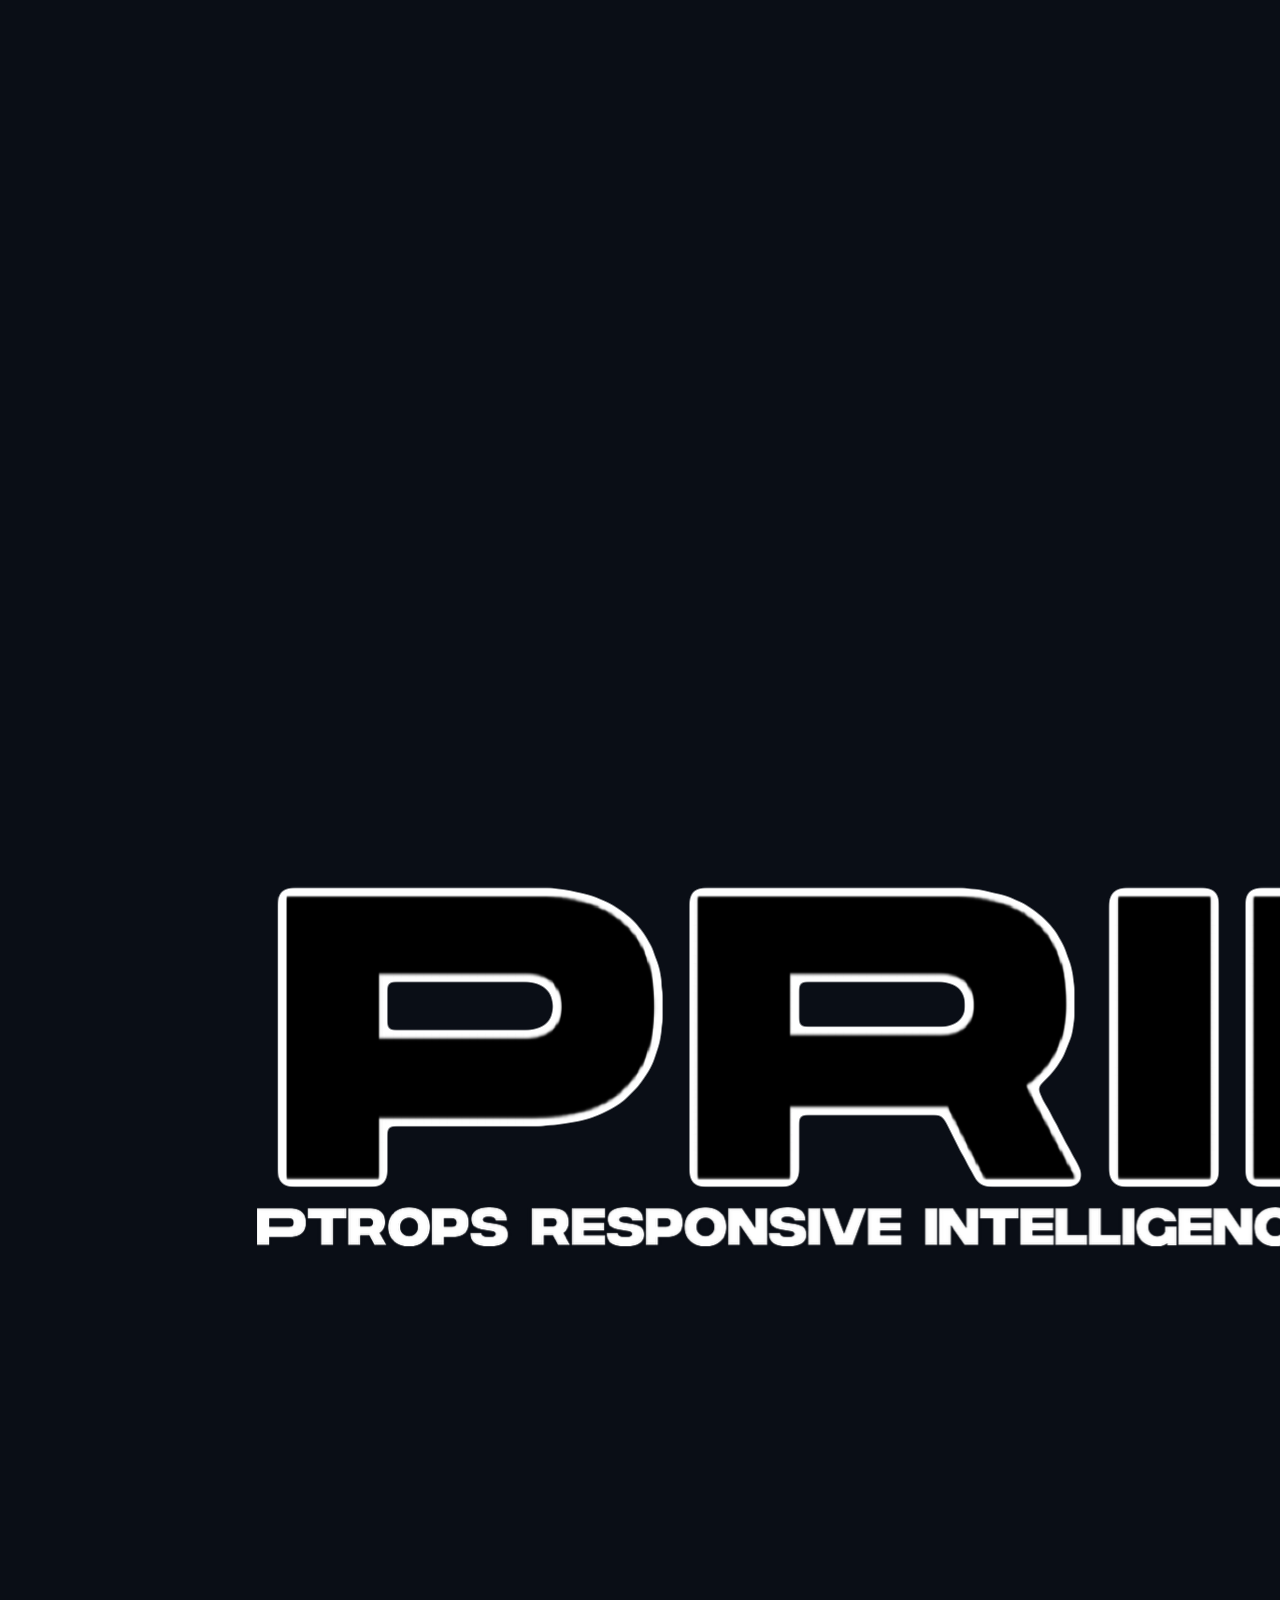
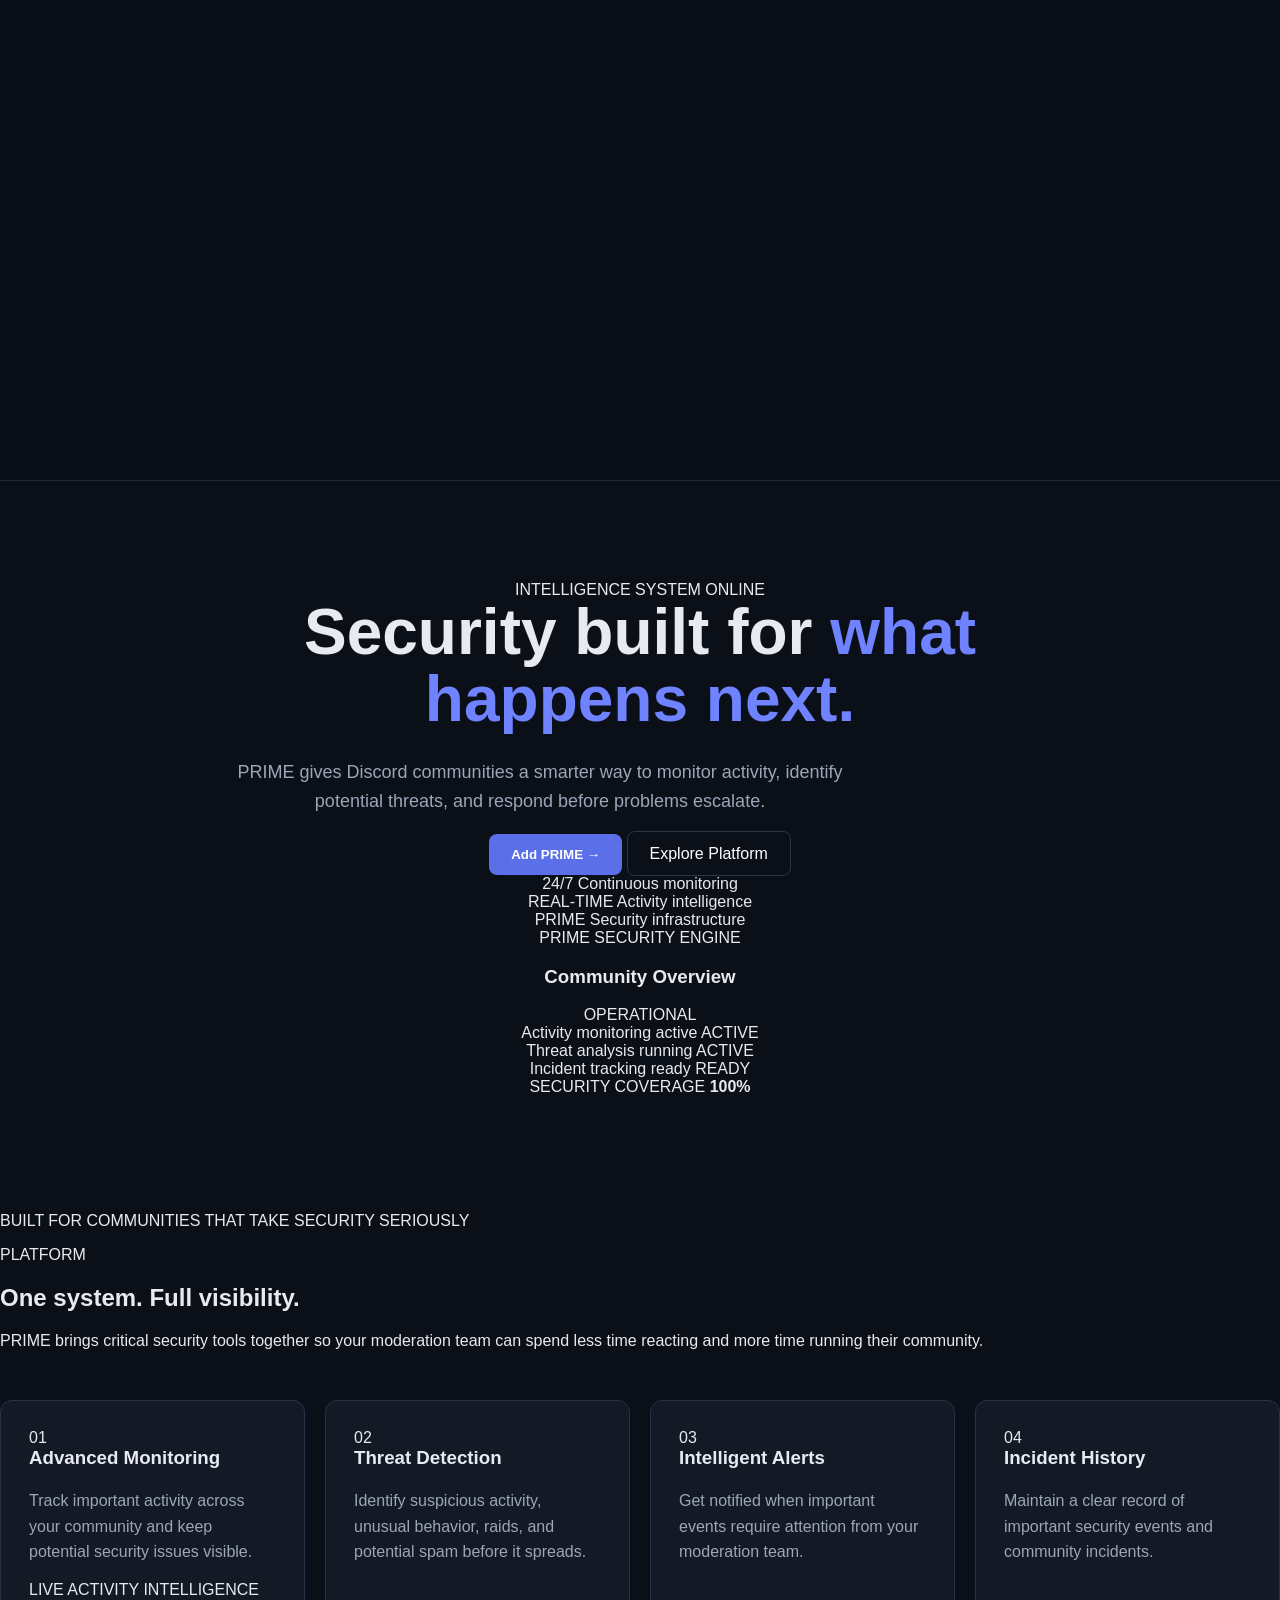
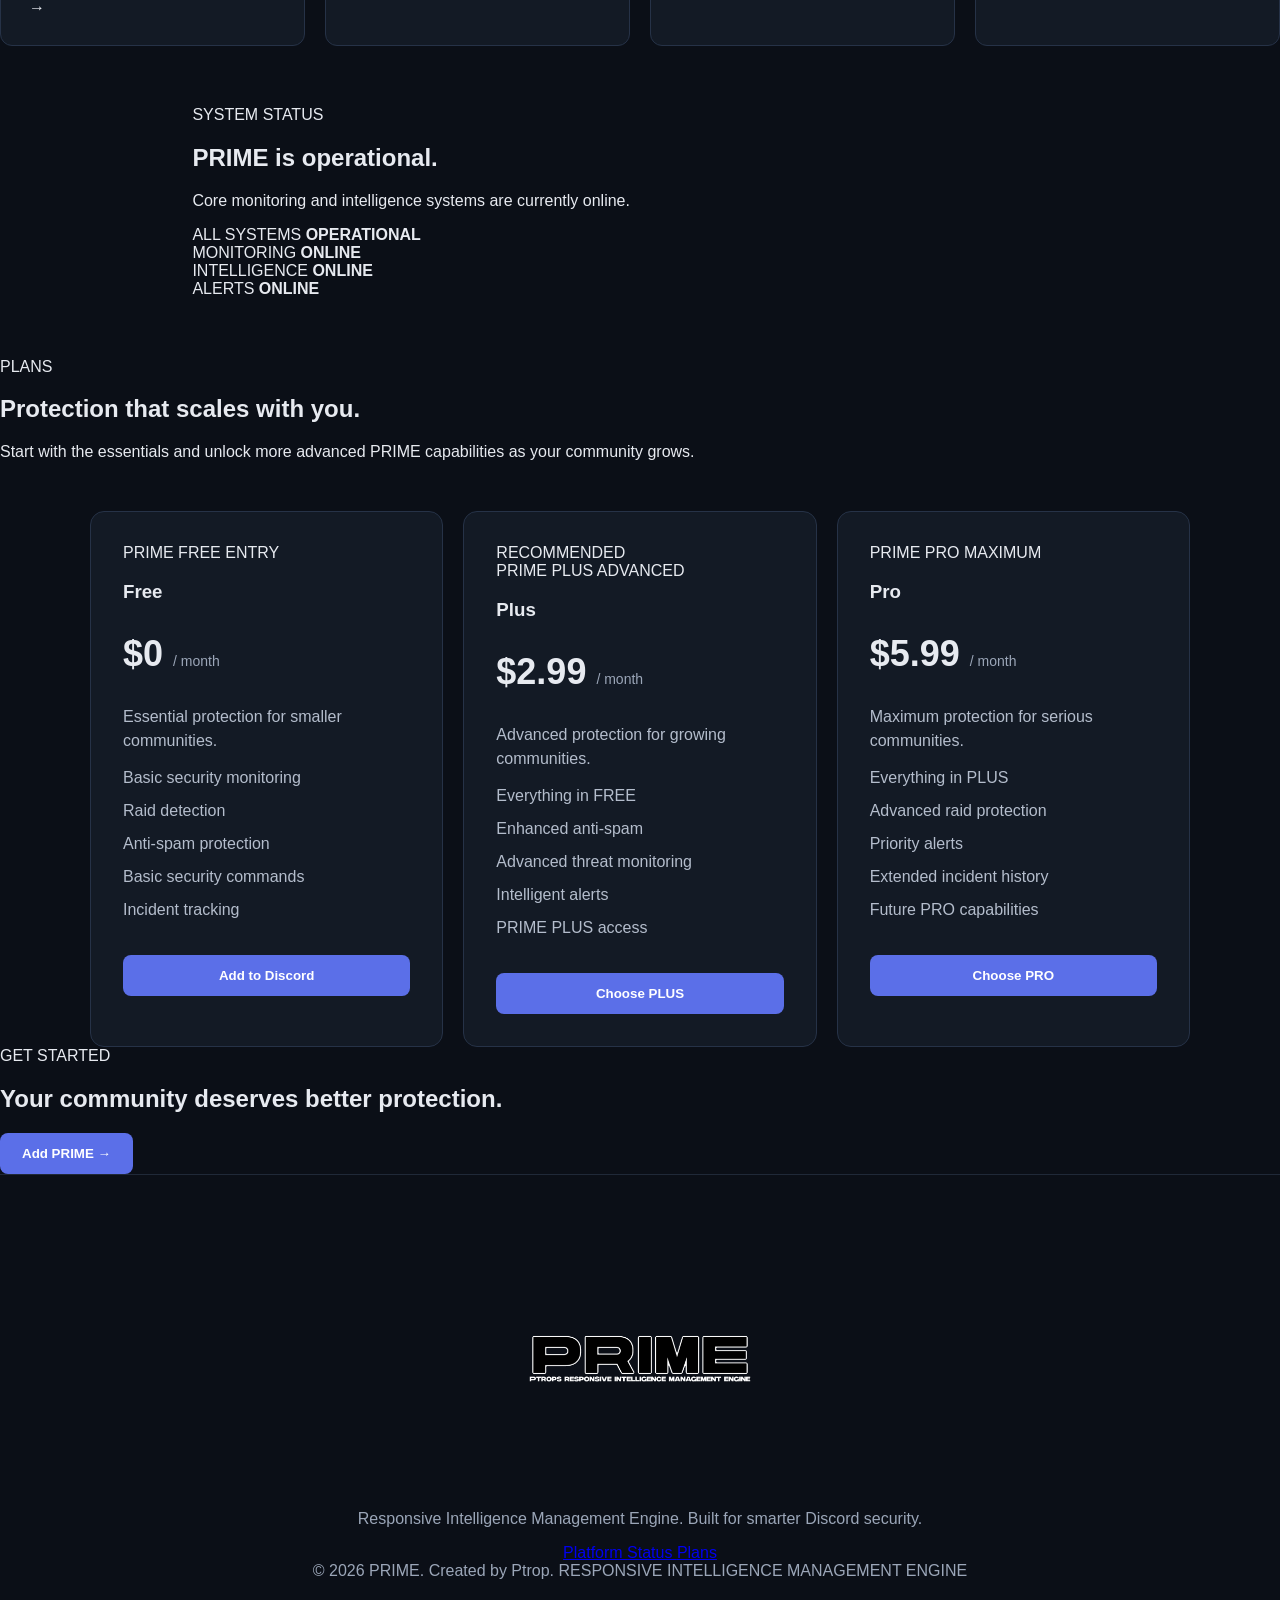
==== index.html @ 824722f3 "Update index.html" ====
<!DOCTYPE html>
<html lang="en">

<head>
    <meta charset="UTF-8">

    <meta
        name="viewport"
        content="width=device-width, initial-scale=1.0"
    >

    <title>PRIME | Responsive Intelligence Management Engine</title>

    <meta
        name="description"
        content="PRIME is a responsive intelligence management engine built to help Discord communities monitor activity, detect threats, and stay protected."
    >

    <link rel="stylesheet" href="style.css">
</head>


<body>

    <!-- BACKGROUND EFFECTS -->

    <div class="background-grid"></div>
    <div class="background-glow glow-one"></div>
    <div class="background-glow glow-two"></div>


    <!-- NAVIGATION -->

    <nav class="navbar">

        <a href="#" class="brand">

            <img
                src="prime-logo.png"
                alt="PRIME"
                class="brand-logo"
            >

        </a>


        <div class="nav-links">

            <a href="#features">Platform</a>

            <a href="#status">Status</a>

            <a href="#pricing">Plans</a>

        </div>


        <button class="nav-button add-button">
            Get Started
        </button>

    </nav>


    <!-- MOBILE NAV -->

    <main>


        <!-- HERO -->

        <section class="hero">

            <div class="hero-content">


                <div class="eyebrow">

                    <span class="live-dot"></span>

                    INTELLIGENCE SYSTEM ONLINE

                </div>


                <h1>

                    Security built for

                    <span>what happens next.</span>

                </h1>


                <p class="hero-description">

                    PRIME gives Discord communities a smarter way to
                    monitor activity, identify potential threats, and
                    respond before problems escalate.

                </p>


                <div class="hero-actions">

                    <button class="primary-button add-button">

                        Add PRIME

                        <span class="button-arrow">→</span>

                    </button>


                    <a
                        href="#features"
                        class="secondary-button"
                    >

                        Explore Platform

                    </a>

                </div>


                <div class="hero-stats">


                    <div class="stat">

                        <span class="stat-value">24/7</span>

                        <span class="stat-label">
                            Continuous monitoring
                        </span>

                    </div>


                    <div class="stat">

                        <span class="stat-value">REAL-TIME</span>

                        <span class="stat-label">
                            Activity intelligence
                        </span>

                    </div>


                    <div class="stat">

                        <span class="stat-value">PRIME</span>

                        <span class="stat-label">
                            Security infrastructure
                        </span>

                    </div>


                </div>


            </div>


            <div class="hero-visual">


                <div class="system-card">


                    <div class="system-card-top">

                        <div>

                            <span class="system-label">
                                PRIME SECURITY ENGINE
                            </span>

                            <h3>
                                Community Overview
                            </h3>

                        </div>


                        <div class="system-status">

                            <span class="status-indicator"></span>

                            OPERATIONAL

                        </div>

                    </div>


                    <div class="activity-lines">


                        <div class="activity-line">

                            <span class="line-dot"></span>

                            <span>
                                Activity monitoring active
                            </span>

                            <span class="line-status">
                                ACTIVE
                            </span>

                        </div>


                        <div class="activity-line">

                            <span class="line-dot"></span>

                            <span>
                                Threat analysis running
                            </span>

                            <span class="line-status">
                                ACTIVE
                            </span>

                        </div>


                        <div class="activity-line">

                            <span class="line-dot"></span>

                            <span>
                                Incident tracking ready
                            </span>

                            <span class="line-status">
                                READY
                            </span>

                        </div>


                    </div>


                    <div class="security-meter">

                        <div class="meter-header">

                            <span>SECURITY COVERAGE</span>

                            <strong>100%</strong>

                        </div>


                        <div class="meter-bar">

                            <div class="meter-fill"></div>

                        </div>

                    </div>


                </div>

            </div>

        </section>


        <!-- TRUST BAR -->

        <section class="trust-section">

            <p>
                BUILT FOR COMMUNITIES THAT TAKE SECURITY SERIOUSLY
            </p>

            <div class="trust-line"></div>

        </section>


        <!-- FEATURES -->

        <section
            id="features"
            class="features-section"
        >


            <div class="section-header">

                <div class="section-tag">
                    PLATFORM
                </div>


                <h2>

                    One system.

                    <span>Full visibility.</span>

                </h2>


                <p>

                    PRIME brings critical security tools together
                    so your moderation team can spend less time
                    reacting and more time running their community.

                </p>

            </div>


            <div class="feature-grid">


                <!-- FEATURE 1 -->

                <article class="feature-card feature-large">

                    <div class="feature-number">
                        01
                    </div>


                    <h3>
                        Advanced Monitoring
                    </h3>


                    <p>

                        Track important activity across your
                        community and keep potential security
                        issues visible.

                    </p>


                    <div class="feature-footer">

                        <span>
                            LIVE ACTIVITY INTELLIGENCE
                        </span>

                        <span>→</span>

                    </div>

                </article>


                <!-- FEATURE 2 -->

                <article class="feature-card">

                    <div class="feature-number">
                        02
                    </div>


                    <h3>
                        Threat Detection
                    </h3>


                    <p>

                        Identify suspicious activity,
                        unusual behavior, raids, and
                        potential spam before it spreads.

                    </p>

                </article>


                <!-- FEATURE 3 -->

                <article class="feature-card">

                    <div class="feature-number">
                        03
                    </div>


                    <h3>
                        Intelligent Alerts
                    </h3>


                    <p>

                        Get notified when important events
                        require attention from your
                        moderation team.

                    </p>

                </article>


                <!-- FEATURE 4 -->

                <article class="feature-card">

                    <div class="feature-number">
                        04
                    </div>


                    <h3>
                        Incident History
                    </h3>


                    <p>

                        Maintain a clear record of important
                        security events and community
                        incidents.

                    </p>

                </article>


            </div>

        </section>


        <!-- STATUS -->

        <section
            id="status"
            class="status-section"
        >


            <div class="status-panel">


                <div class="status-left">


                    <div class="section-tag">
                        SYSTEM STATUS
                    </div>


                    <h2>
                        PRIME is operational.
                    </h2>


                    <p>

                        Core monitoring and intelligence
                        systems are currently online.

                    </p>


                </div>


                <div class="status-right">


                    <div class="large-status">

                        <span class="large-status-dot"></span>

                        ALL SYSTEMS

                        <strong>OPERATIONAL</strong>

                    </div>


                    <div class="status-details">


                        <div>

                            <span>
                                MONITORING
                            </span>

                            <strong>
                                ONLINE
                            </strong>

                        </div>


                        <div>

                            <span>
                                INTELLIGENCE
                            </span>

                            <strong>
                                ONLINE
                            </strong>

                        </div>


                        <div>

                            <span>
                                ALERTS
                            </span>

                            <strong>
                                ONLINE
                            </strong>

                        </div>


                    </div>


                </div>


            </div>

        </section>


        <!-- PRICING -->

        <section
            id="pricing"
            class="pricing-section"
        >


            <div class="section-header">

                <div class="section-tag">
                    PLANS
                </div>


                <h2>

                    Protection that

                    <span>scales with you.</span>

                </h2>


                <p>

                    Start with the essentials and unlock
                    more advanced PRIME capabilities as
                    your community grows.

                </p>

            </div>


            <div class="pricing-grid">


                <!-- FREE -->

                <div class="plan-card">


                    <div class="plan-top">

                        <span class="plan-type">
                            PRIME FREE
                        </span>

                        <span class="plan-level">
                            ENTRY
                        </span>

                    </div>


                    <h3>
                        Free
                    </h3>


                    <div class="price">

                        $0

                        <span>
                            / month
                        </span>

                    </div>


                    <p class="plan-description">

                        Essential protection for
                        smaller communities.

                    </p>


                    <ul class="plan-features">

                        <li>
                            Basic security monitoring
                        </li>

                        <li>
                            Raid detection
                        </li>

                        <li>
                            Anti-spam protection
                        </li>

                        <li>
                            Basic security commands
                        </li>

                        <li>
                            Incident tracking
                        </li>

                    </ul>


                    <button
                        class="plan-button free-button"
                        data-plan="FREE"
                    >

                        Add to Discord

                    </button>


                </div>


                <!-- PLUS -->

                <div class="plan-card featured-plan">


                    <div class="recommended">
                        RECOMMENDED
                    </div>


                    <div class="plan-top">

                        <span class="plan-type">
                            PRIME PLUS
                        </span>

                        <span class="plan-level">
                            ADVANCED
                        </span>

                    </div>


                    <h3>
                        Plus
                    </h3>


                    <div class="price">

                        $2.99

                        <span>
                            / month
                        </span>

                    </div>


                    <p class="plan-description">

                        Advanced protection for
                        growing communities.

                    </p>


                    <ul class="plan-features">

                        <li>
                            Everything in FREE
                        </li>

                        <li>
                            Enhanced anti-spam
                        </li>

                        <li>
                            Advanced threat monitoring
                        </li>

                        <li>
                            Intelligent alerts
                        </li>

                        <li>
                            PRIME PLUS access
                        </li>

                    </ul>


                    <button
                        class="plan-button plus-button"
                        data-plan="PLUS"
                    >

                        Choose PLUS

                    </button>


                </div>


                <!-- PRO -->

                <div class="plan-card">


                    <div class="plan-top">

                        <span class="plan-type">
                            PRIME PRO
                        </span>

                        <span class="plan-level">
                            MAXIMUM
                        </span>

                    </div>


                    <h3>
                        Pro
                    </h3>


                    <div class="price">

                        $5.99

                        <span>
                            / month
                        </span>

                    </div>


                    <p class="plan-description">

                        Maximum protection for
                        serious communities.

                    </p>


                    <ul class="plan-features">

                        <li>
                            Everything in PLUS
                        </li>

                        <li>
                            Advanced raid protection
                        </li>

                        <li>
                            Priority alerts
                        </li>

                        <li>
                            Extended incident history
                        </li>

                        <li>
                            Future PRO capabilities
                        </li>

                    </ul>


                    <button
                        class="plan-button pro-button"
                        data-plan="PRO"
                    >

                        Choose PRO

                    </button>


                </div>


            </div>


        </section>


        <!-- FINAL CTA -->

        <section class="cta-section">


            <div class="cta-box">


                <div>

                    <span class="section-tag">
                        GET STARTED
                    </span>


                    <h2>
                        Your community deserves better protection.
                    </h2>


                </div>


                <button class="primary-button add-button">

                    Add PRIME

                    <span class="button-arrow">→</span>

                </button>


            </div>


        </section>


    </main>


    <!-- MODAL -->

    <div
        id="messageModal"
        class="modal hidden"
    >


        <div class="modal-overlay"></div>


        <div class="modal-content">


            <button
                id="closeModal"
                class="close-button"
                aria-label="Close"
            >
                ×
            </button>


            <div class="modal-accent"></div>


            <span
                id="modalTag"
                class="modal-tag"
            >
                PRIME
            </span>


            <h2 id="modalTitle">
                Welcome to PRIME
            </h2>


            <p id="modalText">
                Connecting you to PRIME.
            </p>


            <button
                id="modalButton"
                class="primary-button"
            >
                Continue

                <span class="button-arrow">→</span>

            </button>


        </div>


    </div>


    <!-- FOOTER -->

    <footer>


        <div class="footer-top">


            <div class="footer-brand">


                <img
                    src="prime-logo.png"
                    alt="PRIME"
                    class="footer-logo"
                >


                <p>

                    Responsive Intelligence Management Engine.

                    Built for smarter Discord security.

                </p>

            </div>


            <div class="footer-links">


                <a href="#features">
                    Platform
                </a>

                <a href="#status">
                    Status
                </a>

                <a href="#pricing">
                    Plans
                </a>

            </div>


        </div>


        <div class="footer-bottom">

            <span>
                © 2026 PRIME. Created by Ptrop.
            </span>


            <span>
                RESPONSIVE INTELLIGENCE MANAGEMENT ENGINE
            </span>


        </div>


    </footer>


    <script src="script.js"></script>

</body>

</html>
---- style.css ----
* {
    box-sizing: border-box;
}

html {
    scroll-behavior: smooth;
}

body {
    margin: 0;
    font-family: Arial, Helvetica, sans-serif;
    background: #0b0f17;
    color: #e7eaf0;
}

button,
a {
    font-family: inherit;
}

button {
    cursor: pointer;
}


/* =========================
   NAVIGATION
========================= */

nav {
    width: 100%;
    padding: 14px 8%;
    display: flex;
    justify-content: space-between;
    align-items: center;
    background: rgba(11, 15, 23, 0.96);
    border-bottom: 1px solid #202938;
    position: sticky;
    top: 0;
    z-index: 100;
    backdrop-filter: blur(10px);
}

.logo {
    display: flex;
    align-items: center;
    text-decoration: none;
}

.logo img {
    width: 185px;
    height: auto;
    display: block;
    object-fit: contain;
}

.nav-links {
    display: flex;
    gap: 35px;
}

.nav-links a {
    text-decoration: none;
    color: #9ba6b8;
    font-size: 14px;
    transition: 0.2s;
}

.nav-links a:hover {
    color: white;
}

.nav-button,
.primary-button,
.plan-button {
    border: none;
    background: #5b6fe8;
    color: white;
    padding: 13px 22px;
    border-radius: 8px;
    font-weight: bold;
    transition: 0.2s;
}

.nav-button:hover,
.primary-button:hover,
.plan-button:hover {
    transform: translateY(-2px);
    background: #6c7df5;
}


/* =========================
   HERO
========================= */

.hero {
    min-height: 620px;
    display: flex;
    flex-direction: column;
    justify-content: center;
    align-items: center;
    text-align: center;
    padding: 100px 20px;
}

.badge {
    color: #8aa0c8;
    font-size: 12px;
    margin-bottom: 25px;
    letter-spacing: 1px;
}

.hero h1 {
    font-size: 64px;
    max-width: 850px;
    margin: 0;
    line-height: 1.05;
}

.hero h1 span {
    color: #6f82ff;
}

.hero p {
    max-width: 650px;
    color: #9ba6b8;
    font-size: 18px;
    line-height: 1.6;
    margin-top: 25px;
}

.hero-buttons {
    display: flex;
    gap: 15px;
    margin-top: 30px;
}

.secondary-button {
    text-decoration: none;
    padding: 13px 22px;
    border-radius: 8px;
    border: 1px solid #2a3548;
    color: white;
    transition: 0.2s;
}

.secondary-button:hover {
    background: #131a25;
}


/* =========================
   FEATURES
========================= */

.features {
    padding: 100px 8%;
    max-width: 1300px;
    margin: auto;
}

.features h2,
.pricing h2 {
    text-align: center;
    font-size: 38px;
}

.feature-grid {
    margin-top: 50px;
    display: grid;
    grid-template-columns: repeat(4, 1fr);
    gap: 20px;
}

.feature-card {
    background: #131a25;
    border: 1px solid #263247;
    padding: 28px;
    border-radius: 12px;
    transition: 0.2s;
}

.feature-card:hover {
    transform: translateY(-5px);
    border-color: #5b6fe8;
}

.feature-card h3 {
    margin-top: 0;
}

.feature-card p {
    color: #9ba6b8;
    line-height: 1.6;
}


/* =========================
   STATUS
========================= */

.status-section {
    padding: 60px 8%;
    max-width: 1100px;
    margin: auto;
}

.status-card {
    background: #131a25;
    border: 1px solid #263247;
    padding: 35px;
    border-radius: 12px;
    display: flex;
    justify-content: space-between;
    align-items: center;
}

.status-card p {
    color: #9ba6b8;
}

.status-online {
    color: #5fe39a;
    font-size: 13px;
    font-weight: bold;
}


/* =========================
   PRICING
========================= */

.pricing {
    padding: 100px 8%;
}

.pricing-subtitle {
    text-align: center;
    color: #9ba6b8;
}

.pricing-grid {
    max-width: 1100px;
    margin: 50px auto 0;
    display: grid;
    grid-template-columns: repeat(3, 1fr);
    gap: 20px;
}

.plan-card {
    background: #131a25;
    border: 1px solid #263247;
    padding: 32px;
    border-radius: 14px;
    transition: 0.2s;
}

.plan-card:hover {
    transform: translateY(-5px);
}

.plan-card.popular {
    border: 2px solid #5b6fe8;
    box-shadow: 0 0 35px rgba(91, 111, 232, 0.15);
}

.popular-label {
    font-size: 12px;
    font-weight: bold;
    color: #aeb8ff;
    margin-bottom: 10px;
}

.plan-card h3 {
    margin-bottom: 8px;
}

.plan-description {
    color: #b4bdcc;
    line-height: 1.5;
}

.price {
    font-size: 36px;
    font-weight: bold;
    margin: 30px 0;
}

.price span {
    font-size: 14px;
    color: #9ba6b8;
    font-weight: normal;
}

.plan-card ul {
    list-style: none;
    padding: 0;
}

.plan-card li {
    margin: 15px 0;
    color: #b4bdcc;
}

.plan-button {
    width: 100%;
    margin-top: 20px;
}


/* =========================
   MODAL
========================= */

.modal {
    position: fixed;
    inset: 0;
    background: rgba(0, 0, 0, 0.7);
    display: flex;
    align-items: center;
    justify-content: center;
    z-index: 1000;
}

.hidden {
    display: none;
}

.modal-content {
    width: 90%;
    max-width: 420px;
    background: #131a25;
    border: 1px solid #34425c;
    border-radius: 15px;
    padding: 35px;
    position: relative;
    text-align: center;
}

.close-button {
    position: absolute;
    top: 12px;
    right: 18px;
    border: none;
    background: transparent;
    color: white;
    font-size: 28px;
}

.modal-content p {
    color: #b4bdcc;
    line-height: 1.6;
    margin-bottom: 25px;
}


/* =========================
   FOOTER
========================= */

footer {
    border-top: 1px solid #202938;
    padding: 50px 8%;
    text-align: center;
    color: #9ba6b8;
}

.footer-logo {
    width: 260px;
    max-width: 90%;
    height: auto;
    display: block;
    margin: 0 auto 25px;
    object-fit: contain;
}

.created-by {
    margin-top: 20px;
    font-size: 14px;
    color: #6f7b90;
}

.created-by strong {
    color: #aeb8ff;
}


/* =========================
   MOBILE
========================= */

@media (max-width: 850px) {

    nav {
        padding: 12px 5%;
    }

    .logo img {
        width: 145px;
    }

    .nav-links {
        display: none;
    }

    .nav-button {
        padding: 10px 16px;
    }

    .hero h1 {
        font-size: 45px;
    }

    .feature-grid,
    .pricing-grid {
        grid-template-columns: 1fr;
    }

    .status-card {
        flex-direction: column;
        align-items: flex-start;
        gap: 20px;
    }

}

@media (max-width: 500px) {

    .logo img {
        width: 120px;
    }

    .nav-button {
        font-size: 12px;
        padding: 9px 12px;
    }

    .hero {
        min-height: 550px;
        padding: 70px 20px;
    }

    .hero h1 {
        font-size: 38px;
    }

    .hero-buttons {
        flex-direction: column;
        width: 100%;
        max-width: 280px;
    }

    .primary-button,
    .secondary-button {
        width: 100%;
    }

}
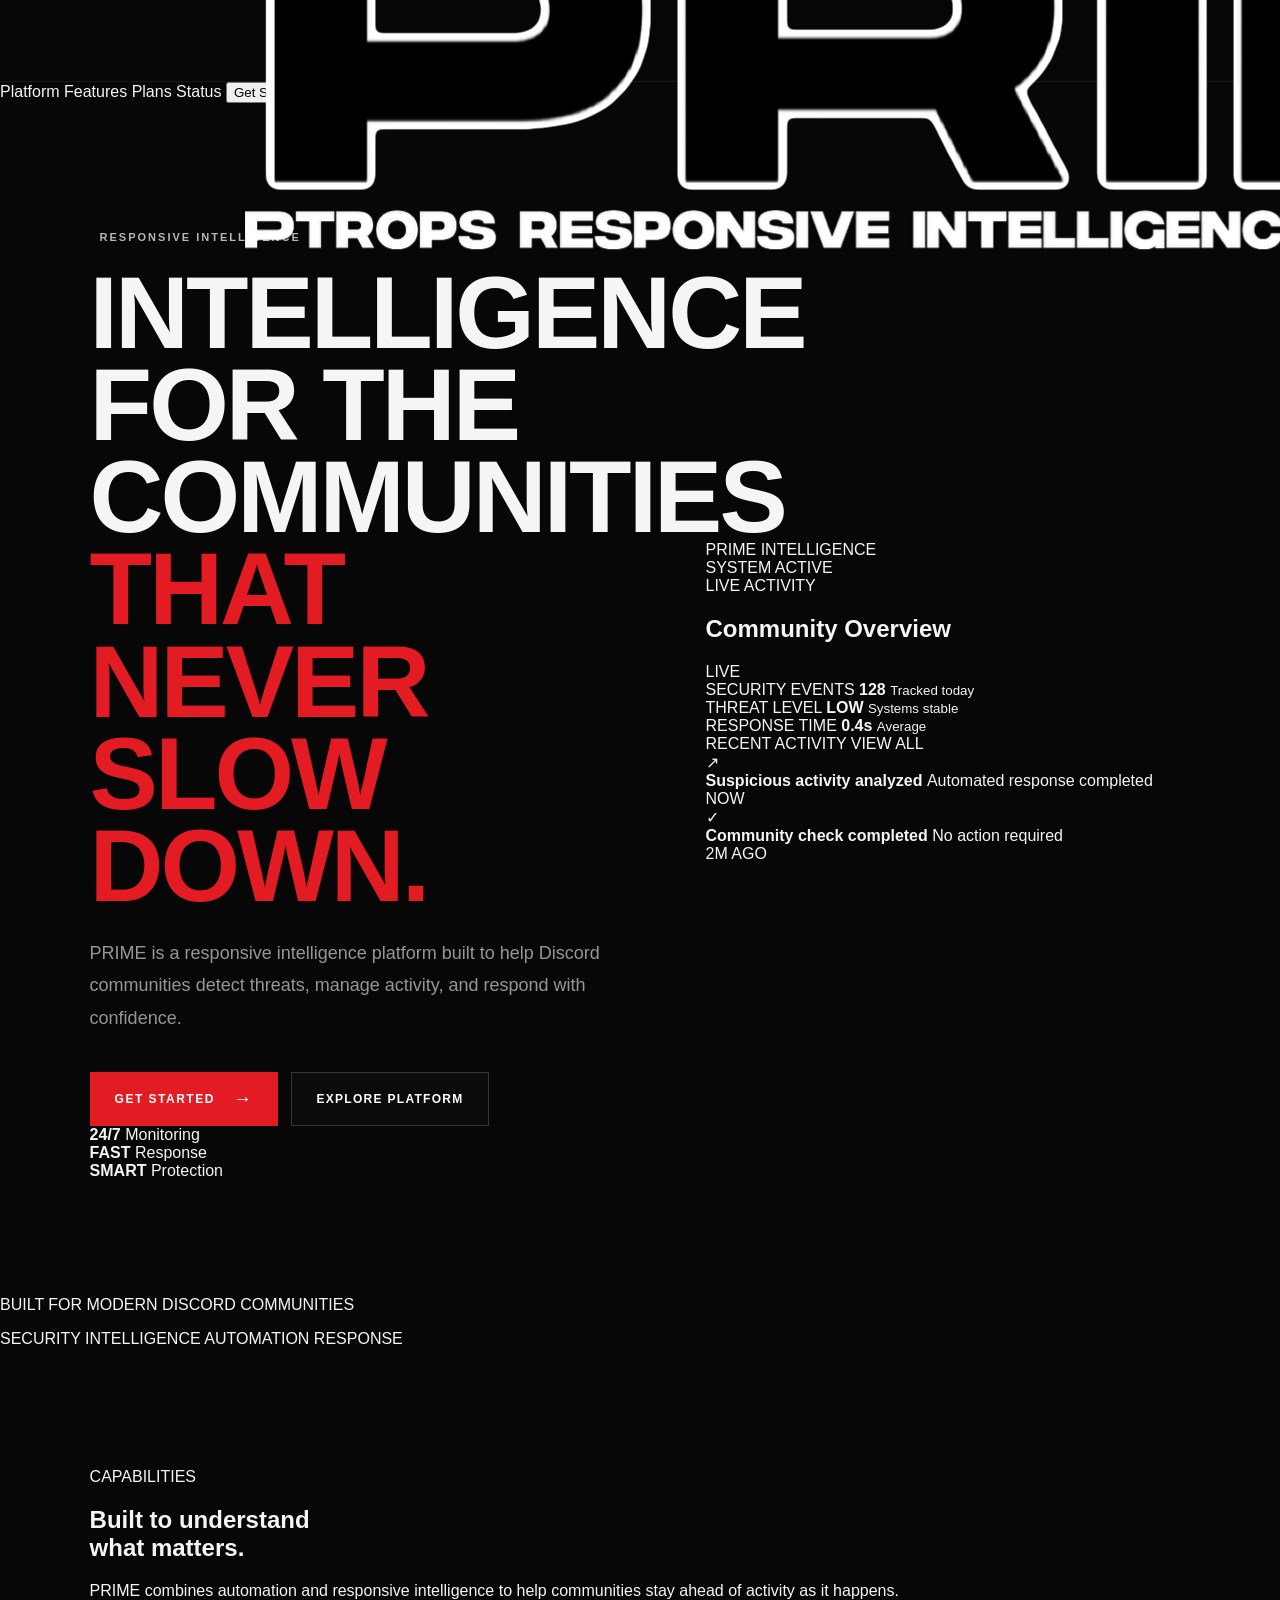
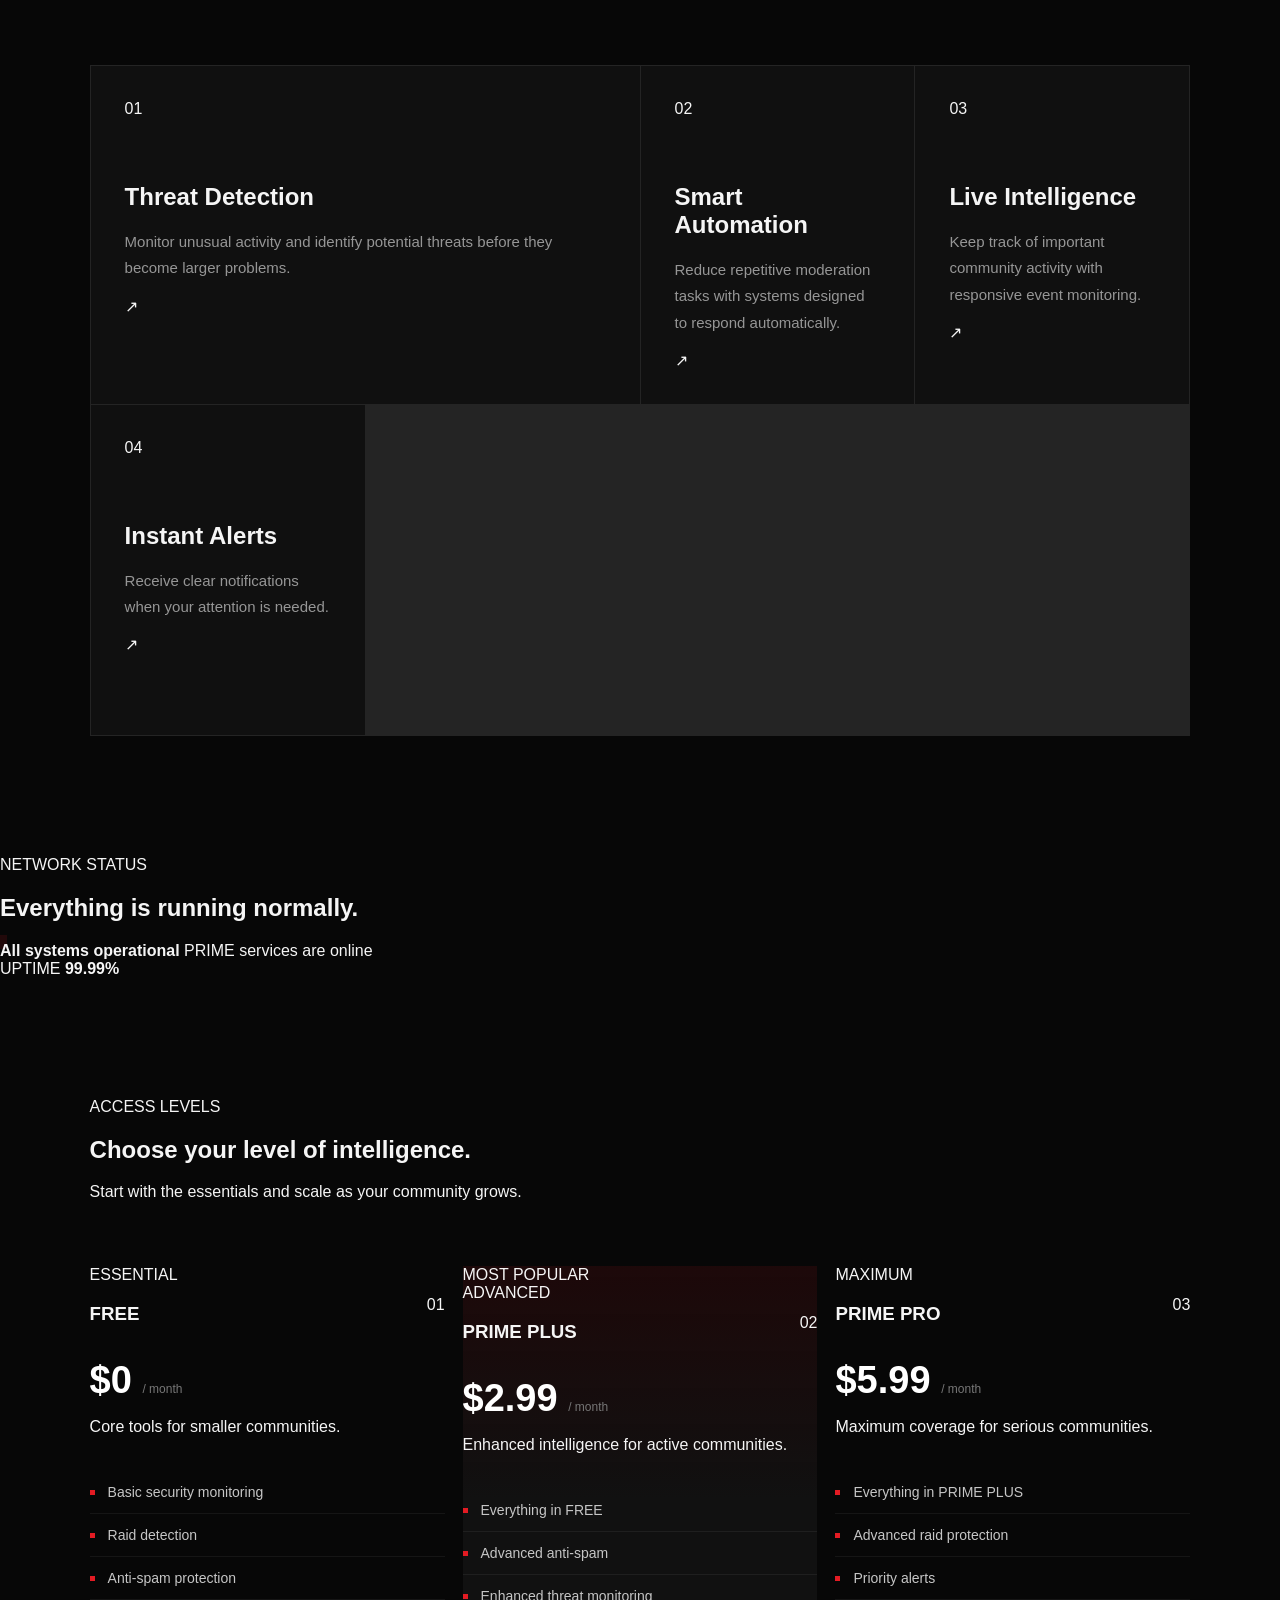
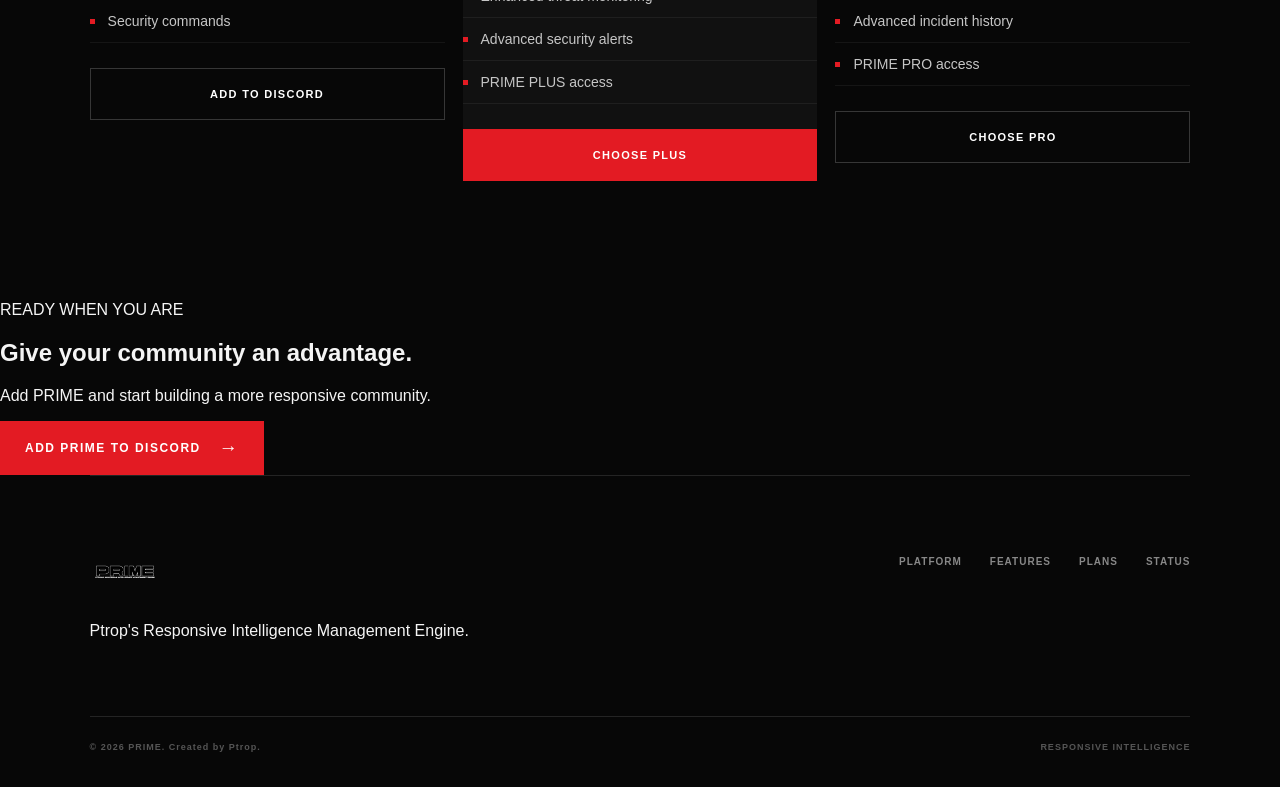
==== commit e10db028: "Update index.html" ====
--- a/index.html
+++ b/index.html
@@ -1,6 +1,5 @@
 <!DOCTYPE html>
 <html lang="en">
-
 <head>
     <meta charset="UTF-8">
 
@@ -9,103 +8,153 @@
         content="width=device-width, initial-scale=1.0"
     >
 
-    <title>PRIME | Responsive Intelligence Management Engine</title>
-
     <meta
         name="description"
-        content="PRIME is a responsive intelligence management engine built to help Discord communities monitor activity, detect threats, and stay protected."
+        content="PRIME — responsive intelligence and automated Discord community management."
+    >
+
+    <title>PRIME | Responsive Intelligence</title>
+
+    <!-- Fonts -->
+    <link rel="preconnect" href="https://fonts.googleapis.com">
+
+    <link
+        rel="preconnect"
+        href="https://fonts.gstatic.com"
+        crossorigin
+    >
+
+    <link
+        href="https://fonts.googleapis.com/css2?family=DM+Sans:wght@400;500;600;700&family=Space+Grotesk:wght@400;500;600;700&display=swap"
+        rel="stylesheet"
     >
 
     <link rel="stylesheet" href="style.css">
 </head>
 
-
 <body>
 
-    <!-- BACKGROUND EFFECTS -->
-
+    <!-- Background -->
     <div class="background-grid"></div>
-    <div class="background-glow glow-one"></div>
-    <div class="background-glow glow-two"></div>
+    <div class="red-glow glow-one"></div>
+    <div class="red-glow glow-two"></div>
 
 
     <!-- NAVIGATION -->
 
-    <nav class="navbar">
-
-        <a href="#" class="brand">
-
-            <img
-                src="prime-logo.png"
-                alt="PRIME"
-                class="brand-logo"
+    <header class="header">
+
+        <nav class="navbar">
+
+            <a href="#" class="brand">
+
+                <img
+                    src="prime-logo.png"
+                    alt="PRIME"
+                    class="nav-logo"
+                >
+
+            </a>
+
+
+            <div class="nav-links">
+
+                <a href="#platform">Platform</a>
+
+                <a href="#features">Features</a>
+
+                <a href="#pricing">Plans</a>
+
+                <a href="#status">Status</a>
+
+            </div>
+
+
+            <button
+                class="nav-cta add-button"
             >
-
-        </a>
-
-
-        <div class="nav-links">
-
-            <a href="#features">Platform</a>
+                Get Started
+            </button>
+
+
+            <button
+                class="mobile-menu-button"
+                id="mobileMenuButton"
+                aria-label="Open navigation"
+            >
+                <span></span>
+                <span></span>
+            </button>
+
+        </nav>
+
+
+        <div
+            class="mobile-menu"
+            id="mobileMenu"
+        >
+
+            <a href="#platform">Platform</a>
+
+            <a href="#features">Features</a>
+
+            <a href="#pricing">Plans</a>
 
             <a href="#status">Status</a>
 
-            <a href="#pricing">Plans</a>
+            <button class="add-button">
+                Get Started
+            </button>
 
         </div>
 
-
-        <button class="nav-button add-button">
-            Get Started
-        </button>
-
-    </nav>
-
-
-    <!-- MOBILE NAV -->
+    </header>
+
+
+    <!-- MAIN -->
 
     <main>
 
 
         <!-- HERO -->
 
-        <section class="hero">
+        <section class="hero" id="platform">
 
             <div class="hero-content">
 
-
                 <div class="eyebrow">
 
-                    <span class="live-dot"></span>
-
-                    INTELLIGENCE SYSTEM ONLINE
+                    <span class="status-dot"></span>
+
+                    RESPONSIVE INTELLIGENCE
 
                 </div>
 
 
                 <h1>
 
-                    Security built for
-
-                    <span>what happens next.</span>
+                    Intelligence for the communities
+                    <span>that never slow down.</span>
 
                 </h1>
 
 
                 <p class="hero-description">
 
-                    PRIME gives Discord communities a smarter way to
-                    monitor activity, identify potential threats, and
-                    respond before problems escalate.
+                    PRIME is a responsive intelligence platform built
+                    to help Discord communities detect threats,
+                    manage activity, and respond with confidence.
 
                 </p>
 
 
                 <div class="hero-actions">
 
-                    <button class="primary-button add-button">
-
-                        Add PRIME
+                    <button
+                        class="primary-button add-button"
+                    >
+
+                        Get Started
 
                         <span class="button-arrow">→</span>
 
@@ -124,150 +173,197 @@
                 </div>
 
 
-                <div class="hero-stats">
-
-
-                    <div class="stat">
-
-                        <span class="stat-value">24/7</span>
-
-                        <span class="stat-label">
-                            Continuous monitoring
-                        </span>
-
-                    </div>
-
-
-                    <div class="stat">
-
-                        <span class="stat-value">REAL-TIME</span>
-
-                        <span class="stat-label">
-                            Activity intelligence
-                        </span>
-
-                    </div>
-
-
-                    <div class="stat">
-
-                        <span class="stat-value">PRIME</span>
-
-                        <span class="stat-label">
-                            Security infrastructure
-                        </span>
-
-                    </div>
-
+                <div class="hero-meta">
+
+                    <div>
+
+                        <strong>24/7</strong>
+
+                        <span>Monitoring</span>
+
+                    </div>
+
+
+                    <div>
+
+                        <strong>FAST</strong>
+
+                        <span>Response</span>
+
+                    </div>
+
+
+                    <div>
+
+                        <strong>SMART</strong>
+
+                        <span>Protection</span>
+
+                    </div>
 
                 </div>
 
-
             </div>
 
 
             <div class="hero-visual">
 
-
-                <div class="system-card">
-
-
-                    <div class="system-card-top">
-
-                        <div>
-
-                            <span class="system-label">
-                                PRIME SECURITY ENGINE
+                <div class="intel-window">
+
+                    <div class="window-header">
+
+                        <div class="window-title">
+
+                            <span class="window-dot"></span>
+
+                            PRIME INTELLIGENCE
+
+                        </div>
+
+
+                        <div class="window-status">
+                            SYSTEM ACTIVE
+                        </div>
+
+                    </div>
+
+
+                    <div class="intel-content">
+
+
+                        <div class="intel-top">
+
+                            <div>
+
+                                <span class="small-label">
+                                    LIVE ACTIVITY
+                                </span>
+
+                                <h2>Community Overview</h2>
+
+                            </div>
+
+
+                            <span class="live-indicator">
+                                LIVE
                             </span>
 
-                            <h3>
-                                Community Overview
-                            </h3>
-
                         </div>
 
 
-                        <div class="system-status">
-
-                            <span class="status-indicator"></span>
-
-                            OPERATIONAL
+                        <div class="metric-grid">
+
+
+                            <div class="metric-card">
+
+                                <span>
+                                    SECURITY EVENTS
+                                </span>
+
+                                <strong>128</strong>
+
+                                <small>Tracked today</small>
+
+                            </div>
+
+
+                            <div class="metric-card">
+
+                                <span>
+                                    THREAT LEVEL
+                                </span>
+
+                                <strong class="green-text">
+                                    LOW
+                                </strong>
+
+                                <small>Systems stable</small>
+
+                            </div>
+
+
+                            <div class="metric-card">
+
+                                <span>
+                                    RESPONSE TIME
+                                </span>
+
+                                <strong>0.4s</strong>
+
+                                <small>Average</small>
+
+                            </div>
 
                         </div>
 
-                    </div>
-
-
-                    <div class="activity-lines">
-
-
-                        <div class="activity-line">
-
-                            <span class="line-dot"></span>
-
-                            <span>
-                                Activity monitoring active
-                            </span>
-
-                            <span class="line-status">
-                                ACTIVE
-                            </span>
+
+                        <div class="activity-panel">
+
+                            <div class="activity-header">
+
+                                <span>
+                                    RECENT ACTIVITY
+                                </span>
+
+                                <span>
+                                    VIEW ALL
+                                </span>
+
+                            </div>
+
+
+                            <div class="activity-row">
+
+                                <div class="activity-icon">
+                                    ↗
+                                </div>
+
+                                <div>
+
+                                    <strong>
+                                        Suspicious activity analyzed
+                                    </strong>
+
+                                    <span>
+                                        Automated response completed
+                                    </span>
+
+                                </div>
+
+                                <time>
+                                    NOW
+                                </time>
+
+                            </div>
+
+
+                            <div class="activity-row">
+
+                                <div class="activity-icon">
+                                    ✓
+                                </div>
+
+                                <div>
+
+                                    <strong>
+                                        Community check completed
+                                    </strong>
+
+                                    <span>
+                                        No action required
+                                    </span>
+
+                                </div>
+
+                                <time>
+                                    2M AGO
+                                </time>
+
+                            </div>
 
                         </div>
 
-
-                        <div class="activity-line">
-
-                            <span class="line-dot"></span>
-
-                            <span>
-                                Threat analysis running
-                            </span>
-
-                            <span class="line-status">
-                                ACTIVE
-                            </span>
-
-                        </div>
-
-
-                        <div class="activity-line">
-
-                            <span class="line-dot"></span>
-
-                            <span>
-                                Incident tracking ready
-                            </span>
-
-                            <span class="line-status">
-                                READY
-                            </span>
-
-                        </div>
-
-
-                    </div>
-
-
-                    <div class="security-meter">
-
-                        <div class="meter-header">
-
-                            <span>SECURITY COVERAGE</span>
-
-                            <strong>100%</strong>
-
-                        </div>
-
-
-                        <div class="meter-bar">
-
-                            <div class="meter-fill"></div>
-
-                        </div>
-
-                    </div>
-
+                    </div>
 
                 </div>
 
@@ -276,48 +372,66 @@
         </section>
 
 
+
         <!-- TRUST BAR -->
 
-        <section class="trust-section">
+        <section class="trust-bar">
 
             <p>
-                BUILT FOR COMMUNITIES THAT TAKE SECURITY SERIOUSLY
+                BUILT FOR MODERN DISCORD COMMUNITIES
             </p>
 
-            <div class="trust-line"></div>
+            <div class="trust-items">
+
+                <span>SECURITY</span>
+
+                <span class="separator"></span>
+
+                <span>INTELLIGENCE</span>
+
+                <span class="separator"></span>
+
+                <span>AUTOMATION</span>
+
+                <span class="separator"></span>
+
+                <span>RESPONSE</span>
+
+            </div>
 
         </section>
 
 
+
         <!-- FEATURES -->
 
         <section
+            class="section features-section"
             id="features"
-            class="features-section"
         >
 
-
-            <div class="section-header">
-
-                <div class="section-tag">
-                    PLATFORM
+            <div class="section-heading">
+
+                <div>
+
+                    <span class="section-label">
+                        CAPABILITIES
+                    </span>
+
+                    <h2>
+                        Built to understand
+                        <br>
+                        what matters.
+                    </h2>
+
                 </div>
 
 
-                <h2>
-
-                    One system.
-
-                    <span>Full visibility.</span>
-
-                </h2>
-
-
                 <p>
 
-                    PRIME brings critical security tools together
-                    so your moderation team can spend less time
-                    reacting and more time running their community.
+                    PRIME combines automation and responsive
+                    intelligence to help communities stay ahead
+                    of activity as it happens.
 
                 </p>
 
@@ -327,288 +441,233 @@
             <div class="feature-grid">
 
 
-                <!-- FEATURE 1 -->
-
                 <article class="feature-card feature-large">
 
-                    <div class="feature-number">
+                    <div class="card-number">
                         01
                     </div>
-
-
-                    <h3>
-                        Advanced Monitoring
-                    </h3>
-
-
-                    <p>
-
-                        Track important activity across your
-                        community and keep potential security
-                        issues visible.
-
-                    </p>
-
-
-                    <div class="feature-footer">
-
-                        <span>
-                            LIVE ACTIVITY INTELLIGENCE
-                        </span>
-
-                        <span>→</span>
-
-                    </div>
-
-                </article>
-
-
-                <!-- FEATURE 2 -->
-
-                <article class="feature-card">
-
-                    <div class="feature-number">
-                        02
-                    </div>
-
 
                     <h3>
                         Threat Detection
                     </h3>
 
-
                     <p>
 
-                        Identify suspicious activity,
-                        unusual behavior, raids, and
-                        potential spam before it spreads.
+                        Monitor unusual activity and identify
+                        potential threats before they become
+                        larger problems.
 
                     </p>
 
+                    <span class="card-arrow">
+                        ↗
+                    </span>
+
                 </article>
 
 
-                <!-- FEATURE 3 -->
 
                 <article class="feature-card">
 
-                    <div class="feature-number">
+                    <div class="card-number">
+                        02
+                    </div>
+
+                    <h3>
+                        Smart Automation
+                    </h3>
+
+                    <p>
+
+                        Reduce repetitive moderation tasks with
+                        systems designed to respond automatically.
+
+                    </p>
+
+                    <span class="card-arrow">
+                        ↗
+                    </span>
+
+                </article>
+
+
+
+                <article class="feature-card">
+
+                    <div class="card-number">
                         03
                     </div>
 
-
                     <h3>
-                        Intelligent Alerts
+                        Live Intelligence
                     </h3>
 
-
                     <p>
 
-                        Get notified when important events
-                        require attention from your
-                        moderation team.
+                        Keep track of important community activity
+                        with responsive event monitoring.
 
                     </p>
 
+                    <span class="card-arrow">
+                        ↗
+                    </span>
+
                 </article>
 
 
-                <!-- FEATURE 4 -->
 
                 <article class="feature-card">
 
-                    <div class="feature-number">
+                    <div class="card-number">
                         04
                     </div>
 
-
                     <h3>
-                        Incident History
+                        Instant Alerts
                     </h3>
 
-
                     <p>
 
-                        Maintain a clear record of important
-                        security events and community
-                        incidents.
+                        Receive clear notifications when your
+                        attention is needed.
 
                     </p>
 
+                    <span class="card-arrow">
+                        ↗
+                    </span>
+
                 </article>
 
-
             </div>
 
         </section>
 
 
+
         <!-- STATUS -->
 
         <section
+            class="section system-section"
             id="status"
-            class="status-section"
         >
 
-
-            <div class="status-panel">
-
-
-                <div class="status-left">
-
-
-                    <div class="section-tag">
-                        SYSTEM STATUS
-                    </div>
-
+            <div class="system-panel">
+
+
+                <div class="system-left">
+
+                    <span class="section-label">
+                        NETWORK STATUS
+                    </span>
 
                     <h2>
-                        PRIME is operational.
+                        Everything is running
+                        <span>normally.</span>
                     </h2>
 
-
-                    <p>
-
-                        Core monitoring and intelligence
-                        systems are currently online.
-
-                    </p>
-
-
                 </div>
 
 
-                <div class="status-right">
-
-
-                    <div class="large-status">
-
-                        <span class="large-status-dot"></span>
-
-                        ALL SYSTEMS
-
-                        <strong>OPERATIONAL</strong>
-
-                    </div>
-
-
-                    <div class="status-details">
-
+                <div class="system-right">
+
+                    <div class="system-status-row">
+
+                        <div class="system-status-main">
+
+                            <span class="large-status-dot"></span>
+
+                            <div>
+
+                                <strong>
+                                    All systems operational
+                                </strong>
+
+                                <span>
+                                    PRIME services are online
+                                </span>
+
+                            </div>
+
+                        </div>
+
+                    </div>
+
+
+                    <div class="uptime">
+
+                        <span>UPTIME</span>
+
+                        <strong>99.99%</strong>
+
+                    </div>
+
+                </div>
+
+            </div>
+
+        </section>
+
+
+
+        <!-- PRICING -->
+
+        <section
+            class="section pricing-section"
+            id="pricing"
+        >
+
+            <div class="pricing-header">
+
+                <span class="section-label">
+                    ACCESS LEVELS
+                </span>
+
+                <h2>
+                    Choose your level of
+                    <span>intelligence.</span>
+                </h2>
+
+                <p>
+
+                    Start with the essentials and scale as your
+                    community grows.
+
+                </p>
+
+            </div>
+
+
+            <div class="pricing-grid">
+
+
+                <!-- FREE -->
+
+                <article class="pricing-card">
+
+                    <div class="plan-top">
 
                         <div>
 
-                            <span>
-                                MONITORING
+                            <span class="plan-tag">
+                                ESSENTIAL
                             </span>
 
-                            <strong>
-                                ONLINE
-                            </strong>
+                            <h3>FREE</h3>
 
                         </div>
 
-
-                        <div>
-
-                            <span>
-                                INTELLIGENCE
-                            </span>
-
-                            <strong>
-                                ONLINE
-                            </strong>
-
-                        </div>
-
-
-                        <div>
-
-                            <span>
-                                ALERTS
-                            </span>
-
-                            <strong>
-                                ONLINE
-                            </strong>
-
-                        </div>
-
-
-                    </div>
-
-
-                </div>
-
-
-            </div>
-
-        </section>
-
-
-        <!-- PRICING -->
-
-        <section
-            id="pricing"
-            class="pricing-section"
-        >
-
-
-            <div class="section-header">
-
-                <div class="section-tag">
-                    PLANS
-                </div>
-
-
-                <h2>
-
-                    Protection that
-
-                    <span>scales with you.</span>
-
-                </h2>
-
-
-                <p>
-
-                    Start with the essentials and unlock
-                    more advanced PRIME capabilities as
-                    your community grows.
-
-                </p>
-
-            </div>
-
-
-            <div class="pricing-grid">
-
-
-                <!-- FREE -->
-
-                <div class="plan-card">
-
-
-                    <div class="plan-top">
-
-                        <span class="plan-type">
-                            PRIME FREE
+                        <span class="plan-number">
+                            01
                         </span>
 
-                        <span class="plan-level">
-                            ENTRY
-                        </span>
-
-                    </div>
-
-
-                    <h3>
-                        Free
-                    </h3>
+                    </div>
 
 
                     <div class="price">
 
-                        $0
+                        <strong>$0</strong>
 
                         <span>
                             / month
@@ -617,10 +676,9 @@
                     </div>
 
 
-                    <p class="plan-description">
-
-                        Essential protection for
-                        smaller communities.
+                    <p class="plan-intro">
+
+                        Core tools for smaller communities.
 
                     </p>
 
@@ -640,60 +698,56 @@
                         </li>
 
                         <li>
-                            Basic security commands
-                        </li>
-
-                        <li>
-                            Incident tracking
+                            Security commands
                         </li>
 
                     </ul>
 
 
                     <button
-                        class="plan-button free-button"
-                        data-plan="FREE"
+                        class="plan-button free-button add-button"
                     >
-
                         Add to Discord
-
                     </button>
 
-
-                </div>
+                </article>
+
 
 
                 <!-- PLUS -->
 
-                <div class="plan-card featured-plan">
-
-
-                    <div class="recommended">
-                        RECOMMENDED
+                <article class="pricing-card featured-plan">
+
+                    <div class="featured-line"></div>
+
+
+                    <div class="popular-tag">
+                        MOST POPULAR
                     </div>
 
 
                     <div class="plan-top">
 
-                        <span class="plan-type">
-                            PRIME PLUS
+                        <div>
+
+                            <span class="plan-tag">
+                                ADVANCED
+                            </span>
+
+                            <h3>PRIME PLUS</h3>
+
+                        </div>
+
+                        <span class="plan-number">
+                            02
                         </span>
 
-                        <span class="plan-level">
-                            ADVANCED
-                        </span>
-
-                    </div>
-
-
-                    <h3>
-                        Plus
-                    </h3>
+                    </div>
 
 
                     <div class="price">
 
-                        $2.99
+                        <strong>$2.99</strong>
 
                         <span>
                             / month
@@ -702,10 +756,10 @@
                     </div>
 
 
-                    <p class="plan-description">
-
-                        Advanced protection for
-                        growing communities.
+                    <p class="plan-intro">
+
+                        Enhanced intelligence for active
+                        communities.
 
                     </p>
 
@@ -717,15 +771,15 @@
                         </li>
 
                         <li>
-                            Enhanced anti-spam
-                        </li>
-
-                        <li>
-                            Advanced threat monitoring
-                        </li>
-
-                        <li>
-                            Intelligent alerts
+                            Advanced anti-spam
+                        </li>
+
+                        <li>
+                            Enhanced threat monitoring
+                        </li>
+
+                        <li>
+                            Advanced security alerts
                         </li>
 
                         <li>
@@ -737,43 +791,42 @@
 
                     <button
                         class="plan-button plus-button"
-                        data-plan="PLUS"
+                        data-plan="PRIME PLUS"
+                        data-price="$2.99/month"
                     >
-
                         Choose PLUS
-
                     </button>
 
-
-                </div>
+                </article>
+
 
 
                 <!-- PRO -->
 
-                <div class="plan-card">
-
+                <article class="pricing-card">
 
                     <div class="plan-top">
 
-                        <span class="plan-type">
-                            PRIME PRO
+                        <div>
+
+                            <span class="plan-tag">
+                                MAXIMUM
+                            </span>
+
+                            <h3>PRIME PRO</h3>
+
+                        </div>
+
+                        <span class="plan-number">
+                            03
                         </span>
 
-                        <span class="plan-level">
-                            MAXIMUM
-                        </span>
-
-                    </div>
-
-
-                    <h3>
-                        Pro
-                    </h3>
+                    </div>
 
 
                     <div class="price">
 
-                        $5.99
+                        <strong>$5.99</strong>
 
                         <span>
                             / month
@@ -782,10 +835,10 @@
                     </div>
 
 
-                    <p class="plan-description">
-
-                        Maximum protection for
-                        serious communities.
+                    <p class="plan-intro">
+
+                        Maximum coverage for serious
+                        communities.
 
                     </p>
 
@@ -793,7 +846,7 @@
                     <ul class="plan-features">
 
                         <li>
-                            Everything in PLUS
+                            Everything in PRIME PLUS
                         </li>
 
                         <li>
@@ -805,11 +858,11 @@
                         </li>
 
                         <li>
-                            Extended incident history
-                        </li>
-
-                        <li>
-                            Future PRO capabilities
+                            Advanced incident history
+                        </li>
+
+                        <li>
+                            PRIME PRO access
                         </li>
 
                     </ul>
@@ -817,135 +870,70 @@
 
                     <button
                         class="plan-button pro-button"
-                        data-plan="PRO"
+                        data-plan="PRIME PRO"
+                        data-price="$5.99/month"
                     >
-
                         Choose PRO
-
                     </button>
 
-
-                </div>
-
-
-            </div>
-
+                </article>
+
+            </div>
 
         </section>
 
 
-        <!-- FINAL CTA -->
-
-        <section class="cta-section">
-
-
-            <div class="cta-box">
-
-
-                <div>
-
-                    <span class="section-tag">
-                        GET STARTED
+
+        <!-- CTA -->
+
+        <section class="final-cta">
+
+            <div class="final-cta-content">
+
+                <span class="section-label">
+                    READY WHEN YOU ARE
+                </span>
+
+                <h2>
+                    Give your community
+                    <span>an advantage.</span>
+                </h2>
+
+                <p>
+
+                    Add PRIME and start building a more
+                    responsive community.
+
+                </p>
+
+
+                <button
+                    class="primary-button add-button"
+                >
+
+                    Add PRIME to Discord
+
+                    <span class="button-arrow">
+                        →
                     </span>
 
-
-                    <h2>
-                        Your community deserves better protection.
-                    </h2>
-
-
-                </div>
-
-
-                <button class="primary-button add-button">
-
-                    Add PRIME
-
-                    <span class="button-arrow">→</span>
-
                 </button>
 
-
-            </div>
-
+            </div>
 
         </section>
 
-
     </main>
 
 
-    <!-- MODAL -->
-
-    <div
-        id="messageModal"
-        class="modal hidden"
-    >
-
-
-        <div class="modal-overlay"></div>
-
-
-        <div class="modal-content">
-
-
-            <button
-                id="closeModal"
-                class="close-button"
-                aria-label="Close"
-            >
-                ×
-            </button>
-
-
-            <div class="modal-accent"></div>
-
-
-            <span
-                id="modalTag"
-                class="modal-tag"
-            >
-                PRIME
-            </span>
-
-
-            <h2 id="modalTitle">
-                Welcome to PRIME
-            </h2>
-
-
-            <p id="modalText">
-                Connecting you to PRIME.
-            </p>
-
-
-            <button
-                id="modalButton"
-                class="primary-button"
-            >
-                Continue
-
-                <span class="button-arrow">→</span>
-
-            </button>
-
-
-        </div>
-
-
-    </div>
-
 
     <!-- FOOTER -->
 
     <footer>
 
-
         <div class="footer-top">
 
-
-            <div class="footer-brand">
-
+            <div>
 
                 <img
                     src="prime-logo.png"
@@ -953,12 +941,10 @@
                     class="footer-logo"
                 >
 
-
                 <p>
 
-                    Responsive Intelligence Management Engine.
-
-                    Built for smarter Discord security.
+                    Ptrop's Responsive Intelligence
+                    Management Engine.
 
                 </p>
 
@@ -967,21 +953,23 @@
 
             <div class="footer-links">
 
+                <a href="#platform">
+                    Platform
+                </a>
 
                 <a href="#features">
-                    Platform
+                    Features
+                </a>
+
+                <a href="#pricing">
+                    Plans
                 </a>
 
                 <a href="#status">
                     Status
                 </a>
 
-                <a href="#pricing">
-                    Plans
-                </a>
-
-            </div>
-
+            </div>
 
         </div>
 
@@ -994,18 +982,74 @@
 
 
             <span>
-                RESPONSIVE INTELLIGENCE MANAGEMENT ENGINE
+                RESPONSIVE INTELLIGENCE
             </span>
 
-
         </div>
 
-
     </footer>
 
 
+
+    <!-- PLAN MODAL -->
+
+    <div
+        class="modal hidden"
+        id="planModal"
+    >
+
+        <div class="modal-backdrop"></div>
+
+
+        <div
+            class="modal-box"
+            role="dialog"
+            aria-modal="true"
+        >
+
+            <button
+                class="modal-close"
+                id="modalClose"
+                aria-label="Close"
+            >
+                ×
+            </button>
+
+
+            <span class="section-label">
+                PRIME ACCESS
+            </span>
+
+
+            <h2 id="modalTitle">
+                PRIME
+            </h2>
+
+
+            <p id="modalText">
+                Choose how you would like to continue.
+            </p>
+
+
+            <div class="modal-price" id="modalPrice"></div>
+
+
+            <button
+                class="primary-button"
+                id="modalContinue"
+            >
+                Continue
+                <span class="button-arrow">
+                    →
+                </span>
+            </button>
+
+        </div>
+
+    </div>
+
+
     <script src="script.js"></script>
 
 </body>
-
 </html>
--- a/style.css
+++ b/style.css
@@ -1,459 +1,2307 @@
+/* ============================= */
+/* PRIME WEBSITE */
+/* ============================= */
+
+
+:root {
+
+    --background: #070707;
+    --background-soft: #0d0d0d;
+
+    --surface: #101010;
+    --surface-light: #161616;
+
+    --border: #242424;
+    --border-light: #363636;
+
+    --text: #f5f5f5;
+    --text-muted: #969696;
+
+    --red: #e31b23;
+    --red-dark: #8f1016;
+    --red-glow: rgba(227, 27, 35, 0.18);
+
+    --white: #ffffff;
+    --black: #000000;
+
+}
+
+
+/* ============================= */
+/* RESET */
+/* ============================= */
+
+
 * {
+
     box-sizing: border-box;
-}
+
+}
+
 
 html {
+
     scroll-behavior: smooth;
-}
+
+}
+
 
 body {
+
     margin: 0;
-    font-family: Arial, Helvetica, sans-serif;
-    background: #0b0f17;
-    color: #e7eaf0;
-}
+
+    background: var(--background);
+
+    color: var(--text);
+
+    font-family:
+
+        "Arial Narrow",
+        "Roboto Condensed",
+        "Segoe UI",
+        Arial,
+        sans-serif;
+
+    overflow-x: hidden;
+
+}
+
 
 button,
 a {
+
     font-family: inherit;
-}
+
+}
+
 
 button {
+
     cursor: pointer;
-}
-
-
-/* =========================
-   NAVIGATION
-========================= */
-
-nav {
+
+}
+
+
+a {
+
+    color: inherit;
+
+    text-decoration: none;
+
+}
+
+
+/* ============================= */
+/* BACKGROUND */
+/* ============================= */
+
+
+.background-grid {
+
+    position: fixed;
+
+    inset: 0;
+
+    pointer-events: none;
+
+    opacity: 0.16;
+
+    background-image:
+
+        linear-gradient(
+            rgba(255, 255, 255, 0.035) 1px,
+            transparent 1px
+        ),
+
+        linear-gradient(
+            90deg,
+            rgba(255, 255, 255, 0.035) 1px,
+            transparent 1px
+        );
+
+    background-size: 70px 70px;
+
+    z-index: -3;
+
+}
+
+
+.background-glow {
+
+    position: fixed;
+
+    width: 600px;
+
+    height: 600px;
+
+    border-radius: 50%;
+
+    filter: blur(160px);
+
+    pointer-events: none;
+
+    z-index: -2;
+
+}
+
+
+.glow-one {
+
+    background: rgba(227, 27, 35, 0.1);
+
+    top: -300px;
+
+    right: -200px;
+
+}
+
+
+.glow-two {
+
+    background: rgba(255, 255, 255, 0.035);
+
+    bottom: -300px;
+
+    left: -200px;
+
+}
+
+
+/* ============================= */
+/* NAVIGATION */
+/* ============================= */
+
+
+.navbar {
+
+    position: sticky;
+
+    top: 0;
+
+    z-index: 500;
+
     width: 100%;
-    padding: 14px 8%;
+
+    height: 82px;
+
+    padding: 0 7%;
+
     display: flex;
+
+    align-items: center;
+
     justify-content: space-between;
+
+    border-bottom: 1px solid rgba(255, 255, 255, 0.07);
+
+    background: rgba(7, 7, 7, 0.88);
+
+    backdrop-filter: blur(20px);
+
+}
+
+
+.brand {
+
+    display: flex;
+
     align-items: center;
-    background: rgba(11, 15, 23, 0.96);
-    border-bottom: 1px solid #202938;
-    position: sticky;
+
+}
+
+
+.brand-logo {
+
+    width: 145px;
+
+    height: 55px;
+
+    object-fit: contain;
+
+    display: block;
+
+}
+
+
+.nav-links {
+
+    display: flex;
+
+    align-items: center;
+
+    gap: 38px;
+
+    margin-left: auto;
+
+    margin-right: 38px;
+
+}
+
+
+.nav-links a {
+
+    color: var(--text-muted);
+
+    font-size: 12px;
+
+    font-weight: 700;
+
+    letter-spacing: 1.5px;
+
+    text-transform: uppercase;
+
+    transition: 0.2s;
+
+}
+
+
+.nav-links a:hover {
+
+    color: var(--white);
+
+}
+
+
+.nav-button {
+
+    border: 1px solid var(--border-light);
+
+    background: var(--white);
+
+    color: var(--black);
+
+    padding: 12px 19px;
+
+    font-size: 12px;
+
+    font-weight: 800;
+
+    letter-spacing: 1px;
+
+    text-transform: uppercase;
+
+    transition: 0.25s;
+
+}
+
+
+.nav-button:hover {
+
+    background: var(--red);
+
+    color: var(--white);
+
+    border-color: var(--red);
+
+}
+
+
+/* ============================= */
+/* HERO */
+/* ============================= */
+
+
+.hero {
+
+    width: min(1400px, 100%);
+
+    min-height: 720px;
+
+    margin: auto;
+
+    padding:
+
+        120px 7%
+
+        100px;
+
+    display: grid;
+
+    grid-template-columns:
+
+        minmax(0, 1.05fr)
+
+        minmax(400px, 0.95fr);
+
+    align-items: center;
+
+    gap: 80px;
+
+}
+
+
+.hero-content {
+
+    max-width: 760px;
+
+}
+
+
+.eyebrow {
+
+    display: inline-flex;
+
+    align-items: center;
+
+    gap: 10px;
+
+    color: #b6b6b6;
+
+    font-size: 11px;
+
+    font-weight: 800;
+
+    letter-spacing: 2px;
+
+}
+
+
+.live-dot {
+
+    width: 7px;
+
+    height: 7px;
+
+    border-radius: 50%;
+
+    background: var(--red);
+
+    box-shadow:
+
+        0 0 0 5px
+
+        rgba(227, 27, 35, 0.12);
+
+}
+
+
+.hero h1 {
+
+    margin:
+
+        24px 0
+
+        25px;
+
+    font-family:
+
+        Impact,
+
+        "Arial Black",
+
+        sans-serif;
+
+    font-size:
+
+        clamp(
+            4rem,
+            8vw,
+            7.5rem
+        );
+
+    font-weight: 900;
+
+    line-height: 0.9;
+
+    letter-spacing: -3px;
+
+    text-transform: uppercase;
+
+}
+
+
+.hero h1 span {
+
+    display: block;
+
+    color: var(--red);
+
+}
+
+
+.hero-description {
+
+    max-width: 620px;
+
+    color: var(--text-muted);
+
+    font-size: 18px;
+
+    line-height: 1.8;
+
+}
+
+
+.hero-actions {
+
+    display: flex;
+
+    flex-wrap: wrap;
+
+    gap: 13px;
+
+    margin-top: 38px;
+
+}
+
+
+.primary-button {
+
+    display: inline-flex;
+
+    align-items: center;
+
+    justify-content: center;
+
+    gap: 18px;
+
+    min-height: 54px;
+
+    border: 1px solid var(--red);
+
+    background: var(--red);
+
+    color: var(--white);
+
+    padding: 0 24px;
+
+    font-size: 12px;
+
+    font-weight: 900;
+
+    letter-spacing: 1.5px;
+
+    text-transform: uppercase;
+
+    transition:
+
+        transform 0.2s,
+
+        background 0.2s,
+
+        box-shadow 0.2s;
+
+}
+
+
+.primary-button:hover {
+
+    transform: translateY(-3px);
+
+    background: #ff2730;
+
+    box-shadow:
+
+        0 14px 35px
+
+        rgba(227, 27, 35, 0.25);
+
+}
+
+
+.button-arrow {
+
+    font-size: 19px;
+
+    transition: transform 0.2s;
+
+}
+
+
+.primary-button:hover .button-arrow {
+
+    transform: translateX(4px);
+
+}
+
+
+.secondary-button {
+
+    display: inline-flex;
+
+    align-items: center;
+
+    justify-content: center;
+
+    min-height: 54px;
+
+    padding: 0 24px;
+
+    border: 1px solid var(--border-light);
+
+    color: var(--white);
+
+    font-size: 12px;
+
+    font-weight: 800;
+
+    letter-spacing: 1.3px;
+
+    text-transform: uppercase;
+
+    background: rgba(255, 255, 255, 0.02);
+
+    transition: 0.2s;
+
+}
+
+
+.secondary-button:hover {
+
+    border-color: var(--white);
+
+    background: var(--white);
+
+    color: var(--black);
+
+}
+
+
+/* ============================= */
+/* HERO STATS */
+/* ============================= */
+
+
+.hero-stats {
+
+    display: flex;
+
+    flex-wrap: wrap;
+
+    gap: 0;
+
+    margin-top: 70px;
+
+    border-top:
+
+        1px solid
+
+        var(--border);
+
+    padding-top: 24px;
+
+}
+
+
+.stat {
+
+    min-width: 150px;
+
+    padding-right: 34px;
+
+    margin-right: 34px;
+
+    border-right:
+
+        1px solid
+
+        var(--border);
+
+}
+
+
+.stat:last-child {
+
+    border-right: none;
+
+}
+
+
+.stat-value {
+
+    display: block;
+
+    color: var(--white);
+
+    font-size: 16px;
+
+    font-weight: 900;
+
+    letter-spacing: 1px;
+
+}
+
+
+.stat-label {
+
+    display: block;
+
+    margin-top: 8px;
+
+    color: var(--text-muted);
+
+    font-size: 10px;
+
+    letter-spacing: 1px;
+
+    text-transform: uppercase;
+
+}
+
+
+/* ============================= */
+/* SYSTEM CARD */
+/* ============================= */
+
+
+.hero-visual {
+
+    position: relative;
+
+}
+
+
+.system-card {
+
+    position: relative;
+
+    padding: 32px;
+
+    border:
+
+        1px solid
+
+        var(--border-light);
+
+    background:
+
+        linear-gradient(
+            145deg,
+            rgba(255, 255, 255, 0.06),
+            rgba(255, 255, 255, 0.015)
+        );
+
+    box-shadow:
+
+        0 40px 100px
+
+        rgba(0, 0, 0, 0.55);
+
+}
+
+
+.system-card::before {
+
+    content: "";
+
+    position: absolute;
+
+    top: -1px;
+
+    left: 0;
+
+    width: 110px;
+
+    height: 2px;
+
+    background: var(--red);
+
+}
+
+
+.system-card-top {
+
+    display: flex;
+
+    justify-content: space-between;
+
+    gap: 20px;
+
+    align-items: flex-start;
+
+    padding-bottom: 28px;
+
+    border-bottom:
+
+        1px solid
+
+        var(--border);
+
+}
+
+
+.system-label {
+
+    color: var(--text-muted);
+
+    font-size: 10px;
+
+    font-weight: 800;
+
+    letter-spacing: 2px;
+
+}
+
+
+.system-card h3 {
+
+    margin: 10px 0 0;
+
+    font-size: 25px;
+
+    font-weight: 800;
+
+}
+
+
+.system-status {
+
+    display: flex;
+
+    align-items: center;
+
+    gap: 8px;
+
+    color: #d0d0d0;
+
+    font-size: 9px;
+
+    font-weight: 800;
+
+    letter-spacing: 1px;
+
+}
+
+
+.status-indicator {
+
+    width: 6px;
+
+    height: 6px;
+
+    border-radius: 50%;
+
+    background: var(--red);
+
+}
+
+
+/* ============================= */
+/* ACTIVITY */
+/* ============================= */
+
+
+.activity-lines {
+
+    margin-top: 10px;
+
+}
+
+
+.activity-line {
+
+    display: grid;
+
+    grid-template-columns:
+
+        12px
+
+        1fr
+
+        auto;
+
+    align-items: center;
+
+    gap: 12px;
+
+    padding: 21px 0;
+
+    border-bottom:
+
+        1px solid
+
+        rgba(255, 255, 255, 0.06);
+
+    color: #d6d6d6;
+
+    font-size: 13px;
+
+}
+
+
+.line-dot {
+
+    width: 5px;
+
+    height: 5px;
+
+    border-radius: 50%;
+
+    background: #5d5d5d;
+
+}
+
+
+.line-status {
+
+    color: var(--red);
+
+    font-size: 9px;
+
+    font-weight: 900;
+
+    letter-spacing: 1px;
+
+}
+
+
+/* ============================= */
+/* SECURITY METER */
+/* ============================= */
+
+
+.security-meter {
+
+    margin-top: 30px;
+
+}
+
+
+.meter-header {
+
+    display: flex;
+
+    justify-content: space-between;
+
+    margin-bottom: 12px;
+
+    font-size: 10px;
+
+    font-weight: 800;
+
+    letter-spacing: 1.5px;
+
+    color: var(--text-muted);
+
+}
+
+
+.meter-header strong {
+
+    color: var(--white);
+
+}
+
+
+.meter-bar {
+
+    height: 5px;
+
+    background: #1e1e1e;
+
+}
+
+
+.meter-fill {
+
+    width: 100%;
+
+    height: 100%;
+
+    background: var(--red);
+
+}
+
+
+/* ============================= */
+/* TRUST */
+/* ============================= */
+
+
+.trust-section {
+
+    width: min(1400px, 100%);
+
+    margin: auto;
+
+    padding: 0 7% 80px;
+
+}
+
+
+.trust-section p {
+
+    color: #707070;
+
+    font-size: 10px;
+
+    font-weight: 800;
+
+    letter-spacing: 2px;
+
+    text-align: center;
+
+}
+
+
+.trust-line {
+
+    width: 100%;
+
+    height: 1px;
+
+    margin-top: 30px;
+
+    background: var(--border);
+
+}
+
+
+/* ============================= */
+/* GENERAL SECTIONS */
+/* ============================= */
+
+
+.features-section,
+.pricing-section {
+
+    width: min(1400px, 100%);
+
+    margin: auto;
+
+    padding:
+
+        120px 7%;
+
+}
+
+
+.section-header {
+
+    max-width: 720px;
+
+}
+
+
+.section-tag {
+
+    color: var(--red);
+
+    font-size: 10px;
+
+    font-weight: 900;
+
+    letter-spacing: 2.5px;
+
+}
+
+
+.section-header h2 {
+
+    margin:
+
+        18px 0
+
+        20px;
+
+    font-family:
+
+        Impact,
+
+        "Arial Black",
+
+        sans-serif;
+
+    font-size:
+
+        clamp(
+            3rem,
+            5vw,
+            5rem
+        );
+
+    line-height: 0.95;
+
+    text-transform: uppercase;
+
+    letter-spacing: -1px;
+
+}
+
+
+.section-header h2 span {
+
+    color: #5f5f5f;
+
+}
+
+
+.section-header p {
+
+    max-width: 620px;
+
+    color: var(--text-muted);
+
+    font-size: 17px;
+
+    line-height: 1.8;
+
+}
+
+
+/* ============================= */
+/* FEATURES */
+/* ============================= */
+
+
+.feature-grid {
+
+    display: grid;
+
+    grid-template-columns:
+
+        repeat(4, 1fr);
+
+    gap: 1px;
+
+    margin-top: 65px;
+
+    background: var(--border);
+
+    border:
+
+        1px solid
+
+        var(--border);
+
+}
+
+
+.feature-card {
+
+    min-height: 330px;
+
+    padding: 34px;
+
+    background: var(--surface);
+
+    transition:
+
+        background 0.25s,
+
+        transform 0.25s;
+
+}
+
+
+.feature-card:hover {
+
+    background: #151515;
+
+    transform: translateY(-5px);
+
+}
+
+
+.feature-large {
+
+    grid-column: span 2;
+
+}
+
+
+.feature-number {
+
+    color: #4d4d4d;
+
+    font-size: 12px;
+
+    font-weight: 900;
+
+    letter-spacing: 2px;
+
+}
+
+
+.feature-card h3 {
+
+    margin:
+
+        65px 0
+
+        18px;
+
+    font-size: 24px;
+
+    font-weight: 800;
+
+}
+
+
+.feature-card p {
+
+    color: var(--text-muted);
+
+    font-size: 15px;
+
+    line-height: 1.75;
+
+}
+
+
+.feature-footer {
+
+    display: flex;
+
+    justify-content: space-between;
+
+    margin-top: 60px;
+
+    padding-top: 20px;
+
+    border-top:
+
+        1px solid
+
+        var(--border);
+
+    color: #888;
+
+    font-size: 9px;
+
+    font-weight: 900;
+
+    letter-spacing: 1.5px;
+
+}
+
+
+/* ============================= */
+/* STATUS */
+/* ============================= */
+
+
+.status-section {
+
+    padding:
+
+        20px 7%
+
+        120px;
+
+}
+
+
+.status-panel {
+
+    width: min(1400px, 100%);
+
+    margin: auto;
+
+    padding: 70px;
+
+    display: grid;
+
+    grid-template-columns:
+
+        1fr
+
+        1fr;
+
+    gap: 70px;
+
+    border:
+
+        1px solid
+
+        var(--border-light);
+
+    background:
+
+        linear-gradient(
+            135deg,
+            #111,
+            #0a0a0a
+        );
+
+}
+
+
+.status-left h2 {
+
+    margin:
+
+        18px 0
+
+        20px;
+
+    font-family:
+
+        Impact,
+
+        "Arial Black",
+
+        sans-serif;
+
+    font-size: 48px;
+
+    text-transform: uppercase;
+
+    letter-spacing: -1px;
+
+}
+
+
+.status-left p {
+
+    color: var(--text-muted);
+
+    line-height: 1.7;
+
+}
+
+
+.status-right {
+
+    display: flex;
+
+    flex-direction: column;
+
+    justify-content: center;
+
+}
+
+
+.large-status {
+
+    display: flex;
+
+    align-items: center;
+
+    flex-wrap: wrap;
+
+    gap: 10px;
+
+    color: var(--text-muted);
+
+    font-size: 11px;
+
+    font-weight: 800;
+
+    letter-spacing: 2px;
+
+}
+
+
+.large-status strong {
+
+    color: var(--white);
+
+}
+
+
+.large-status-dot {
+
+    width: 9px;
+
+    height: 9px;
+
+    border-radius: 50%;
+
+    background: var(--red);
+
+    box-shadow:
+
+        0 0 0 7px
+
+        rgba(227, 27, 35, 0.12);
+
+}
+
+
+.status-details {
+
+    display: grid;
+
+    grid-template-columns:
+
+        repeat(3, 1fr);
+
+    gap: 20px;
+
+    margin-top: 55px;
+
+    padding-top: 25px;
+
+    border-top:
+
+        1px solid
+
+        var(--border);
+
+}
+
+
+.status-details span {
+
+    display: block;
+
+    color: #666;
+
+    font-size: 9px;
+
+    font-weight: 800;
+
+    letter-spacing: 1px;
+
+}
+
+
+.status-details strong {
+
+    display: block;
+
+    margin-top: 10px;
+
+    color: var(--red);
+
+    font-size: 11px;
+
+    letter-spacing: 1px;
+
+}
+
+
+/* ============================= */
+/* PRICING */
+/* ============================= */
+
+
+.pricing-grid {
+
+    display: grid;
+
+    grid-template-columns:
+
+        repeat(3, 1fr);
+
+    gap: 18px;
+
+    margin-top: 65px;
+
+}
+
+
+.plan-card {
+
+    position: relative;
+
+    min-height: 650px;
+
+    padding: 35px;
+
+    display: flex;
+
+    flex-direction: column;
+
+    border:
+
+        1px solid
+
+        var(--border);
+
+    background: var(--surface);
+
+    transition:
+
+        transform 0.25s,
+
+        border-color 0.25s;
+
+}
+
+
+.plan-card:hover {
+
+    transform: translateY(-7px);
+
+    border-color: #444;
+
+}
+
+
+.featured-plan {
+
+    border-color: var(--red);
+
+    background:
+
+        linear-gradient(
+            180deg,
+            rgba(227, 27, 35, 0.1),
+            #111 45%
+        );
+
+}
+
+
+.recommended {
+
+    position: absolute;
+
     top: 0;
-    z-index: 100;
-    backdrop-filter: blur(10px);
-}
-
-.logo {
+
+    right: 0;
+
+    padding: 9px 14px;
+
+    background: var(--red);
+
+    color: var(--white);
+
+    font-size: 9px;
+
+    font-weight: 900;
+
+    letter-spacing: 1.5px;
+
+}
+
+
+.plan-top {
+
     display: flex;
+
+    justify-content: space-between;
+
     align-items: center;
-    text-decoration: none;
-}
-
-.logo img {
-    width: 185px;
-    height: auto;
+
+}
+
+
+.plan-type {
+
+    color: var(--white);
+
+    font-size: 10px;
+
+    font-weight: 900;
+
+    letter-spacing: 2px;
+
+}
+
+
+.plan-level {
+
+    color: #777;
+
+    font-size: 9px;
+
+    letter-spacing: 1px;
+
+}
+
+
+.plan-card h3 {
+
+    margin:
+
+        35px 0
+
+        5px;
+
+    font-family:
+
+        Impact,
+
+        "Arial Black",
+
+        sans-serif;
+
+    font-size: 48px;
+
+    text-transform: uppercase;
+
+}
+
+
+.price {
+
+    margin-top: 15px;
+
+    color: var(--white);
+
+    font-size: 38px;
+
+    font-weight: 900;
+
+}
+
+
+.price span {
+
+    color: #777;
+
+    font-size: 12px;
+
+    font-weight: 500;
+
+}
+
+
+.plan-description {
+
+    min-height: 55px;
+
+    margin-top: 22px;
+
+    color: var(--text-muted);
+
+    line-height: 1.6;
+
+}
+
+
+.plan-features {
+
+    list-style: none;
+
+    padding: 0;
+
+    margin:
+
+        35px 0
+
+        25px;
+
+}
+
+
+.plan-features li {
+
+    position: relative;
+
+    padding:
+
+        13px 0
+
+        13px 18px;
+
+    border-bottom:
+
+        1px solid
+
+        rgba(255, 255, 255, 0.06);
+
+    color: #c6c6c6;
+
+    font-size: 14px;
+
+}
+
+
+.plan-features li::before {
+
+    content: "";
+
+    position: absolute;
+
+    left: 0;
+
+    top: 19px;
+
+    width: 5px;
+
+    height: 5px;
+
+    background: var(--red);
+
+}
+
+
+.plan-button {
+
+    width: 100%;
+
+    min-height: 52px;
+
+    margin-top: auto;
+
+    border:
+
+        1px solid
+
+        var(--border-light);
+
+    background: transparent;
+
+    color: var(--white);
+
+    font-size: 11px;
+
+    font-weight: 900;
+
+    letter-spacing: 1.3px;
+
+    text-transform: uppercase;
+
+    transition: 0.2s;
+
+}
+
+
+.plan-button:hover {
+
+    background: var(--white);
+
+    color: var(--black);
+
+}
+
+
+.plus-button {
+
+    background: var(--red);
+
+    border-color: var(--red);
+
+}
+
+
+.plus-button:hover {
+
+    background: #ff2730;
+
+    color: var(--white);
+
+}
+
+
+/* ============================= */
+/* CTA */
+/* ============================= */
+
+
+.cta-section {
+
+    width: min(1400px, 100%);
+
+    margin: auto;
+
+    padding:
+
+        0 7%
+
+        130px;
+
+}
+
+
+.cta-box {
+
+    padding: 70px;
+
+    display: flex;
+
+    align-items: center;
+
+    justify-content: space-between;
+
+    gap: 50px;
+
+    border:
+
+        1px solid
+
+        var(--border-light);
+
+    background:
+
+        linear-gradient(
+            120deg,
+            #171717,
+            #090909
+        );
+
+}
+
+
+.cta-box h2 {
+
+    max-width: 720px;
+
+    margin: 20px 0 0;
+
+    font-family:
+
+        Impact,
+
+        "Arial Black",
+
+        sans-serif;
+
+    font-size:
+
+        clamp(
+            2.7rem,
+            5vw,
+            5rem
+        );
+
+    line-height: 0.95;
+
+    text-transform: uppercase;
+
+}
+
+
+/* ============================= */
+/* MODAL */
+/* ============================= */
+
+
+.modal {
+
+    position: fixed;
+
+    inset: 0;
+
+    z-index: 1000;
+
+    display: flex;
+
+    align-items: center;
+
+    justify-content: center;
+
+    padding: 20px;
+
+}
+
+
+.hidden {
+
+    display: none;
+
+}
+
+
+.modal-overlay {
+
+    position: absolute;
+
+    inset: 0;
+
+    background: rgba(0, 0, 0, 0.82);
+
+    backdrop-filter: blur(8px);
+
+}
+
+
+.modal-content {
+
+    position: relative;
+
+    width: 100%;
+
+    max-width: 500px;
+
+    padding: 48px;
+
+    border:
+
+        1px solid
+
+        var(--border-light);
+
+    background: #111;
+
+    box-shadow:
+
+        0 40px 100px
+
+        rgba(0, 0, 0, 0.7);
+
+}
+
+
+.modal-accent {
+
+    position: absolute;
+
+    top: 0;
+
+    left: 0;
+
+    width: 100px;
+
+    height: 3px;
+
+    background: var(--red);
+
+}
+
+
+.modal-tag {
+
+    color: var(--red);
+
+    font-size: 10px;
+
+    font-weight: 900;
+
+    letter-spacing: 2px;
+
+}
+
+
+.modal-content h2 {
+
+    margin:
+
+        20px 0
+
+        15px;
+
+    font-family:
+
+        Impact,
+
+        "Arial Black",
+
+        sans-serif;
+
+    font-size: 48px;
+
+    line-height: 0.95;
+
+    text-transform: uppercase;
+
+}
+
+
+.modal-content p {
+
+    color: var(--text-muted);
+
+    line-height: 1.7;
+
+    margin-bottom: 32px;
+
+}
+
+
+.close-button {
+
+    position: absolute;
+
+    top: 14px;
+
+    right: 18px;
+
+    width: 40px;
+
+    height: 40px;
+
+    border: none;
+
+    background: transparent;
+
+    color: #aaa;
+
+    font-size: 28px;
+
+}
+
+
+.close-button:hover {
+
+    color: var(--white);
+
+}
+
+
+/* ============================= */
+/* FOOTER */
+/* ============================= */
+
+
+footer {
+
+    width: min(1400px, 100%);
+
+    margin: auto;
+
+    padding:
+
+        0 7%
+
+        35px;
+
+}
+
+
+.footer-top {
+
+    padding:
+
+        60px 0;
+
+    display: flex;
+
+    justify-content: space-between;
+
+    gap: 50px;
+
+    border-top:
+
+        1px solid
+
+        var(--border);
+
+}
+
+
+.footer-brand {
+
+    max-width: 400px;
+
+}
+
+
+.footer-logo {
+
+    width: 180px;
+
+    height: 70px;
+
+    object-fit: contain;
+
+    object-position: left center;
+
     display: block;
-    object-fit: contain;
-}
-
-.nav-links {
+
+}
+
+
+.footer-brand p {
+
+    margin-top: 20px;
+
+    color: #777;
+
+    font-size: 13px;
+
+    line-height: 1.7;
+
+}
+
+
+.footer-links {
+
     display: flex;
-    gap: 35px;
-}
-
-.nav-links a {
-    text-decoration: none;
-    color: #9ba6b8;
-    font-size: 14px;
-    transition: 0.2s;
-}
-
-.nav-links a:hover {
-    color: white;
-}
-
-.nav-button,
-.primary-button,
-.plan-button {
-    border: none;
-    background: #5b6fe8;
-    color: white;
-    padding: 13px 22px;
-    border-radius: 8px;
-    font-weight: bold;
-    transition: 0.2s;
-}
-
-.nav-button:hover,
-.primary-button:hover,
-.plan-button:hover {
-    transform: translateY(-2px);
-    background: #6c7df5;
-}
-
-
-/* =========================
-   HERO
-========================= */
-
-.hero {
-    min-height: 620px;
+
+    align-items: flex-start;
+
+    gap: 28px;
+
+    padding-top: 20px;
+
+}
+
+
+.footer-links a {
+
+    color: #888;
+
+    font-size: 10px;
+
+    font-weight: 800;
+
+    letter-spacing: 1px;
+
+    text-transform: uppercase;
+
+}
+
+
+.footer-links a:hover {
+
+    color: var(--white);
+
+}
+
+
+.footer-bottom {
+
+    padding-top: 25px;
+
+    border-top:
+
+        1px solid
+
+        var(--border);
+
     display: flex;
-    flex-direction: column;
-    justify-content: center;
-    align-items: center;
-    text-align: center;
-    padding: 100px 20px;
-}
-
-.badge {
-    color: #8aa0c8;
-    font-size: 12px;
-    margin-bottom: 25px;
+
+    justify-content: space-between;
+
+    gap: 20px;
+
+    color: #555;
+
+    font-size: 9px;
+
+    font-weight: 700;
+
     letter-spacing: 1px;
-}
-
-.hero h1 {
-    font-size: 64px;
-    max-width: 850px;
-    margin: 0;
-    line-height: 1.05;
-}
-
-.hero h1 span {
-    color: #6f82ff;
-}
-
-.hero p {
-    max-width: 650px;
-    color: #9ba6b8;
-    font-size: 18px;
-    line-height: 1.6;
-    margin-top: 25px;
-}
-
-.hero-buttons {
-    display: flex;
-    gap: 15px;
-    margin-top: 30px;
-}
-
-.secondary-button {
-    text-decoration: none;
-    padding: 13px 22px;
-    border-radius: 8px;
-    border: 1px solid #2a3548;
-    color: white;
-    transition: 0.2s;
-}
-
-.secondary-button:hover {
-    background: #131a25;
-}
-
-
-/* =========================
-   FEATURES
-========================= */
-
-.features {
-    padding: 100px 8%;
-    max-width: 1300px;
-    margin: auto;
-}
-
-.features h2,
-.pricing h2 {
-    text-align: center;
-    font-size: 38px;
-}
-
-.feature-grid {
-    margin-top: 50px;
-    display: grid;
-    grid-template-columns: repeat(4, 1fr);
-    gap: 20px;
-}
-
-.feature-card {
-    background: #131a25;
-    border: 1px solid #263247;
-    padding: 28px;
-    border-radius: 12px;
-    transition: 0.2s;
-}
-
-.feature-card:hover {
-    transform: translateY(-5px);
-    border-color: #5b6fe8;
-}
-
-.feature-card h3 {
-    margin-top: 0;
-}
-
-.feature-card p {
-    color: #9ba6b8;
-    line-height: 1.6;
-}
-
-
-/* =========================
-   STATUS
-========================= */
-
-.status-section {
-    padding: 60px 8%;
-    max-width: 1100px;
-    margin: auto;
-}
-
-.status-card {
-    background: #131a25;
-    border: 1px solid #263247;
-    padding: 35px;
-    border-radius: 12px;
-    display: flex;
-    justify-content: space-between;
-    align-items: center;
-}
-
-.status-card p {
-    color: #9ba6b8;
-}
-
-.status-online {
-    color: #5fe39a;
-    font-size: 13px;
-    font-weight: bold;
-}
-
-
-/* =========================
-   PRICING
-========================= */
-
-.pricing {
-    padding: 100px 8%;
-}
-
-.pricing-subtitle {
-    text-align: center;
-    color: #9ba6b8;
-}
-
-.pricing-grid {
-    max-width: 1100px;
-    margin: 50px auto 0;
-    display: grid;
-    grid-template-columns: repeat(3, 1fr);
-    gap: 20px;
-}
-
-.plan-card {
-    background: #131a25;
-    border: 1px solid #263247;
-    padding: 32px;
-    border-radius: 14px;
-    transition: 0.2s;
-}
-
-.plan-card:hover {
-    transform: translateY(-5px);
-}
-
-.plan-card.popular {
-    border: 2px solid #5b6fe8;
-    box-shadow: 0 0 35px rgba(91, 111, 232, 0.15);
-}
-
-.popular-label {
-    font-size: 12px;
-    font-weight: bold;
-    color: #aeb8ff;
-    margin-bottom: 10px;
-}
-
-.plan-card h3 {
-    margin-bottom: 8px;
-}
-
-.plan-description {
-    color: #b4bdcc;
-    line-height: 1.5;
-}
-
-.price {
-    font-size: 36px;
-    font-weight: bold;
-    margin: 30px 0;
-}
-
-.price span {
-    font-size: 14px;
-    color: #9ba6b8;
-    font-weight: normal;
-}
-
-.plan-card ul {
-    list-style: none;
-    padding: 0;
-}
-
-.plan-card li {
-    margin: 15px 0;
-    color: #b4bdcc;
-}
-
-.plan-button {
-    width: 100%;
-    margin-top: 20px;
-}
-
-
-/* =========================
-   MODAL
-========================= */
-
-.modal {
-    position: fixed;
-    inset: 0;
-    background: rgba(0, 0, 0, 0.7);
-    display: flex;
-    align-items: center;
-    justify-content: center;
-    z-index: 1000;
-}
-
-.hidden {
-    display: none;
-}
-
-.modal-content {
-    width: 90%;
-    max-width: 420px;
-    background: #131a25;
-    border: 1px solid #34425c;
-    border-radius: 15px;
-    padding: 35px;
-    position: relative;
-    text-align: center;
-}
-
-.close-button {
-    position: absolute;
-    top: 12px;
-    right: 18px;
-    border: none;
-    background: transparent;
-    color: white;
-    font-size: 28px;
-}
-
-.modal-content p {
-    color: #b4bdcc;
-    line-height: 1.6;
-    margin-bottom: 25px;
-}
-
-
-/* =========================
-   FOOTER
-========================= */
-
-footer {
-    border-top: 1px solid #202938;
-    padding: 50px 8%;
-    text-align: center;
-    color: #9ba6b8;
-}
-
-.footer-logo {
-    width: 260px;
-    max-width: 90%;
-    height: auto;
-    display: block;
-    margin: 0 auto 25px;
-    object-fit: contain;
-}
-
-.created-by {
-    margin-top: 20px;
-    font-size: 14px;
-    color: #6f7b90;
-}
-
-.created-by strong {
-    color: #aeb8ff;
-}
-
-
-/* =========================
-   MOBILE
-========================= */
-
-@media (max-width: 850px) {
-
-    nav {
-        padding: 12px 5%;
-    }
-
-    .logo img {
-        width: 145px;
-    }
+
+}
+
+
+/* ============================= */
+/* RESPONSIVE */
+/* ============================= */
+
+
+@media (max-width: 1100px) {
+
+
+    .hero {
+
+        grid-template-columns: 1fr;
+
+        padding-top: 100px;
+
+    }
+
+
+    .hero-visual {
+
+        max-width: 700px;
+
+        width: 100%;
+
+    }
+
+
+    .feature-grid {
+
+        grid-template-columns:
+
+            repeat(2, 1fr);
+
+    }
+
+
+    .pricing-grid {
+
+        grid-template-columns: 1fr;
+
+        max-width: 600px;
+
+    }
+
+
+    .status-panel {
+
+        grid-template-columns: 1fr;
+
+    }
+
+}
+
+
+@media (max-width: 750px) {
+
+
+    .navbar {
+
+        height: 70px;
+
+        padding: 0 5%;
+
+    }
+
+
+    .brand-logo {
+
+        width: 110px;
+
+        height: 45px;
+
+    }
+
 
     .nav-links {
+
         display: none;
-    }
+
+    }
+
 
     .nav-button {
-        padding: 10px 16px;
-    }
+
+        padding: 10px 13px;
+
+        font-size: 10px;
+
+    }
+
+
+    .hero {
+
+        min-height: auto;
+
+        padding:
+
+            90px 6%
+
+            80px;
+
+    }
+
 
     .hero h1 {
-        font-size: 45px;
-    }
-
-    .feature-grid,
-    .pricing-grid {
+
+        letter-spacing: -2px;
+
+    }
+
+
+    .hero-description {
+
+        font-size: 16px;
+
+    }
+
+
+    .hero-stats {
+
+        gap: 25px;
+
+    }
+
+
+    .stat {
+
+        margin: 0;
+
+        padding: 0;
+
+        border: none;
+
+    }
+
+
+    .system-card {
+
+        padding: 23px;
+
+    }
+
+
+    .activity-line {
+
+        grid-template-columns:
+
+            8px
+
+            1fr;
+
+    }
+
+
+    .line-status {
+
+        display: none;
+
+    }
+
+
+    .features-section,
+    .pricing-section {
+
+        padding:
+
+            90px 6%;
+
+    }
+
+
+    .feature-grid {
+
         grid-template-columns: 1fr;
-    }
-
-    .status-card {
+
+    }
+
+
+    .feature-large {
+
+        grid-column: auto;
+
+    }
+
+
+    .status-section {
+
+        padding:
+
+            0 6%
+
+            90px;
+
+    }
+
+
+    .status-panel {
+
+        padding: 35px 25px;
+
+        gap: 40px;
+
+    }
+
+
+    .status-details {
+
+        grid-template-columns: 1fr;
+
+    }
+
+
+    .cta-section {
+
+        padding:
+
+            0 6%
+
+            90px;
+
+    }
+
+
+    .cta-box {
+
+        padding: 40px 25px;
+
         flex-direction: column;
+
         align-items: flex-start;
-        gap: 20px;
-    }
-
-}
-
-@media (max-width: 500px) {
-
-    .logo img {
-        width: 120px;
-    }
-
-    .nav-button {
-        font-size: 12px;
-        padding: 9px 12px;
-    }
-
-    .hero {
-        min-height: 550px;
-        padding: 70px 20px;
-    }
-
-    .hero h1 {
-        font-size: 38px;
-    }
-
-    .hero-buttons {
+
+    }
+
+
+    .footer-top {
+
         flex-direction: column;
-        width: 100%;
-        max-width: 280px;
-    }
-
-    .primary-button,
-    .secondary-button {
-        width: 100%;
-    }
-
-}
+
+    }
+
+
+    .footer-links {
+
+        padding-top: 0;
+
+    }
+
+
+    .footer-bottom {
+
+        flex-direction: column;
+
+    }
+
+}
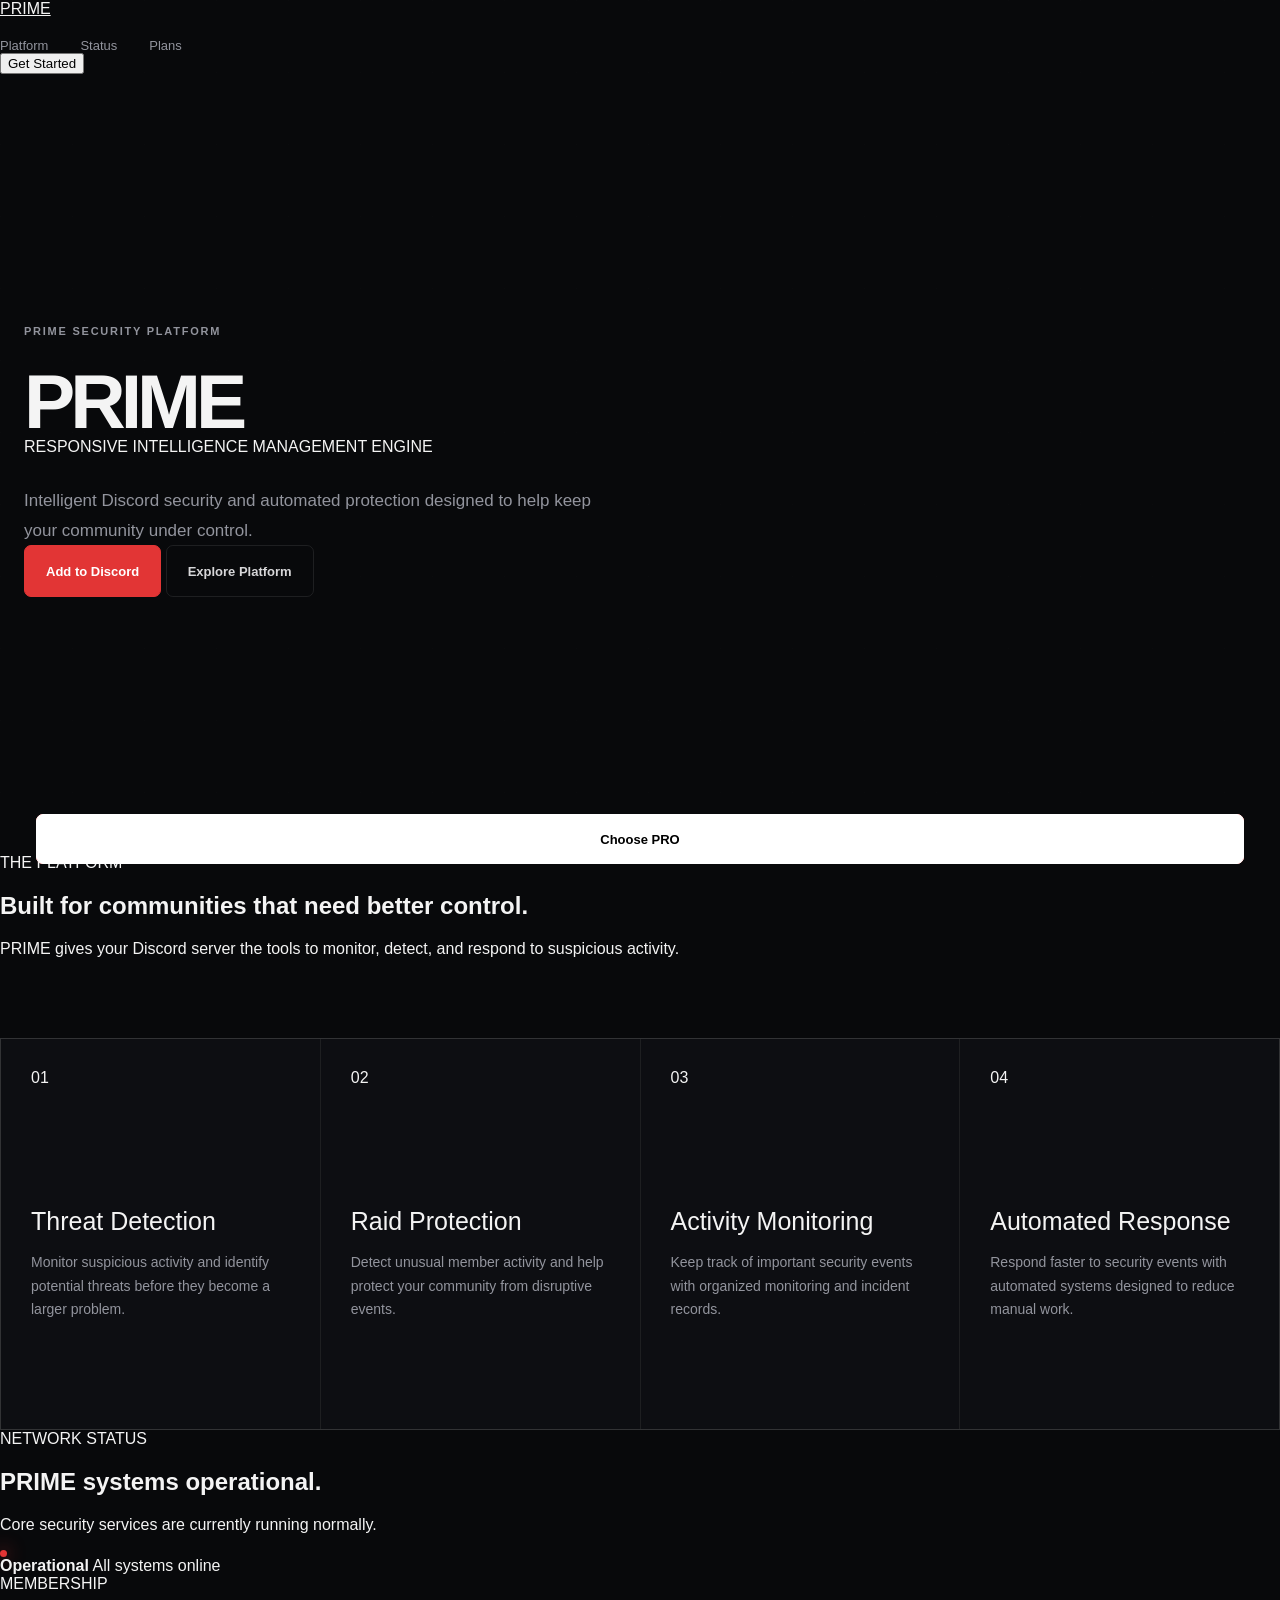
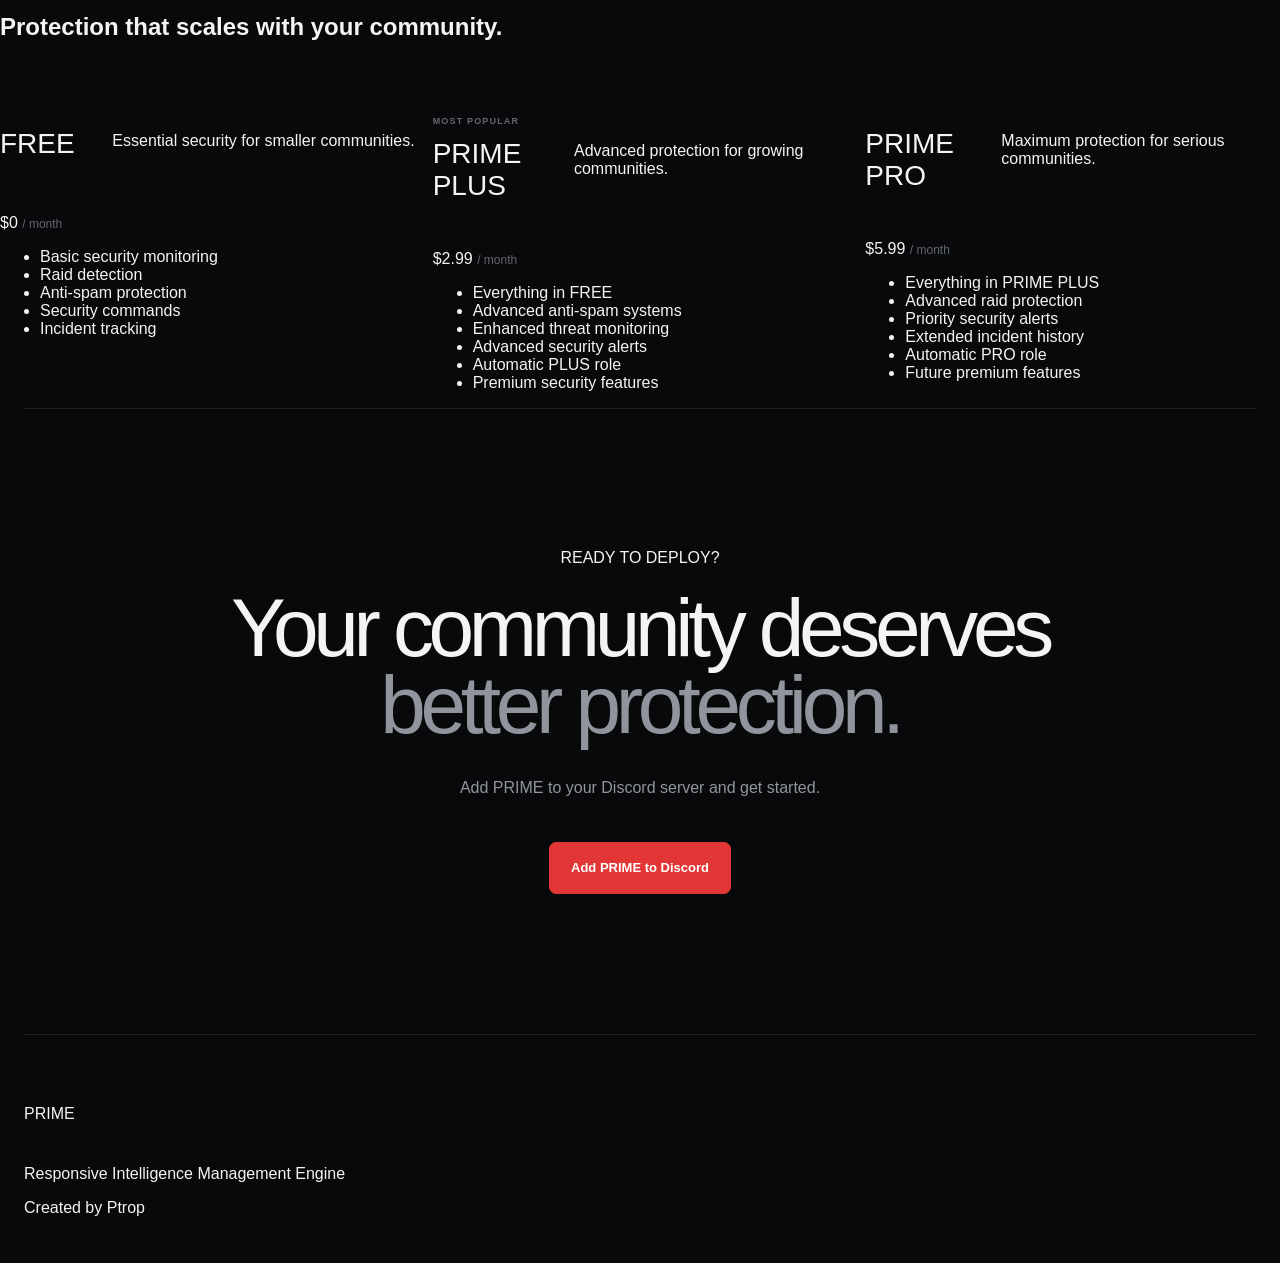
==== commit 5044964a: "Update index.html" ====
--- a/index.html
+++ b/index.html
@@ -2,921 +2,388 @@
 <html lang="en">
 <head>
     <meta charset="UTF-8">
-
-    <meta
-        name="viewport"
-        content="width=device-width, initial-scale=1.0"
-    >
-
-    <meta
-        name="description"
-        content="PRIME — responsive intelligence and automated Discord community management."
-    >
-
-    <title>PRIME | Responsive Intelligence</title>
-
-    <!-- Fonts -->
+    <meta name="viewport" content="width=device-width, initial-scale=1.0">
+
+    <title>PRIME | Discord Security</title>
+
     <link rel="preconnect" href="https://fonts.googleapis.com">
-
-    <link
-        rel="preconnect"
-        href="https://fonts.gstatic.com"
-        crossorigin
-    >
-
-    <link
-        href="https://fonts.googleapis.com/css2?family=DM+Sans:wght@400;500;600;700&family=Space+Grotesk:wght@400;500;600;700&display=swap"
-        rel="stylesheet"
-    >
+    <link rel="preconnect" href="https://fonts.gstatic.com" crossorigin>
+
+    <link href="https://fonts.googleapis.com/css2?family=Inter:wght@400;500;600;700;800&family=Orbitron:wght@600;700;800;900&display=swap" rel="stylesheet">
 
     <link rel="stylesheet" href="style.css">
 </head>
 
 <body>
 
-    <!-- Background -->
     <div class="background-grid"></div>
-    <div class="red-glow glow-one"></div>
-    <div class="red-glow glow-two"></div>
-
-
-    <!-- NAVIGATION -->
-
-    <header class="header">
-
-        <nav class="navbar">
-
-            <a href="#" class="brand">
-
-                <img
-                    src="prime-logo.png"
-                    alt="PRIME"
-                    class="nav-logo"
-                >
-
-            </a>
-
-
-            <div class="nav-links">
-
-                <a href="#platform">Platform</a>
-
-                <a href="#features">Features</a>
-
-                <a href="#pricing">Plans</a>
-
-                <a href="#status">Status</a>
-
-            </div>
-
-
-            <button
-                class="nav-cta add-button"
-            >
-                Get Started
-            </button>
-
-
-            <button
-                class="mobile-menu-button"
-                id="mobileMenuButton"
-                aria-label="Open navigation"
-            >
-                <span></span>
-                <span></span>
-            </button>
-
-        </nav>
-
-
-        <div
-            class="mobile-menu"
-            id="mobileMenu"
-        >
-
-            <a href="#platform">Platform</a>
-
-            <a href="#features">Features</a>
-
+
+    <nav>
+
+        <a href="#" class="nav-logo">
+            PRIME
+        </a>
+
+        <div class="nav-links">
+            <a href="#features">Platform</a>
+            <a href="#status">Status</a>
             <a href="#pricing">Plans</a>
-
-            <a href="#status">Status</a>
-
-            <button class="add-button">
-                Get Started
-            </button>
-
         </div>
 
-    </header>
-
-
-    <!-- MAIN -->
+        <button class="nav-button add-button">
+            Get Started
+        </button>
+
+    </nav>
+
 
     <main>
 
-
         <!-- HERO -->
 
-        <section class="hero" id="platform">
+        <section class="hero">
 
             <div class="hero-content">
 
                 <div class="eyebrow">
-
-                    <span class="status-dot"></span>
-
-                    RESPONSIVE INTELLIGENCE
-
-                </div>
-
-
-                <h1>
-
-                    Intelligence for the communities
-                    <span>that never slow down.</span>
-
+                    PRIME SECURITY PLATFORM
+                </div>
+
+                <h1 class="prime-title">
+                    PRIME
                 </h1>
 
+                <div class="hero-subtitle">
+                    <span></span>
+                    RESPONSIVE INTELLIGENCE MANAGEMENT ENGINE
+                    <span></span>
+                </div>
 
                 <p class="hero-description">
-
-                    PRIME is a responsive intelligence platform built
-                    to help Discord communities detect threats,
-                    manage activity, and respond with confidence.
-
+                    Intelligent Discord security and automated protection
+                    designed to help keep your community under control.
                 </p>
 
-
-                <div class="hero-actions">
-
-                    <button
-                        class="primary-button add-button"
-                    >
-
-                        Get Started
-
-                        <span class="button-arrow">→</span>
-
-                    </button>
-
-
-                    <a
-                        href="#features"
-                        class="secondary-button"
-                    >
-
-                        Explore Platform
-
-                    </a>
-
-                </div>
-
-
-                <div class="hero-meta">
-
-                    <div>
-
-                        <strong>24/7</strong>
-
-                        <span>Monitoring</span>
-
-                    </div>
-
-
-                    <div>
-
-                        <strong>FAST</strong>
-
-                        <span>Response</span>
-
-                    </div>
-
-
-                    <div>
-
-                        <strong>SMART</strong>
-
-                        <span>Protection</span>
-
-                    </div>
-
-                </div>
-
-            </div>
-
-
-            <div class="hero-visual">
-
-                <div class="intel-window">
-
-                    <div class="window-header">
-
-                        <div class="window-title">
-
-                            <span class="window-dot"></span>
-
-                            PRIME INTELLIGENCE
-
-                        </div>
-
-
-                        <div class="window-status">
-                            SYSTEM ACTIVE
-                        </div>
-
-                    </div>
-
-
-                    <div class="intel-content">
-
-
-                        <div class="intel-top">
-
-                            <div>
-
-                                <span class="small-label">
-                                    LIVE ACTIVITY
-                                </span>
-
-                                <h2>Community Overview</h2>
-
-                            </div>
-
-
-                            <span class="live-indicator">
-                                LIVE
-                            </span>
-
-                        </div>
-
-
-                        <div class="metric-grid">
-
-
-                            <div class="metric-card">
-
-                                <span>
-                                    SECURITY EVENTS
-                                </span>
-
-                                <strong>128</strong>
-
-                                <small>Tracked today</small>
-
-                            </div>
-
-
-                            <div class="metric-card">
-
-                                <span>
-                                    THREAT LEVEL
-                                </span>
-
-                                <strong class="green-text">
-                                    LOW
-                                </strong>
-
-                                <small>Systems stable</small>
-
-                            </div>
-
-
-                            <div class="metric-card">
-
-                                <span>
-                                    RESPONSE TIME
-                                </span>
-
-                                <strong>0.4s</strong>
-
-                                <small>Average</small>
-
-                            </div>
-
-                        </div>
-
-
-                        <div class="activity-panel">
-
-                            <div class="activity-header">
-
-                                <span>
-                                    RECENT ACTIVITY
-                                </span>
-
-                                <span>
-                                    VIEW ALL
-                                </span>
-
-                            </div>
-
-
-                            <div class="activity-row">
-
-                                <div class="activity-icon">
-                                    ↗
-                                </div>
-
-                                <div>
-
-                                    <strong>
-                                        Suspicious activity analyzed
-                                    </strong>
-
-                                    <span>
-                                        Automated response completed
-                                    </span>
-
-                                </div>
-
-                                <time>
-                                    NOW
-                                </time>
-
-                            </div>
-
-
-                            <div class="activity-row">
-
-                                <div class="activity-icon">
-                                    ✓
-                                </div>
-
-                                <div>
-
-                                    <strong>
-                                        Community check completed
-                                    </strong>
-
-                                    <span>
-                                        No action required
-                                    </span>
-
-                                </div>
-
-                                <time>
-                                    2M AGO
-                                </time>
-
-                            </div>
-
-                        </div>
-
-                    </div>
-
-                </div>
-
-            </div>
-
-        </section>
-
-
-
-        <!-- TRUST BAR -->
-
-        <section class="trust-bar">
-
-            <p>
-                BUILT FOR MODERN DISCORD COMMUNITIES
-            </p>
-
-            <div class="trust-items">
-
-                <span>SECURITY</span>
-
-                <span class="separator"></span>
-
-                <span>INTELLIGENCE</span>
-
-                <span class="separator"></span>
-
-                <span>AUTOMATION</span>
-
-                <span class="separator"></span>
-
-                <span>RESPONSE</span>
-
-            </div>
-
-        </section>
-
-
-
-        <!-- FEATURES -->
-
-        <section
-            class="section features-section"
-            id="features"
-        >
-
-            <div class="section-heading">
-
-                <div>
-
-                    <span class="section-label">
-                        CAPABILITIES
-                    </span>
-
-                    <h2>
-                        Built to understand
-                        <br>
-                        what matters.
-                    </h2>
-
-                </div>
-
-
-                <p>
-
-                    PRIME combines automation and responsive
-                    intelligence to help communities stay ahead
-                    of activity as it happens.
-
-                </p>
-
-            </div>
-
-
-            <div class="feature-grid">
-
-
-                <article class="feature-card feature-large">
-
-                    <div class="card-number">
-                        01
-                    </div>
-
-                    <h3>
-                        Threat Detection
-                    </h3>
-
-                    <p>
-
-                        Monitor unusual activity and identify
-                        potential threats before they become
-                        larger problems.
-
-                    </p>
-
-                    <span class="card-arrow">
-                        ↗
-                    </span>
-
-                </article>
-
-
-
-                <article class="feature-card">
-
-                    <div class="card-number">
-                        02
-                    </div>
-
-                    <h3>
-                        Smart Automation
-                    </h3>
-
-                    <p>
-
-                        Reduce repetitive moderation tasks with
-                        systems designed to respond automatically.
-
-                    </p>
-
-                    <span class="card-arrow">
-                        ↗
-                    </span>
-
-                </article>
-
-
-
-                <article class="feature-card">
-
-                    <div class="card-number">
-                        03
-                    </div>
-
-                    <h3>
-                        Live Intelligence
-                    </h3>
-
-                    <p>
-
-                        Keep track of important community activity
-                        with responsive event monitoring.
-
-                    </p>
-
-                    <span class="card-arrow">
-                        ↗
-                    </span>
-
-                </article>
-
-
-
-                <article class="feature-card">
-
-                    <div class="card-number">
-                        04
-                    </div>
-
-                    <h3>
-                        Instant Alerts
-                    </h3>
-
-                    <p>
-
-                        Receive clear notifications when your
-                        attention is needed.
-
-                    </p>
-
-                    <span class="card-arrow">
-                        ↗
-                    </span>
-
-                </article>
-
-            </div>
-
-        </section>
-
-
-
-        <!-- STATUS -->
-
-        <section
-            class="section system-section"
-            id="status"
-        >
-
-            <div class="system-panel">
-
-
-                <div class="system-left">
-
-                    <span class="section-label">
-                        NETWORK STATUS
-                    </span>
-
-                    <h2>
-                        Everything is running
-                        <span>normally.</span>
-                    </h2>
-
-                </div>
-
-
-                <div class="system-right">
-
-                    <div class="system-status-row">
-
-                        <div class="system-status-main">
-
-                            <span class="large-status-dot"></span>
-
-                            <div>
-
-                                <strong>
-                                    All systems operational
-                                </strong>
-
-                                <span>
-                                    PRIME services are online
-                                </span>
-
-                            </div>
-
-                        </div>
-
-                    </div>
-
-
-                    <div class="uptime">
-
-                        <span>UPTIME</span>
-
-                        <strong>99.99%</strong>
-
-                    </div>
-
-                </div>
-
-            </div>
-
-        </section>
-
-
-
-        <!-- PRICING -->
-
-        <section
-            class="section pricing-section"
-            id="pricing"
-        >
-
-            <div class="pricing-header">
-
-                <span class="section-label">
-                    ACCESS LEVELS
-                </span>
-
-                <h2>
-                    Choose your level of
-                    <span>intelligence.</span>
-                </h2>
-
-                <p>
-
-                    Start with the essentials and scale as your
-                    community grows.
-
-                </p>
-
-            </div>
-
-
-            <div class="pricing-grid">
-
-
-                <!-- FREE -->
-
-                <article class="pricing-card">
-
-                    <div class="plan-top">
-
-                        <div>
-
-                            <span class="plan-tag">
-                                ESSENTIAL
-                            </span>
-
-                            <h3>FREE</h3>
-
-                        </div>
-
-                        <span class="plan-number">
-                            01
-                        </span>
-
-                    </div>
-
-
-                    <div class="price">
-
-                        <strong>$0</strong>
-
-                        <span>
-                            / month
-                        </span>
-
-                    </div>
-
-
-                    <p class="plan-intro">
-
-                        Core tools for smaller communities.
-
-                    </p>
-
-
-                    <ul class="plan-features">
-
-                        <li>
-                            Basic security monitoring
-                        </li>
-
-                        <li>
-                            Raid detection
-                        </li>
-
-                        <li>
-                            Anti-spam protection
-                        </li>
-
-                        <li>
-                            Security commands
-                        </li>
-
-                    </ul>
-
-
-                    <button
-                        class="plan-button free-button add-button"
-                    >
+                <div class="hero-buttons">
+
+                    <button class="primary-button add-button">
                         Add to Discord
                     </button>
 
-                </article>
-
+                    <a href="#features" class="secondary-button">
+                        Explore Platform
+                    </a>
+
+                </div>
+
+            </div>
+
+        </section>
+
+
+        <!-- FEATURES -->
+
+        <section id="features" class="features">
+
+            <div class="section-header">
+
+                <div class="section-kicker">
+                    THE PLATFORM
+                </div>
+
+                <h2>
+                    Built for communities that need
+                    <span>better control.</span>
+                </h2>
+
+                <p>
+                    PRIME gives your Discord server the tools to monitor,
+                    detect, and respond to suspicious activity.
+                </p>
+
+            </div>
+
+
+            <div class="feature-grid">
+
+                <div class="feature-card">
+
+                    <div class="feature-number">
+                        01
+                    </div>
+
+                    <h3>Threat Detection</h3>
+
+                    <p>
+                        Monitor suspicious activity and identify potential
+                        threats before they become a larger problem.
+                    </p>
+
+                </div>
+
+
+                <div class="feature-card">
+
+                    <div class="feature-number">
+                        02
+                    </div>
+
+                    <h3>Raid Protection</h3>
+
+                    <p>
+                        Detect unusual member activity and help protect
+                        your community from disruptive events.
+                    </p>
+
+                </div>
+
+
+                <div class="feature-card">
+
+                    <div class="feature-number">
+                        03
+                    </div>
+
+                    <h3>Activity Monitoring</h3>
+
+                    <p>
+                        Keep track of important security events with
+                        organized monitoring and incident records.
+                    </p>
+
+                </div>
+
+
+                <div class="feature-card">
+
+                    <div class="feature-number">
+                        04
+                    </div>
+
+                    <h3>Automated Response</h3>
+
+                    <p>
+                        Respond faster to security events with automated
+                        systems designed to reduce manual work.
+                    </p>
+
+                </div>
+
+            </div>
+
+        </section>
+
+
+        <!-- STATUS -->
+
+        <section id="status" class="status-section">
+
+            <div class="status-card">
+
+                <div class="status-left">
+
+                    <div class="section-kicker">
+                        NETWORK STATUS
+                    </div>
+
+                    <h2>
+                        PRIME systems operational.
+                    </h2>
+
+                    <p>
+                        Core security services are currently running normally.
+                    </p>
+
+                </div>
+
+
+                <div class="status-indicator">
+
+                    <div class="status-dot"></div>
+
+                    <div>
+                        <strong>Operational</strong>
+                        <span>All systems online</span>
+                    </div>
+
+                </div>
+
+            </div>
+
+        </section>
+
+
+        <!-- PRICING -->
+
+        <section id="pricing" class="pricing">
+
+            <div class="section-header">
+
+                <div class="section-kicker">
+                    MEMBERSHIP
+                </div>
+
+                <h2>
+                    Protection that scales with
+                    <span>your community.</span>
+                </h2>
+
+            </div>
+
+
+            <div class="pricing-grid">
+
+
+                <!-- FREE -->
+
+                <div class="plan-card">
+
+                    <div class="plan-top">
+
+                        <h3>FREE</h3>
+
+                        <p>
+                            Essential security for smaller communities.
+                        </p>
+
+                    </div>
+
+
+                    <div class="price">
+                        $0
+                        <span>/ month</span>
+                    </div>
+
+
+                    <ul>
+
+                        <li>Basic security monitoring</li>
+                        <li>Raid detection</li>
+                        <li>Anti-spam protection</li>
+                        <li>Security commands</li>
+                        <li>Incident tracking</li>
+
+                    </ul>
+
+
+                    <button class="plan-button free-button add-button">
+                        Add to Discord
+                    </button>
+
+                </div>
 
 
                 <!-- PLUS -->
 
-                <article class="pricing-card featured-plan">
-
-                    <div class="featured-line"></div>
-
-
-                    <div class="popular-tag">
+                <div class="plan-card popular">
+
+                    <div class="plan-tag">
                         MOST POPULAR
                     </div>
 
 
                     <div class="plan-top">
 
-                        <div>
-
-                            <span class="plan-tag">
-                                ADVANCED
-                            </span>
-
-                            <h3>PRIME PLUS</h3>
-
-                        </div>
-
-                        <span class="plan-number">
-                            02
-                        </span>
+                        <h3>PRIME PLUS</h3>
+
+                        <p>
+                            Advanced protection for growing communities.
+                        </p>
 
                     </div>
 
 
                     <div class="price">
-
-                        <strong>$2.99</strong>
-
-                        <span>
-                            / month
-                        </span>
-
-                    </div>
-
-
-                    <p class="plan-intro">
-
-                        Enhanced intelligence for active
-                        communities.
-
-                    </p>
-
-
-                    <ul class="plan-features">
-
-                        <li>
-                            Everything in FREE
-                        </li>
-
-                        <li>
-                            Advanced anti-spam
-                        </li>
-
-                        <li>
-                            Enhanced threat monitoring
-                        </li>
-
-                        <li>
-                            Advanced security alerts
-                        </li>
-
-                        <li>
-                            PRIME PLUS access
-                        </li>
+                        $2.99
+                        <span>/ month</span>
+                    </div>
+
+
+                    <ul>
+
+                        <li>Everything in FREE</li>
+                        <li>Advanced anti-spam systems</li>
+                        <li>Enhanced threat monitoring</li>
+                        <li>Advanced security alerts</li>
+                        <li>Automatic PLUS role</li>
+                        <li>Premium security features</li>
 
                     </ul>
 
 
-                    <button
-                        class="plan-button plus-button"
-                        data-plan="PRIME PLUS"
-                        data-price="$2.99/month"
-                    >
+                    <button class="plan-button plus-button">
                         Choose PLUS
                     </button>
 
-                </article>
-
+                </div>
 
 
                 <!-- PRO -->
 
-                <article class="pricing-card">
+                <div class="plan-card">
 
                     <div class="plan-top">
 
-                        <div>
-
-                            <span class="plan-tag">
-                                MAXIMUM
-                            </span>
-
-                            <h3>PRIME PRO</h3>
-
-                        </div>
-
-                        <span class="plan-number">
-                            03
-                        </span>
+                        <h3>PRIME PRO</h3>
+
+                        <p>
+                            Maximum protection for serious communities.
+                        </p>
 
                     </div>
 
 
                     <div class="price">
-
-                        <strong>$5.99</strong>
-
-                        <span>
-                            / month
-                        </span>
-
-                    </div>
-
-
-                    <p class="plan-intro">
-
-                        Maximum coverage for serious
-                        communities.
-
-                    </p>
-
-
-                    <ul class="plan-features">
-
-                        <li>
-                            Everything in PRIME PLUS
-                        </li>
-
-                        <li>
-                            Advanced raid protection
-                        </li>
-
-                        <li>
-                            Priority alerts
-                        </li>
-
-                        <li>
-                            Advanced incident history
-                        </li>
-
-                        <li>
-                            PRIME PRO access
-                        </li>
+                        $5.99
+                        <span>/ month</span>
+                    </div>
+
+
+                    <ul>
+
+                        <li>Everything in PRIME PLUS</li>
+                        <li>Advanced raid protection</li>
+                        <li>Priority security alerts</li>
+                        <li>Extended incident history</li>
+                        <li>Automatic PRO role</li>
+                        <li>Future premium features</li>
 
                     </ul>
 
 
-                    <button
-                        class="plan-button pro-button"
-                        data-plan="PRIME PRO"
-                        data-price="$5.99/month"
-                    >
+                    <button class="plan-button pro-button">
                         Choose PRO
                     </button>
 
-                </article>
+                </div>
+
 
             </div>
 
         </section>
 
 
-
-        <!-- CTA -->
+        <!-- FINAL CTA -->
 
         <section class="final-cta">
 
-            <div class="final-cta-content">
-
-                <span class="section-label">
-                    READY WHEN YOU ARE
-                </span>
+            <div class="cta-box">
+
+                <div class="section-kicker">
+                    READY TO DEPLOY?
+                </div>
 
                 <h2>
-                    Give your community
-                    <span>an advantage.</span>
+                    Your community deserves
+                    <span>better protection.</span>
                 </h2>
 
                 <p>
-
-                    Add PRIME and start building a more
-                    responsive community.
-
+                    Add PRIME to your Discord server and get started.
                 </p>
 
-
-                <button
-                    class="primary-button add-button"
-                >
-
+                <button class="primary-button add-button">
                     Add PRIME to Discord
-
-                    <span class="button-arrow">
-                        →
-                    </span>
-
                 </button>
 
             </div>
@@ -926,127 +393,50 @@
     </main>
 
 
-
-    <!-- FOOTER -->
-
-    <footer>
-
-        <div class="footer-top">
-
-            <div>
-
-                <img
-                    src="prime-logo.png"
-                    alt="PRIME"
-                    class="footer-logo"
-                >
-
-                <p>
-
-                    Ptrop's Responsive Intelligence
-                    Management Engine.
-
-                </p>
-
-            </div>
-
-
-            <div class="footer-links">
-
-                <a href="#platform">
-                    Platform
-                </a>
-
-                <a href="#features">
-                    Features
-                </a>
-
-                <a href="#pricing">
-                    Plans
-                </a>
-
-                <a href="#status">
-                    Status
-                </a>
-
-            </div>
-
-        </div>
-
-
-        <div class="footer-bottom">
-
-            <span>
-                © 2026 PRIME. Created by Ptrop.
-            </span>
-
-
-            <span>
-                RESPONSIVE INTELLIGENCE
-            </span>
-
-        </div>
-
-    </footer>
-
-
-
-    <!-- PLAN MODAL -->
-
-    <div
-        class="modal hidden"
-        id="planModal"
-    >
-
-        <div class="modal-backdrop"></div>
-
-
-        <div
-            class="modal-box"
-            role="dialog"
-            aria-modal="true"
-        >
-
-            <button
-                class="modal-close"
-                id="modalClose"
-                aria-label="Close"
-            >
+    <!-- MODAL -->
+
+    <div id="messageModal" class="modal hidden">
+
+        <div class="modal-content">
+
+            <button id="closeModal" class="close-button">
                 ×
             </button>
 
-
-            <span class="section-label">
-                PRIME ACCESS
-            </span>
-
+            <div class="modal-kicker">
+                PRIME
+            </div>
 
             <h2 id="modalTitle">
                 PRIME
             </h2>
 
-
-            <p id="modalText">
-                Choose how you would like to continue.
-            </p>
-
-
-            <div class="modal-price" id="modalPrice"></div>
-
-
-            <button
-                class="primary-button"
-                id="modalContinue"
-            >
+            <p id="modalText"></p>
+
+            <button id="modalButton" class="primary-button">
                 Continue
-                <span class="button-arrow">
-                    →
-                </span>
             </button>
 
         </div>
 
     </div>
+
+
+    <footer>
+
+        <div class="footer-logo">
+            PRIME
+        </div>
+
+        <p>
+            Responsive Intelligence Management Engine
+        </p>
+
+        <p class="footer-credit">
+            Created by Ptrop
+        </p>
+
+    </footer>
 
 
     <script src="script.js"></script>
--- a/style.css
+++ b/style.css
@@ -1,100 +1,109 @@
-/* ============================= */
-/* PRIME WEBSITE */
-/* ============================= */
-
-
-:root {
-
-    --background: #070707;
-    --background-soft: #0d0d0d;
-
-    --surface: #101010;
-    --surface-light: #161616;
-
-    --border: #242424;
-    --border-light: #363636;
-
-    --text: #f5f5f5;
-    --text-muted: #969696;
-
-    --red: #e31b23;
-    --red-dark: #8f1016;
-    --red-glow: rgba(227, 27, 35, 0.18);
-
-    --white: #ffffff;
-    --black: #000000;
-
-}
-
-
-/* ============================= */
+/* =========================================================
+   PRIME
+   Created by Ptrop
+   ========================================================= */
+
+
 /* RESET */
-/* ============================= */
-
 
 * {
-
     box-sizing: border-box;
-
 }
 
 
 html {
-
     scroll-behavior: smooth;
-
 }
 
 
 body {
-
     margin: 0;
-
-    background: var(--background);
-
-    color: var(--text);
+    min-width: 320px;
+
+    background:
+        #08090b;
+
+    color:
+        #f4f4f4;
 
     font-family:
-
-        "Arial Narrow",
-        "Roboto Condensed",
-        "Segoe UI",
+        "DM Sans",
         Arial,
         sans-serif;
 
     overflow-x: hidden;
-
+}
+
+
+body.modal-open {
+    overflow: hidden;
 }
 
 
 button,
 a {
-
     font-family: inherit;
-
 }
 
 
 button {
-
     cursor: pointer;
-
 }
 
 
 a {
-
     color: inherit;
-
-    text-decoration: none;
-
-}
-
-
-/* ============================= */
-/* BACKGROUND */
-/* ============================= */
-
+}
+
+
+/* =========================================================
+   VARIABLES
+   ========================================================= */
+
+:root {
+
+    --background:
+        #08090b;
+
+    --background-soft:
+        #0d0e12;
+
+    --surface:
+        #101116;
+
+    --surface-light:
+        #15161c;
+
+    --border:
+        rgba(255, 255, 255, 0.09);
+
+    --border-strong:
+        rgba(255, 255, 255, 0.16);
+
+    --text:
+        #f5f5f5;
+
+    --muted:
+        #92949d;
+
+    --muted-dark:
+        #656770;
+
+    --red:
+        #e23535;
+
+    --red-bright:
+        #ff4b4b;
+
+    --green:
+        #5ce09c;
+
+}
+
+
+/* =========================================================
+   BACKGROUND
+   ========================================================= */
 
 .background-grid {
 
@@ -104,2204 +113,2633 @@
 
     pointer-events: none;
 
-    opacity: 0.16;
+    opacity: 0.25;
+
+    z-index: -3;
 
     background-image:
-
         linear-gradient(
-            rgba(255, 255, 255, 0.035) 1px,
+            rgba(255, 255, 255, 0.025) 1px,
             transparent 1px
         ),
-
         linear-gradient(
             90deg,
-            rgba(255, 255, 255, 0.035) 1px,
+            rgba(255, 255, 255, 0.025) 1px,
             transparent 1px
         );
 
-    background-size: 70px 70px;
-
-    z-index: -3;
-
-}
-
-
-.background-glow {
+    background-size:
+        72px 72px;
+
+}
+
+
+.red-glow {
 
     position: fixed;
 
-    width: 600px;
-
-    height: 600px;
+    width: 500px;
+    height: 500px;
 
     border-radius: 50%;
 
-    filter: blur(160px);
-
     pointer-events: none;
 
+    filter: blur(150px);
+
+    opacity: 0.08;
+
     z-index: -2;
 
+    background:
+        var(--red);
+
 }
 
 
 .glow-one {
 
-    background: rgba(227, 27, 35, 0.1);
-
-    top: -300px;
-
-    right: -200px;
+    top: -250px;
+    left: -250px;
 
 }
 
 
 .glow-two {
 
-    background: rgba(255, 255, 255, 0.035);
-
-    bottom: -300px;
-
-    left: -200px;
-
-}
-
-
-/* ============================= */
-/* NAVIGATION */
-/* ============================= */
+    right: -300px;
+    top: 700px;
+
+}
+
+
+/* =========================================================
+   NAVIGATION
+   ========================================================= */
+
+.header {
+
+    position: sticky;
+
+    top: 0;
+
+    width: 100%;
+
+    z-index: 1000;
+
+    border-bottom:
+        1px solid var(--border);
+
+    background:
+        rgba(8, 9, 11, 0.86);
+
+    backdrop-filter:
+        blur(18px);
+
+}
 
 
 .navbar {
 
-    position: sticky;
-
-    top: 0;
-
-    z-index: 500;
+    width: min(100% - 48px, 1280px);
+
+    height: 76px;
+
+    margin: auto;
+
+    display: flex;
+
+    align-items: center;
+
+    justify-content: space-between;
+
+}
+
+
+.brand {
+
+    display: flex;
+
+    align-items: center;
+
+    text-decoration: none;
+
+}
+
+
+/*
+   IMPORTANT:
+   This is what keeps your PRIME logo small.
+*/
+
+.nav-logo {
+
+    display: block;
+
+    width: auto;
+
+    height: 38px;
+
+    max-width: 180px;
+
+    object-fit: contain;
+
+}
+
+
+.nav-links {
+
+    display: flex;
+
+    align-items: center;
+
+    gap: 32px;
+
+}
+
+
+.nav-links a {
+
+    color:
+        var(--muted);
+
+    text-decoration: none;
+
+    font-size: 13px;
+
+    font-weight: 500;
+
+    transition:
+        color 0.2s ease;
+
+}
+
+
+.nav-links a:hover {
+
+    color:
+        var(--text);
+
+}
+
+
+.nav-cta {
+
+    border:
+        1px solid var(--border-strong);
+
+    background:
+        #f2f2f2;
+
+    color:
+        #090909;
+
+    border-radius:
+        7px;
+
+    padding:
+        11px 17px;
+
+    font-size:
+        13px;
+
+    font-weight:
+        700;
+
+    transition:
+        0.2s ease;
+
+}
+
+
+.nav-cta:hover {
+
+    background:
+        white;
+
+    transform:
+        translateY(-1px);
+
+}
+
+
+.mobile-menu-button {
+
+    display: none;
+
+    width: 44px;
+
+    height: 40px;
+
+    border:
+        1px solid var(--border);
+
+    background:
+        transparent;
+
+    border-radius:
+        7px;
+
+}
+
+
+.mobile-menu-button span {
+
+    display: block;
+
+    width: 17px;
+
+    height: 1px;
+
+    margin: 5px auto;
+
+    background:
+        white;
+
+}
+
+
+.mobile-menu {
+
+    display: none;
+
+}
+
+
+/* =========================================================
+   HERO
+   ========================================================= */
+
+.hero {
+
+    width: min(100% - 48px, 1280px);
+
+    min-height: 780px;
+
+    margin: auto;
+
+    padding:
+        100px 0 110px;
+
+    display: grid;
+
+    grid-template-columns:
+        1fr 0.95fr;
+
+    align-items: center;
+
+    gap: 90px;
+
+}
+
+
+.hero-content {
+
+    max-width:
+        690px;
+
+}
+
+
+.eyebrow {
+
+    display: inline-flex;
+
+    align-items: center;
+
+    gap: 10px;
+
+    color:
+        var(--muted);
+
+    font-size:
+        11px;
+
+    font-weight:
+        700;
+
+    letter-spacing:
+        0.16em;
+
+}
+
+
+.status-dot {
+
+    width: 7px;
+
+    height: 7px;
+
+    border-radius: 50%;
+
+    background:
+        var(--red);
+
+    box-shadow:
+        0 0 18px var(--red);
+
+}
+
+
+.hero h1 {
+
+    margin:
+        25px 0 0;
+
+    font-family:
+        "Space Grotesk",
+        sans-serif;
+
+    font-size:
+        clamp(54px, 6vw, 86px);
+
+    line-height:
+        0.97;
+
+    letter-spacing:
+        -0.065em;
+
+    font-weight:
+        600;
+
+}
+
+
+.hero h1 span {
+
+    display: block;
+
+    color:
+        #b7b7bc;
+
+}
+
+
+.hero-description {
+
+    max-width:
+        590px;
+
+    margin:
+        30px 0 0;
+
+    color:
+        var(--muted);
+
+    font-size:
+        17px;
+
+    line-height:
+        1.75;
+
+}
+
+
+.hero-actions {
+
+    display: flex;
+
+    align-items: center;
+
+    gap: 12px;
+
+    margin-top:
+        36px;
+
+}
+
+
+.primary-button {
+
+    display: inline-flex;
+
+    align-items: center;
+
+    justify-content: center;
+
+    gap: 20px;
+
+    min-height: 52px;
+
+    border:
+        1px solid var(--red);
+
+    background:
+        var(--red);
+
+    color:
+        white;
+
+    border-radius:
+        7px;
+
+    padding:
+        0 21px;
+
+    font-size:
+        13px;
+
+    font-weight:
+        700;
+
+    transition:
+        0.2s ease;
+
+}
+
+
+.primary-button:hover {
+
+    background:
+        var(--red-bright);
+
+    transform:
+        translateY(-2px);
+
+    box-shadow:
+        0 12px 40px rgba(226, 53, 53, 0.2);
+
+}
+
+
+.button-arrow {
+
+    font-size:
+        18px;
+
+    line-height:
+        1;
+
+}
+
+
+.secondary-button {
+
+    display: inline-flex;
+
+    align-items: center;
+
+    justify-content: center;
+
+    min-height: 52px;
+
+    padding:
+        0 21px;
+
+    border:
+        1px solid var(--border);
+
+    border-radius:
+        7px;
+
+    text-decoration: none;
+
+    color:
+        #d7d7d9;
+
+    font-size:
+        13px;
+
+    font-weight:
+        600;
+
+    transition:
+        0.2s ease;
+
+}
+
+
+.secondary-button:hover {
+
+    border-color:
+        var(--border-strong);
+
+    background:
+        rgba(255, 255, 255, 0.03);
+
+}
+
+
+.hero-meta {
+
+    display: flex;
+
+    gap: 40px;
+
+    margin-top:
+        65px;
+
+}
+
+
+.hero-meta div {
+
+    display: flex;
+
+    flex-direction: column;
+
+    gap: 7px;
+
+}
+
+
+.hero-meta strong {
+
+    font-family:
+        "Space Grotesk",
+        sans-serif;
+
+    font-size:
+        16px;
+
+    letter-spacing:
+        0.03em;
+
+}
+
+
+.hero-meta span {
+
+    color:
+        var(--muted-dark);
+
+    font-size:
+        11px;
+
+    text-transform:
+        uppercase;
+
+    letter-spacing:
+        0.1em;
+
+}
+
+
+/* =========================================================
+   HERO WINDOW
+   ========================================================= */
+
+.hero-visual {
+
+    position: relative;
+
+}
+
+
+.intel-window {
 
     width: 100%;
 
-    height: 82px;
-
-    padding: 0 7%;
-
-    display: flex;
-
-    align-items: center;
-
-    justify-content: space-between;
-
-    border-bottom: 1px solid rgba(255, 255, 255, 0.07);
-
-    background: rgba(7, 7, 7, 0.88);
-
-    backdrop-filter: blur(20px);
-
-}
-
-
-.brand {
-
-    display: flex;
-
-    align-items: center;
-
-}
-
-
-.brand-logo {
-
-    width: 145px;
-
-    height: 55px;
-
-    object-fit: contain;
-
-    display: block;
-
-}
-
-
-.nav-links {
-
-    display: flex;
-
-    align-items: center;
-
-    gap: 38px;
+    max-width: 580px;
 
     margin-left: auto;
 
-    margin-right: 38px;
-
-}
-
-
-.nav-links a {
-
-    color: var(--text-muted);
-
-    font-size: 12px;
-
-    font-weight: 700;
-
-    letter-spacing: 1.5px;
-
-    text-transform: uppercase;
-
-    transition: 0.2s;
-
-}
-
-
-.nav-links a:hover {
-
-    color: var(--white);
-
-}
-
-
-.nav-button {
-
-    border: 1px solid var(--border-light);
-
-    background: var(--white);
-
-    color: var(--black);
-
-    padding: 12px 19px;
-
-    font-size: 12px;
-
-    font-weight: 800;
-
-    letter-spacing: 1px;
-
-    text-transform: uppercase;
-
-    transition: 0.25s;
-
-}
-
-
-.nav-button:hover {
-
-    background: var(--red);
-
-    color: var(--white);
-
-    border-color: var(--red);
-
-}
-
-
-/* ============================= */
-/* HERO */
-/* ============================= */
-
-
-.hero {
-
-    width: min(1400px, 100%);
-
-    min-height: 720px;
-
-    margin: auto;
-
-    padding:
-
-        120px 7%
-
-        100px;
-
-    display: grid;
-
-    grid-template-columns:
-
-        minmax(0, 1.05fr)
-
-        minmax(400px, 0.95fr);
-
-    align-items: center;
-
-    gap: 80px;
-
-}
-
-
-.hero-content {
-
-    max-width: 760px;
-
-}
-
-
-.eyebrow {
-
-    display: inline-flex;
-
-    align-items: center;
-
-    gap: 10px;
-
-    color: #b6b6b6;
-
-    font-size: 11px;
-
-    font-weight: 800;
-
-    letter-spacing: 2px;
-
-}
-
-
-.live-dot {
-
-    width: 7px;
-
-    height: 7px;
-
-    border-radius: 50%;
-
-    background: var(--red);
-
-    box-shadow:
-
-        0 0 0 5px
-
-        rgba(227, 27, 35, 0.12);
-
-}
-
-
-.hero h1 {
-
-    margin:
-
-        24px 0
-
-        25px;
-
-    font-family:
-
-        Impact,
-
-        "Arial Black",
-
-        sans-serif;
-
-    font-size:
-
-        clamp(
-            4rem,
-            8vw,
-            7.5rem
-        );
-
-    font-weight: 900;
-
-    line-height: 0.9;
-
-    letter-spacing: -3px;
-
-    text-transform: uppercase;
-
-}
-
-
-.hero h1 span {
-
-    display: block;
-
-    color: var(--red);
-
-}
-
-
-.hero-description {
-
-    max-width: 620px;
-
-    color: var(--text-muted);
-
-    font-size: 18px;
-
-    line-height: 1.8;
-
-}
-
-
-.hero-actions {
-
-    display: flex;
-
-    flex-wrap: wrap;
-
-    gap: 13px;
-
-    margin-top: 38px;
-
-}
-
-
-.primary-button {
-
-    display: inline-flex;
-
-    align-items: center;
-
-    justify-content: center;
-
-    gap: 18px;
-
-    min-height: 54px;
-
-    border: 1px solid var(--red);
-
-    background: var(--red);
-
-    color: var(--white);
-
-    padding: 0 24px;
-
-    font-size: 12px;
-
-    font-weight: 900;
-
-    letter-spacing: 1.5px;
-
-    text-transform: uppercase;
-
-    transition:
-
-        transform 0.2s,
-
-        background 0.2s,
-
-        box-shadow 0.2s;
-
-}
-
-
-.primary-button:hover {
-
-    transform: translateY(-3px);
-
-    background: #ff2730;
-
-    box-shadow:
-
-        0 14px 35px
-
-        rgba(227, 27, 35, 0.25);
-
-}
-
-
-.button-arrow {
-
-    font-size: 19px;
-
-    transition: transform 0.2s;
-
-}
-
-
-.primary-button:hover .button-arrow {
-
-    transform: translateX(4px);
-
-}
-
-
-.secondary-button {
-
-    display: inline-flex;
-
-    align-items: center;
-
-    justify-content: center;
-
-    min-height: 54px;
-
-    padding: 0 24px;
-
-    border: 1px solid var(--border-light);
-
-    color: var(--white);
-
-    font-size: 12px;
-
-    font-weight: 800;
-
-    letter-spacing: 1.3px;
-
-    text-transform: uppercase;
-
-    background: rgba(255, 255, 255, 0.02);
-
-    transition: 0.2s;
-
-}
-
-
-.secondary-button:hover {
-
-    border-color: var(--white);
-
-    background: var(--white);
-
-    color: var(--black);
-
-}
-
-
-/* ============================= */
-/* HERO STATS */
-/* ============================= */
-
-
-.hero-stats {
-
-    display: flex;
-
-    flex-wrap: wrap;
-
-    gap: 0;
-
-    margin-top: 70px;
-
-    border-top:
-
-        1px solid
-
-        var(--border);
-
-    padding-top: 24px;
-
-}
-
-
-.stat {
-
-    min-width: 150px;
-
-    padding-right: 34px;
-
-    margin-right: 34px;
-
-    border-right:
-
-        1px solid
-
-        var(--border);
-
-}
-
-
-.stat:last-child {
-
-    border-right: none;
-
-}
-
-
-.stat-value {
-
-    display: block;
-
-    color: var(--white);
-
-    font-size: 16px;
-
-    font-weight: 900;
-
-    letter-spacing: 1px;
-
-}
-
-
-.stat-label {
-
-    display: block;
-
-    margin-top: 8px;
-
-    color: var(--text-muted);
-
-    font-size: 10px;
-
-    letter-spacing: 1px;
-
-    text-transform: uppercase;
-
-}
-
-
-/* ============================= */
-/* SYSTEM CARD */
-/* ============================= */
-
-
-.hero-visual {
-
-    position: relative;
-
-}
-
-
-.system-card {
-
-    position: relative;
-
-    padding: 32px;
-
     border:
-
-        1px solid
-
-        var(--border-light);
-
-    background:
-
+        1px solid var(--border-strong);
+
+    border-radius:
+        12px;
+
+    overflow: hidden;
+
+    background:
         linear-gradient(
             145deg,
-            rgba(255, 255, 255, 0.06),
-            rgba(255, 255, 255, 0.015)
+            rgba(22, 23, 29, 0.96),
+            rgba(12, 13, 17, 0.96)
         );
 
     box-shadow:
-
-        0 40px 100px
-
-        rgba(0, 0, 0, 0.55);
-
-}
-
-
-.system-card::before {
-
-    content: "";
+        0 30px 100px rgba(0, 0, 0, 0.45);
+
+}
+
+
+.window-header {
+
+    display: flex;
+
+    justify-content: space-between;
+
+    align-items: center;
+
+    padding:
+        16px 20px;
+
+    border-bottom:
+        1px solid var(--border);
+
+}
+
+
+.window-title {
+
+    display: flex;
+
+    align-items: center;
+
+    gap: 9px;
+
+    color:
+        #c7c7cc;
+
+    font-size:
+        10px;
+
+    font-weight:
+        700;
+
+    letter-spacing:
+        0.13em;
+
+}
+
+
+.window-dot {
+
+    width: 7px;
+
+    height: 7px;
+
+    border-radius: 50%;
+
+    background:
+        var(--red);
+
+}
+
+
+.window-status {
+
+    color:
+        var(--green);
+
+    font-size:
+        9px;
+
+    font-weight:
+        700;
+
+    letter-spacing:
+        0.12em;
+
+}
+
+
+.intel-content {
+
+    padding:
+        30px;
+
+}
+
+
+.intel-top {
+
+    display: flex;
+
+    justify-content: space-between;
+
+    align-items: flex-start;
+
+}
+
+
+.small-label {
+
+    color:
+        var(--muted-dark);
+
+    font-size:
+        9px;
+
+    font-weight:
+        700;
+
+    letter-spacing:
+        0.13em;
+
+}
+
+
+.intel-top h2 {
+
+    margin:
+        9px 0 0;
+
+    font-family:
+        "Space Grotesk",
+        sans-serif;
+
+    font-size:
+        26px;
+
+    font-weight:
+        500;
+
+}
+
+
+.live-indicator {
+
+    padding:
+        6px 9px;
+
+    color:
+        #ff6b6b;
+
+    background:
+        rgba(226, 53, 53, 0.08);
+
+    border:
+        1px solid rgba(226, 53, 53, 0.2);
+
+    border-radius:
+        4px;
+
+    font-size:
+        9px;
+
+    font-weight:
+        700;
+
+    letter-spacing:
+        0.1em;
+
+}
+
+
+.metric-grid {
+
+    display: grid;
+
+    grid-template-columns:
+        repeat(3, 1fr);
+
+    gap: 10px;
+
+    margin-top:
+        30px;
+
+}
+
+
+.metric-card {
+
+    min-height: 120px;
+
+    padding:
+        16px;
+
+    display: flex;
+
+    flex-direction: column;
+
+    border:
+        1px solid var(--border);
+
+    background:
+        rgba(255, 255, 255, 0.02);
+
+}
+
+
+.metric-card > span {
+
+    color:
+        var(--muted-dark);
+
+    font-size:
+        8px;
+
+    font-weight:
+        700;
+
+    letter-spacing:
+        0.08em;
+
+}
+
+
+.metric-card strong {
+
+    margin-top:
+        20px;
+
+    font-family:
+        "Space Grotesk",
+        sans-serif;
+
+    font-size:
+        23px;
+
+    font-weight:
+        500;
+
+}
+
+
+.metric-card small {
+
+    margin-top:
+        auto;
+
+    color:
+        var(--muted);
+
+    font-size:
+        9px;
+
+}
+
+
+.green-text {
+
+    color:
+        var(--green);
+
+}
+
+
+.activity-panel {
+
+    margin-top:
+        20px;
+
+    border-top:
+        1px solid var(--border);
+
+}
+
+
+.activity-header {
+
+    display: flex;
+
+    justify-content: space-between;
+
+    padding:
+        17px 0;
+
+    color:
+        var(--muted-dark);
+
+    font-size:
+        9px;
+
+    font-weight:
+        700;
+
+    letter-spacing:
+        0.1em;
+
+}
+
+
+.activity-row {
+
+    display: grid;
+
+    grid-template-columns:
+        36px 1fr auto;
+
+    align-items: center;
+
+    gap: 13px;
+
+    padding:
+        15px 0;
+
+    border-top:
+        1px solid var(--border);
+
+}
+
+
+.activity-icon {
+
+    display: flex;
+
+    align-items: center;
+
+    justify-content: center;
+
+    width: 31px;
+
+    height: 31px;
+
+    color:
+        #d8d8dc;
+
+    border:
+        1px solid var(--border);
+
+    border-radius:
+        50%;
+
+}
+
+
+.activity-row strong {
+
+    display: block;
+
+    font-size:
+        11px;
+
+    font-weight:
+        600;
+
+}
+
+
+.activity-row div:nth-child(2) span {
+
+    display: block;
+
+    margin-top:
+        4px;
+
+    color:
+        var(--muted-dark);
+
+    font-size:
+        10px;
+
+}
+
+
+.activity-row time {
+
+    color:
+        var(--muted-dark);
+
+    font-size:
+        8px;
+
+    font-weight:
+        700;
+
+}
+
+
+/* =========================================================
+   TRUST BAR
+   ========================================================= */
+
+.trust-bar {
+
+    width: min(100% - 48px, 1280px);
+
+    margin: auto;
+
+    padding:
+        35px 0;
+
+    border-top:
+        1px solid var(--border);
+
+    border-bottom:
+        1px solid var(--border);
+
+}
+
+
+.trust-bar p {
+
+    margin:
+        0 0 22px;
+
+    color:
+        var(--muted-dark);
+
+    font-size:
+        9px;
+
+    font-weight:
+        700;
+
+    text-align: center;
+
+    letter-spacing:
+        0.16em;
+
+}
+
+
+.trust-items {
+
+    display: flex;
+
+    justify-content: center;
+
+    align-items: center;
+
+    gap: 30px;
+
+    color:
+        #6d6f78;
+
+    font-family:
+        "Space Grotesk",
+        sans-serif;
+
+    font-size:
+        12px;
+
+    letter-spacing:
+        0.12em;
+
+}
+
+
+.separator {
+
+    width: 3px;
+
+    height: 3px;
+
+    border-radius: 50%;
+
+    background:
+        var(--red);
+
+}
+
+
+/* =========================================================
+   SECTIONS
+   ========================================================= */
+
+.section {
+
+    width: min(100% - 48px, 1280px);
+
+    margin: auto;
+
+    padding:
+        150px 0;
+
+}
+
+
+.section-label {
+
+    color:
+        var(--red);
+
+    font-size:
+        10px;
+
+    font-weight:
+        700;
+
+    letter-spacing:
+        0.16em;
+
+}
+
+
+.section-heading {
+
+    display: grid;
+
+    grid-template-columns:
+        1.2fr 0.8fr;
+
+    align-items: end;
+
+    gap: 80px;
+
+}
+
+
+.section-heading h2,
+.pricing-header h2 {
+
+    margin:
+        20px 0 0;
+
+    font-family:
+        "Space Grotesk",
+        sans-serif;
+
+    font-size:
+        clamp(42px, 5vw, 68px);
+
+    line-height:
+        0.98;
+
+    letter-spacing:
+        -0.06em;
+
+    font-weight:
+        500;
+
+}
+
+
+.section-heading > p {
+
+    max-width:
+        440px;
+
+    margin:
+        0 0 8px;
+
+    color:
+        var(--muted);
+
+    font-size:
+        16px;
+
+    line-height:
+        1.7;
+
+}
+
+
+/* =========================================================
+   FEATURES
+   ========================================================= */
+
+.feature-grid {
+
+    margin-top:
+        80px;
+
+    display: grid;
+
+    grid-template-columns:
+        repeat(4, 1fr);
+
+    gap: 1px;
+
+    background:
+        var(--border);
+
+    border:
+        1px solid var(--border);
+
+}
+
+
+.feature-card {
+
+    position: relative;
+
+    min-height: 390px;
+
+    padding:
+        30px;
+
+    background:
+        var(--background-soft);
+
+    transition:
+        background 0.25s ease;
+
+}
+
+
+.feature-card:hover {
+
+    background:
+        #131419;
+
+}
+
+
+.card-number {
+
+    color:
+        var(--muted-dark);
+
+    font-family:
+        "Space Grotesk",
+        sans-serif;
+
+    font-size:
+        11px;
+
+    letter-spacing:
+        0.08em;
+
+}
+
+
+.feature-card h3 {
+
+    margin:
+        120px 0 15px;
+
+    font-family:
+        "Space Grotesk",
+        sans-serif;
+
+    font-size:
+        25px;
+
+    font-weight:
+        500;
+
+}
+
+
+.feature-card p {
+
+    max-width:
+        260px;
+
+    margin: 0;
+
+    color:
+        var(--muted);
+
+    font-size:
+        14px;
+
+    line-height:
+        1.7;
+
+}
+
+
+.card-arrow {
 
     position: absolute;
 
-    top: -1px;
-
+    bottom: 28px;
+
+    right: 30px;
+
+    color:
+        var(--muted-dark);
+
+    font-size:
+        20px;
+
+    transition:
+        0.2s ease;
+
+}
+
+
+.feature-card:hover .card-arrow {
+
+    color:
+        var(--red);
+
+    transform:
+        translate(4px, -4px);
+
+}
+
+
+/* =========================================================
+   STATUS
+   ========================================================= */
+
+.system-section {
+
+    padding-top:
+        0;
+
+}
+
+
+.system-panel {
+
+    display: grid;
+
+    grid-template-columns:
+        1fr 1fr;
+
+    gap: 60px;
+
+    padding:
+        70px;
+
+    border:
+        1px solid var(--border);
+
+    background:
+        var(--surface);
+
+}
+
+
+.system-left h2 {
+
+    margin:
+        22px 0 0;
+
+    max-width:
+        480px;
+
+    font-family:
+        "Space Grotesk",
+        sans-serif;
+
+    font-size:
+        clamp(38px, 4vw, 60px);
+
+    line-height:
+        0.98;
+
+    letter-spacing:
+        -0.055em;
+
+    font-weight:
+        500;
+
+}
+
+
+.system-left h2 span {
+
+    color:
+        var(--muted);
+
+}
+
+
+.system-right {
+
+    display: flex;
+
+    flex-direction: column;
+
+    justify-content: center;
+
+}
+
+
+.system-status-main {
+
+    display: flex;
+
+    align-items: center;
+
+    gap: 16px;
+
+}
+
+
+.large-status-dot {
+
+    width: 12px;
+
+    height: 12px;
+
+    border-radius: 50%;
+
+    background:
+        var(--green);
+
+    box-shadow:
+        0 0 20px rgba(92, 224, 156, 0.5);
+
+}
+
+
+.system-status-main strong {
+
+    display: block;
+
+    font-size:
+        15px;
+
+}
+
+
+.system-status-main span {
+
+    display: block;
+
+    margin-top:
+        6px;
+
+    color:
+        var(--muted);
+
+    font-size:
+        12px;
+
+}
+
+
+.uptime {
+
+    margin-top:
+        55px;
+
+    padding-top:
+        22px;
+
+    border-top:
+        1px solid var(--border);
+
+    display: flex;
+
+    justify-content: space-between;
+
+    align-items: center;
+
+}
+
+
+.uptime span {
+
+    color:
+        var(--muted-dark);
+
+    font-size:
+        10px;
+
+    font-weight:
+        700;
+
+    letter-spacing:
+        0.12em;
+
+}
+
+
+.uptime strong {
+
+    font-family:
+        "Space Grotesk",
+        sans-serif;
+
+    font-size:
+        24px;
+
+    font-weight:
+        500;
+
+}
+
+
+/* =========================================================
+   PRICING
+   ========================================================= */
+
+.pricing-section {
+
+    padding-top:
+        130px;
+
+}
+
+
+.pricing-header {
+
+    max-width:
+        780px;
+
+}
+
+
+.pricing-header h2 span {
+
+    color:
+        var(--muted);
+
+}
+
+
+.pricing-header p {
+
+    max-width:
+        520px;
+
+    margin:
+        30px 0 0;
+
+    color:
+        var(--muted);
+
+    line-height:
+        1.7;
+
+}
+
+
+.pricing-grid {
+
+    margin-top:
+        75px;
+
+    display: grid;
+
+    grid-template-columns:
+        repeat(3, 1fr);
+
+    gap: 18px;
+
+}
+
+
+.pricing-card {
+
+    position: relative;
+
+    min-height: 650px;
+
+    padding:
+        36px;
+
+    border:
+        1px solid var(--border);
+
+    background:
+        var(--surface);
+
+    overflow: hidden;
+
+}
+
+
+.featured-plan {
+
+    border-color:
+        rgba(226, 53, 53, 0.5);
+
+    background:
+        linear-gradient(
+            160deg,
+            #181216,
+            #101116 55%
+        );
+
+}
+
+
+.featured-line {
+
+    position: absolute;
+
+    top: 0;
     left: 0;
-
-    width: 110px;
+    right: 0;
 
     height: 2px;
 
-    background: var(--red);
-
-}
-
-
-.system-card-top {
+    background:
+        var(--red);
+
+}
+
+
+.popular-tag {
+
+    position: absolute;
+
+    top: 18px;
+    right: 22px;
+
+    color:
+        #ff7777;
+
+    font-size:
+        9px;
+
+    font-weight:
+        700;
+
+    letter-spacing:
+        0.12em;
+
+}
+
+
+.plan-top {
 
     display: flex;
 
     justify-content: space-between;
 
-    gap: 20px;
-
     align-items: flex-start;
 
-    padding-bottom: 28px;
+}
+
+
+.plan-tag {
+
+    color:
+        var(--muted-dark);
+
+    font-size:
+        9px;
+
+    font-weight:
+        700;
+
+    letter-spacing:
+        0.13em;
+
+}
+
+
+.plan-top h3 {
+
+    margin:
+        12px 0 0;
+
+    font-family:
+        "Space Grotesk",
+        sans-serif;
+
+    font-size:
+        28px;
+
+    font-weight:
+        500;
+
+}
+
+
+.plan-number {
+
+    color:
+        #44464e;
+
+    font-family:
+        "Space Grotesk",
+        sans-serif;
+
+    font-size:
+        14px;
+
+}
+
+
+.price {
+
+    margin-top:
+        48px;
+
+}
+
+
+.price strong {
+
+    font-family:
+        "Space Grotesk",
+        sans-serif;
+
+    font-size:
+        50px;
+
+    font-weight:
+        500;
+
+    letter-spacing:
+        -0.04em;
+
+}
+
+
+.price span {
+
+    color:
+        var(--muted-dark);
+
+    font-size:
+        12px;
+
+}
+
+
+.plan-intro {
+
+    min-height:
+        50px;
+
+    margin:
+        20px 0 35px;
+
+    color:
+        var(--muted);
+
+    line-height:
+        1.6;
+
+    font-size:
+        14px;
+
+}
+
+
+.plan-features {
+
+    margin: 0;
+
+    padding: 0;
+
+    list-style: none;
+
+    border-top:
+        1px solid var(--border);
+
+}
+
+
+.plan-features li {
+
+    position: relative;
+
+    padding:
+        17px 0 17px 22px;
 
     border-bottom:
-
-        1px solid
-
-        var(--border);
-
-}
-
-
-.system-label {
-
-    color: var(--text-muted);
-
-    font-size: 10px;
-
-    font-weight: 800;
-
-    letter-spacing: 2px;
-
-}
-
-
-.system-card h3 {
-
-    margin: 10px 0 0;
-
-    font-size: 25px;
-
-    font-weight: 800;
-
-}
-
-
-.system-status {
+        1px solid var(--border);
+
+    color:
+        #c6c6ca;
+
+    font-size:
+        13px;
+
+}
+
+
+.plan-features li::before {
+
+    content:
+        "—";
+
+    position: absolute;
+
+    left: 0;
+
+    color:
+        var(--red);
+
+}
+
+
+.plan-button {
+
+    position: absolute;
+
+    left: 36px;
+    right: 36px;
+    bottom: 36px;
+
+    min-height: 50px;
+
+    border-radius:
+        7px;
+
+    font-size:
+        13px;
+
+    font-weight:
+        700;
+
+    transition:
+        0.2s ease;
+
+}
+
+
+.free-button {
+
+    border:
+        1px solid var(--border-strong);
+
+    background:
+        transparent;
+
+    color:
+        white;
+
+}
+
+
+.free-button:hover {
+
+    background:
+        white;
+
+    color:
+        black;
+
+}
+
+
+.plus-button {
+
+    border:
+        1px solid var(--red);
+
+    background:
+        var(--red);
+
+    color:
+        white;
+
+}
+
+
+.plus-button:hover {
+
+    background:
+        var(--red-bright);
+
+}
+
+
+.pro-button {
+
+    border:
+        1px solid white;
+
+    background:
+        white;
+
+    color:
+        black;
+
+}
+
+
+.pro-button:hover {
+
+    transform:
+        translateY(-2px);
+
+}
+
+
+/* =========================================================
+   FINAL CTA
+   ========================================================= */
+
+.final-cta {
+
+    width: min(100% - 48px, 1280px);
+
+    margin: auto;
+
+    padding:
+        140px 30px;
+
+    border-top:
+        1px solid var(--border);
+
+    text-align: center;
+
+}
+
+
+.final-cta-content {
+
+    max-width:
+        800px;
+
+    margin: auto;
+
+}
+
+
+.final-cta h2 {
+
+    margin:
+        22px 0 0;
+
+    font-family:
+        "Space Grotesk",
+        sans-serif;
+
+    font-size:
+        clamp(48px, 7vw, 82px);
+
+    line-height:
+        0.95;
+
+    letter-spacing:
+        -0.065em;
+
+    font-weight:
+        500;
+
+}
+
+
+.final-cta h2 span {
+
+    display: block;
+
+    color:
+        var(--muted);
+
+}
+
+
+.final-cta p {
+
+    max-width:
+        520px;
+
+    margin:
+        30px auto;
+
+    color:
+        var(--muted);
+
+    line-height:
+        1.7;
+
+}
+
+
+.final-cta .primary-button {
+
+    margin-top:
+        10px;
+
+}
+
+
+/* =========================================================
+   FOOTER
+   ========================================================= */
+
+footer {
+
+    width: min(100% - 48px, 1280px);
+
+    margin: auto;
+
+    padding:
+        70px 0 30px;
+
+    border-top:
+        1px solid var(--border);
+
+}
+
+
+.footer-top {
 
     display: flex;
 
+    justify-content: space-between;
+
+    gap: 50px;
+
+}
+
+
+.footer-logo {
+
+    display: block;
+
+    width: auto;
+
+    height: 44px;
+
+    max-width: 220px;
+
+    object-fit: contain;
+
+}
+
+
+.footer-top p {
+
+    max-width:
+        320px;
+
+    margin:
+        18px 0 0;
+
+    color:
+        var(--muted);
+
+    font-size:
+        13px;
+
+    line-height:
+        1.6;
+
+}
+
+
+.footer-links {
+
+    display: flex;
+
+    gap: 30px;
+
+}
+
+
+.footer-links a {
+
+    color:
+        var(--muted);
+
+    text-decoration: none;
+
+    font-size:
+        12px;
+
+}
+
+
+.footer-links a:hover {
+
+    color:
+        white;
+
+}
+
+
+.footer-bottom {
+
+    margin-top:
+        70px;
+
+    padding-top:
+        25px;
+
+    border-top:
+        1px solid var(--border);
+
+    display: flex;
+
+    justify-content: space-between;
+
+    color:
+        var(--muted-dark);
+
+    font-size:
+        10px;
+
+    letter-spacing:
+        0.08em;
+
+}
+
+
+/* =========================================================
+   MODAL
+   ========================================================= */
+
+.modal {
+
+    position: fixed;
+
+    inset: 0;
+
+    z-index: 5000;
+
+    display: flex;
+
     align-items: center;
 
-    gap: 8px;
-
-    color: #d0d0d0;
-
-    font-size: 9px;
-
-    font-weight: 800;
-
-    letter-spacing: 1px;
-
-}
-
-
-.status-indicator {
-
-    width: 6px;
-
-    height: 6px;
-
-    border-radius: 50%;
-
-    background: var(--red);
-
-}
-
-
-/* ============================= */
-/* ACTIVITY */
-/* ============================= */
-
-
-.activity-lines {
-
-    margin-top: 10px;
-
-}
-
-
-.activity-line {
-
-    display: grid;
-
-    grid-template-columns:
-
-        12px
-
-        1fr
-
-        auto;
-
-    align-items: center;
-
-    gap: 12px;
-
-    padding: 21px 0;
-
-    border-bottom:
-
-        1px solid
-
-        rgba(255, 255, 255, 0.06);
-
-    color: #d6d6d6;
-
-    font-size: 13px;
-
-}
-
-
-.line-dot {
-
-    width: 5px;
-
-    height: 5px;
-
-    border-radius: 50%;
-
-    background: #5d5d5d;
-
-}
-
-
-.line-status {
-
-    color: var(--red);
-
-    font-size: 9px;
-
-    font-weight: 900;
-
-    letter-spacing: 1px;
-
-}
-
-
-/* ============================= */
-/* SECURITY METER */
-/* ============================= */
-
-
-.security-meter {
-
-    margin-top: 30px;
-
-}
-
-
-.meter-header {
-
-    display: flex;
-
-    justify-content: space-between;
-
-    margin-bottom: 12px;
-
-    font-size: 10px;
-
-    font-weight: 800;
-
-    letter-spacing: 1.5px;
-
-    color: var(--text-muted);
-
-}
-
-
-.meter-header strong {
-
-    color: var(--white);
-
-}
-
-
-.meter-bar {
-
-    height: 5px;
-
-    background: #1e1e1e;
-
-}
-
-
-.meter-fill {
+    justify-content: center;
+
+    padding:
+        20px;
+
+}
+
+
+.modal.hidden {
+
+    display: none;
+
+}
+
+
+.modal-backdrop {
+
+    position: absolute;
+
+    inset: 0;
+
+    background:
+        rgba(0, 0, 0, 0.75);
+
+    backdrop-filter:
+        blur(10px);
+
+}
+
+
+.modal-box {
+
+    position: relative;
+
+    z-index: 2;
 
     width: 100%;
 
-    height: 100%;
-
-    background: var(--red);
-
-}
-
-
-/* ============================= */
-/* TRUST */
-/* ============================= */
-
-
-.trust-section {
-
-    width: min(1400px, 100%);
-
-    margin: auto;
-
-    padding: 0 7% 80px;
-
-}
-
-
-.trust-section p {
-
-    color: #707070;
-
-    font-size: 10px;
-
-    font-weight: 800;
-
-    letter-spacing: 2px;
-
-    text-align: center;
-
-}
-
-
-.trust-line {
+    max-width: 470px;
+
+    padding:
+        45px;
+
+    border:
+        1px solid var(--border-strong);
+
+    background:
+        #101116;
+
+    box-shadow:
+        0 40px 100px rgba(0, 0, 0, 0.65);
+
+}
+
+
+.modal-close {
+
+    position: absolute;
+
+    top: 15px;
+    right: 18px;
+
+    border: none;
+
+    background:
+        transparent;
+
+    color:
+        var(--muted);
+
+    font-size:
+        27px;
+
+}
+
+
+.modal-box h2 {
+
+    margin:
+        20px 0 0;
+
+    font-family:
+        "Space Grotesk",
+        sans-serif;
+
+    font-size:
+        38px;
+
+    font-weight:
+        500;
+
+}
+
+
+.modal-box p {
+
+    margin:
+        18px 0;
+
+    color:
+        var(--muted);
+
+    line-height:
+        1.7;
+
+}
+
+
+.modal-price {
+
+    margin-bottom:
+        25px;
+
+    color:
+        var(--red);
+
+    font-family:
+        "Space Grotesk",
+        sans-serif;
+
+    font-size:
+        20px;
+
+}
+
+
+.modal-box .primary-button {
 
     width: 100%;
 
-    height: 1px;
-
-    margin-top: 30px;
-
-    background: var(--border);
-
-}
-
-
-/* ============================= */
-/* GENERAL SECTIONS */
-/* ============================= */
-
-
-.features-section,
-.pricing-section {
-
-    width: min(1400px, 100%);
-
-    margin: auto;
-
-    padding:
-
-        120px 7%;
-
-}
-
-
-.section-header {
-
-    max-width: 720px;
-
-}
-
-
-.section-tag {
-
-    color: var(--red);
-
-    font-size: 10px;
-
-    font-weight: 900;
-
-    letter-spacing: 2.5px;
-
-}
-
-
-.section-header h2 {
-
-    margin:
-
-        18px 0
-
-        20px;
-
-    font-family:
-
-        Impact,
-
-        "Arial Black",
-
-        sans-serif;
-
-    font-size:
-
-        clamp(
-            3rem,
-            5vw,
-            5rem
-        );
-
-    line-height: 0.95;
-
-    text-transform: uppercase;
-
-    letter-spacing: -1px;
-
-}
-
-
-.section-header h2 span {
-
-    color: #5f5f5f;
-
-}
-
-
-.section-header p {
-
-    max-width: 620px;
-
-    color: var(--text-muted);
-
-    font-size: 17px;
-
-    line-height: 1.8;
-
-}
-
-
-/* ============================= */
-/* FEATURES */
-/* ============================= */
-
-
-.feature-grid {
-
-    display: grid;
-
-    grid-template-columns:
-
-        repeat(4, 1fr);
-
-    gap: 1px;
-
-    margin-top: 65px;
-
-    background: var(--border);
-
-    border:
-
-        1px solid
-
-        var(--border);
-
-}
-
-
-.feature-card {
-
-    min-height: 330px;
-
-    padding: 34px;
-
-    background: var(--surface);
-
-    transition:
-
-        background 0.25s,
-
-        transform 0.25s;
-
-}
-
-
-.feature-card:hover {
-
-    background: #151515;
-
-    transform: translateY(-5px);
-
-}
-
-
-.feature-large {
-
-    grid-column: span 2;
-
-}
-
-
-.feature-number {
-
-    color: #4d4d4d;
-
-    font-size: 12px;
-
-    font-weight: 900;
-
-    letter-spacing: 2px;
-
-}
-
-
-.feature-card h3 {
-
-    margin:
-
-        65px 0
-
-        18px;
-
-    font-size: 24px;
-
-    font-weight: 800;
-
-}
-
-
-.feature-card p {
-
-    color: var(--text-muted);
-
-    font-size: 15px;
-
-    line-height: 1.75;
-
-}
-
-
-.feature-footer {
-
-    display: flex;
-
-    justify-content: space-between;
-
-    margin-top: 60px;
-
-    padding-top: 20px;
-
-    border-top:
-
-        1px solid
-
-        var(--border);
-
-    color: #888;
-
-    font-size: 9px;
-
-    font-weight: 900;
-
-    letter-spacing: 1.5px;
-
-}
-
-
-/* ============================= */
-/* STATUS */
-/* ============================= */
-
-
-.status-section {
-
-    padding:
-
-        20px 7%
-
-        120px;
-
-}
-
-
-.status-panel {
-
-    width: min(1400px, 100%);
-
-    margin: auto;
-
-    padding: 70px;
-
-    display: grid;
-
-    grid-template-columns:
-
-        1fr
-
-        1fr;
-
-    gap: 70px;
-
-    border:
-
-        1px solid
-
-        var(--border-light);
-
-    background:
-
-        linear-gradient(
-            135deg,
-            #111,
-            #0a0a0a
-        );
-
-}
-
-
-.status-left h2 {
-
-    margin:
-
-        18px 0
-
-        20px;
-
-    font-family:
-
-        Impact,
-
-        "Arial Black",
-
-        sans-serif;
-
-    font-size: 48px;
-
-    text-transform: uppercase;
-
-    letter-spacing: -1px;
-
-}
-
-
-.status-left p {
-
-    color: var(--text-muted);
-
-    line-height: 1.7;
-
-}
-
-
-.status-right {
-
-    display: flex;
-
-    flex-direction: column;
-
-    justify-content: center;
-
-}
-
-
-.large-status {
-
-    display: flex;
-
-    align-items: center;
-
-    flex-wrap: wrap;
-
-    gap: 10px;
-
-    color: var(--text-muted);
-
-    font-size: 11px;
-
-    font-weight: 800;
-
-    letter-spacing: 2px;
-
-}
-
-
-.large-status strong {
-
-    color: var(--white);
-
-}
-
-
-.large-status-dot {
-
-    width: 9px;
-
-    height: 9px;
-
-    border-radius: 50%;
-
-    background: var(--red);
-
-    box-shadow:
-
-        0 0 0 7px
-
-        rgba(227, 27, 35, 0.12);
-
-}
-
-
-.status-details {
-
-    display: grid;
-
-    grid-template-columns:
-
-        repeat(3, 1fr);
-
-    gap: 20px;
-
-    margin-top: 55px;
-
-    padding-top: 25px;
-
-    border-top:
-
-        1px solid
-
-        var(--border);
-
-}
-
-
-.status-details span {
-
-    display: block;
-
-    color: #666;
-
-    font-size: 9px;
-
-    font-weight: 800;
-
-    letter-spacing: 1px;
-
-}
-
-
-.status-details strong {
-
-    display: block;
-
-    margin-top: 10px;
-
-    color: var(--red);
-
-    font-size: 11px;
-
-    letter-spacing: 1px;
-
-}
-
-
-/* ============================= */
-/* PRICING */
-/* ============================= */
-
-
-.pricing-grid {
-
-    display: grid;
-
-    grid-template-columns:
-
-        repeat(3, 1fr);
-
-    gap: 18px;
-
-    margin-top: 65px;
-
-}
-
-
-.plan-card {
-
-    position: relative;
-
-    min-height: 650px;
-
-    padding: 35px;
-
-    display: flex;
-
-    flex-direction: column;
-
-    border:
-
-        1px solid
-
-        var(--border);
-
-    background: var(--surface);
-
-    transition:
-
-        transform 0.25s,
-
-        border-color 0.25s;
-
-}
-
-
-.plan-card:hover {
-
-    transform: translateY(-7px);
-
-    border-color: #444;
-
-}
-
-
-.featured-plan {
-
-    border-color: var(--red);
-
-    background:
-
-        linear-gradient(
-            180deg,
-            rgba(227, 27, 35, 0.1),
-            #111 45%
-        );
-
-}
-
-
-.recommended {
-
-    position: absolute;
-
-    top: 0;
-
-    right: 0;
-
-    padding: 9px 14px;
-
-    background: var(--red);
-
-    color: var(--white);
-
-    font-size: 9px;
-
-    font-weight: 900;
-
-    letter-spacing: 1.5px;
-
-}
-
-
-.plan-top {
-
-    display: flex;
-
-    justify-content: space-between;
-
-    align-items: center;
-
-}
-
-
-.plan-type {
-
-    color: var(--white);
-
-    font-size: 10px;
-
-    font-weight: 900;
-
-    letter-spacing: 2px;
-
-}
-
-
-.plan-level {
-
-    color: #777;
-
-    font-size: 9px;
-
-    letter-spacing: 1px;
-
-}
-
-
-.plan-card h3 {
-
-    margin:
-
-        35px 0
-
-        5px;
-
-    font-family:
-
-        Impact,
-
-        "Arial Black",
-
-        sans-serif;
-
-    font-size: 48px;
-
-    text-transform: uppercase;
-
-}
-
-
-.price {
-
-    margin-top: 15px;
-
-    color: var(--white);
-
-    font-size: 38px;
-
-    font-weight: 900;
-
-}
-
-
-.price span {
-
-    color: #777;
-
-    font-size: 12px;
-
-    font-weight: 500;
-
-}
-
-
-.plan-description {
-
-    min-height: 55px;
-
-    margin-top: 22px;
-
-    color: var(--text-muted);
-
-    line-height: 1.6;
-
-}
-
-
-.plan-features {
-
-    list-style: none;
-
-    padding: 0;
-
-    margin:
-
-        35px 0
-
-        25px;
-
-}
-
-
-.plan-features li {
-
-    position: relative;
-
-    padding:
-
-        13px 0
-
-        13px 18px;
-
-    border-bottom:
-
-        1px solid
-
-        rgba(255, 255, 255, 0.06);
-
-    color: #c6c6c6;
-
-    font-size: 14px;
-
-}
-
-
-.plan-features li::before {
-
-    content: "";
-
-    position: absolute;
-
-    left: 0;
-
-    top: 19px;
-
-    width: 5px;
-
-    height: 5px;
-
-    background: var(--red);
-
-}
-
-
-.plan-button {
-
-    width: 100%;
-
-    min-height: 52px;
-
-    margin-top: auto;
-
-    border:
-
-        1px solid
-
-        var(--border-light);
-
-    background: transparent;
-
-    color: var(--white);
-
-    font-size: 11px;
-
-    font-weight: 900;
-
-    letter-spacing: 1.3px;
-
-    text-transform: uppercase;
-
-    transition: 0.2s;
-
-}
-
-
-.plan-button:hover {
-
-    background: var(--white);
-
-    color: var(--black);
-
-}
-
-
-.plus-button {
-
-    background: var(--red);
-
-    border-color: var(--red);
-
-}
-
-
-.plus-button:hover {
-
-    background: #ff2730;
-
-    color: var(--white);
-
-}
-
-
-/* ============================= */
-/* CTA */
-/* ============================= */
-
-
-.cta-section {
-
-    width: min(1400px, 100%);
-
-    margin: auto;
-
-    padding:
-
-        0 7%
-
-        130px;
-
-}
-
-
-.cta-box {
-
-    padding: 70px;
-
-    display: flex;
-
-    align-items: center;
-
-    justify-content: space-between;
-
-    gap: 50px;
-
-    border:
-
-        1px solid
-
-        var(--border-light);
-
-    background:
-
-        linear-gradient(
-            120deg,
-            #171717,
-            #090909
-        );
-
-}
-
-
-.cta-box h2 {
-
-    max-width: 720px;
-
-    margin: 20px 0 0;
-
-    font-family:
-
-        Impact,
-
-        "Arial Black",
-
-        sans-serif;
-
-    font-size:
-
-        clamp(
-            2.7rem,
-            5vw,
-            5rem
-        );
-
-    line-height: 0.95;
-
-    text-transform: uppercase;
-
-}
-
-
-/* ============================= */
-/* MODAL */
-/* ============================= */
-
-
-.modal {
-
-    position: fixed;
-
-    inset: 0;
-
-    z-index: 1000;
-
-    display: flex;
-
-    align-items: center;
-
-    justify-content: center;
-
-    padding: 20px;
-
-}
-
-
-.hidden {
-
-    display: none;
-
-}
-
-
-.modal-overlay {
-
-    position: absolute;
-
-    inset: 0;
-
-    background: rgba(0, 0, 0, 0.82);
-
-    backdrop-filter: blur(8px);
-
-}
-
-
-.modal-content {
-
-    position: relative;
-
-    width: 100%;
-
-    max-width: 500px;
-
-    padding: 48px;
-
-    border:
-
-        1px solid
-
-        var(--border-light);
-
-    background: #111;
-
-    box-shadow:
-
-        0 40px 100px
-
-        rgba(0, 0, 0, 0.7);
-
-}
-
-
-.modal-accent {
-
-    position: absolute;
-
-    top: 0;
-
-    left: 0;
-
-    width: 100px;
-
-    height: 3px;
-
-    background: var(--red);
-
-}
-
-
-.modal-tag {
-
-    color: var(--red);
-
-    font-size: 10px;
-
-    font-weight: 900;
-
-    letter-spacing: 2px;
-
-}
-
-
-.modal-content h2 {
-
-    margin:
-
-        20px 0
-
-        15px;
-
-    font-family:
-
-        Impact,
-
-        "Arial Black",
-
-        sans-serif;
-
-    font-size: 48px;
-
-    line-height: 0.95;
-
-    text-transform: uppercase;
-
-}
-
-
-.modal-content p {
-
-    color: var(--text-muted);
-
-    line-height: 1.7;
-
-    margin-bottom: 32px;
-
-}
-
-
-.close-button {
-
-    position: absolute;
-
-    top: 14px;
-
-    right: 18px;
-
-    width: 40px;
-
-    height: 40px;
-
-    border: none;
-
-    background: transparent;
-
-    color: #aaa;
-
-    font-size: 28px;
-
-}
-
-
-.close-button:hover {
-
-    color: var(--white);
-
-}
-
-
-/* ============================= */
-/* FOOTER */
-/* ============================= */
-
-
-footer {
-
-    width: min(1400px, 100%);
-
-    margin: auto;
-
-    padding:
-
-        0 7%
-
-        35px;
-
-}
-
-
-.footer-top {
-
-    padding:
-
-        60px 0;
-
-    display: flex;
-
-    justify-content: space-between;
-
-    gap: 50px;
-
-    border-top:
-
-        1px solid
-
-        var(--border);
-
-}
-
-
-.footer-brand {
-
-    max-width: 400px;
-
-}
-
-
-.footer-logo {
-
-    width: 180px;
-
-    height: 70px;
-
-    object-fit: contain;
-
-    object-position: left center;
-
-    display: block;
-
-}
-
-
-.footer-brand p {
-
-    margin-top: 20px;
-
-    color: #777;
-
-    font-size: 13px;
-
-    line-height: 1.7;
-
-}
-
-
-.footer-links {
-
-    display: flex;
-
-    align-items: flex-start;
-
-    gap: 28px;
-
-    padding-top: 20px;
-
-}
-
-
-.footer-links a {
-
-    color: #888;
-
-    font-size: 10px;
-
-    font-weight: 800;
-
-    letter-spacing: 1px;
-
-    text-transform: uppercase;
-
-}
-
-
-.footer-links a:hover {
-
-    color: var(--white);
-
-}
-
-
-.footer-bottom {
-
-    padding-top: 25px;
-
-    border-top:
-
-        1px solid
-
-        var(--border);
-
-    display: flex;
-
-    justify-content: space-between;
-
-    gap: 20px;
-
-    color: #555;
-
-    font-size: 9px;
-
-    font-weight: 700;
-
-    letter-spacing: 1px;
-
-}
-
-
-/* ============================= */
-/* RESPONSIVE */
-/* ============================= */
-
-
-@media (max-width: 1100px) {
-
+}
+
+
+/* =========================================================
+   TABLET
+   ========================================================= */
+
+@media (max-width: 1000px) {
 
     .hero {
 
-        grid-template-columns: 1fr;
-
-        padding-top: 100px;
-
-    }
-
-
-    .hero-visual {
-
-        max-width: 700px;
+        grid-template-columns:
+            1fr;
+
+        gap: 70px;
+
+    }
+
+
+    .hero-content {
+
+        max-width:
+            800px;
+
+    }
+
+
+    .intel-window {
+
+        margin:
+            auto;
+
+    }
+
+
+    .feature-grid {
+
+        grid-template-columns:
+            repeat(2, 1fr);
+
+    }
+
+
+    .pricing-grid {
+
+        grid-template-columns:
+            1fr;
+
+        max-width:
+            650px;
+
+        margin-left:
+            auto;
+
+        margin-right:
+            auto;
+
+    }
+
+
+    .pricing-card {
+
+        min-height:
+            610px;
+
+    }
+
+
+    .section-heading {
+
+        grid-template-columns:
+            1fr;
+
+        gap: 30px;
+
+    }
+
+}
+
+
+/* =========================================================
+   MOBILE
+   ========================================================= */
+
+@media (max-width: 700px) {
+
+    .navbar,
+    .hero,
+    .section,
+    .trust-bar,
+    .final-cta,
+    footer {
+
+        width:
+            min(100% - 32px, 1280px);
+
+    }
+
+
+    .navbar {
+
+        height:
+            68px;
+
+    }
+
+
+    .nav-links,
+    .nav-cta {
+
+        display: none;
+
+    }
+
+
+    .mobile-menu-button {
+
+        display: block;
+
+    }
+
+
+    .mobile-menu.open {
+
+        display: flex;
+
+        flex-direction: column;
+
+        gap: 5px;
+
+        padding:
+            10px 16px 18px;
+
+        border-top:
+            1px solid var(--border);
+
+        background:
+            #0b0c0f;
+
+    }
+
+
+    .mobile-menu a {
+
+        padding:
+            13px 8px;
+
+        color:
+            var(--muted);
+
+        text-decoration: none;
+
+        font-size:
+            14px;
+
+    }
+
+
+    .mobile-menu button {
+
+        margin-top:
+            10px;
+
+        min-height:
+            45px;
+
+        border:
+            none;
+
+        border-radius:
+            6px;
+
+        background:
+            white;
+
+        color:
+            black;
+
+        font-weight:
+            700;
+
+    }
+
+
+    .nav-logo {
+
+        height:
+            31px;
+
+        max-width:
+            145px;
+
+    }
+
+
+    .hero {
+
+        min-height:
+            auto;
+
+        padding:
+            90px 0;
+
+    }
+
+
+    .hero h1 {
+
+        font-size:
+            clamp(48px, 15vw, 68px);
+
+    }
+
+
+    .hero-actions {
+
+        flex-direction: column;
+
+        align-items: stretch;
+
+    }
+
+
+    .hero-actions > * {
 
         width: 100%;
 
     }
 
 
+    .hero-meta {
+
+        gap:
+            24px;
+
+        flex-wrap:
+            wrap;
+
+        margin-top:
+            50px;
+
+    }
+
+
+    .intel-content {
+
+        padding:
+            20px;
+
+    }
+
+
+    .metric-grid {
+
+        grid-template-columns:
+            1fr;
+
+    }
+
+
+    .metric-card {
+
+        min-height:
+            90px;
+
+    }
+
+
+    .trust-items {
+
+        flex-wrap:
+            wrap;
+
+        gap:
+            14px;
+
+        font-size:
+            10px;
+
+    }
+
+
+    .separator {
+
+        display: none;
+
+    }
+
+
+    .section {
+
+        padding:
+            95px 0;
+
+    }
+
+
     .feature-grid {
 
         grid-template-columns:
-
-            repeat(2, 1fr);
+            1fr;
+
+    }
+
+
+    .feature-card {
+
+        min-height:
+            330px;
+
+    }
+
+
+    .feature-card h3 {
+
+        margin-top:
+            80px;
+
+    }
+
+
+    .system-panel {
+
+        grid-template-columns:
+            1fr;
+
+        padding:
+            35px 25px;
+
+        gap:
+            55px;
+
+    }
+
+
+    .system-left h2 {
+
+        font-size:
+            44px;
 
     }
 
 
     .pricing-grid {
 
-        grid-template-columns: 1fr;
-
-        max-width: 600px;
-
-    }
-
-
-    .status-panel {
-
-        grid-template-columns: 1fr;
-
-    }
-
-}
-
-
-@media (max-width: 750px) {
-
-
-    .navbar {
-
-        height: 70px;
-
-        padding: 0 5%;
-
-    }
-
-
-    .brand-logo {
-
-        width: 110px;
-
-        height: 45px;
-
-    }
-
-
-    .nav-links {
-
-        display: none;
-
-    }
-
-
-    .nav-button {
-
-        padding: 10px 13px;
-
-        font-size: 10px;
-
-    }
-
-
-    .hero {
-
-        min-height: auto;
+        margin-top:
+            50px;
+
+    }
+
+
+    .pricing-card {
 
         padding:
-
-            90px 6%
-
-            80px;
-
-    }
-
-
-    .hero h1 {
-
-        letter-spacing: -2px;
-
-    }
-
-
-    .hero-description {
-
-        font-size: 16px;
-
-    }
-
-
-    .hero-stats {
-
-        gap: 25px;
-
-    }
-
-
-    .stat {
-
-        margin: 0;
-
-        padding: 0;
-
-        border: none;
-
-    }
-
-
-    .system-card {
-
-        padding: 23px;
-
-    }
-
-
-    .activity-line {
-
-        grid-template-columns:
-
-            8px
-
-            1fr;
-
-    }
-
-
-    .line-status {
-
-        display: none;
-
-    }
-
-
-    .features-section,
-    .pricing-section {
+            27px;
+
+    }
+
+
+    .plan-button {
+
+        left:
+            27px;
+
+        right:
+            27px;
+
+        bottom:
+            27px;
+
+    }
+
+
+    .footer-top {
+
+        flex-direction:
+            column;
+
+    }
+
+
+    .footer-links {
+
+        flex-wrap:
+            wrap;
+
+        gap:
+            20px;
+
+    }
+
+
+    .footer-bottom {
+
+        flex-direction:
+            column;
+
+        gap:
+            12px;
+
+    }
+
+
+    .modal-box {
 
         padding:
-
-            90px 6%;
-
-    }
-
-
-    .feature-grid {
-
-        grid-template-columns: 1fr;
-
-    }
-
-
-    .feature-large {
-
-        grid-column: auto;
-
-    }
-
-
-    .status-section {
-
-        padding:
-
-            0 6%
-
-            90px;
-
-    }
-
-
-    .status-panel {
-
-        padding: 35px 25px;
-
-        gap: 40px;
-
-    }
-
-
-    .status-details {
-
-        grid-template-columns: 1fr;
-
-    }
-
-
-    .cta-section {
-
-        padding:
-
-            0 6%
-
-            90px;
-
-    }
-
-
-    .cta-box {
-
-        padding: 40px 25px;
-
-        flex-direction: column;
-
-        align-items: flex-start;
-
-    }
-
-
-    .footer-top {
-
-        flex-direction: column;
-
-    }
-
-
-    .footer-links {
-
-        padding-top: 0;
-
-    }
-
-
-    .footer-bottom {
-
-        flex-direction: column;
-
-    }
-
-}
+            35px 25px;
+
+    }
+
+}
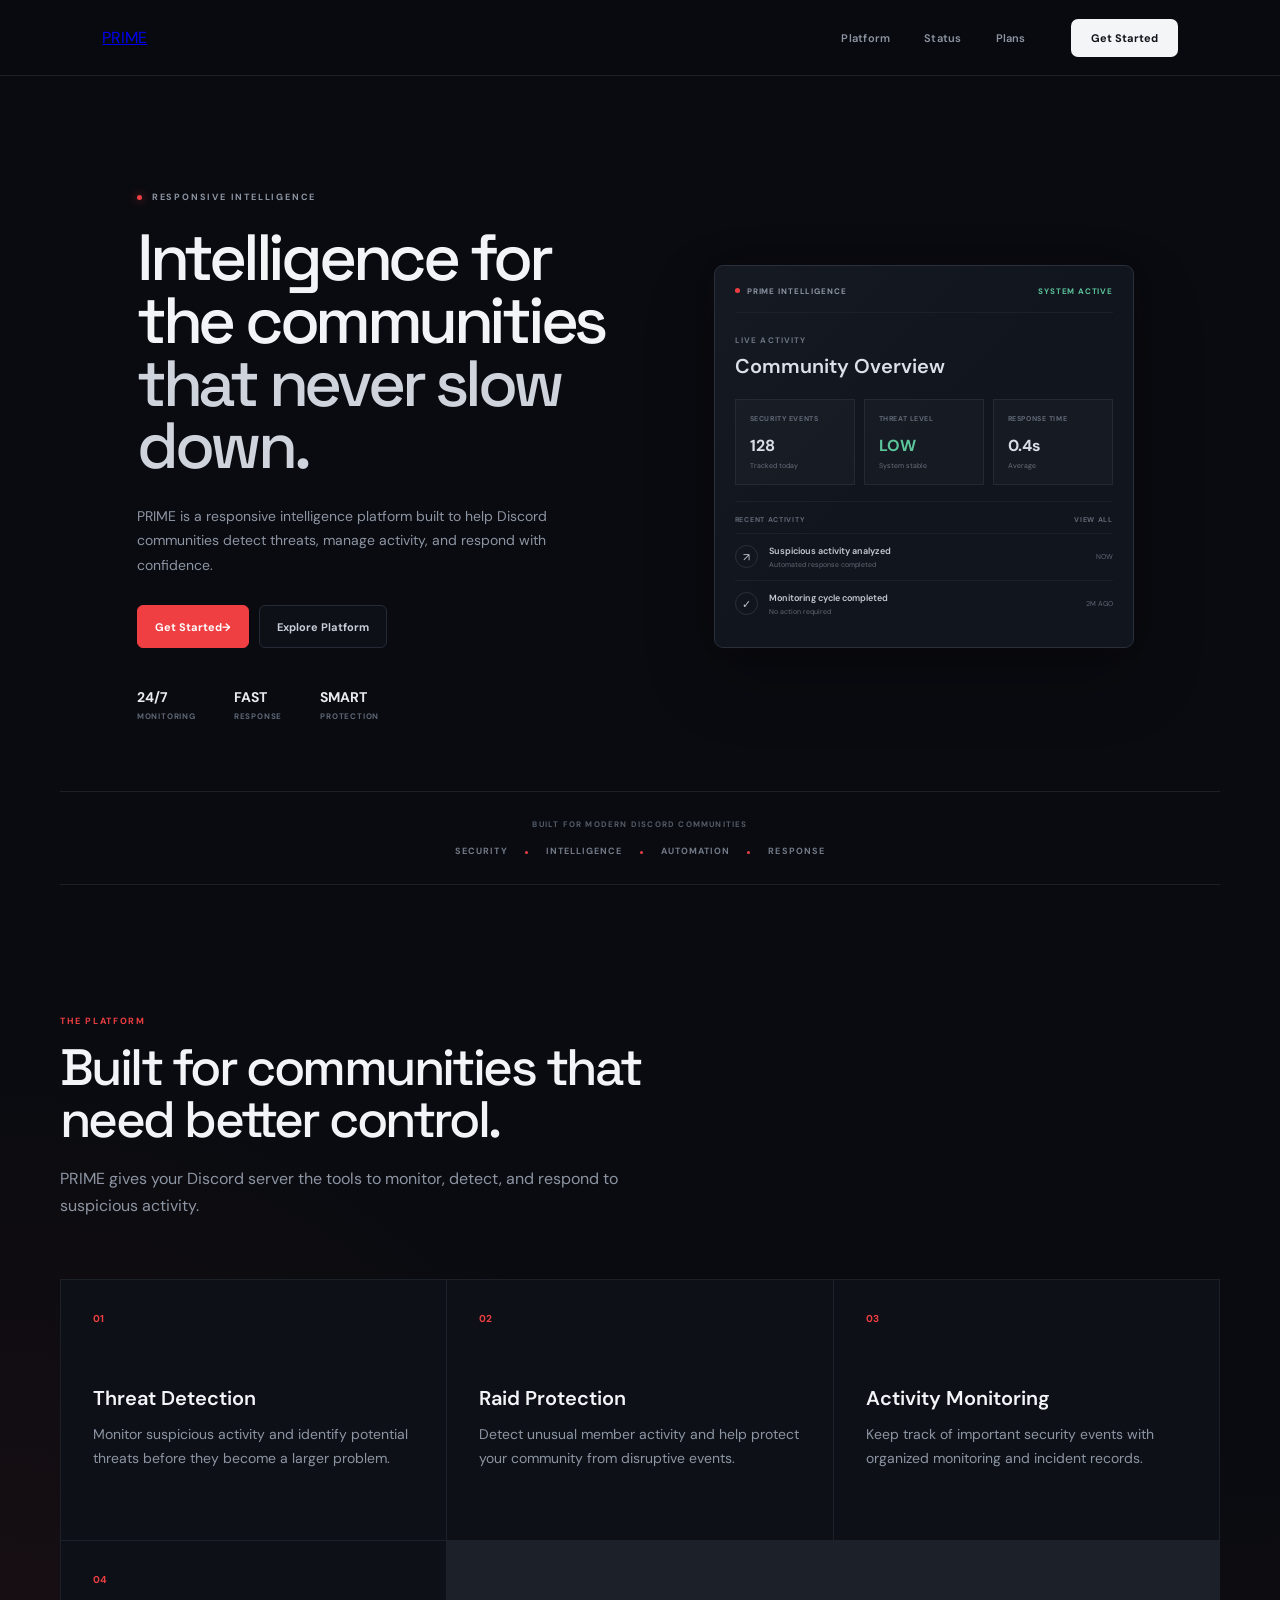
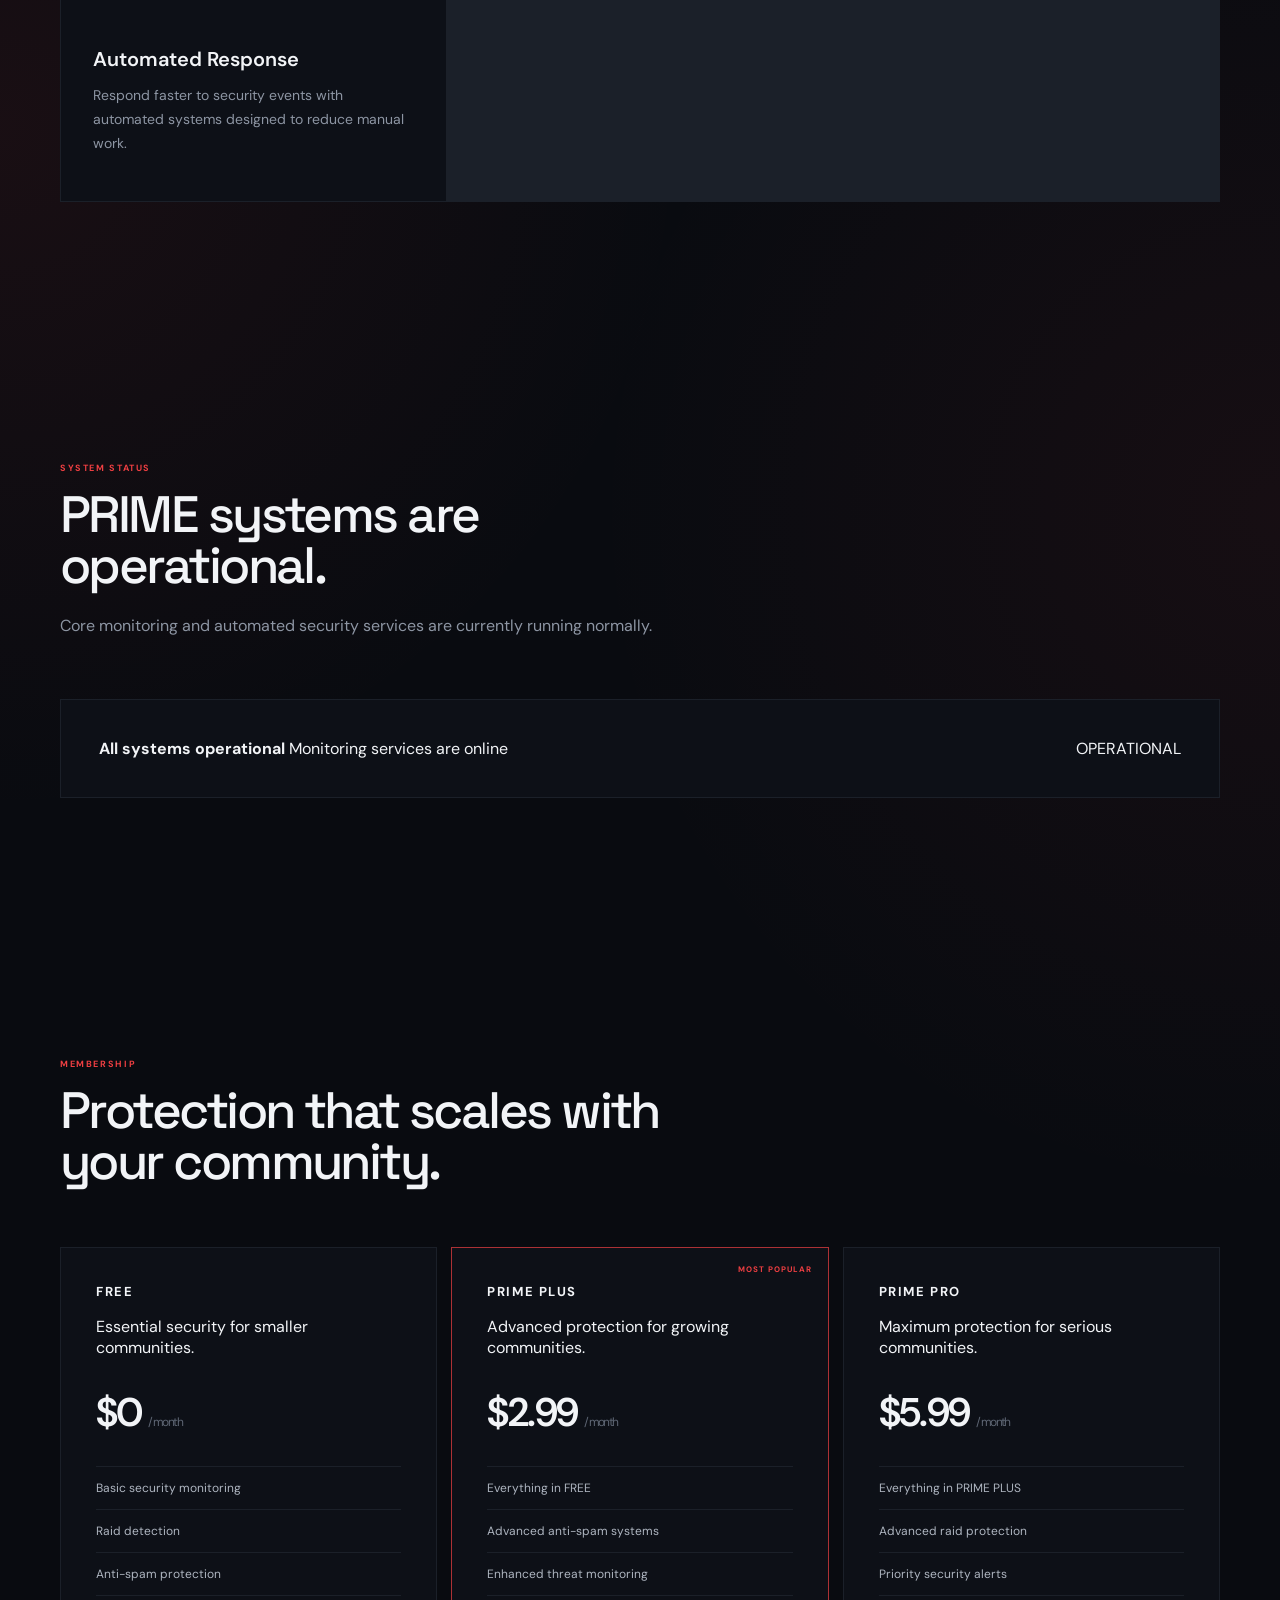
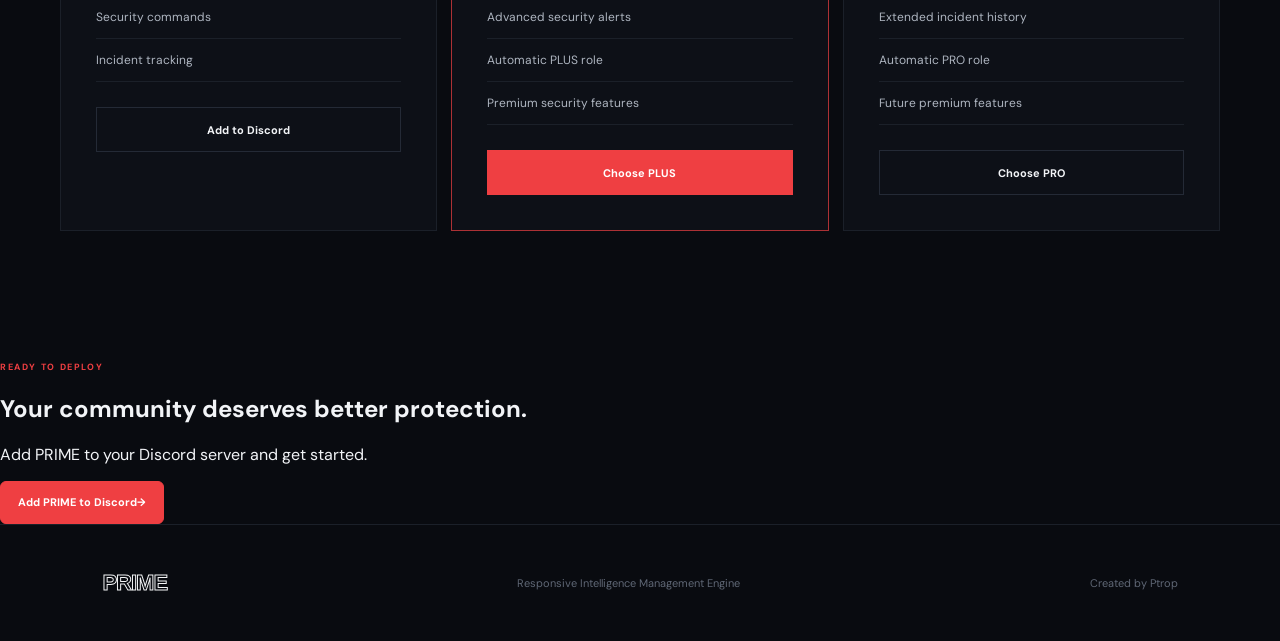
==== commit b046bd15: "Update index.html" ====
--- a/index.html
+++ b/index.html
@@ -9,7 +9,7 @@
     <link rel="preconnect" href="https://fonts.googleapis.com">
     <link rel="preconnect" href="https://fonts.gstatic.com" crossorigin>
 
-    <link href="https://fonts.googleapis.com/css2?family=Inter:wght@400;500;600;700;800&family=Orbitron:wght@600;700;800;900&display=swap" rel="stylesheet">
+    <link href="https://fonts.googleapis.com/css2?family=DM+Sans:wght@400;500;600;700&family=Space+Grotesk:wght@400;500;600;700&display=swap" rel="stylesheet">
 
     <link rel="stylesheet" href="style.css">
 </head>
@@ -43,31 +43,31 @@
 
         <section class="hero">
 
-            <div class="hero-content">
-
-                <div class="eyebrow">
-                    PRIME SECURITY PLATFORM
-                </div>
-
-                <h1 class="prime-title">
-                    PRIME
+            <div class="hero-left">
+
+                <div class="hero-eyebrow">
+                    <span class="hero-dot"></span>
+                    RESPONSIVE INTELLIGENCE
+                </div>
+
+                <h1>
+                    Intelligence for<br>
+                    the communities<br>
+                    <span>that never slow<br>
+                    down.</span>
                 </h1>
 
-                <div class="hero-subtitle">
-                    <span></span>
-                    RESPONSIVE INTELLIGENCE MANAGEMENT ENGINE
-                    <span></span>
-                </div>
-
                 <p class="hero-description">
-                    Intelligent Discord security and automated protection
-                    designed to help keep your community under control.
+                    PRIME is a responsive intelligence platform built to help
+                    Discord communities detect threats, manage activity, and
+                    respond with confidence.
                 </p>
 
                 <div class="hero-buttons">
 
                     <button class="primary-button add-button">
-                        Add to Discord
+                        Get Started
+                        <span>→</span>
                     </button>
 
                     <a href="#features" class="secondary-button">
@@ -76,27 +76,201 @@
 
                 </div>
 
+
+                <div class="hero-stats">
+
+                    <div class="stat">
+                        <strong>24/7</strong>
+                        <span>Monitoring</span>
+                    </div>
+
+                    <div class="stat">
+                        <strong>FAST</strong>
+                        <span>Response</span>
+                    </div>
+
+                    <div class="stat">
+                        <strong>SMART</strong>
+                        <span>Protection</span>
+                    </div>
+
+                </div>
+
+            </div>
+
+
+            <div class="dashboard-wrap">
+
+                <div class="dashboard-card">
+
+                    <div class="dashboard-top">
+
+                        <div class="dashboard-brand">
+                            <span class="dashboard-brand-dot"></span>
+                            PRIME INTELLIGENCE
+                        </div>
+
+                        <div class="system-active">
+                            SYSTEM ACTIVE
+                        </div>
+
+                    </div>
+
+
+                    <div class="dashboard-label">
+                        LIVE ACTIVITY
+                    </div>
+
+                    <h2 class="dashboard-title">
+                        Community Overview
+                    </h2>
+
+
+                    <div class="dashboard-metrics">
+
+                        <div class="metric">
+                            <span class="metric-label">
+                                SECURITY EVENTS
+                            </span>
+
+                            <span class="metric-value">
+                                128
+                            </span>
+
+                            <span class="metric-sub">
+                                Tracked today
+                            </span>
+                        </div>
+
+
+                        <div class="metric">
+                            <span class="metric-label">
+                                THREAT LEVEL
+                            </span>
+
+                            <span class="metric-value low">
+                                LOW
+                            </span>
+
+                            <span class="metric-sub">
+                                System stable
+                            </span>
+                        </div>
+
+
+                        <div class="metric">
+                            <span class="metric-label">
+                                RESPONSE TIME
+                            </span>
+
+                            <span class="metric-value">
+                                0.4s
+                            </span>
+
+                            <span class="metric-sub">
+                                Average
+                            </span>
+                        </div>
+
+                    </div>
+
+
+                    <div class="activity-section">
+
+                        <div class="activity-heading">
+                            <span>RECENT ACTIVITY</span>
+                            <span>VIEW ALL</span>
+                        </div>
+
+
+                        <div class="activity-row">
+
+                            <div class="activity-icon">
+                                ↗
+                            </div>
+
+                            <div class="activity-info">
+                                <span class="activity-name">
+                                    Suspicious activity analyzed
+                                </span>
+
+                                <span class="activity-sub">
+                                    Automated response completed
+                                </span>
+                            </div>
+
+                            <span class="activity-time">
+                                NOW
+                            </span>
+
+                        </div>
+
+
+                        <div class="activity-row">
+
+                            <div class="activity-icon">
+                                ✓
+                            </div>
+
+                            <div class="activity-info">
+                                <span class="activity-name">
+                                    Monitoring cycle completed
+                                </span>
+
+                                <span class="activity-sub">
+                                    No action required
+                                </span>
+                            </div>
+
+                            <span class="activity-time">
+                                2M AGO
+                            </span>
+
+                        </div>
+
+                    </div>
+
+                </div>
+
             </div>
 
         </section>
 
 
+        <!-- TRUST STRIP -->
+
+        <section class="trust-section">
+
+            <span class="trust-label">
+                BUILT FOR MODERN DISCORD COMMUNITIES
+            </span>
+
+            <div class="trust-items">
+                <span>Security</span>
+                <span>Intelligence</span>
+                <span>Automation</span>
+                <span>Response</span>
+            </div>
+
+        </section>
+
+
         <!-- FEATURES -->
 
-        <section id="features" class="features">
-
-            <div class="section-header">
-
-                <div class="section-kicker">
+        <section id="features" class="section">
+
+            <div class="section-heading">
+
+                <div class="section-eyebrow">
                     THE PLATFORM
                 </div>
 
                 <h2>
                     Built for communities that need
-                    <span>better control.</span>
+                    better control.
                 </h2>
 
-                <p>
+                <p class="section-description">
                     PRIME gives your Discord server the tools to monitor,
                     detect, and respond to suspicious activity.
                 </p>
@@ -112,7 +286,9 @@
                         01
                     </div>
 
-                    <h3>Threat Detection</h3>
+                    <h3>
+                        Threat Detection
+                    </h3>
 
                     <p>
                         Monitor suspicious activity and identify potential
@@ -128,7 +304,9 @@
                         02
                     </div>
 
-                    <h3>Raid Protection</h3>
+                    <h3>
+                        Raid Protection
+                    </h3>
 
                     <p>
                         Detect unusual member activity and help protect
@@ -144,7 +322,9 @@
                         03
                     </div>
 
-                    <h3>Activity Monitoring</h3>
+                    <h3>
+                        Activity Monitoring
+                    </h3>
 
                     <p>
                         Keep track of important security events with
@@ -160,7 +340,9 @@
                         04
                     </div>
 
-                    <h3>Automated Response</h3>
+                    <h3>
+                        Automated Response
+                    </h3>
 
                     <p>
                         Respond faster to security events with automated
@@ -176,36 +358,41 @@
 
         <!-- STATUS -->
 
-        <section id="status" class="status-section">
+        <section id="status" class="section section-small">
+
+            <div class="section-heading">
+
+                <div class="section-eyebrow">
+                    SYSTEM STATUS
+                </div>
+
+                <h2>
+                    PRIME systems are operational.
+                </h2>
+
+                <p class="section-description">
+                    Core monitoring and automated security services are
+                    currently running normally.
+                </p>
+
+            </div>
+
 
             <div class="status-card">
 
-                <div class="status-left">
-
-                    <div class="section-kicker">
-                        NETWORK STATUS
-                    </div>
-
-                    <h2>
-                        PRIME systems operational.
-                    </h2>
-
-                    <p>
-                        Core security services are currently running normally.
-                    </p>
-
-                </div>
-
-
-                <div class="status-indicator">
+                <div class="status-main">
 
                     <div class="status-dot"></div>
 
                     <div>
-                        <strong>Operational</strong>
-                        <span>All systems online</span>
-                    </div>
-
+                        <strong>All systems operational</strong>
+                        <span>Monitoring services are online</span>
+                    </div>
+
+                </div>
+
+                <div class="status-label">
+                    OPERATIONAL
                 </div>
 
             </div>
@@ -215,17 +402,17 @@
 
         <!-- PRICING -->
 
-        <section id="pricing" class="pricing">
-
-            <div class="section-header">
-
-                <div class="section-kicker">
+        <section id="pricing" class="section">
+
+            <div class="section-heading">
+
+                <div class="section-eyebrow">
                     MEMBERSHIP
                 </div>
 
                 <h2>
                     Protection that scales with
-                    <span>your community.</span>
+                    your community.
                 </h2>
 
             </div>
@@ -234,80 +421,66 @@
             <div class="pricing-grid">
 
 
-                <!-- FREE -->
-
                 <div class="plan-card">
 
                     <div class="plan-top">
-
                         <h3>FREE</h3>
 
                         <p>
                             Essential security for smaller communities.
                         </p>
-
                     </div>
 
 
                     <div class="price">
-                        $0
-                        <span>/ month</span>
+                        $0 <span>/ month</span>
                     </div>
 
 
                     <ul>
-
                         <li>Basic security monitoring</li>
                         <li>Raid detection</li>
                         <li>Anti-spam protection</li>
                         <li>Security commands</li>
                         <li>Incident tracking</li>
-
                     </ul>
 
 
-                    <button class="plan-button free-button add-button">
+                    <button class="plan-button add-button">
                         Add to Discord
                     </button>
 
                 </div>
 
 
-                <!-- PLUS -->
-
                 <div class="plan-card popular">
 
-                    <div class="plan-tag">
+                    <div class="popular-label">
                         MOST POPULAR
                     </div>
 
 
                     <div class="plan-top">
-
                         <h3>PRIME PLUS</h3>
 
                         <p>
                             Advanced protection for growing communities.
                         </p>
-
                     </div>
 
 
                     <div class="price">
-                        $2.99
-                        <span>/ month</span>
+                        $2.99 <span>/ month</span>
                     </div>
 
 
                     <ul>
-
                         <li>Everything in FREE</li>
                         <li>Advanced anti-spam systems</li>
                         <li>Enhanced threat monitoring</li>
                         <li>Advanced security alerts</li>
                         <li>Automatic PLUS role</li>
                         <li>Premium security features</li>
-
                     </ul>
 
 
@@ -318,36 +491,29 @@
                 </div>
 
 
-                <!-- PRO -->
-
                 <div class="plan-card">
 
                     <div class="plan-top">
-
                         <h3>PRIME PRO</h3>
 
                         <p>
                             Maximum protection for serious communities.
                         </p>
-
                     </div>
 
 
                     <div class="price">
-                        $5.99
-                        <span>/ month</span>
+                        $5.99 <span>/ month</span>
                     </div>
 
 
                     <ul>
-
                         <li>Everything in PRIME PLUS</li>
                         <li>Advanced raid protection</li>
                         <li>Priority security alerts</li>
                         <li>Extended incident history</li>
                         <li>Automatic PRO role</li>
                         <li>Future premium features</li>
-
                     </ul>
 
 
@@ -357,7 +523,6 @@
 
                 </div>
 
-
             </div>
 
         </section>
@@ -369,13 +534,13 @@
 
             <div class="cta-box">
 
-                <div class="section-kicker">
-                    READY TO DEPLOY?
+                <div class="section-eyebrow">
+                    READY TO DEPLOY
                 </div>
 
                 <h2>
                     Your community deserves
-                    <span>better protection.</span>
+                    better protection.
                 </h2>
 
                 <p>
@@ -384,6 +549,7 @@
 
                 <button class="primary-button add-button">
                     Add PRIME to Discord
+                    <span>→</span>
                 </button>
 
             </div>
--- a/style.css
+++ b/style.css
@@ -1,2745 +1,1085 @@
-/* =========================================================
-   PRIME
-   Created by Ptrop
-   ========================================================= */
-
-
-/* RESET */
+@import url('https://fonts.googleapis.com/css2?family=DM+Sans:wght@400;500;600;700&family=Space+Grotesk:wght@400;500;600;700&display=swap');
+
+:root {
+    --bg: #090b10;
+    --bg-soft: #0d1017;
+    --panel: #11151e;
+    --panel-light: #151a24;
+    --border: #242a36;
+    --border-soft: #1b2029;
+    --text: #f2f4f7;
+    --muted: #8d95a3;
+    --dim: #5f6775;
+    --red: #ef3f42;
+    --red-hover: #ff5053;
+    --green: #5cc59b;
+    --white: #f4f5f6;
+}
 
 * {
     box-sizing: border-box;
 }
 
-
 html {
     scroll-behavior: smooth;
 }
 
-
 body {
     margin: 0;
-    min-width: 320px;
-
     background:
-        #08090b;
-
-    color:
-        #f4f4f4;
-
-    font-family:
-        "DM Sans",
-        Arial,
-        sans-serif;
-
+        radial-gradient(
+            circle at 0% 45%,
+            rgba(239, 63, 66, 0.07),
+            transparent 28%
+        ),
+        radial-gradient(
+            circle at 100% 55%,
+            rgba(239, 63, 66, 0.06),
+            transparent 28%
+        ),
+        var(--bg);
+    color: var(--text);
+    font-family: "DM Sans", Arial, sans-serif;
     overflow-x: hidden;
 }
-
-
-body.modal-open {
-    overflow: hidden;
-}
-
 
 button,
 a {
     font-family: inherit;
 }
 
-
 button {
     cursor: pointer;
 }
 
 
-a {
-    color: inherit;
-}
-
-
-/* =========================================================
-   VARIABLES
-   ========================================================= */
-
-:root {
-
-    --background:
-        #08090b;
-
-    --background-soft:
-        #0d0e12;
-
-    --surface:
-        #101116;
-
-    --surface-light:
-        #15161c;
-
-    --border:
-        rgba(255, 255, 255, 0.09);
-
-    --border-strong:
-        rgba(255, 255, 255, 0.16);
-
-    --text:
-        #f5f5f5;
-
-    --muted:
-        #92949d;
-
-    --muted-dark:
-        #656770;
-
-    --red:
-        #e23535;
-
-    --red-bright:
-        #ff4b4b;
-
-    --green:
-        #5ce09c;
-
-}
-
-
-/* =========================================================
-   BACKGROUND
-   ========================================================= */
-
-.background-grid {
-
-    position: fixed;
-
-    inset: 0;
-
-    pointer-events: none;
-
-    opacity: 0.25;
-
-    z-index: -3;
-
-    background-image:
-        linear-gradient(
-            rgba(255, 255, 255, 0.025) 1px,
-            transparent 1px
-        ),
-        linear-gradient(
-            90deg,
-            rgba(255, 255, 255, 0.025) 1px,
-            transparent 1px
-        );
-
-    background-size:
-        72px 72px;
-
-}
-
-
-.red-glow {
-
-    position: fixed;
-
-    width: 500px;
-    height: 500px;
-
+/* =========================
+   NAVIGATION
+========================= */
+
+nav {
+    width: 100%;
+    height: 76px;
+    padding: 0 clamp(24px, 8vw, 130px);
+    display: flex;
+    align-items: center;
+    justify-content: space-between;
+
+    background: rgba(9, 11, 16, 0.92);
+    backdrop-filter: blur(18px);
+
+    border-bottom: 1px solid var(--border-soft);
+
+    position: sticky;
+    top: 0;
+    z-index: 1000;
+}
+
+.logo {
+    display: inline-block;
+
+    font-family: "Arial Black", Impact, sans-serif;
+    font-size: 34px;
+    font-weight: 900;
+    letter-spacing: -2px;
+
+    color: transparent;
+
+    -webkit-text-stroke: 1.5px var(--white);
+
+    line-height: 1;
+    text-decoration: none;
+
+    transition: 0.2s ease;
+}
+
+.logo:hover {
+    transform: scale(1.03);
+    -webkit-text-stroke-color: #ffffff;
+}
+
+.nav-links {
+    display: flex;
+    align-items: center;
+    gap: 34px;
+    margin-left: auto;
+    margin-right: 45px;
+}
+
+.nav-links a {
+    color: var(--muted);
+    text-decoration: none;
+
+    font-size: 11px;
+    font-weight: 600;
+    letter-spacing: 0.02em;
+
+    transition: color 0.2s ease;
+}
+
+.nav-links a:hover {
+    color: var(--white);
+}
+
+.nav-button {
+    border: none;
+
+    padding: 12px 20px;
+    border-radius: 7px;
+
+    background: var(--white);
+    color: #111318;
+
+    font-size: 11px;
+    font-weight: 700;
+
+    transition: all 0.2s ease;
+}
+
+.nav-button:hover {
+    background: #ffffff;
+    transform: translateY(-1px);
+}
+
+
+/* =========================
+   HERO
+========================= */
+
+.hero {
+    min-height: 635px;
+
+    width: min(100%, 1160px);
+    margin: 0 auto;
+
+    padding:
+        clamp(70px, 9vw, 120px)
+        clamp(24px, 6vw, 80px)
+        70px;
+
+    display: grid;
+    grid-template-columns: 1fr 0.9fr;
+    align-items: center;
+    gap: 80px;
+
+    position: relative;
+}
+
+.hero-left {
+    max-width: 590px;
+}
+
+.hero-eyebrow {
+    display: flex;
+    align-items: center;
+    gap: 10px;
+
+    color: var(--muted);
+
+    font-size: 9px;
+    font-weight: 700;
+    letter-spacing: 0.2em;
+
+    margin-bottom: 24px;
+
+    text-transform: uppercase;
+}
+
+.hero-dot {
+    width: 5px;
+    height: 5px;
+
+    background: var(--red);
     border-radius: 50%;
 
-    pointer-events: none;
-
-    filter: blur(150px);
-
-    opacity: 0.08;
-
-    z-index: -2;
-
-    background:
-        var(--red);
-
-}
-
-
-.glow-one {
-
-    top: -250px;
-    left: -250px;
-
-}
-
-
-.glow-two {
-
-    right: -300px;
-    top: 700px;
-
-}
-
-
-/* =========================================================
-   NAVIGATION
-   ========================================================= */
-
-.header {
-
-    position: sticky;
-
-    top: 0;
-
+    box-shadow: 0 0 10px rgba(239, 63, 66, 0.8);
+}
+
+.hero h1 {
+    margin: 0;
+
+    max-width: 590px;
+
+    font-family: "Space Grotesk", Arial, sans-serif;
+
+    font-size: clamp(50px, 5.1vw, 76px);
+    font-weight: 500;
+    letter-spacing: -0.065em;
+    line-height: 0.96;
+
+    color: var(--text);
+}
+
+.hero h1 span {
+    color: #cfd3db;
+}
+
+.hero-description {
+    max-width: 480px;
+
+    margin: 26px 0 0;
+
+    color: var(--muted);
+
+    font-size: 14px;
+    line-height: 1.75;
+}
+
+
+/* =========================
+   HERO BUTTONS
+========================= */
+
+.hero-buttons {
+    display: flex;
+    align-items: center;
+    gap: 10px;
+
+    margin-top: 28px;
+}
+
+.primary-button,
+.secondary-button {
+    display: inline-flex;
+    align-items: center;
+    justify-content: center;
+
+    min-height: 43px;
+
+    padding: 0 17px;
+
+    border-radius: 6px;
+
+    font-size: 11px;
+    font-weight: 700;
+
+    text-decoration: none;
+
+    transition: all 0.2s ease;
+}
+
+.primary-button {
+    border: 1px solid var(--red);
+
+    background: var(--red);
+    color: white;
+}
+
+.primary-button:hover {
+    background: var(--red-hover);
+    border-color: var(--red-hover);
+
+    transform: translateY(-2px);
+
+    box-shadow: 0 8px 25px rgba(239, 63, 66, 0.18);
+}
+
+.secondary-button {
+    border: 1px solid var(--border);
+    background: rgba(17, 21, 30, 0.55);
+
+    color: #c8ced8;
+}
+
+.secondary-button:hover {
+    border-color: #3a4353;
+    background: #141923;
+
+    color: white;
+}
+
+
+/* =========================
+   HERO STATS
+========================= */
+
+.hero-stats {
+    display: flex;
+    align-items: flex-start;
+    gap: 38px;
+
+    margin-top: 40px;
+}
+
+.stat {
+    display: flex;
+    flex-direction: column;
+    gap: 5px;
+}
+
+.stat strong {
+    color: #e8ebef;
+
+    font-size: 14px;
+    font-weight: 700;
+}
+
+.stat span {
+    color: var(--dim);
+
+    font-size: 8px;
+    font-weight: 700;
+    letter-spacing: 0.1em;
+
+    text-transform: uppercase;
+}
+
+
+/* =========================
+   DASHBOARD CARD
+========================= */
+
+.dashboard-wrap {
+    display: flex;
+    justify-content: center;
+}
+
+.dashboard-card {
     width: 100%;
-
-    z-index: 1000;
-
-    border-bottom:
-        1px solid var(--border);
-
-    background:
-        rgba(8, 9, 11, 0.86);
-
-    backdrop-filter:
-        blur(18px);
-
-}
-
-
-.navbar {
-
-    width: min(100% - 48px, 1280px);
-
-    height: 76px;
-
-    margin: auto;
-
-    display: flex;
-
-    align-items: center;
-
-    justify-content: space-between;
-
-}
-
-
-.brand {
-
-    display: flex;
-
-    align-items: center;
-
-    text-decoration: none;
-
-}
-
-
-/*
-   IMPORTANT:
-   This is what keeps your PRIME logo small.
-*/
-
-.nav-logo {
-
-    display: block;
-
-    width: auto;
-
-    height: 38px;
-
-    max-width: 180px;
-
-    object-fit: contain;
-
-}
-
-
-.nav-links {
-
-    display: flex;
-
-    align-items: center;
-
-    gap: 32px;
-
-}
-
-
-.nav-links a {
-
-    color:
-        var(--muted);
-
-    text-decoration: none;
-
-    font-size: 13px;
-
-    font-weight: 500;
-
-    transition:
-        color 0.2s ease;
-
-}
-
-
-.nav-links a:hover {
-
-    color:
-        var(--text);
-
-}
-
-
-.nav-cta {
-
-    border:
-        1px solid var(--border-strong);
-
-    background:
-        #f2f2f2;
-
-    color:
-        #090909;
-
-    border-radius:
-        7px;
-
-    padding:
-        11px 17px;
-
-    font-size:
-        13px;
-
-    font-weight:
-        700;
-
-    transition:
-        0.2s ease;
-
-}
-
-
-.nav-cta:hover {
-
-    background:
-        white;
-
-    transform:
-        translateY(-1px);
-
-}
-
-
-.mobile-menu-button {
-
-    display: none;
-
-    width: 44px;
-
-    height: 40px;
-
-    border:
-        1px solid var(--border);
-
-    background:
-        transparent;
-
-    border-radius:
-        7px;
-
-}
-
-
-.mobile-menu-button span {
-
-    display: block;
-
-    width: 17px;
-
-    height: 1px;
-
-    margin: 5px auto;
-
-    background:
-        white;
-
-}
-
-
-.mobile-menu {
-
-    display: none;
-
-}
-
-
-/* =========================================================
-   HERO
-   ========================================================= */
-
-.hero {
-
-    width: min(100% - 48px, 1280px);
-
-    min-height: 780px;
-
-    margin: auto;
-
-    padding:
-        100px 0 110px;
-
-    display: grid;
-
-    grid-template-columns:
-        1fr 0.95fr;
-
-    align-items: center;
-
-    gap: 90px;
-
-}
-
-
-.hero-content {
-
-    max-width:
-        690px;
-
-}
-
-
-.eyebrow {
-
-    display: inline-flex;
-
-    align-items: center;
-
-    gap: 10px;
-
-    color:
-        var(--muted);
-
-    font-size:
-        11px;
-
-    font-weight:
-        700;
-
-    letter-spacing:
-        0.16em;
-
-}
-
-
-.status-dot {
-
-    width: 7px;
-
-    height: 7px;
-
-    border-radius: 50%;
-
-    background:
-        var(--red);
-
-    box-shadow:
-        0 0 18px var(--red);
-
-}
-
-
-.hero h1 {
-
-    margin:
-        25px 0 0;
-
-    font-family:
-        "Space Grotesk",
-        sans-serif;
-
-    font-size:
-        clamp(54px, 6vw, 86px);
-
-    line-height:
-        0.97;
-
-    letter-spacing:
-        -0.065em;
-
-    font-weight:
-        600;
-
-}
-
-
-.hero h1 span {
-
-    display: block;
-
-    color:
-        #b7b7bc;
-
-}
-
-
-.hero-description {
-
-    max-width:
-        590px;
-
-    margin:
-        30px 0 0;
-
-    color:
-        var(--muted);
-
-    font-size:
-        17px;
-
-    line-height:
-        1.75;
-
-}
-
-
-.hero-actions {
-
-    display: flex;
-
-    align-items: center;
-
-    gap: 12px;
-
-    margin-top:
-        36px;
-
-}
-
-
-.primary-button {
-
-    display: inline-flex;
-
-    align-items: center;
-
-    justify-content: center;
-
-    gap: 20px;
-
-    min-height: 52px;
-
-    border:
-        1px solid var(--red);
-
-    background:
-        var(--red);
-
-    color:
-        white;
-
-    border-radius:
-        7px;
-
-    padding:
-        0 21px;
-
-    font-size:
-        13px;
-
-    font-weight:
-        700;
-
-    transition:
-        0.2s ease;
-
-}
-
-
-.primary-button:hover {
-
-    background:
-        var(--red-bright);
-
-    transform:
-        translateY(-2px);
-
-    box-shadow:
-        0 12px 40px rgba(226, 53, 53, 0.2);
-
-}
-
-
-.button-arrow {
-
-    font-size:
-        18px;
-
-    line-height:
-        1;
-
-}
-
-
-.secondary-button {
-
-    display: inline-flex;
-
-    align-items: center;
-
-    justify-content: center;
-
-    min-height: 52px;
-
-    padding:
-        0 21px;
-
-    border:
-        1px solid var(--border);
-
-    border-radius:
-        7px;
-
-    text-decoration: none;
-
-    color:
-        #d7d7d9;
-
-    font-size:
-        13px;
-
-    font-weight:
-        600;
-
-    transition:
-        0.2s ease;
-
-}
-
-
-.secondary-button:hover {
-
-    border-color:
-        var(--border-strong);
-
-    background:
-        rgba(255, 255, 255, 0.03);
-
-}
-
-
-.hero-meta {
-
-    display: flex;
-
-    gap: 40px;
-
-    margin-top:
-        65px;
-
-}
-
-
-.hero-meta div {
-
-    display: flex;
-
-    flex-direction: column;
-
-    gap: 7px;
-
-}
-
-
-.hero-meta strong {
-
-    font-family:
-        "Space Grotesk",
-        sans-serif;
-
-    font-size:
-        16px;
-
-    letter-spacing:
-        0.03em;
-
-}
-
-
-.hero-meta span {
-
-    color:
-        var(--muted-dark);
-
-    font-size:
-        11px;
-
-    text-transform:
-        uppercase;
-
-    letter-spacing:
-        0.1em;
-
-}
-
-
-/* =========================================================
-   HERO WINDOW
-   ========================================================= */
-
-.hero-visual {
-
-    position: relative;
-
-}
-
-
-.intel-window {
-
-    width: 100%;
-
-    max-width: 580px;
-
-    margin-left: auto;
-
-    border:
-        1px solid var(--border-strong);
-
-    border-radius:
-        12px;
-
-    overflow: hidden;
+    max-width: 420px;
 
     background:
         linear-gradient(
-            145deg,
-            rgba(22, 23, 29, 0.96),
-            rgba(12, 13, 17, 0.96)
-        );
+            135deg,
+            rgba(255, 255, 255, 0.02),
+            transparent 50%
+        ),
+        var(--panel);
+
+    border: 1px solid #292f3b;
+
+    border-radius: 9px;
+
+    padding: 20px;
 
     box-shadow:
-        0 30px 100px rgba(0, 0, 0, 0.45);
-
-}
-
-
-.window-header {
-
-    display: flex;
-
+        0 30px 70px rgba(0, 0, 0, 0.22),
+        0 0 40px rgba(239, 63, 66, 0.025);
+}
+
+.dashboard-top {
+    display: flex;
+    align-items: center;
     justify-content: space-between;
 
-    align-items: center;
-
-    padding:
-        16px 20px;
-
-    border-bottom:
-        1px solid var(--border);
-
-}
-
-
-.window-title {
-
-    display: flex;
-
-    align-items: center;
+    padding-bottom: 16px;
+
+    border-bottom: 1px solid var(--border-soft);
+}
+
+.dashboard-brand {
+    display: flex;
+    align-items: center;
+    gap: 7px;
+
+    color: #8d95a3;
+
+    font-size: 8px;
+    font-weight: 700;
+    letter-spacing: 0.11em;
+}
+
+.dashboard-brand-dot {
+    width: 5px;
+    height: 5px;
+
+    border-radius: 50%;
+
+    background: var(--red);
+}
+
+.system-active {
+    color: var(--green);
+
+    font-size: 8px;
+    font-weight: 700;
+    letter-spacing: 0.1em;
+}
+
+.dashboard-label {
+    margin-top: 22px;
+
+    color: #6e7684;
+
+    font-size: 8px;
+    font-weight: 700;
+    letter-spacing: 0.14em;
+}
+
+.dashboard-title {
+    margin: 8px 0 20px;
+
+    color: #dce0e7;
+
+    font-size: 20px;
+    font-weight: 600;
+}
+
+.dashboard-metrics {
+    display: grid;
+    grid-template-columns: repeat(3, 1fr);
 
     gap: 9px;
-
-    color:
-        #c7c7cc;
-
-    font-size:
-        10px;
-
-    font-weight:
-        700;
-
-    letter-spacing:
-        0.13em;
-
-}
-
-
-.window-dot {
-
-    width: 7px;
-
-    height: 7px;
-
+}
+
+.metric {
+    min-height: 76px;
+
+    padding: 14px;
+
+    background: rgba(255, 255, 255, 0.018);
+
+    border: 1px solid #242a34;
+}
+
+.metric-label {
+    display: block;
+
+    color: #626a77;
+
+    font-size: 7px;
+    font-weight: 700;
+    letter-spacing: 0.08em;
+}
+
+.metric-value {
+    display: block;
+
+    margin-top: 12px;
+
+    color: #d9dde4;
+
+    font-size: 16px;
+    font-weight: 700;
+}
+
+.metric-value.low {
+    color: var(--green);
+}
+
+.metric-sub {
+    display: block;
+
+    margin-top: 5px;
+
+    color: #69717e;
+
+    font-size: 7px;
+}
+
+.activity-section {
+    margin-top: 16px;
+
+    border-top: 1px solid var(--border-soft);
+}
+
+.activity-heading {
+    display: flex;
+    align-items: center;
+    justify-content: space-between;
+
+    padding: 13px 0 9px;
+
+    color: #626a77;
+
+    font-size: 7px;
+    font-weight: 700;
+    letter-spacing: 0.1em;
+}
+
+.activity-heading a {
+    color: #626a77;
+    text-decoration: none;
+}
+
+.activity-row {
+    display: flex;
+    align-items: center;
+    gap: 11px;
+
+    padding: 11px 0;
+
+    border-top: 1px solid var(--border-soft);
+}
+
+.activity-icon {
+    width: 23px;
+    height: 23px;
+
+    display: grid;
+    place-items: center;
+
+    border: 1px solid #2a303a;
     border-radius: 50%;
 
-    background:
-        var(--red);
-
-}
-
-
-.window-status {
-
-    color:
-        var(--green);
-
-    font-size:
-        9px;
-
-    font-weight:
-        700;
-
-    letter-spacing:
-        0.12em;
-
-}
-
-
-.intel-content {
-
-    padding:
-        30px;
-
-}
-
-
-.intel-top {
-
-    display: flex;
-
+    color: #c4cad4;
+
+    font-size: 11px;
+}
+
+.activity-info {
+    flex: 1;
+}
+
+.activity-name {
+    display: block;
+
+    color: #c5cad3;
+
+    font-size: 9px;
+    font-weight: 600;
+}
+
+.activity-sub {
+    display: block;
+
+    margin-top: 3px;
+
+    color: #626a77;
+
+    font-size: 7px;
+}
+
+.activity-time {
+    color: #606875;
+
+    font-size: 7px;
+}
+
+
+/* =========================
+   TRUST STRIP
+========================= */
+
+.trust-section {
+    width: min(100% - 48px, 1160px);
+
+    margin: 0 auto;
+
+    border-top: 1px solid var(--border-soft);
+    border-bottom: 1px solid var(--border-soft);
+
+    padding: 27px 0;
+}
+
+.trust-label {
+    display: block;
+
+    margin-bottom: 16px;
+
+    text-align: center;
+
+    color: #555d69;
+
+    font-size: 8px;
+    font-weight: 700;
+    letter-spacing: 0.15em;
+
+    text-transform: uppercase;
+}
+
+.trust-items {
+    display: flex;
+    justify-content: center;
+    align-items: center;
+    gap: 38px;
+
+    color: #737b88;
+
+    font-size: 9px;
+    font-weight: 700;
+    letter-spacing: 0.12em;
+
+    text-transform: uppercase;
+}
+
+.trust-items span {
+    position: relative;
+}
+
+.trust-items span:not(:last-child)::after {
+    content: "";
+
+    position: absolute;
+
+    top: 50%;
+    right: -20px;
+
+    width: 3px;
+    height: 3px;
+
+    background: var(--red);
+    border-radius: 50%;
+}
+
+
+/* =========================
+   SECTIONS
+========================= */
+
+.section {
+    width: min(100% - 48px, 1160px);
+
+    margin: 0 auto;
+
+    padding: 130px 0;
+}
+
+.section-heading {
+    max-width: 600px;
+
+    margin-bottom: 60px;
+}
+
+.section-eyebrow {
+    color: var(--red);
+
+    font-size: 9px;
+    font-weight: 700;
+    letter-spacing: 0.18em;
+
+    text-transform: uppercase;
+}
+
+.section h2 {
+    margin: 15px 0 0;
+
+    font-family: "Space Grotesk", sans-serif;
+
+    font-size: clamp(36px, 4vw, 55px);
+    font-weight: 500;
+    letter-spacing: -0.05em;
+    line-height: 1;
+}
+
+.section-description {
+    margin-top: 20px;
+
+    color: var(--muted);
+
+    line-height: 1.7;
+}
+
+
+/* =========================
+   FEATURE GRID
+========================= */
+
+.feature-grid {
+    display: grid;
+    grid-template-columns: repeat(3, 1fr);
+
+    gap: 1px;
+
+    background: var(--border-soft);
+
+    border: 1px solid var(--border-soft);
+}
+
+.feature-card {
+    min-height: 260px;
+
+    padding: 32px;
+
+    background: var(--bg-soft);
+
+    transition: background 0.25s ease;
+}
+
+.feature-card:hover {
+    background: var(--panel);
+}
+
+.feature-number {
+    color: var(--red);
+
+    font-size: 10px;
+    font-weight: 700;
+}
+
+.feature-card h3 {
+    margin: 60px 0 12px;
+
+    font-size: 20px;
+    font-weight: 600;
+}
+
+.feature-card p {
+    margin: 0;
+
+    color: var(--muted);
+
+    font-size: 14px;
+    line-height: 1.7;
+}
+
+
+/* =========================
+   PRICING
+========================= */
+
+.pricing-grid {
+    display: grid;
+    grid-template-columns: repeat(3, 1fr);
+
+    gap: 14px;
+}
+
+.plan-card {
+    position: relative;
+
+    padding: 35px;
+
+    background: var(--bg-soft);
+
+    border: 1px solid var(--border-soft);
+}
+
+.plan-card.popular {
+    border-color: rgba(239, 63, 66, 0.7);
+}
+
+.popular-label {
+    position: absolute;
+    top: 16px;
+    right: 16px;
+
+    color: var(--red);
+
+    font-size: 8px;
+    font-weight: 700;
+    letter-spacing: 0.12em;
+}
+
+.plan-card h3 {
+    margin: 0;
+
+    font-size: 13px;
+    letter-spacing: 0.12em;
+}
+
+.plan-description {
+    min-height: 45px;
+
+    margin: 18px 0;
+
+    color: var(--muted);
+
+    font-size: 13px;
+    line-height: 1.6;
+}
+
+.price {
+    margin: 28px 0;
+
+    font-size: 40px;
+    font-weight: 600;
+    letter-spacing: -0.04em;
+}
+
+.price span {
+    color: var(--dim);
+
+    font-size: 12px;
+    font-weight: 400;
+}
+
+.plan-card ul {
+    list-style: none;
+
+    margin: 0;
+    padding: 0;
+
+    border-top: 1px solid var(--border-soft);
+}
+
+.plan-card li {
+    padding: 13px 0;
+
+    border-bottom: 1px solid var(--border-soft);
+
+    color: #aeb5c0;
+
+    font-size: 12px;
+}
+
+.plan-button {
+    width: 100%;
+
+    margin-top: 25px;
+
+    min-height: 45px;
+
+    border: 1px solid var(--border);
+
+    background: transparent;
+
+    color: var(--text);
+
+    font-size: 11px;
+    font-weight: 700;
+
+    transition: 0.2s ease;
+}
+
+.plan-button:hover {
+    border-color: var(--white);
+    background: var(--white);
+    color: #111318;
+}
+
+.plus-button {
+    border-color: var(--red);
+    background: var(--red);
+    color: white;
+}
+
+.plus-button:hover {
+    border-color: var(--red-hover);
+    background: var(--red-hover);
+}
+
+
+/* =========================
+   STATUS
+========================= */
+
+.status-section {
+    width: min(100% - 48px, 1160px);
+
+    margin: 0 auto;
+
+    padding: 0 0 120px;
+}
+
+.status-card {
+    display: flex;
+    align-items: center;
     justify-content: space-between;
 
-    align-items: flex-start;
-
-}
-
-
-.small-label {
-
-    color:
-        var(--muted-dark);
-
-    font-size:
-        9px;
-
-    font-weight:
-        700;
-
-    letter-spacing:
-        0.13em;
-
-}
-
-
-.intel-top h2 {
-
-    margin:
-        9px 0 0;
-
-    font-family:
-        "Space Grotesk",
-        sans-serif;
-
-    font-size:
-        26px;
-
-    font-weight:
-        500;
-
-}
-
-
-.live-indicator {
-
-    padding:
-        6px 9px;
-
-    color:
-        #ff6b6b;
-
-    background:
-        rgba(226, 53, 53, 0.08);
-
-    border:
-        1px solid rgba(226, 53, 53, 0.2);
-
-    border-radius:
-        4px;
-
-    font-size:
-        9px;
-
-    font-weight:
-        700;
-
-    letter-spacing:
-        0.1em;
-
-}
-
-
-.metric-grid {
-
-    display: grid;
-
-    grid-template-columns:
-        repeat(3, 1fr);
-
-    gap: 10px;
-
-    margin-top:
-        30px;
-
-}
-
-
-.metric-card {
-
-    min-height: 120px;
-
-    padding:
-        16px;
-
-    display: flex;
-
-    flex-direction: column;
-
-    border:
-        1px solid var(--border);
-
-    background:
-        rgba(255, 255, 255, 0.02);
-
-}
-
-
-.metric-card > span {
-
-    color:
-        var(--muted-dark);
-
-    font-size:
-        8px;
-
-    font-weight:
-        700;
-
-    letter-spacing:
-        0.08em;
-
-}
-
-
-.metric-card strong {
-
-    margin-top:
-        20px;
-
-    font-family:
-        "Space Grotesk",
-        sans-serif;
-
-    font-size:
-        23px;
-
-    font-weight:
-        500;
-
-}
-
-
-.metric-card small {
-
-    margin-top:
-        auto;
-
-    color:
-        var(--muted);
-
-    font-size:
-        9px;
-
-}
-
-
-.green-text {
-
-    color:
-        var(--green);
-
-}
-
-
-.activity-panel {
-
-    margin-top:
-        20px;
-
-    border-top:
-        1px solid var(--border);
-
-}
-
-
-.activity-header {
-
-    display: flex;
-
+    padding: 38px;
+
+    background: var(--bg-soft);
+
+    border: 1px solid var(--border-soft);
+}
+
+.status-card h2 {
+    margin: 0;
+
+    font-size: 22px;
+}
+
+.status-card p {
+    margin: 10px 0 0;
+
+    color: var(--muted);
+
+    font-size: 13px;
+}
+
+.status-online {
+    color: var(--green);
+
+    font-size: 10px;
+    font-weight: 700;
+    letter-spacing: 0.12em;
+}
+
+
+/* =========================
+   FOOTER
+========================= */
+
+footer {
+    border-top: 1px solid var(--border-soft);
+
+    padding: 45px clamp(24px, 8vw, 130px);
+
+    display: flex;
+    align-items: center;
     justify-content: space-between;
-
-    padding:
-        17px 0;
-
-    color:
-        var(--muted-dark);
-
-    font-size:
-        9px;
-
-    font-weight:
-        700;
-
-    letter-spacing:
-        0.1em;
-
-}
-
-
-.activity-row {
-
-    display: grid;
-
-    grid-template-columns:
-        36px 1fr auto;
-
-    align-items: center;
-
-    gap: 13px;
-
-    padding:
-        15px 0;
-
-    border-top:
-        1px solid var(--border);
-
-}
-
-
-.activity-icon {
-
-    display: flex;
-
-    align-items: center;
-
+    gap: 30px;
+
+    color: var(--dim);
+
+    font-size: 11px;
+}
+
+.footer-logo {
+    font-family: "Arial Black", Impact, sans-serif;
+
+    font-size: 22px;
+    font-weight: 900;
+    letter-spacing: -1px;
+
+    color: transparent;
+
+    -webkit-text-stroke: 1px var(--white);
+}
+
+footer p {
+    margin: 0;
+}
+
+
+/* =========================
+   MODAL
+========================= */
+
+.modal {
+    position: fixed;
+    inset: 0;
+
+    display: flex;
+    align-items: center;
     justify-content: center;
 
-    width: 31px;
-
-    height: 31px;
-
-    color:
-        #d8d8dc;
-
-    border:
-        1px solid var(--border);
-
-    border-radius:
-        50%;
-
-}
-
-
-.activity-row strong {
-
-    display: block;
-
-    font-size:
-        11px;
-
-    font-weight:
-        600;
-
-}
-
-
-.activity-row div:nth-child(2) span {
-
-    display: block;
-
-    margin-top:
-        4px;
-
-    color:
-        var(--muted-dark);
-
-    font-size:
-        10px;
-
-}
-
-
-.activity-row time {
-
-    color:
-        var(--muted-dark);
-
-    font-size:
-        8px;
-
-    font-weight:
-        700;
-
-}
-
-
-/* =========================================================
-   TRUST BAR
-   ========================================================= */
-
-.trust-bar {
-
-    width: min(100% - 48px, 1280px);
-
-    margin: auto;
-
-    padding:
-        35px 0;
-
-    border-top:
-        1px solid var(--border);
-
-    border-bottom:
-        1px solid var(--border);
-
-}
-
-
-.trust-bar p {
-
-    margin:
-        0 0 22px;
-
-    color:
-        var(--muted-dark);
-
-    font-size:
-        9px;
-
-    font-weight:
-        700;
-
-    text-align: center;
-
-    letter-spacing:
-        0.16em;
-
-}
-
-
-.trust-items {
-
-    display: flex;
-
-    justify-content: center;
-
-    align-items: center;
-
-    gap: 30px;
-
-    color:
-        #6d6f78;
-
-    font-family:
-        "Space Grotesk",
-        sans-serif;
-
-    font-size:
-        12px;
-
-    letter-spacing:
-        0.12em;
-
-}
-
-
-.separator {
-
-    width: 3px;
-
-    height: 3px;
-
-    border-radius: 50%;
-
-    background:
-        var(--red);
-
-}
-
-
-/* =========================================================
-   SECTIONS
-   ========================================================= */
-
-.section {
-
-    width: min(100% - 48px, 1280px);
-
-    margin: auto;
-
-    padding:
-        150px 0;
-
-}
-
-
-.section-label {
-
-    color:
-        var(--red);
-
-    font-size:
-        10px;
-
-    font-weight:
-        700;
-
-    letter-spacing:
-        0.16em;
-
-}
-
-
-.section-heading {
-
-    display: grid;
-
-    grid-template-columns:
-        1.2fr 0.8fr;
-
-    align-items: end;
-
-    gap: 80px;
-
-}
-
-
-.section-heading h2,
-.pricing-header h2 {
-
-    margin:
-        20px 0 0;
-
-    font-family:
-        "Space Grotesk",
-        sans-serif;
-
-    font-size:
-        clamp(42px, 5vw, 68px);
-
-    line-height:
-        0.98;
-
-    letter-spacing:
-        -0.06em;
-
-    font-weight:
-        500;
-
-}
-
-
-.section-heading > p {
-
-    max-width:
-        440px;
-
-    margin:
-        0 0 8px;
-
-    color:
-        var(--muted);
-
-    font-size:
-        16px;
-
-    line-height:
-        1.7;
-
-}
-
-
-/* =========================================================
-   FEATURES
-   ========================================================= */
-
-.feature-grid {
-
-    margin-top:
-        80px;
-
-    display: grid;
-
-    grid-template-columns:
-        repeat(4, 1fr);
-
-    gap: 1px;
-
-    background:
-        var(--border);
-
-    border:
-        1px solid var(--border);
-
-}
-
-
-.feature-card {
+    padding: 20px;
+
+    background: rgba(0, 0, 0, 0.72);
+
+    backdrop-filter: blur(8px);
+
+    z-index: 5000;
+}
+
+.hidden {
+    display: none;
+}
+
+.modal-content {
+    width: 100%;
+    max-width: 430px;
+
+    padding: 36px;
+
+    background: #10141c;
+
+    border: 1px solid #303744;
+
+    border-radius: 8px;
 
     position: relative;
 
-    min-height: 390px;
-
-    padding:
-        30px;
-
-    background:
-        var(--background-soft);
-
-    transition:
-        background 0.25s ease;
-
-}
-
-
-.feature-card:hover {
-
-    background:
-        #131419;
-
-}
-
-
-.card-number {
-
-    color:
-        var(--muted-dark);
-
-    font-family:
-        "Space Grotesk",
-        sans-serif;
-
-    font-size:
-        11px;
-
-    letter-spacing:
-        0.08em;
-
-}
-
-
-.feature-card h3 {
-
-    margin:
-        120px 0 15px;
-
-    font-family:
-        "Space Grotesk",
-        sans-serif;
-
-    font-size:
-        25px;
-
-    font-weight:
-        500;
-
-}
-
-
-.feature-card p {
-
-    max-width:
-        260px;
-
-    margin: 0;
-
-    color:
-        var(--muted);
-
-    font-size:
-        14px;
-
-    line-height:
-        1.7;
-
-}
-
-
-.card-arrow {
-
+    box-shadow: 0 25px 80px rgba(0, 0, 0, 0.5);
+}
+
+.close-button {
     position: absolute;
 
-    bottom: 28px;
-
-    right: 30px;
-
-    color:
-        var(--muted-dark);
-
-    font-size:
-        20px;
-
-    transition:
-        0.2s ease;
-
-}
-
-
-.feature-card:hover .card-arrow {
-
-    color:
-        var(--red);
-
-    transform:
-        translate(4px, -4px);
-
-}
-
-
-/* =========================================================
-   STATUS
-   ========================================================= */
-
-.system-section {
-
-    padding-top:
-        0;
-
-}
-
-
-.system-panel {
-
-    display: grid;
-
-    grid-template-columns:
-        1fr 1fr;
-
-    gap: 60px;
-
-    padding:
-        70px;
-
-    border:
-        1px solid var(--border);
-
-    background:
-        var(--surface);
-
-}
-
-
-.system-left h2 {
-
-    margin:
-        22px 0 0;
-
-    max-width:
-        480px;
-
-    font-family:
-        "Space Grotesk",
-        sans-serif;
-
-    font-size:
-        clamp(38px, 4vw, 60px);
-
-    line-height:
-        0.98;
-
-    letter-spacing:
-        -0.055em;
-
-    font-weight:
-        500;
-
-}
-
-
-.system-left h2 span {
-
-    color:
-        var(--muted);
-
-}
-
-
-.system-right {
-
-    display: flex;
-
-    flex-direction: column;
-
-    justify-content: center;
-
-}
-
-
-.system-status-main {
-
-    display: flex;
-
-    align-items: center;
-
-    gap: 16px;
-
-}
-
-
-.large-status-dot {
-
-    width: 12px;
-
-    height: 12px;
-
-    border-radius: 50%;
-
-    background:
-        var(--green);
-
-    box-shadow:
-        0 0 20px rgba(92, 224, 156, 0.5);
-
-}
-
-
-.system-status-main strong {
-
-    display: block;
-
-    font-size:
-        15px;
-
-}
-
-
-.system-status-main span {
-
-    display: block;
-
-    margin-top:
-        6px;
-
-    color:
-        var(--muted);
-
-    font-size:
-        12px;
-
-}
-
-
-.uptime {
-
-    margin-top:
-        55px;
-
-    padding-top:
-        22px;
-
-    border-top:
-        1px solid var(--border);
-
-    display: flex;
-
-    justify-content: space-between;
-
-    align-items: center;
-
-}
-
-
-.uptime span {
-
-    color:
-        var(--muted-dark);
-
-    font-size:
-        10px;
-
-    font-weight:
-        700;
-
-    letter-spacing:
-        0.12em;
-
-}
-
-
-.uptime strong {
-
-    font-family:
-        "Space Grotesk",
-        sans-serif;
-
-    font-size:
-        24px;
-
-    font-weight:
-        500;
-
-}
-
-
-/* =========================================================
-   PRICING
-   ========================================================= */
-
-.pricing-section {
-
-    padding-top:
-        130px;
-
-}
-
-
-.pricing-header {
-
-    max-width:
-        780px;
-
-}
-
-
-.pricing-header h2 span {
-
-    color:
-        var(--muted);
-
-}
-
-
-.pricing-header p {
-
-    max-width:
-        520px;
-
-    margin:
-        30px 0 0;
-
-    color:
-        var(--muted);
-
-    line-height:
-        1.7;
-
-}
-
-
-.pricing-grid {
-
-    margin-top:
-        75px;
-
-    display: grid;
-
-    grid-template-columns:
-        repeat(3, 1fr);
-
-    gap: 18px;
-
-}
-
-
-.pricing-card {
-
-    position: relative;
-
-    min-height: 650px;
-
-    padding:
-        36px;
-
-    border:
-        1px solid var(--border);
-
-    background:
-        var(--surface);
-
-    overflow: hidden;
-
-}
-
-
-.featured-plan {
-
-    border-color:
-        rgba(226, 53, 53, 0.5);
-
-    background:
-        linear-gradient(
-            160deg,
-            #181216,
-            #101116 55%
-        );
-
-}
-
-
-.featured-line {
-
-    position: absolute;
-
-    top: 0;
-    left: 0;
-    right: 0;
-
-    height: 2px;
-
-    background:
-        var(--red);
-
-}
-
-
-.popular-tag {
-
-    position: absolute;
-
-    top: 18px;
-    right: 22px;
-
-    color:
-        #ff7777;
-
-    font-size:
-        9px;
-
-    font-weight:
-        700;
-
-    letter-spacing:
-        0.12em;
-
-}
-
-
-.plan-top {
-
-    display: flex;
-
-    justify-content: space-between;
-
-    align-items: flex-start;
-
-}
-
-
-.plan-tag {
-
-    color:
-        var(--muted-dark);
-
-    font-size:
-        9px;
-
-    font-weight:
-        700;
-
-    letter-spacing:
-        0.13em;
-
-}
-
-
-.plan-top h3 {
-
-    margin:
-        12px 0 0;
-
-    font-family:
-        "Space Grotesk",
-        sans-serif;
-
-    font-size:
-        28px;
-
-    font-weight:
-        500;
-
-}
-
-
-.plan-number {
-
-    color:
-        #44464e;
-
-    font-family:
-        "Space Grotesk",
-        sans-serif;
-
-    font-size:
-        14px;
-
-}
-
-
-.price {
-
-    margin-top:
-        48px;
-
-}
-
-
-.price strong {
-
-    font-family:
-        "Space Grotesk",
-        sans-serif;
-
-    font-size:
-        50px;
-
-    font-weight:
-        500;
-
-    letter-spacing:
-        -0.04em;
-
-}
-
-
-.price span {
-
-    color:
-        var(--muted-dark);
-
-    font-size:
-        12px;
-
-}
-
-
-.plan-intro {
-
-    min-height:
-        50px;
-
-    margin:
-        20px 0 35px;
-
-    color:
-        var(--muted);
-
-    line-height:
-        1.6;
-
-    font-size:
-        14px;
-
-}
-
-
-.plan-features {
-
-    margin: 0;
-
-    padding: 0;
-
-    list-style: none;
-
-    border-top:
-        1px solid var(--border);
-
-}
-
-
-.plan-features li {
-
-    position: relative;
-
-    padding:
-        17px 0 17px 22px;
-
-    border-bottom:
-        1px solid var(--border);
-
-    color:
-        #c6c6ca;
-
-    font-size:
-        13px;
-
-}
-
-
-.plan-features li::before {
-
-    content:
-        "—";
-
-    position: absolute;
-
-    left: 0;
-
-    color:
-        var(--red);
-
-}
-
-
-.plan-button {
-
-    position: absolute;
-
-    left: 36px;
-    right: 36px;
-    bottom: 36px;
-
-    min-height: 50px;
-
-    border-radius:
-        7px;
-
-    font-size:
-        13px;
-
-    font-weight:
-        700;
-
-    transition:
-        0.2s ease;
-
-}
-
-
-.free-button {
-
-    border:
-        1px solid var(--border-strong);
-
-    background:
-        transparent;
-
-    color:
-        white;
-
-}
-
-
-.free-button:hover {
-
-    background:
-        white;
-
-    color:
-        black;
-
-}
-
-
-.plus-button {
-
-    border:
-        1px solid var(--red);
-
-    background:
-        var(--red);
-
-    color:
-        white;
-
-}
-
-
-.plus-button:hover {
-
-    background:
-        var(--red-bright);
-
-}
-
-
-.pro-button {
-
-    border:
-        1px solid white;
-
-    background:
-        white;
-
-    color:
-        black;
-
-}
-
-
-.pro-button:hover {
-
-    transform:
-        translateY(-2px);
-
-}
-
-
-/* =========================================================
-   FINAL CTA
-   ========================================================= */
-
-.final-cta {
-
-    width: min(100% - 48px, 1280px);
-
-    margin: auto;
-
-    padding:
-        140px 30px;
-
-    border-top:
-        1px solid var(--border);
-
-    text-align: center;
-
-}
-
-
-.final-cta-content {
-
-    max-width:
-        800px;
-
-    margin: auto;
-
-}
-
-
-.final-cta h2 {
-
-    margin:
-        22px 0 0;
-
-    font-family:
-        "Space Grotesk",
-        sans-serif;
-
-    font-size:
-        clamp(48px, 7vw, 82px);
-
-    line-height:
-        0.95;
-
-    letter-spacing:
-        -0.065em;
-
-    font-weight:
-        500;
-
-}
-
-
-.final-cta h2 span {
-
-    display: block;
-
-    color:
-        var(--muted);
-
-}
-
-
-.final-cta p {
-
-    max-width:
-        520px;
-
-    margin:
-        30px auto;
-
-    color:
-        var(--muted);
-
-    line-height:
-        1.7;
-
-}
-
-
-.final-cta .primary-button {
-
-    margin-top:
-        10px;
-
-}
-
-
-/* =========================================================
-   FOOTER
-   ========================================================= */
-
-footer {
-
-    width: min(100% - 48px, 1280px);
-
-    margin: auto;
-
-    padding:
-        70px 0 30px;
-
-    border-top:
-        1px solid var(--border);
-
-}
-
-
-.footer-top {
-
-    display: flex;
-
-    justify-content: space-between;
-
-    gap: 50px;
-
-}
-
-
-.footer-logo {
-
-    display: block;
-
-    width: auto;
-
-    height: 44px;
-
-    max-width: 220px;
-
-    object-fit: contain;
-
-}
-
-
-.footer-top p {
-
-    max-width:
-        320px;
-
-    margin:
-        18px 0 0;
-
-    color:
-        var(--muted);
-
-    font-size:
-        13px;
-
-    line-height:
-        1.6;
-
-}
-
-
-.footer-links {
-
-    display: flex;
-
-    gap: 30px;
-
-}
-
-
-.footer-links a {
-
-    color:
-        var(--muted);
-
-    text-decoration: none;
-
-    font-size:
-        12px;
-
-}
-
-
-.footer-links a:hover {
-
-    color:
-        white;
-
-}
-
-
-.footer-bottom {
-
-    margin-top:
-        70px;
-
-    padding-top:
-        25px;
-
-    border-top:
-        1px solid var(--border);
-
-    display: flex;
-
-    justify-content: space-between;
-
-    color:
-        var(--muted-dark);
-
-    font-size:
-        10px;
-
-    letter-spacing:
-        0.08em;
-
-}
-
-
-/* =========================================================
-   MODAL
-   ========================================================= */
-
-.modal {
-
-    position: fixed;
-
-    inset: 0;
-
-    z-index: 5000;
-
-    display: flex;
-
-    align-items: center;
-
-    justify-content: center;
-
-    padding:
-        20px;
-
-}
-
-
-.modal.hidden {
-
-    display: none;
-
-}
-
-
-.modal-backdrop {
-
-    position: absolute;
-
-    inset: 0;
-
-    background:
-        rgba(0, 0, 0, 0.75);
-
-    backdrop-filter:
-        blur(10px);
-
-}
-
-
-.modal-box {
-
-    position: relative;
-
-    z-index: 2;
-
-    width: 100%;
-
-    max-width: 470px;
-
-    padding:
-        45px;
-
-    border:
-        1px solid var(--border-strong);
-
-    background:
-        #101116;
-
-    box-shadow:
-        0 40px 100px rgba(0, 0, 0, 0.65);
-
-}
-
-
-.modal-close {
-
-    position: absolute;
-
-    top: 15px;
+    top: 14px;
     right: 18px;
 
     border: none;
-
-    background:
-        transparent;
-
-    color:
-        var(--muted);
-
-    font-size:
-        27px;
-
-}
-
-
-.modal-box h2 {
-
-    margin:
-        20px 0 0;
-
-    font-family:
-        "Space Grotesk",
-        sans-serif;
-
-    font-size:
-        38px;
-
-    font-weight:
-        500;
-
-}
-
-
-.modal-box p {
-
-    margin:
-        18px 0;
-
-    color:
-        var(--muted);
-
-    line-height:
-        1.7;
-
-}
-
-
-.modal-price {
-
-    margin-bottom:
-        25px;
-
-    color:
-        var(--red);
-
-    font-family:
-        "Space Grotesk",
-        sans-serif;
-
-    font-size:
-        20px;
-
-}
-
-
-.modal-box .primary-button {
-
-    width: 100%;
-
-}
-
-
-/* =========================================================
-   TABLET
-   ========================================================= */
-
-@media (max-width: 1000px) {
+    background: transparent;
+
+    color: #87909f;
+
+    font-size: 24px;
+}
+
+.modal-content h2 {
+    margin-top: 0;
+
+    font-size: 26px;
+}
+
+.modal-content p {
+    color: var(--muted);
+
+    line-height: 1.7;
+}
+
+
+/* =========================
+   RESPONSIVE
+========================= */
+
+@media (max-width: 950px) {
 
     .hero {
-
-        grid-template-columns:
-            1fr;
-
-        gap: 70px;
-
-    }
-
-
-    .hero-content {
-
-        max-width:
-            800px;
-
-    }
-
-
-    .intel-window {
-
-        margin:
-            auto;
-
-    }
-
+        grid-template-columns: 1fr;
+        gap: 60px;
+    }
+
+    .dashboard-wrap {
+        justify-content: flex-start;
+    }
 
     .feature-grid {
-
-        grid-template-columns:
-            repeat(2, 1fr);
-
-    }
-
+        grid-template-columns: repeat(2, 1fr);
+    }
 
     .pricing-grid {
-
-        grid-template-columns:
-            1fr;
-
-        max-width:
-            650px;
-
-        margin-left:
-            auto;
-
-        margin-right:
-            auto;
-
-    }
-
-
-    .pricing-card {
-
-        min-height:
-            610px;
-
-    }
-
-
-    .section-heading {
-
-        grid-template-columns:
-            1fr;
-
-        gap: 30px;
-
-    }
-
-}
-
-
-/* =========================================================
-   MOBILE
-   ========================================================= */
+        grid-template-columns: 1fr;
+    }
+
+    .nav-links {
+        gap: 20px;
+        margin-right: 20px;
+    }
+}
+
 
 @media (max-width: 700px) {
 
-    .navbar,
-    .hero,
-    .section,
-    .trust-bar,
-    .final-cta,
+    nav {
+        height: 68px;
+        padding: 0 20px;
+    }
+
+    .logo {
+        font-size: 29px;
+        -webkit-text-stroke-width: 1.2px;
+    }
+
+    .nav-links {
+        display: none;
+    }
+
+    .hero {
+        min-height: auto;
+
+        padding:
+            75px
+            24px
+            80px;
+    }
+
+    .hero h1 {
+        font-size: clamp(46px, 14vw, 65px);
+    }
+
+    .hero-buttons {
+        flex-wrap: wrap;
+    }
+
+    .hero-stats {
+        gap: 24px;
+    }
+
+    .feature-grid {
+        grid-template-columns: 1fr;
+    }
+
+    .trust-items {
+        gap: 22px;
+        flex-wrap: wrap;
+    }
+
+    .trust-items span:not(:last-child)::after {
+        display: none;
+    }
+
+    .status-card {
+        align-items: flex-start;
+        flex-direction: column;
+        gap: 25px;
+    }
+
     footer {
-
-        width:
-            min(100% - 32px, 1280px);
-
-    }
-
-
-    .navbar {
-
-        height:
-            68px;
-
-    }
-
-
-    .nav-links,
-    .nav-cta {
-
-        display: none;
-
-    }
-
-
-    .mobile-menu-button {
-
-        display: block;
-
-    }
-
-
-    .mobile-menu.open {
-
-        display: flex;
-
+        align-items: flex-start;
         flex-direction: column;
-
-        gap: 5px;
-
-        padding:
-            10px 16px 18px;
-
-        border-top:
-            1px solid var(--border);
-
-        background:
-            #0b0c0f;
-
-    }
-
-
-    .mobile-menu a {
-
-        padding:
-            13px 8px;
-
-        color:
-            var(--muted);
-
-        text-decoration: none;
-
-        font-size:
-            14px;
-
-    }
-
-
-    .mobile-menu button {
-
-        margin-top:
-            10px;
-
-        min-height:
-            45px;
-
-        border:
-            none;
-
-        border-radius:
-            6px;
-
-        background:
-            white;
-
-        color:
-            black;
-
-        font-weight:
-            700;
-
-    }
-
-
-    .nav-logo {
-
-        height:
-            31px;
-
-        max-width:
-            145px;
-
-    }
-
-
-    .hero {
-
-        min-height:
-            auto;
-
-        padding:
-            90px 0;
-
-    }
-
-
-    .hero h1 {
-
-        font-size:
-            clamp(48px, 15vw, 68px);
-
-    }
-
-
-    .hero-actions {
-
-        flex-direction: column;
-
-        align-items: stretch;
-
-    }
-
-
-    .hero-actions > * {
-
-        width: 100%;
-
-    }
-
-
-    .hero-meta {
-
-        gap:
-            24px;
-
-        flex-wrap:
-            wrap;
-
-        margin-top:
-            50px;
-
-    }
-
-
-    .intel-content {
-
-        padding:
-            20px;
-
-    }
-
-
-    .metric-grid {
-
-        grid-template-columns:
-            1fr;
-
-    }
-
-
-    .metric-card {
-
-        min-height:
-            90px;
-
-    }
-
-
-    .trust-items {
-
-        flex-wrap:
-            wrap;
-
-        gap:
-            14px;
-
-        font-size:
-            10px;
-
-    }
-
-
-    .separator {
-
-        display: none;
-
-    }
-
-
-    .section {
-
-        padding:
-            95px 0;
-
-    }
-
-
-    .feature-grid {
-
-        grid-template-columns:
-            1fr;
-
-    }
-
-
-    .feature-card {
-
-        min-height:
-            330px;
-
-    }
-
-
-    .feature-card h3 {
-
-        margin-top:
-            80px;
-
-    }
-
-
-    .system-panel {
-
-        grid-template-columns:
-            1fr;
-
-        padding:
-            35px 25px;
-
-        gap:
-            55px;
-
-    }
-
-
-    .system-left h2 {
-
-        font-size:
-            44px;
-
-    }
-
-
-    .pricing-grid {
-
-        margin-top:
-            50px;
-
-    }
-
-
-    .pricing-card {
-
-        padding:
-            27px;
-
-    }
-
-
-    .plan-button {
-
-        left:
-            27px;
-
-        right:
-            27px;
-
-        bottom:
-            27px;
-
-    }
-
-
-    .footer-top {
-
-        flex-direction:
-            column;
-
-    }
-
-
-    .footer-links {
-
-        flex-wrap:
-            wrap;
-
-        gap:
-            20px;
-
-    }
-
-
-    .footer-bottom {
-
-        flex-direction:
-            column;
-
-        gap:
-            12px;
-
-    }
-
-
-    .modal-box {
-
-        padding:
-            35px 25px;
-
-    }
-
-}
+    }
+}
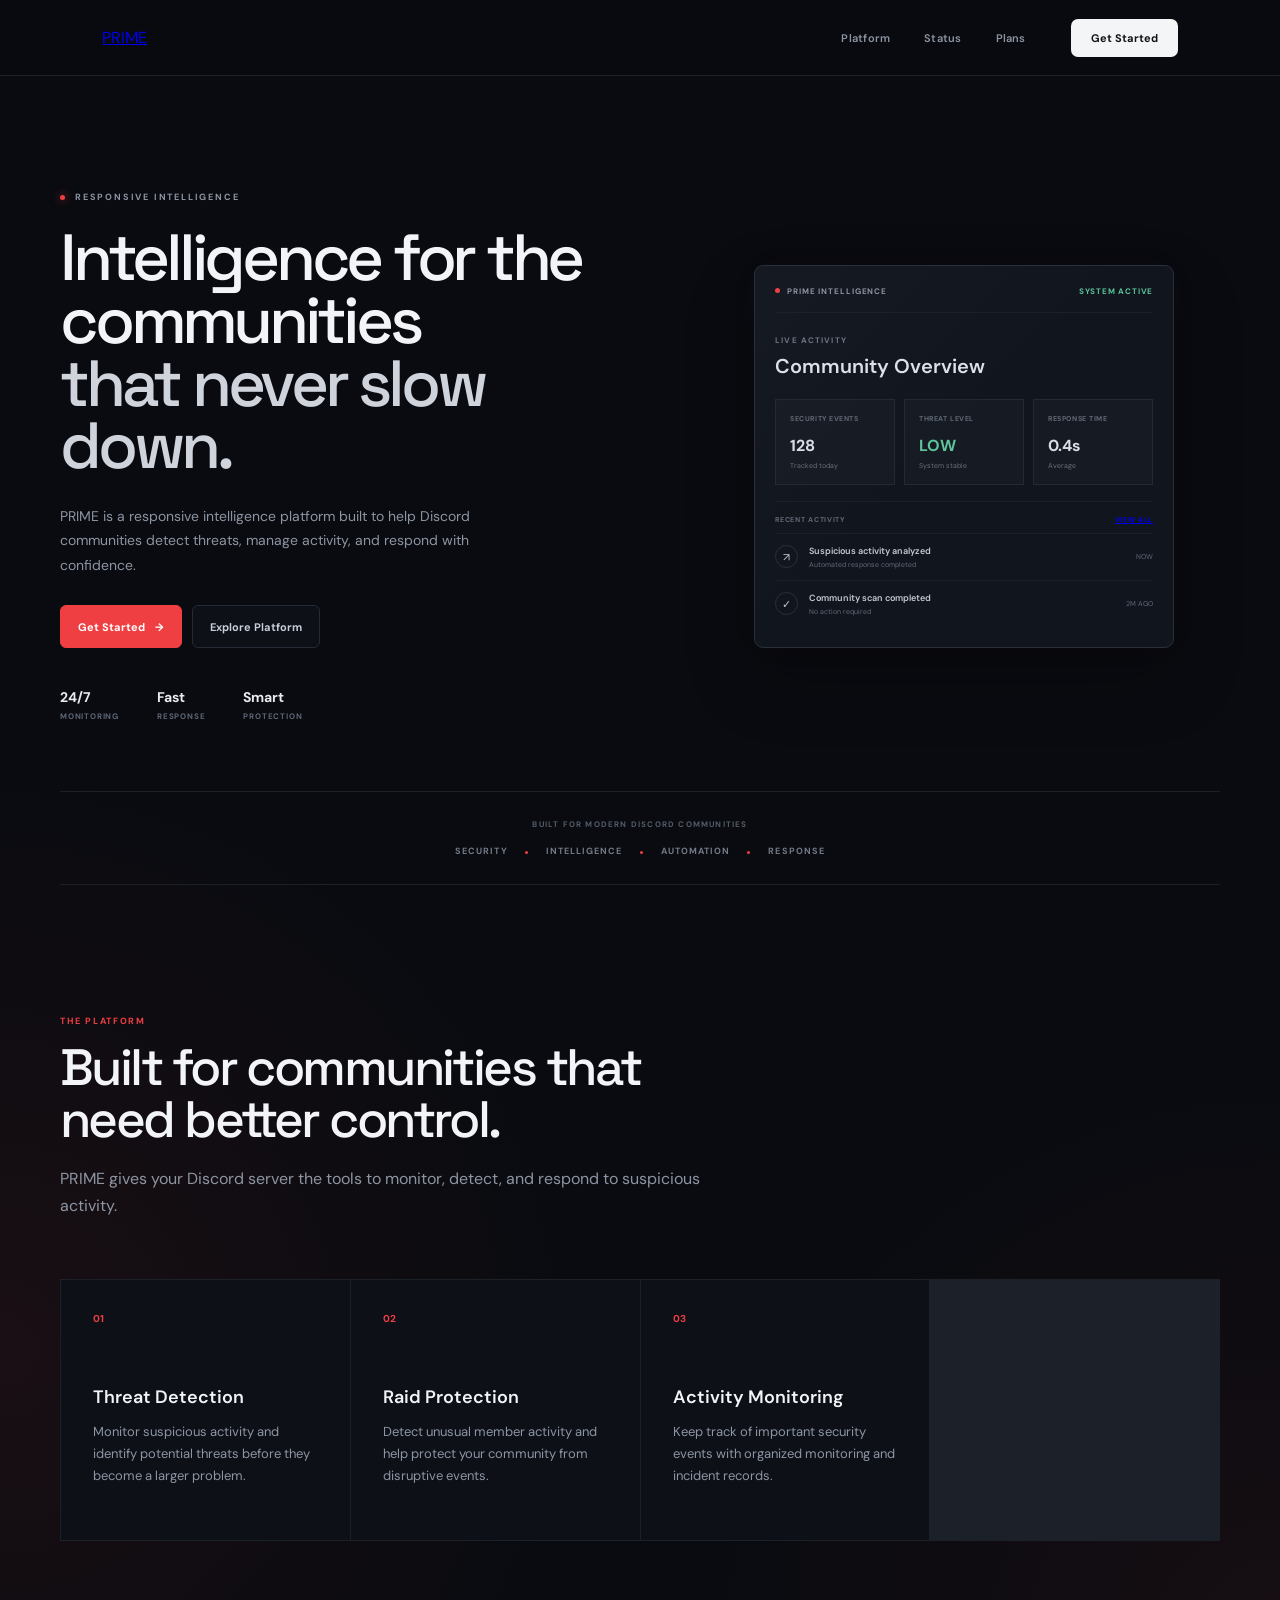
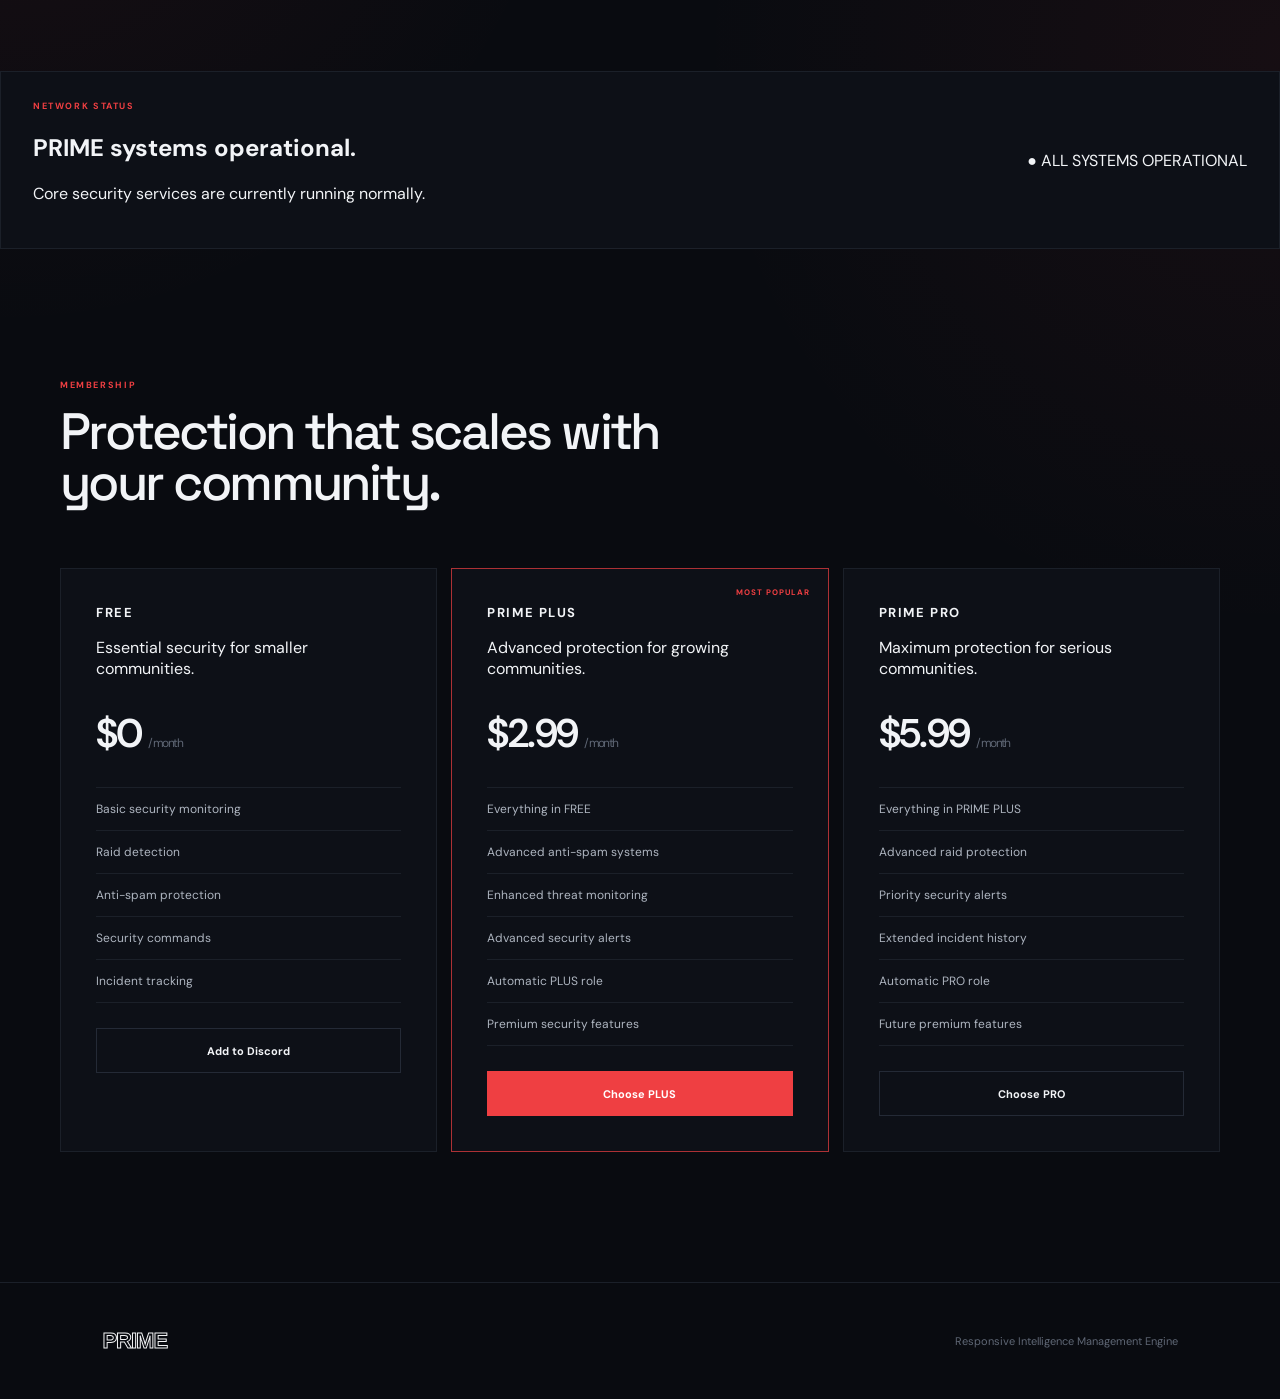
==== commit f2724c04: "Update index.html" ====
--- a/index.html
+++ b/index.html
@@ -6,21 +6,14 @@
 
     <title>PRIME | Discord Security</title>
 
-    <link rel="preconnect" href="https://fonts.googleapis.com">
-    <link rel="preconnect" href="https://fonts.gstatic.com" crossorigin>
-
-    <link href="https://fonts.googleapis.com/css2?family=DM+Sans:wght@400;500;600;700&family=Space+Grotesk:wght@400;500;600;700&display=swap" rel="stylesheet">
-
     <link rel="stylesheet" href="style.css">
 </head>
 
 <body>
 
-    <div class="background-grid"></div>
-
     <nav>
 
-        <a href="#" class="nav-logo">
+        <a href="#" class="logo">
             PRIME
         </a>
 
@@ -51,10 +44,9 @@
                 </div>
 
                 <h1>
-                    Intelligence for<br>
-                    the communities<br>
-                    <span>that never slow<br>
-                    down.</span>
+                    Intelligence for the<br>
+                    communities<br>
+                    <span>that never slow<br>down.</span>
                 </h1>
 
                 <p class="hero-description">
@@ -85,12 +77,12 @@
                     </div>
 
                     <div class="stat">
-                        <strong>FAST</strong>
+                        <strong>Fast</strong>
                         <span>Response</span>
                     </div>
 
                     <div class="stat">
-                        <strong>SMART</strong>
+                        <strong>Smart</strong>
                         <span>Protection</span>
                     </div>
 
@@ -179,7 +171,7 @@
 
                         <div class="activity-heading">
                             <span>RECENT ACTIVITY</span>
-                            <span>VIEW ALL</span>
+                            <a href="#">VIEW ALL</a>
                         </div>
 
 
@@ -214,7 +206,7 @@
 
                             <div class="activity-info">
                                 <span class="activity-name">
-                                    Monitoring cycle completed
+                                    Community scan completed
                                 </span>
 
                                 <span class="activity-sub">
@@ -267,7 +259,7 @@
 
                 <h2>
                     Built for communities that need
-                    better control.
+                    <span>better control.</span>
                 </h2>
 
                 <p class="section-description">
@@ -333,66 +325,36 @@
 
                 </div>
 
-
-                <div class="feature-card">
-
-                    <div class="feature-number">
-                        04
-                    </div>
-
-                    <h3>
-                        Automated Response
-                    </h3>
+            </div>
+
+        </section>
+
+
+        <!-- STATUS -->
+
+        <section id="status" class="status-section">
+
+            <div class="status-card">
+
+                <div>
+
+                    <div class="section-eyebrow">
+                        NETWORK STATUS
+                    </div>
+
+                    <h2>
+                        PRIME systems operational.
+                    </h2>
 
                     <p>
-                        Respond faster to security events with automated
-                        systems designed to reduce manual work.
-                    </p>
-
-                </div>
-
-            </div>
-
-        </section>
-
-
-        <!-- STATUS -->
-
-        <section id="status" class="section section-small">
-
-            <div class="section-heading">
-
-                <div class="section-eyebrow">
-                    SYSTEM STATUS
-                </div>
-
-                <h2>
-                    PRIME systems are operational.
-                </h2>
-
-                <p class="section-description">
-                    Core monitoring and automated security services are
-                    currently running normally.
-                </p>
-
-            </div>
-
-
-            <div class="status-card">
-
-                <div class="status-main">
-
-                    <div class="status-dot"></div>
-
-                    <div>
-                        <strong>All systems operational</strong>
-                        <span>Monitoring services are online</span>
-                    </div>
-
-                </div>
-
-                <div class="status-label">
-                    OPERATIONAL
+                        Core security services are currently running normally.
+                    </p>
+
+                </div>
+
+
+                <div class="status-online">
+                    ● ALL SYSTEMS OPERATIONAL
                 </div>
 
             </div>
@@ -412,7 +374,7 @@
 
                 <h2>
                     Protection that scales with
-                    your community.
+                    <span>your community.</span>
                 </h2>
 
             </div>
@@ -420,22 +382,18 @@
 
             <div class="pricing-grid">
 
-
                 <div class="plan-card">
 
-                    <div class="plan-top">
-                        <h3>FREE</h3>
-
-                        <p>
-                            Essential security for smaller communities.
-                        </p>
-                    </div>
-
+                    <h3>FREE</h3>
+
+                    <p class="plan-description">
+                        Essential security for smaller communities.
+                    </p>
 
                     <div class="price">
-                        $0 <span>/ month</span>
-                    </div>
-
+                        $0
+                        <span>/ month</span>
+                    </div>
 
                     <ul>
                         <li>Basic security monitoring</li>
@@ -445,7 +403,6 @@
                         <li>Incident tracking</li>
                     </ul>
 
-
                     <button class="plan-button add-button">
                         Add to Discord
                     </button>
@@ -459,20 +416,16 @@
                         MOST POPULAR
                     </div>
 
-
-                    <div class="plan-top">
-                        <h3>PRIME PLUS</h3>
-
-                        <p>
-                            Advanced protection for growing communities.
-                        </p>
-                    </div>
-
+                    <h3>PRIME PLUS</h3>
+
+                    <p class="plan-description">
+                        Advanced protection for growing communities.
+                    </p>
 
                     <div class="price">
-                        $2.99 <span>/ month</span>
-                    </div>
-
+                        $2.99
+                        <span>/ month</span>
+                    </div>
 
                     <ul>
                         <li>Everything in FREE</li>
@@ -483,7 +436,6 @@
                         <li>Premium security features</li>
                     </ul>
 
-
                     <button class="plan-button plus-button">
                         Choose PLUS
                     </button>
@@ -493,19 +445,16 @@
 
                 <div class="plan-card">
 
-                    <div class="plan-top">
-                        <h3>PRIME PRO</h3>
-
-                        <p>
-                            Maximum protection for serious communities.
-                        </p>
-                    </div>
-
+                    <h3>PRIME PRO</h3>
+
+                    <p class="plan-description">
+                        Maximum protection for serious communities.
+                    </p>
 
                     <div class="price">
-                        $5.99 <span>/ month</span>
-                    </div>
-
+                        $5.99
+                        <span>/ month</span>
+                    </div>
 
                     <ul>
                         <li>Everything in PRIME PLUS</li>
@@ -516,7 +465,6 @@
                         <li>Future premium features</li>
                     </ul>
 
-
                     <button class="plan-button pro-button">
                         Choose PRO
                     </button>
@@ -527,35 +475,6 @@
 
         </section>
 
-
-        <!-- FINAL CTA -->
-
-        <section class="final-cta">
-
-            <div class="cta-box">
-
-                <div class="section-eyebrow">
-                    READY TO DEPLOY
-                </div>
-
-                <h2>
-                    Your community deserves
-                    better protection.
-                </h2>
-
-                <p>
-                    Add PRIME to your Discord server and get started.
-                </p>
-
-                <button class="primary-button add-button">
-                    Add PRIME to Discord
-                    <span>→</span>
-                </button>
-
-            </div>
-
-        </section>
-
     </main>
 
 
@@ -569,15 +488,13 @@
                 ×
             </button>
 
-            <div class="modal-kicker">
-                PRIME
-            </div>
-
             <h2 id="modalTitle">
                 PRIME
             </h2>
 
-            <p id="modalText"></p>
+            <p id="modalText">
+                PRIME is ready.
+            </p>
 
             <button id="modalButton" class="primary-button">
                 Continue
@@ -598,10 +515,6 @@
             Responsive Intelligence Management Engine
         </p>
 
-        <p class="footer-credit">
-            Created by Ptrop
-        </p>
-
     </footer>
 
 
--- a/style.css
+++ b/style.css
@@ -1,31 +1,39 @@
 @import url('https://fonts.googleapis.com/css2?family=DM+Sans:wght@400;500;600;700&family=Space+Grotesk:wght@400;500;600;700&display=swap');
+
 
 :root {
     --bg: #090b10;
     --bg-soft: #0d1017;
     --panel: #11151e;
     --panel-light: #151a24;
+
     --border: #242a36;
     --border-soft: #1b2029;
+
     --text: #f2f4f7;
     --muted: #8d95a3;
     --dim: #5f6775;
+
     --red: #ef3f42;
     --red-hover: #ff5053;
     --green: #5cc59b;
     --white: #f4f5f6;
 }
 
+
 * {
     box-sizing: border-box;
 }
 
+
 html {
     scroll-behavior: smooth;
 }
 
+
 body {
     margin: 0;
+
     background:
         radial-gradient(
             circle at 0% 45%,
@@ -38,182 +46,264 @@
             transparent 28%
         ),
         var(--bg);
+
     color: var(--text);
+
     font-family: "DM Sans", Arial, sans-serif;
+
     overflow-x: hidden;
 }
+
 
 button,
 a {
     font-family: inherit;
 }
 
+
 button {
     cursor: pointer;
 }
 
 
-/* =========================
-   NAVIGATION
-========================= */
+.background-grid {
+    position: fixed;
+    inset: 0;
+
+    pointer-events: none;
+
+    opacity: 0.2;
+
+    background-image:
+        linear-gradient(
+            rgba(255, 255, 255, 0.025) 1px,
+            transparent 1px
+        ),
+        linear-gradient(
+            90deg,
+            rgba(255, 255, 255, 0.025) 1px,
+            transparent 1px
+        );
+
+    background-size: 80px 80px;
+
+    mask-image:
+        linear-gradient(
+            to bottom,
+            rgba(0, 0, 0, 0.6),
+            transparent 80%
+        );
+
+    z-index: -1;
+}
+
+
+/* NAVIGATION */
 
 nav {
     width: 100%;
     height: 76px;
+
     padding: 0 clamp(24px, 8vw, 130px);
+
     display: flex;
     align-items: center;
-    justify-content: space-between;
 
     background: rgba(9, 11, 16, 0.92);
+
     backdrop-filter: blur(18px);
 
     border-bottom: 1px solid var(--border-soft);
 
     position: sticky;
     top: 0;
+
     z-index: 1000;
 }
 
-.logo {
+
+.nav-logo {
     display: inline-block;
 
-    font-family: "Arial Black", Impact, sans-serif;
+    font-family:
+        "Arial Black",
+        Impact,
+        sans-serif;
+
     font-size: 34px;
     font-weight: 900;
+
     letter-spacing: -2px;
 
     color: transparent;
 
-    -webkit-text-stroke: 1.5px var(--white);
+    -webkit-text-stroke:
+        1.5px var(--white);
 
     line-height: 1;
+
     text-decoration: none;
 
     transition: 0.2s ease;
 }
 
-.logo:hover {
+
+.nav-logo:hover {
     transform: scale(1.03);
-    -webkit-text-stroke-color: #ffffff;
-}
+}
+
 
 .nav-links {
     display: flex;
     align-items: center;
+
     gap: 34px;
+
     margin-left: auto;
     margin-right: 45px;
 }
 
+
 .nav-links a {
     color: var(--muted);
+
     text-decoration: none;
 
     font-size: 11px;
     font-weight: 600;
+
     letter-spacing: 0.02em;
 
     transition: color 0.2s ease;
 }
+
 
 .nav-links a:hover {
     color: var(--white);
 }
 
+
 .nav-button {
     border: none;
 
     padding: 12px 20px;
+
     border-radius: 7px;
 
     background: var(--white);
+
     color: #111318;
 
     font-size: 11px;
     font-weight: 700;
 
-    transition: all 0.2s ease;
-}
+    transition: 0.2s ease;
+}
+
 
 .nav-button:hover {
-    background: #ffffff;
+    background: white;
+
     transform: translateY(-1px);
 }
 
 
-/* =========================
-   HERO
-========================= */
+/* HERO */
 
 .hero {
     min-height: 635px;
 
-    width: min(100%, 1160px);
+    width: min(
+        calc(100% - 48px),
+        1160px
+    );
+
     margin: 0 auto;
 
-    padding:
-        clamp(70px, 9vw, 120px)
-        clamp(24px, 6vw, 80px)
-        70px;
+    padding: clamp(70px, 9vw, 120px) 0 70px;
 
     display: grid;
-    grid-template-columns: 1fr 0.9fr;
+
+    grid-template-columns:
+        minmax(0, 1fr)
+        minmax(360px, 0.9fr);
+
     align-items: center;
-    gap: 80px;
-
-    position: relative;
-}
+
+    gap: clamp(40px, 7vw, 80px);
+}
+
 
 .hero-left {
     max-width: 590px;
 }
+
 
 .hero-eyebrow {
     display: flex;
     align-items: center;
+
     gap: 10px;
 
     color: var(--muted);
 
     font-size: 9px;
     font-weight: 700;
+
     letter-spacing: 0.2em;
 
     margin-bottom: 24px;
 
     text-transform: uppercase;
 }
+
 
 .hero-dot {
     width: 5px;
     height: 5px;
 
     background: var(--red);
+
     border-radius: 50%;
 
-    box-shadow: 0 0 10px rgba(239, 63, 66, 0.8);
-}
+    box-shadow:
+        0 0 10px
+        rgba(239, 63, 66, 0.8);
+}
+
 
 .hero h1 {
     margin: 0;
 
     max-width: 590px;
 
-    font-family: "Space Grotesk", Arial, sans-serif;
-
-    font-size: clamp(50px, 5.1vw, 76px);
+    font-family:
+        "Space Grotesk",
+        Arial,
+        sans-serif;
+
+    font-size:
+        clamp(
+            50px,
+            5.1vw,
+            76px
+        );
+
     font-weight: 500;
+
     letter-spacing: -0.065em;
+
     line-height: 0.96;
 
     color: var(--text);
 }
+
 
 .hero h1 span {
     color: #cfd3db;
 }
 
+
 .hero-description {
     max-width: 480px;
 
@@ -222,28 +312,32 @@
     color: var(--muted);
 
     font-size: 14px;
+
     line-height: 1.75;
 }
 
 
-/* =========================
-   HERO BUTTONS
-========================= */
+/* BUTTONS */
 
 .hero-buttons {
     display: flex;
     align-items: center;
+
     gap: 10px;
 
     margin-top: 28px;
 }
+
 
 .primary-button,
 .secondary-button {
     display: inline-flex;
+
     align-items: center;
     justify-content: center;
 
+    gap: 10px;
+
     min-height: 43px;
 
     padding: 0 17px;
@@ -255,57 +349,75 @@
 
     text-decoration: none;
 
-    transition: all 0.2s ease;
-}
+    transition: 0.2s ease;
+}
+
 
 .primary-button {
     border: 1px solid var(--red);
 
     background: var(--red);
+
     color: white;
 }
+
 
 .primary-button:hover {
     background: var(--red-hover);
+
     border-color: var(--red-hover);
 
     transform: translateY(-2px);
 
-    box-shadow: 0 8px 25px rgba(239, 63, 66, 0.18);
-}
+    box-shadow:
+        0 8px 25px
+        rgba(239, 63, 66, 0.18);
+}
+
 
 .secondary-button {
     border: 1px solid var(--border);
-    background: rgba(17, 21, 30, 0.55);
+
+    background:
+        rgba(
+            17,
+            21,
+            30,
+            0.55
+        );
 
     color: #c8ced8;
 }
+
 
 .secondary-button:hover {
     border-color: #3a4353;
+
     background: #141923;
 
     color: white;
 }
 
 
-/* =========================
-   HERO STATS
-========================= */
+/* HERO STATS */
 
 .hero-stats {
     display: flex;
-    align-items: flex-start;
+
     gap: 38px;
 
     margin-top: 40px;
 }
+
 
 .stat {
     display: flex;
+
     flex-direction: column;
+
     gap: 5px;
 }
+
 
 .stat strong {
     color: #e8ebef;
@@ -314,25 +426,28 @@
     font-weight: 700;
 }
 
+
 .stat span {
     color: var(--dim);
 
     font-size: 8px;
     font-weight: 700;
+
     letter-spacing: 0.1em;
 
     text-transform: uppercase;
 }
 
 
-/* =========================
-   DASHBOARD CARD
-========================= */
+/* DASHBOARD */
 
 .dashboard-wrap {
     display: flex;
     justify-content: center;
-}
+
+    width: 100%;
+}
+
 
 .dashboard-card {
     width: 100%;
@@ -346,38 +461,51 @@
         ),
         var(--panel);
 
-    border: 1px solid #292f3b;
+    border:
+        1px solid
+        #292f3b;
 
     border-radius: 9px;
 
     padding: 20px;
 
     box-shadow:
-        0 30px 70px rgba(0, 0, 0, 0.22),
-        0 0 40px rgba(239, 63, 66, 0.025);
-}
+        0 30px 70px
+        rgba(0, 0, 0, 0.22),
+        0 0 40px
+        rgba(239, 63, 66, 0.025);
+}
+
 
 .dashboard-top {
     display: flex;
+
     align-items: center;
     justify-content: space-between;
 
     padding-bottom: 16px;
 
-    border-bottom: 1px solid var(--border-soft);
-}
+    border-bottom:
+        1px solid
+        var(--border-soft);
+}
+
 
 .dashboard-brand {
     display: flex;
+
     align-items: center;
+
     gap: 7px;
 
     color: #8d95a3;
 
     font-size: 8px;
     font-weight: 700;
+
     letter-spacing: 0.11em;
 }
+
 
 .dashboard-brand-dot {
     width: 5px;
@@ -388,13 +516,16 @@
     background: var(--red);
 }
 
+
 .system-active {
     color: var(--green);
 
     font-size: 8px;
     font-weight: 700;
+
     letter-spacing: 0.1em;
 }
+
 
 .dashboard-label {
     margin-top: 22px;
@@ -403,8 +534,10 @@
 
     font-size: 8px;
     font-weight: 700;
+
     letter-spacing: 0.14em;
 }
+
 
 .dashboard-title {
     margin: 8px 0 20px;
@@ -415,22 +548,35 @@
     font-weight: 600;
 }
 
+
 .dashboard-metrics {
     display: grid;
-    grid-template-columns: repeat(3, 1fr);
+
+    grid-template-columns:
+        repeat(3, 1fr);
 
     gap: 9px;
 }
+
 
 .metric {
     min-height: 76px;
 
     padding: 14px;
 
-    background: rgba(255, 255, 255, 0.018);
-
-    border: 1px solid #242a34;
-}
+    background:
+        rgba(
+            255,
+            255,
+            255,
+            0.018
+        );
+
+    border:
+        1px solid
+        #242a34;
+}
+
 
 .metric-label {
     display: block;
@@ -439,8 +585,10 @@
 
     font-size: 7px;
     font-weight: 700;
+
     letter-spacing: 0.08em;
 }
+
 
 .metric-value {
     display: block;
@@ -453,10 +601,12 @@
     font-weight: 700;
 }
 
+
 .metric-value.low {
     color: var(--green);
 }
 
+
 .metric-sub {
     display: block;
 
@@ -467,15 +617,19 @@
     font-size: 7px;
 }
 
+
 .activity-section {
     margin-top: 16px;
 
-    border-top: 1px solid var(--border-soft);
-}
+    border-top:
+        1px solid
+        var(--border-soft);
+}
+
 
 .activity-heading {
     display: flex;
-    align-items: center;
+
     justify-content: space-between;
 
     padding: 13px 0 9px;
@@ -484,23 +638,25 @@
 
     font-size: 7px;
     font-weight: 700;
+
     letter-spacing: 0.1em;
 }
 
-.activity-heading a {
-    color: #626a77;
-    text-decoration: none;
-}
 
 .activity-row {
     display: flex;
+
     align-items: center;
+
     gap: 11px;
 
     padding: 11px 0;
 
-    border-top: 1px solid var(--border-soft);
-}
+    border-top:
+        1px solid
+        var(--border-soft);
+}
+
 
 .activity-icon {
     width: 23px;
@@ -509,18 +665,23 @@
     display: grid;
     place-items: center;
 
-    border: 1px solid #2a303a;
+    border:
+        1px solid
+        #2a303a;
+
     border-radius: 50%;
 
     color: #c4cad4;
 
     font-size: 11px;
 }
+
 
 .activity-info {
     flex: 1;
 }
 
+
 .activity-name {
     display: block;
 
@@ -530,6 +691,7 @@
     font-weight: 600;
 }
 
+
 .activity-sub {
     display: block;
 
@@ -540,6 +702,7 @@
     font-size: 7px;
 }
 
+
 .activity-time {
     color: #606875;
 
@@ -547,20 +710,27 @@
 }
 
 
-/* =========================
-   TRUST STRIP
-========================= */
+/* TRUST STRIP */
 
 .trust-section {
-    width: min(100% - 48px, 1160px);
+    width: min(
+        calc(100% - 48px),
+        1160px
+    );
 
     margin: 0 auto;
 
-    border-top: 1px solid var(--border-soft);
-    border-bottom: 1px solid var(--border-soft);
+    border-top:
+        1px solid
+        var(--border-soft);
+
+    border-bottom:
+        1px solid
+        var(--border-soft);
 
     padding: 27px 0;
 }
+
 
 .trust-label {
     display: block;
@@ -573,30 +743,36 @@
 
     font-size: 8px;
     font-weight: 700;
+
     letter-spacing: 0.15em;
 
     text-transform: uppercase;
 }
+
 
 .trust-items {
     display: flex;
+
     justify-content: center;
-    align-items: center;
+
     gap: 38px;
 
     color: #737b88;
 
     font-size: 9px;
     font-weight: 700;
+
     letter-spacing: 0.12em;
 
     text-transform: uppercase;
 }
+
 
 .trust-items span {
     position: relative;
 }
 
+
 .trust-items span:not(:last-child)::after {
     content: "";
 
@@ -609,48 +785,70 @@
     height: 3px;
 
     background: var(--red);
+
     border-radius: 50%;
 }
 
 
-/* =========================
-   SECTIONS
-========================= */
+/* SECTIONS */
 
 .section {
-    width: min(100% - 48px, 1160px);
+    width: min(
+        calc(100% - 48px),
+        1160px
+    );
 
     margin: 0 auto;
 
     padding: 130px 0;
 }
 
+
+.section-small {
+    padding-top: 40px;
+}
+
+
 .section-heading {
-    max-width: 600px;
+    max-width: 650px;
 
     margin-bottom: 60px;
 }
+
 
 .section-eyebrow {
     color: var(--red);
 
     font-size: 9px;
     font-weight: 700;
+
     letter-spacing: 0.18em;
 
     text-transform: uppercase;
 }
+
 
 .section h2 {
     margin: 15px 0 0;
 
-    font-family: "Space Grotesk", sans-serif;
-
-    font-size: clamp(36px, 4vw, 55px);
+    font-family:
+        "Space Grotesk",
+        sans-serif;
+
+    font-size:
+        clamp(
+            36px,
+            4vw,
+            55px
+        );
+
     font-weight: 500;
+
     letter-spacing: -0.05em;
+
     line-height: 1;
 }
+
 
 .section-description {
     margin-top: 20px;
@@ -661,20 +859,24 @@
 }
 
 
-/* =========================
-   FEATURE GRID
-========================= */
+/* FEATURE GRID */
 
 .feature-grid {
     display: grid;
-    grid-template-columns: repeat(3, 1fr);
+
+    grid-template-columns:
+        repeat(4, 1fr);
 
     gap: 1px;
 
-    background: var(--border-soft);
-
-    border: 1px solid var(--border-soft);
-}
+    background:
+        var(--border-soft);
+
+    border:
+        1px solid
+        var(--border-soft);
+}
+
 
 .feature-card {
     min-height: 260px;
@@ -683,13 +885,16 @@
 
     background: var(--bg-soft);
 
-    transition: background 0.25s ease;
-}
+    transition:
+        background 0.25s ease;
+}
+
 
 .feature-card:hover {
     background: var(--panel);
 }
 
+
 .feature-number {
     color: var(--red);
 
@@ -697,33 +902,106 @@
     font-weight: 700;
 }
 
+
 .feature-card h3 {
     margin: 60px 0 12px;
 
-    font-size: 20px;
+    font-size: 18px;
     font-weight: 600;
 }
+
 
 .feature-card p {
     margin: 0;
 
     color: var(--muted);
 
-    font-size: 14px;
+    font-size: 13px;
+
     line-height: 1.7;
 }
 
 
-/* =========================
-   PRICING
-========================= */
+/* STATUS */
+
+.status-card {
+    display: flex;
+
+    align-items: center;
+    justify-content: space-between;
+
+    padding: 28px 32px;
+
+    background: var(--bg-soft);
+
+    border:
+        1px solid
+        var(--border-soft);
+}
+
+
+.status-main {
+    display: flex;
+
+    align-items: center;
+
+    gap: 14px;
+}
+
+
+.status-dot {
+    width: 9px;
+    height: 9px;
+
+    background: var(--green);
+
+    border-radius: 50%;
+
+    box-shadow:
+        0 0 16px
+        rgba(92, 197, 155, 0.45);
+}
+
+
+.status-main strong {
+    display: block;
+
+    font-size: 13px;
+}
+
+
+.status-main span {
+    display: block;
+
+    margin-top: 4px;
+
+    color: var(--muted);
+
+    font-size: 11px;
+}
+
+
+.status-label {
+    color: var(--green);
+
+    font-size: 9px;
+    font-weight: 700;
+
+    letter-spacing: 0.15em;
+}
+
+
+/* PRICING */
 
 .pricing-grid {
     display: grid;
-    grid-template-columns: repeat(3, 1fr);
+
+    grid-template-columns:
+        repeat(3, 1fr);
 
     gap: 14px;
 }
+
 
 .plan-card {
     position: relative;
@@ -732,33 +1010,48 @@
 
     background: var(--bg-soft);
 
-    border: 1px solid var(--border-soft);
-}
+    border:
+        1px solid
+        var(--border-soft);
+}
+
 
 .plan-card.popular {
-    border-color: rgba(239, 63, 66, 0.7);
-}
+    border-color:
+        rgba(
+            239,
+            63,
+            66,
+            0.7
+        );
+}
+
 
 .popular-label {
     position: absolute;
-    top: 16px;
-    right: 16px;
+
+    top: 18px;
+    right: 18px;
 
     color: var(--red);
 
     font-size: 8px;
     font-weight: 700;
+
     letter-spacing: 0.12em;
 }
+
 
 .plan-card h3 {
     margin: 0;
 
     font-size: 13px;
+
     letter-spacing: 0.12em;
 }
 
-.plan-description {
+
+.plan-top p {
     min-height: 45px;
 
     margin: 18px 0;
@@ -766,16 +1059,20 @@
     color: var(--muted);
 
     font-size: 13px;
+
     line-height: 1.6;
 }
+
 
 .price {
     margin: 28px 0;
 
     font-size: 40px;
     font-weight: 600;
+
     letter-spacing: -0.04em;
 }
+
 
 .price span {
     color: var(--dim);
@@ -784,24 +1081,31 @@
     font-weight: 400;
 }
 
+
 .plan-card ul {
     list-style: none;
 
     margin: 0;
     padding: 0;
 
-    border-top: 1px solid var(--border-soft);
-}
+    border-top:
+        1px solid
+        var(--border-soft);
+}
+
 
 .plan-card li {
     padding: 13px 0;
 
-    border-bottom: 1px solid var(--border-soft);
+    border-bottom:
+        1px solid
+        var(--border-soft);
 
     color: #aeb5c0;
 
     font-size: 12px;
 }
+
 
 .plan-button {
     width: 100%;
@@ -810,7 +1114,9 @@
 
     min-height: 45px;
 
-    border: 1px solid var(--border);
+    border:
+        1px solid
+        var(--border);
 
     background: transparent;
 
@@ -821,84 +1127,125 @@
 
     transition: 0.2s ease;
 }
+
 
 .plan-button:hover {
     border-color: var(--white);
+
     background: var(--white);
+
     color: #111318;
 }
+
 
 .plus-button {
     border-color: var(--red);
+
     background: var(--red);
+
     color: white;
 }
+
 
 .plus-button:hover {
     border-color: var(--red-hover);
+
     background: var(--red-hover);
 }
 
 
-/* =========================
-   STATUS
-========================= */
-
-.status-section {
-    width: min(100% - 48px, 1160px);
+/* FINAL CTA */
+
+.final-cta {
+    width: min(
+        calc(100% - 48px),
+        1160px
+    );
 
     margin: 0 auto;
 
-    padding: 0 0 120px;
-}
-
-.status-card {
+    padding:
+        0
+        0
+        130px;
+}
+
+
+.cta-box {
+    padding:
+        clamp(50px, 7vw, 90px);
+
+    text-align: center;
+
+    background:
+        linear-gradient(
+            135deg,
+            rgba(239, 63, 66, 0.08),
+            transparent 45%
+        ),
+        var(--bg-soft);
+
+    border:
+        1px solid
+        var(--border-soft);
+}
+
+
+.cta-box h2 {
+    max-width: 650px;
+
+    margin:
+        16px auto
+        0;
+
+    font-family:
+        "Space Grotesk",
+        sans-serif;
+
+    font-size:
+        clamp(
+            36px,
+            5vw,
+            64px
+        );
+
+    font-weight: 500;
+
+    letter-spacing: -0.05em;
+
+    line-height: 1;
+}
+
+
+.cta-box p {
+    max-width: 500px;
+
+    margin:
+        20px auto
+        28px;
+
+    color: var(--muted);
+
+    line-height: 1.7;
+}
+
+
+/* FOOTER */
+
+footer {
+    border-top:
+        1px solid
+        var(--border-soft);
+
+    padding:
+        45px
+        clamp(24px, 8vw, 130px);
+
     display: flex;
+
     align-items: center;
     justify-content: space-between;
 
-    padding: 38px;
-
-    background: var(--bg-soft);
-
-    border: 1px solid var(--border-soft);
-}
-
-.status-card h2 {
-    margin: 0;
-
-    font-size: 22px;
-}
-
-.status-card p {
-    margin: 10px 0 0;
-
-    color: var(--muted);
-
-    font-size: 13px;
-}
-
-.status-online {
-    color: var(--green);
-
-    font-size: 10px;
-    font-weight: 700;
-    letter-spacing: 0.12em;
-}
-
-
-/* =========================
-   FOOTER
-========================= */
-
-footer {
-    border-top: 1px solid var(--border-soft);
-
-    padding: 45px clamp(24px, 8vw, 130px);
-
-    display: flex;
-    align-items: center;
-    justify-content: space-between;
     gap: 30px;
 
     color: var(--dim);
@@ -906,47 +1253,62 @@
     font-size: 11px;
 }
 
+
 .footer-logo {
-    font-family: "Arial Black", Impact, sans-serif;
+    font-family:
+        "Arial Black",
+        Impact,
+        sans-serif;
 
     font-size: 22px;
     font-weight: 900;
+
     letter-spacing: -1px;
 
     color: transparent;
 
-    -webkit-text-stroke: 1px var(--white);
-}
+    -webkit-text-stroke:
+        1px var(--white);
+}
+
 
 footer p {
     margin: 0;
 }
 
 
-/* =========================
-   MODAL
-========================= */
+/* MODAL */
 
 .modal {
     position: fixed;
+
     inset: 0;
 
     display: flex;
+
     align-items: center;
     justify-content: center;
 
     padding: 20px;
 
-    background: rgba(0, 0, 0, 0.72);
+    background:
+        rgba(
+            0,
+            0,
+            0,
+            0.72
+        );
 
     backdrop-filter: blur(8px);
 
     z-index: 5000;
 }
+
 
 .hidden {
     display: none;
 }
+
 
 .modal-content {
     width: 100%;
@@ -956,14 +1318,31 @@
 
     background: #10141c;
 
-    border: 1px solid #303744;
+    border:
+        1px solid
+        #303744;
 
     border-radius: 8px;
 
     position: relative;
 
-    box-shadow: 0 25px 80px rgba(0, 0, 0, 0.5);
-}
+    box-shadow:
+        0 25px 80px
+        rgba(0, 0, 0, 0.5);
+}
+
+
+.modal-kicker {
+    color: var(--red);
+
+    font-size: 9px;
+    font-weight: 700;
+
+    letter-spacing: 0.15em;
+
+    margin-bottom: 14px;
+}
+
 
 .close-button {
     position: absolute;
@@ -972,6 +1351,7 @@
     right: 18px;
 
     border: none;
+
     background: transparent;
 
     color: #87909f;
@@ -979,107 +1359,159 @@
     font-size: 24px;
 }
 
+
 .modal-content h2 {
-    margin-top: 0;
+    margin: 0;
 
     font-size: 26px;
 }
+
 
 .modal-content p {
     color: var(--muted);
 
     line-height: 1.7;
-}
-
-
-/* =========================
-   RESPONSIVE
-========================= */
+
+    margin:
+        16px 0
+        25px;
+}
+
+
+/* RESPONSIVE */
 
 @media (max-width: 950px) {
 
     .hero {
         grid-template-columns: 1fr;
+
         gap: 60px;
-    }
+
+        padding-top: 80px;
+    }
+
+
+    .hero-left {
+        max-width: 100%;
+    }
+
 
     .dashboard-wrap {
         justify-content: flex-start;
     }
 
+
     .feature-grid {
-        grid-template-columns: repeat(2, 1fr);
-    }
+        grid-template-columns:
+            repeat(2, 1fr);
+    }
+
 
     .pricing-grid {
         grid-template-columns: 1fr;
     }
 
-    .nav-links {
-        gap: 20px;
-        margin-right: 20px;
-    }
 }
 
 
 @media (max-width: 700px) {
 
     nav {
-        height: 68px;
-        padding: 0 20px;
-    }
-
-    .logo {
-        font-size: 29px;
-        -webkit-text-stroke-width: 1.2px;
-    }
+        height: 70px;
+    }
+
 
     .nav-links {
         display: none;
     }
 
+
+    .nav-logo {
+        font-size: 29px;
+    }
+
+
     .hero {
-        min-height: auto;
-
-        padding:
-            75px
-            24px
-            80px;
-    }
+        width: min(
+            calc(100% - 36px),
+            1160px
+        );
+    }
+
 
     .hero h1 {
-        font-size: clamp(46px, 14vw, 65px);
-    }
+        font-size:
+            clamp(
+                44px,
+                13vw,
+                64px
+            );
+    }
+
 
     .hero-buttons {
+        flex-direction: column;
+
+        align-items: stretch;
+    }
+
+
+    .hero-buttons a,
+    .hero-buttons button {
+        width: 100%;
+    }
+
+
+    .hero-stats {
+        gap: 22px;
+    }
+
+
+    .dashboard-metrics {
+        grid-template-columns: 1fr;
+    }
+
+
+    .trust-section,
+    .section,
+    .final-cta {
+        width: min(
+            calc(100% - 36px),
+            1160px
+        );
+    }
+
+
+    .trust-items {
         flex-wrap: wrap;
-    }
-
-    .hero-stats {
-        gap: 24px;
-    }
+
+        gap: 18px 28px;
+    }
+
+
+    .trust-items span:not(:last-child)::after {
+        display: none;
+    }
+
 
     .feature-grid {
         grid-template-columns: 1fr;
     }
 
-    .trust-items {
-        gap: 22px;
-        flex-wrap: wrap;
-    }
-
-    .trust-items span:not(:last-child)::after {
-        display: none;
-    }
 
     .status-card {
+        flex-direction: column;
+
         align-items: flex-start;
+
+        gap: 20px;
+    }
+
+
+    footer {
         flex-direction: column;
-        gap: 25px;
-    }
-
-    footer {
+
         align-items: flex-start;
-        flex-direction: column;
-    }
-}
+    }
+
+}
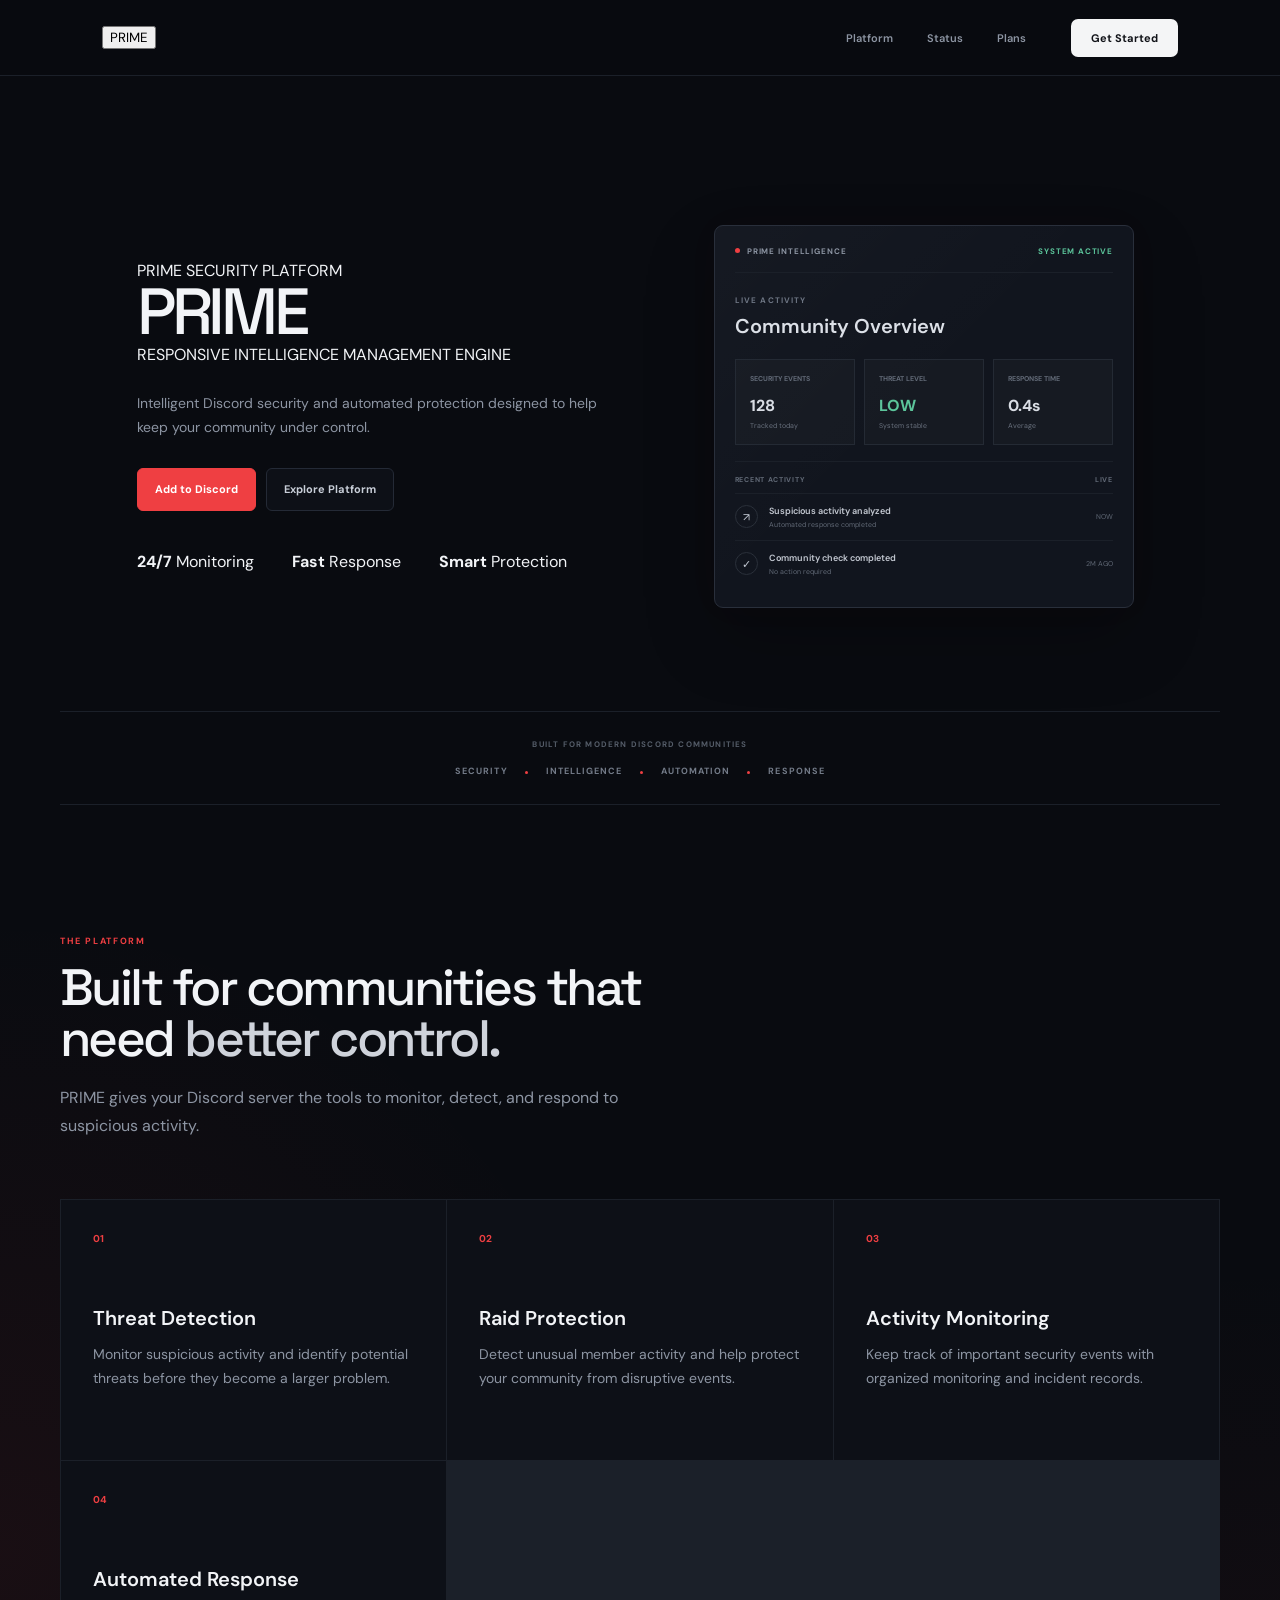
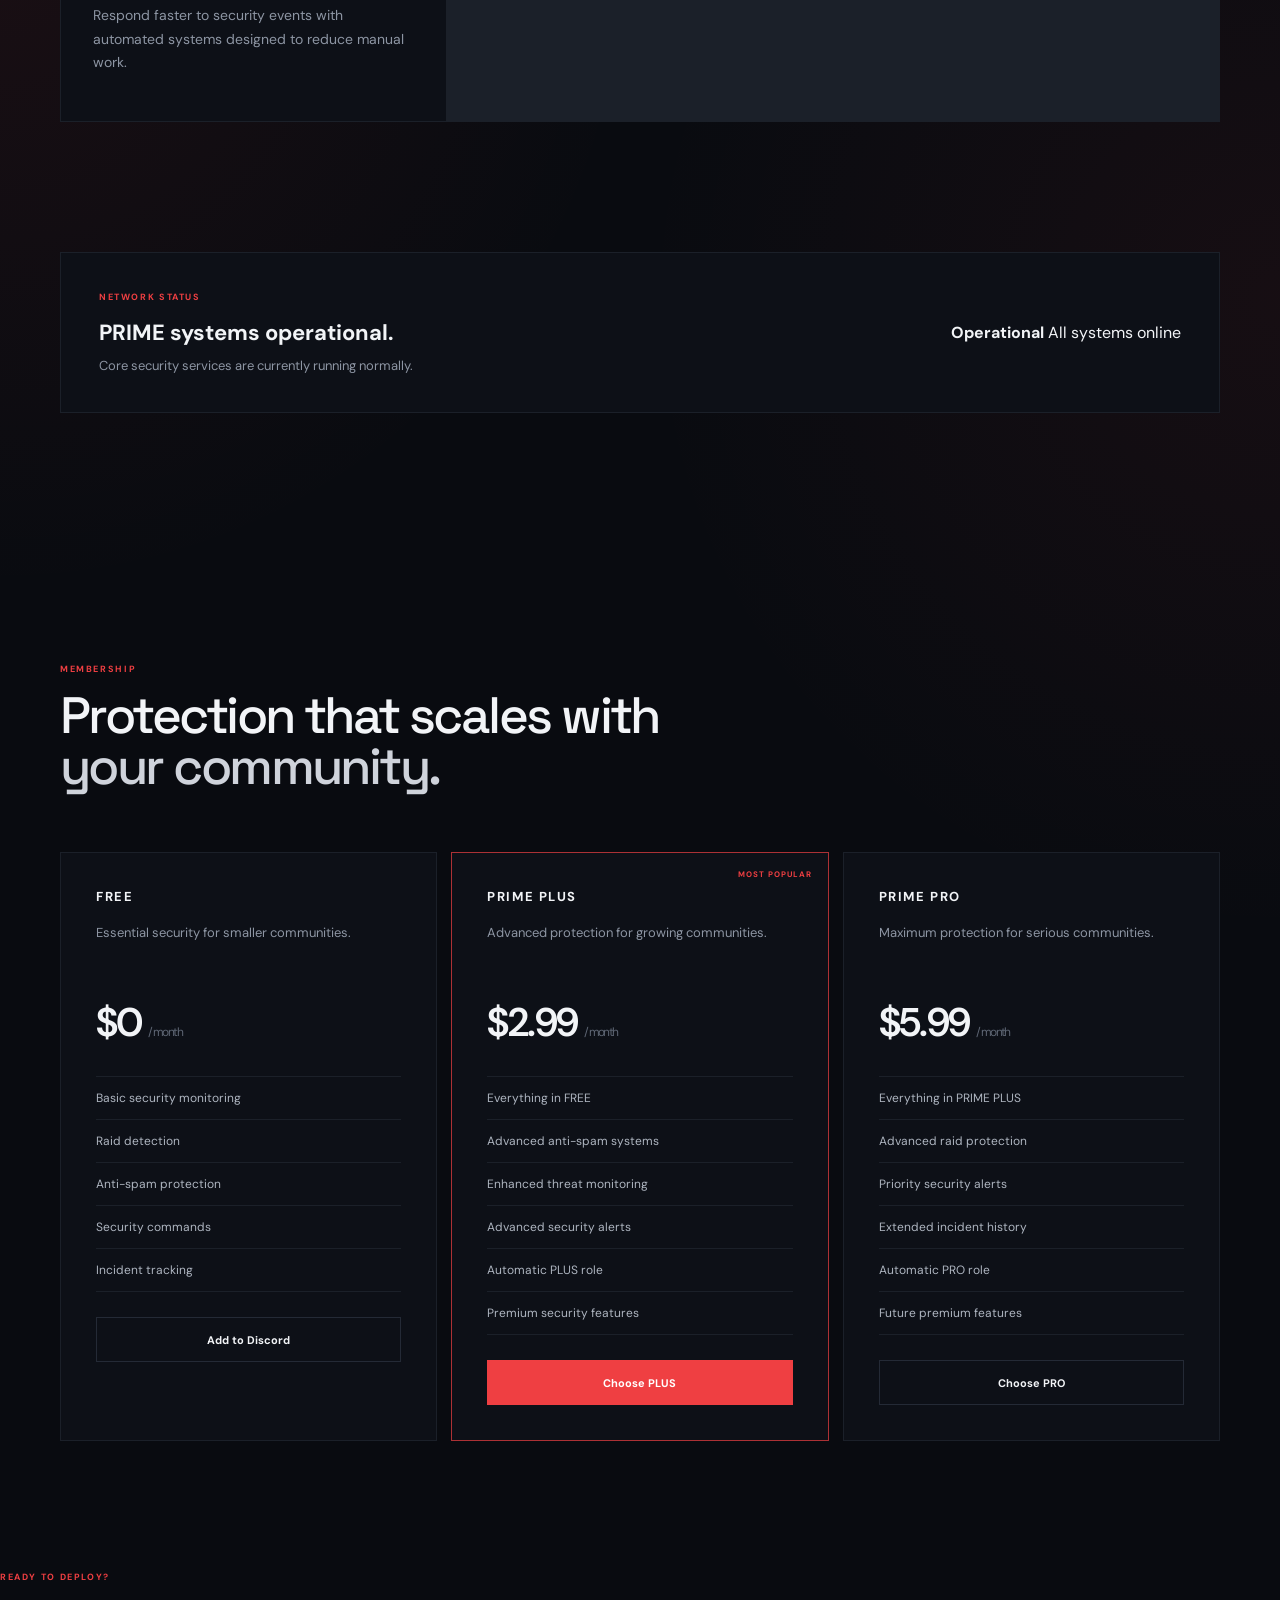
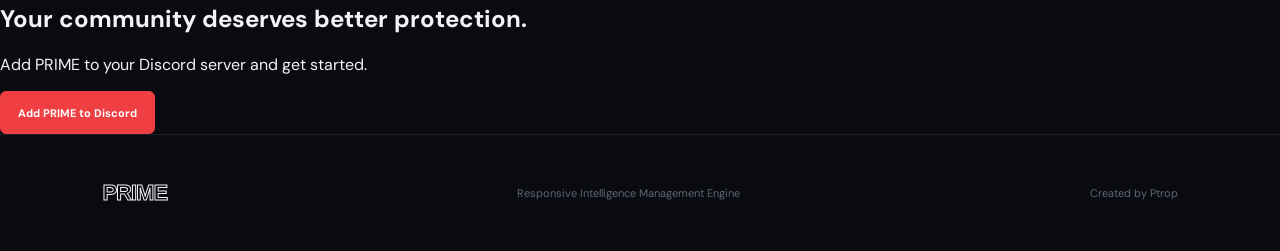
==== commit 1db09d31: "Update index.html" ====
--- a/index.html
+++ b/index.html
@@ -11,11 +11,17 @@
 
 <body>
 
+    <div class="background-grid"></div>
+    <div class="background-glow glow-one"></div>
+    <div class="background-glow glow-two"></div>
+
+    <!-- NAVIGATION -->
+
     <nav>
 
-        <a href="#" class="logo">
+        <button class="nav-logo" id="homeButton" type="button">
             PRIME
-        </a>
+        </button>
 
         <div class="nav-links">
             <a href="#features">Platform</a>
@@ -23,7 +29,7 @@
             <a href="#pricing">Plans</a>
         </div>
 
-        <button class="nav-button add-button">
+        <button class="nav-button add-button" type="button">
             Get Started
         </button>
 
@@ -34,32 +40,32 @@
 
         <!-- HERO -->
 
-        <section class="hero">
-
-            <div class="hero-left">
-
-                <div class="hero-eyebrow">
-                    <span class="hero-dot"></span>
-                    RESPONSIVE INTELLIGENCE
-                </div>
-
-                <h1>
-                    Intelligence for the<br>
-                    communities<br>
-                    <span>that never slow<br>down.</span>
+        <section class="hero" id="home">
+
+            <div class="hero-content reveal">
+
+                <div class="eyebrow">
+                    <span class="eyebrow-dot"></span>
+                    PRIME SECURITY PLATFORM
+                </div>
+
+                <h1 class="prime-title">
+                    PRIME
                 </h1>
 
+                <div class="hero-subtitle">
+                    RESPONSIVE INTELLIGENCE MANAGEMENT ENGINE
+                </div>
+
                 <p class="hero-description">
-                    PRIME is a responsive intelligence platform built to help
-                    Discord communities detect threats, manage activity, and
-                    respond with confidence.
+                    Intelligent Discord security and automated protection
+                    designed to help keep your community under control.
                 </p>
 
                 <div class="hero-buttons">
 
-                    <button class="primary-button add-button">
-                        Get Started
-                        <span>→</span>
+                    <button class="primary-button add-button" type="button">
+                        Add to Discord
                     </button>
 
                     <a href="#features" class="secondary-button">
@@ -68,20 +74,19 @@
 
                 </div>
 
-
                 <div class="hero-stats">
 
-                    <div class="stat">
+                    <div class="hero-stat">
                         <strong>24/7</strong>
                         <span>Monitoring</span>
                     </div>
 
-                    <div class="stat">
+                    <div class="hero-stat">
                         <strong>Fast</strong>
                         <span>Response</span>
                     </div>
 
-                    <div class="stat">
+                    <div class="hero-stat">
                         <strong>Smart</strong>
                         <span>Protection</span>
                     </div>
@@ -91,7 +96,9 @@
             </div>
 
 
-            <div class="dashboard-wrap">
+            <!-- DASHBOARD -->
+
+            <div class="dashboard-wrap reveal delay-one">
 
                 <div class="dashboard-card">
 
@@ -125,9 +132,9 @@
                                 SECURITY EVENTS
                             </span>
 
-                            <span class="metric-value">
+                            <strong class="metric-value">
                                 128
-                            </span>
+                            </strong>
 
                             <span class="metric-sub">
                                 Tracked today
@@ -140,9 +147,9 @@
                                 THREAT LEVEL
                             </span>
 
-                            <span class="metric-value low">
+                            <strong class="metric-value low">
                                 LOW
-                            </span>
+                            </strong>
 
                             <span class="metric-sub">
                                 System stable
@@ -155,9 +162,9 @@
                                 RESPONSE TIME
                             </span>
 
-                            <span class="metric-value">
+                            <strong class="metric-value">
                                 0.4s
-                            </span>
+                            </strong>
 
                             <span class="metric-sub">
                                 Average
@@ -171,7 +178,7 @@
 
                         <div class="activity-heading">
                             <span>RECENT ACTIVITY</span>
-                            <a href="#">VIEW ALL</a>
+                            <span>LIVE</span>
                         </div>
 
 
@@ -206,7 +213,7 @@
 
                             <div class="activity-info">
                                 <span class="activity-name">
-                                    Community scan completed
+                                    Community check completed
                                 </span>
 
                                 <span class="activity-sub">
@@ -231,17 +238,17 @@
 
         <!-- TRUST STRIP -->
 
-        <section class="trust-section">
-
-            <span class="trust-label">
+        <section class="trust-section reveal">
+
+            <div class="trust-label">
                 BUILT FOR MODERN DISCORD COMMUNITIES
-            </span>
+            </div>
 
             <div class="trust-items">
-                <span>Security</span>
-                <span>Intelligence</span>
-                <span>Automation</span>
-                <span>Response</span>
+                <span>SECURITY</span>
+                <span>INTELLIGENCE</span>
+                <span>AUTOMATION</span>
+                <span>RESPONSE</span>
             </div>
 
         </section>
@@ -249,9 +256,9 @@
 
         <!-- FEATURES -->
 
-        <section id="features" class="section">
-
-            <div class="section-heading">
+        <section id="features" class="section features">
+
+            <div class="section-heading reveal">
 
                 <div class="section-eyebrow">
                     THE PLATFORM
@@ -272,7 +279,7 @@
 
             <div class="feature-grid">
 
-                <div class="feature-card">
+                <article class="feature-card reveal">
 
                     <div class="feature-number">
                         01
@@ -287,10 +294,10 @@
                         threats before they become a larger problem.
                     </p>
 
-                </div>
-
-
-                <div class="feature-card">
+                </article>
+
+
+                <article class="feature-card reveal delay-one">
 
                     <div class="feature-number">
                         02
@@ -305,10 +312,10 @@
                         your community from disruptive events.
                     </p>
 
-                </div>
-
-
-                <div class="feature-card">
+                </article>
+
+
+                <article class="feature-card reveal delay-two">
 
                     <div class="feature-number">
                         03
@@ -323,7 +330,25 @@
                         organized monitoring and incident records.
                     </p>
 
-                </div>
+                </article>
+
+
+                <article class="feature-card reveal">
+
+                    <div class="feature-number">
+                        04
+                    </div>
+
+                    <h3>
+                        Automated Response
+                    </h3>
+
+                    <p>
+                        Respond faster to security events with automated
+                        systems designed to reduce manual work.
+                    </p>
+
+                </article>
 
             </div>
 
@@ -334,7 +359,7 @@
 
         <section id="status" class="status-section">
 
-            <div class="status-card">
+            <div class="status-card reveal">
 
                 <div>
 
@@ -353,8 +378,15 @@
                 </div>
 
 
-                <div class="status-online">
-                    ● ALL SYSTEMS OPERATIONAL
+                <div class="status-indicator">
+
+                    <div class="status-dot"></div>
+
+                    <div>
+                        <strong>Operational</strong>
+                        <span>All systems online</span>
+                    </div>
+
                 </div>
 
             </div>
@@ -364,9 +396,9 @@
 
         <!-- PRICING -->
 
-        <section id="pricing" class="section">
-
-            <div class="section-heading">
+        <section id="pricing" class="section pricing">
+
+            <div class="section-heading reveal">
 
                 <div class="section-eyebrow">
                     MEMBERSHIP
@@ -382,18 +414,28 @@
 
             <div class="pricing-grid">
 
-                <div class="plan-card">
-
-                    <h3>FREE</h3>
-
-                    <p class="plan-description">
-                        Essential security for smaller communities.
-                    </p>
+                <!-- FREE -->
+
+                <div class="plan-card reveal">
+
+                    <div class="plan-top">
+
+                        <h3>
+                            FREE
+                        </h3>
+
+                        <p class="plan-description">
+                            Essential security for smaller communities.
+                        </p>
+
+                    </div>
+
 
                     <div class="price">
                         $0
                         <span>/ month</span>
                     </div>
+
 
                     <ul>
                         <li>Basic security monitoring</li>
@@ -403,29 +445,44 @@
                         <li>Incident tracking</li>
                     </ul>
 
-                    <button class="plan-button add-button">
+
+                    <button
+                        class="plan-button add-button"
+                        type="button"
+                    >
                         Add to Discord
                     </button>
 
                 </div>
 
 
-                <div class="plan-card popular">
+                <!-- PLUS -->
+
+                <div class="plan-card popular reveal delay-one">
 
                     <div class="popular-label">
                         MOST POPULAR
                     </div>
 
-                    <h3>PRIME PLUS</h3>
-
-                    <p class="plan-description">
-                        Advanced protection for growing communities.
-                    </p>
+
+                    <div class="plan-top">
+
+                        <h3>
+                            PRIME PLUS
+                        </h3>
+
+                        <p class="plan-description">
+                            Advanced protection for growing communities.
+                        </p>
+
+                    </div>
+
 
                     <div class="price">
                         $2.99
                         <span>/ month</span>
                     </div>
+
 
                     <ul>
                         <li>Everything in FREE</li>
@@ -436,25 +493,40 @@
                         <li>Premium security features</li>
                     </ul>
 
-                    <button class="plan-button plus-button">
+
+                    <button
+                        class="plan-button plus-button"
+                        data-plan="PRIME PLUS"
+                        type="button"
+                    >
                         Choose PLUS
                     </button>
 
                 </div>
 
 
-                <div class="plan-card">
-
-                    <h3>PRIME PRO</h3>
-
-                    <p class="plan-description">
-                        Maximum protection for serious communities.
-                    </p>
+                <!-- PRO -->
+
+                <div class="plan-card reveal delay-two">
+
+                    <div class="plan-top">
+
+                        <h3>
+                            PRIME PRO
+                        </h3>
+
+                        <p class="plan-description">
+                            Maximum protection for serious communities.
+                        </p>
+
+                    </div>
+
 
                     <div class="price">
                         $5.99
                         <span>/ month</span>
                     </div>
+
 
                     <ul>
                         <li>Everything in PRIME PLUS</li>
@@ -465,7 +537,12 @@
                         <li>Future premium features</li>
                     </ul>
 
-                    <button class="plan-button pro-button">
+
+                    <button
+                        class="plan-button pro-button"
+                        data-plan="PRIME PRO"
+                        type="button"
+                    >
                         Choose PRO
                     </button>
 
@@ -475,28 +552,82 @@
 
         </section>
 
+
+        <!-- FINAL CTA -->
+
+        <section class="final-cta">
+
+            <div class="cta-box reveal">
+
+                <div class="section-eyebrow">
+                    READY TO DEPLOY?
+                </div>
+
+                <h2>
+                    Your community deserves
+                    <span>better protection.</span>
+                </h2>
+
+                <p>
+                    Add PRIME to your Discord server and get started.
+                </p>
+
+                <button
+                    class="primary-button add-button"
+                    type="button"
+                >
+                    Add PRIME to Discord
+                </button>
+
+            </div>
+
+        </section>
+
     </main>
 
 
     <!-- MODAL -->
 
-    <div id="messageModal" class="modal hidden">
-
-        <div class="modal-content">
-
-            <button id="closeModal" class="close-button">
+    <div
+        id="messageModal"
+        class="modal hidden"
+        aria-hidden="true"
+    >
+
+        <div
+            class="modal-content"
+            role="dialog"
+            aria-modal="true"
+        >
+
+            <button
+                id="closeModal"
+                class="close-button"
+                type="button"
+                aria-label="Close"
+            >
                 ×
             </button>
+
+
+            <div class="modal-kicker">
+                PRIME
+            </div>
+
 
             <h2 id="modalTitle">
                 PRIME
             </h2>
 
-            <p id="modalText">
-                PRIME is ready.
-            </p>
-
-            <button id="modalButton" class="primary-button">
+
+            <p id="modalText"></p>
+
+
+            <button
+                id="modalButton"
+                class="primary-button"
+                type="button"
+            >
                 Continue
             </button>
 
@@ -504,6 +635,8 @@
 
     </div>
 
+
+    <!-- FOOTER -->
 
     <footer>
 
@@ -515,6 +648,10 @@
             Responsive Intelligence Management Engine
         </p>
 
+        <p class="footer-credit">
+            Created by Ptrop
+        </p>
+
     </footer>
 
 
--- a/style.css
+++ b/style.css
@@ -1,39 +1,30 @@
 @import url('https://fonts.googleapis.com/css2?family=DM+Sans:wght@400;500;600;700&family=Space+Grotesk:wght@400;500;600;700&display=swap');
-
 
 :root {
     --bg: #090b10;
     --bg-soft: #0d1017;
     --panel: #11151e;
-    --panel-light: #151a24;
-
     --border: #242a36;
     --border-soft: #1b2029;
-
     --text: #f2f4f7;
     --muted: #8d95a3;
     --dim: #5f6775;
-
     --red: #ef3f42;
     --red-hover: #ff5053;
     --green: #5cc59b;
     --white: #f4f5f6;
 }
 
-
 * {
     box-sizing: border-box;
 }
 
-
 html {
     scroll-behavior: smooth;
 }
 
-
 body {
     margin: 0;
-
     background:
         radial-gradient(
             circle at 0% 45%,
@@ -54,47 +45,13 @@
     overflow-x: hidden;
 }
 
-
 button,
 a {
     font-family: inherit;
 }
 
-
 button {
     cursor: pointer;
-}
-
-
-.background-grid {
-    position: fixed;
-    inset: 0;
-
-    pointer-events: none;
-
-    opacity: 0.2;
-
-    background-image:
-        linear-gradient(
-            rgba(255, 255, 255, 0.025) 1px,
-            transparent 1px
-        ),
-        linear-gradient(
-            90deg,
-            rgba(255, 255, 255, 0.025) 1px,
-            transparent 1px
-        );
-
-    background-size: 80px 80px;
-
-    mask-image:
-        linear-gradient(
-            to bottom,
-            rgba(0, 0, 0, 0.6),
-            transparent 80%
-        );
-
-    z-index: -1;
 }
 
 
@@ -108,6 +65,7 @@
 
     display: flex;
     align-items: center;
+    justify-content: space-between;
 
     background: rgba(9, 11, 16, 0.92);
 
@@ -117,18 +75,13 @@
 
     position: sticky;
     top: 0;
-
     z-index: 1000;
 }
 
-
-.nav-logo {
+.logo {
     display: inline-block;
 
-    font-family:
-        "Arial Black",
-        Impact,
-        sans-serif;
+    font-family: "Arial Black", Impact, sans-serif;
 
     font-size: 34px;
     font-weight: 900;
@@ -137,8 +90,7 @@
 
     color: transparent;
 
-    -webkit-text-stroke:
-        1.5px var(--white);
+    -webkit-text-stroke: 1.5px var(--white);
 
     line-height: 1;
 
@@ -147,11 +99,9 @@
     transition: 0.2s ease;
 }
 
-
-.nav-logo:hover {
+.logo:hover {
     transform: scale(1.03);
 }
-
 
 .nav-links {
     display: flex;
@@ -163,7 +113,6 @@
     margin-right: 45px;
 }
 
-
 .nav-links a {
     color: var(--muted);
 
@@ -171,18 +120,12 @@
 
     font-size: 11px;
     font-weight: 600;
-
-    letter-spacing: 0.02em;
-
-    transition: color 0.2s ease;
-}
-
+}
 
 .nav-links a:hover {
     color: var(--white);
 }
 
-
 .nav-button {
     border: none;
 
@@ -191,7 +134,6 @@
     border-radius: 7px;
 
     background: var(--white);
-
     color: #111318;
 
     font-size: 11px;
@@ -200,10 +142,7 @@
     transition: 0.2s ease;
 }
 
-
 .nav-button:hover {
-    background: white;
-
     transform: translateY(-1px);
 }
 
@@ -213,32 +152,28 @@
 .hero {
     min-height: 635px;
 
-    width: min(
-        calc(100% - 48px),
-        1160px
-    );
+    width: min(100%, 1160px);
 
     margin: 0 auto;
 
-    padding: clamp(70px, 9vw, 120px) 0 70px;
+    padding:
+        clamp(70px, 9vw, 120px)
+        clamp(24px, 6vw, 80px)
+        70px;
 
     display: grid;
 
-    grid-template-columns:
-        minmax(0, 1fr)
-        minmax(360px, 0.9fr);
-
-    align-items: center;
-
-    gap: clamp(40px, 7vw, 80px);
-}
-
+    grid-template-columns: 1fr 0.9fr;
+
+    align-items: center;
+
+    gap: 80px;
+}
 
 .hero-left {
     max-width: 590px;
 }
 
-
 .hero-eyebrow {
     display: flex;
     align-items: center;
@@ -256,7 +191,6 @@
 
     text-transform: uppercase;
 }
-
 
 .hero-dot {
     width: 5px;
@@ -266,28 +200,15 @@
 
     border-radius: 50%;
 
-    box-shadow:
-        0 0 10px
-        rgba(239, 63, 66, 0.8);
-}
-
+    box-shadow: 0 0 10px rgba(239, 63, 66, 0.8);
+}
 
 .hero h1 {
     margin: 0;
 
-    max-width: 590px;
-
-    font-family:
-        "Space Grotesk",
-        Arial,
-        sans-serif;
-
-    font-size:
-        clamp(
-            50px,
-            5.1vw,
-            76px
-        );
+    font-family: "Space Grotesk", Arial, sans-serif;
+
+    font-size: clamp(50px, 5.1vw, 76px);
 
     font-weight: 500;
 
@@ -297,13 +218,11 @@
 
     color: var(--text);
 }
-
 
 .hero h1 span {
     color: #cfd3db;
 }
 
-
 .hero-description {
     max-width: 480px;
 
@@ -321,13 +240,13 @@
 
 .hero-buttons {
     display: flex;
+
     align-items: center;
 
     gap: 10px;
 
     margin-top: 28px;
 }
-
 
 .primary-button,
 .secondary-button {
@@ -352,7 +271,6 @@
     transition: 0.2s ease;
 }
 
-
 .primary-button {
     border: 1px solid var(--red);
 
@@ -361,7 +279,6 @@
     color: white;
 }
 
-
 .primary-button:hover {
     background: var(--red-hover);
 
@@ -369,26 +286,16 @@
 
     transform: translateY(-2px);
 
-    box-shadow:
-        0 8px 25px
-        rgba(239, 63, 66, 0.18);
-}
-
+    box-shadow: 0 8px 25px rgba(239, 63, 66, 0.18);
+}
 
 .secondary-button {
     border: 1px solid var(--border);
 
-    background:
-        rgba(
-            17,
-            21,
-            30,
-            0.55
-        );
+    background: rgba(17, 21, 30, 0.55);
 
     color: #c8ced8;
 }
-
 
 .secondary-button:hover {
     border-color: #3a4353;
@@ -409,7 +316,6 @@
     margin-top: 40px;
 }
 
-
 .stat {
     display: flex;
 
@@ -417,20 +323,20 @@
 
     gap: 5px;
 }
-
 
 .stat strong {
     color: #e8ebef;
 
     font-size: 14px;
-    font-weight: 700;
-}
-
+
+    font-weight: 700;
+}
 
 .stat span {
     color: var(--dim);
 
     font-size: 8px;
+
     font-weight: 700;
 
     letter-spacing: 0.1em;
@@ -443,15 +349,16 @@
 
 .dashboard-wrap {
     display: flex;
+
     justify-content: center;
-
-    width: 100%;
-}
-
+}
 
 .dashboard-card {
     width: 100%;
+
     max-width: 420px;
+
+    padding: 20px;
 
     background:
         linear-gradient(
@@ -461,35 +368,26 @@
         ),
         var(--panel);
 
-    border:
-        1px solid
-        #292f3b;
+    border: 1px solid #292f3b;
 
     border-radius: 9px;
 
-    padding: 20px;
-
     box-shadow:
-        0 30px 70px
-        rgba(0, 0, 0, 0.22),
-        0 0 40px
-        rgba(239, 63, 66, 0.025);
-}
-
+        0 30px 70px rgba(0, 0, 0, 0.22),
+        0 0 40px rgba(239, 63, 66, 0.025);
+}
 
 .dashboard-top {
     display: flex;
 
     align-items: center;
+
     justify-content: space-between;
 
     padding-bottom: 16px;
 
-    border-bottom:
-        1px solid
-        var(--border-soft);
-}
-
+    border-bottom: 1px solid var(--border-soft);
+}
 
 .dashboard-brand {
     display: flex;
@@ -501,11 +399,11 @@
     color: #8d95a3;
 
     font-size: 8px;
+
     font-weight: 700;
 
     letter-spacing: 0.11em;
 }
-
 
 .dashboard-brand-dot {
     width: 5px;
@@ -516,16 +414,15 @@
     background: var(--red);
 }
 
-
 .system-active {
     color: var(--green);
 
     font-size: 8px;
+
     font-weight: 700;
 
     letter-spacing: 0.1em;
 }
-
 
 .dashboard-label {
     margin-top: 22px;
@@ -533,11 +430,11 @@
     color: #6e7684;
 
     font-size: 8px;
+
     font-weight: 700;
 
     letter-spacing: 0.14em;
 }
-
 
 .dashboard-title {
     margin: 8px 0 20px;
@@ -545,38 +442,27 @@
     color: #dce0e7;
 
     font-size: 20px;
+
     font-weight: 600;
 }
-
 
 .dashboard-metrics {
     display: grid;
 
-    grid-template-columns:
-        repeat(3, 1fr);
+    grid-template-columns: repeat(3, 1fr);
 
     gap: 9px;
 }
-
 
 .metric {
     min-height: 76px;
 
     padding: 14px;
 
-    background:
-        rgba(
-            255,
-            255,
-            255,
-            0.018
-        );
-
-    border:
-        1px solid
-        #242a34;
-}
-
+    background: rgba(255, 255, 255, 0.018);
+
+    border: 1px solid #242a34;
+}
 
 .metric-label {
     display: block;
@@ -584,11 +470,9 @@
     color: #626a77;
 
     font-size: 7px;
-    font-weight: 700;
-
-    letter-spacing: 0.08em;
-}
-
+
+    font-weight: 700;
+}
 
 .metric-value {
     display: block;
@@ -598,15 +482,14 @@
     color: #d9dde4;
 
     font-size: 16px;
-    font-weight: 700;
-}
-
+
+    font-weight: 700;
+}
 
 .metric-value.low {
     color: var(--green);
 }
 
-
 .metric-sub {
     display: block;
 
@@ -618,18 +501,19 @@
 }
 
 
+/* ACTIVITY */
+
 .activity-section {
     margin-top: 16px;
 
-    border-top:
-        1px solid
-        var(--border-soft);
-}
-
+    border-top: 1px solid var(--border-soft);
+}
 
 .activity-heading {
     display: flex;
 
+    align-items: center;
+
     justify-content: space-between;
 
     padding: 13px 0 9px;
@@ -637,11 +521,17 @@
     color: #626a77;
 
     font-size: 7px;
+
     font-weight: 700;
 
     letter-spacing: 0.1em;
 }
 
+.activity-heading a {
+    color: #626a77;
+
+    text-decoration: none;
+}
 
 .activity-row {
     display: flex;
@@ -652,22 +542,18 @@
 
     padding: 11px 0;
 
-    border-top:
-        1px solid
-        var(--border-soft);
-}
-
+    border-top: 1px solid var(--border-soft);
+}
 
 .activity-icon {
     width: 23px;
     height: 23px;
 
     display: grid;
+
     place-items: center;
 
-    border:
-        1px solid
-        #2a303a;
+    border: 1px solid #2a303a;
 
     border-radius: 50%;
 
@@ -675,22 +561,20 @@
 
     font-size: 11px;
 }
-
 
 .activity-info {
     flex: 1;
 }
 
-
 .activity-name {
     display: block;
 
     color: #c5cad3;
 
     font-size: 9px;
+
     font-weight: 600;
 }
-
 
 .activity-sub {
     display: block;
@@ -702,7 +586,6 @@
     font-size: 7px;
 }
 
-
 .activity-time {
     color: #606875;
 
@@ -710,27 +593,19 @@
 }
 
 
-/* TRUST STRIP */
+/* TRUST */
 
 .trust-section {
-    width: min(
-        calc(100% - 48px),
-        1160px
-    );
+    width: min(100% - 48px, 1160px);
 
     margin: 0 auto;
 
-    border-top:
-        1px solid
-        var(--border-soft);
-
-    border-bottom:
-        1px solid
-        var(--border-soft);
+    border-top: 1px solid var(--border-soft);
+
+    border-bottom: 1px solid var(--border-soft);
 
     padding: 27px 0;
 }
-
 
 .trust-label {
     display: block;
@@ -742,6 +617,7 @@
     color: #555d69;
 
     font-size: 8px;
+
     font-weight: 700;
 
     letter-spacing: 0.15em;
@@ -749,36 +625,37 @@
     text-transform: uppercase;
 }
 
-
 .trust-items {
     display: flex;
 
     justify-content: center;
 
+    align-items: center;
+
     gap: 38px;
 
     color: #737b88;
 
     font-size: 9px;
+
     font-weight: 700;
 
     letter-spacing: 0.12em;
 
     text-transform: uppercase;
 }
-
 
 .trust-items span {
     position: relative;
 }
 
-
 .trust-items span:not(:last-child)::after {
     content: "";
 
     position: absolute;
 
     top: 50%;
+
     right: -20px;
 
     width: 3px;
@@ -793,54 +670,37 @@
 /* SECTIONS */
 
 .section {
-    width: min(
-        calc(100% - 48px),
-        1160px
-    );
+    width: min(100% - 48px, 1160px);
 
     margin: 0 auto;
 
     padding: 130px 0;
 }
 
-
-.section-small {
-    padding-top: 40px;
-}
-
-
 .section-heading {
-    max-width: 650px;
+    max-width: 600px;
 
     margin-bottom: 60px;
 }
-
 
 .section-eyebrow {
     color: var(--red);
 
     font-size: 9px;
+
     font-weight: 700;
 
     letter-spacing: 0.18em;
 
     text-transform: uppercase;
 }
-
 
 .section h2 {
     margin: 15px 0 0;
 
-    font-family:
-        "Space Grotesk",
-        sans-serif;
-
-    font-size:
-        clamp(
-            36px,
-            4vw,
-            55px
-        );
+    font-family: "Space Grotesk", sans-serif;
+
+    font-size: clamp(36px, 4vw, 55px);
 
     font-weight: 500;
 
@@ -849,6 +709,9 @@
     line-height: 1;
 }
 
+.section h2 span {
+    color: #cfd3db;
+}
 
 .section-description {
     margin-top: 20px;
@@ -859,24 +722,19 @@
 }
 
 
-/* FEATURE GRID */
+/* FEATURES */
 
 .feature-grid {
     display: grid;
 
-    grid-template-columns:
-        repeat(4, 1fr);
+    grid-template-columns: repeat(3, 1fr);
 
     gap: 1px;
 
-    background:
-        var(--border-soft);
-
-    border:
-        1px solid
-        var(--border-soft);
-}
-
+    background: var(--border-soft);
+
+    border: 1px solid var(--border-soft);
+}
 
 .feature-card {
     min-height: 260px;
@@ -885,109 +743,86 @@
 
     background: var(--bg-soft);
 
-    transition:
-        background 0.25s ease;
-}
-
+    transition: 0.25s ease;
+}
 
 .feature-card:hover {
     background: var(--panel);
 }
 
-
 .feature-number {
     color: var(--red);
 
     font-size: 10px;
-    font-weight: 700;
-}
-
+
+    font-weight: 700;
+}
 
 .feature-card h3 {
     margin: 60px 0 12px;
 
-    font-size: 18px;
+    font-size: 20px;
+
     font-weight: 600;
 }
-
 
 .feature-card p {
     margin: 0;
 
     color: var(--muted);
 
+    font-size: 14px;
+
+    line-height: 1.7;
+}
+
+
+/* STATUS */
+
+.status-section {
+    width: min(100% - 48px, 1160px);
+
+    margin: 0 auto;
+
+    padding: 0 0 120px;
+}
+
+.status-card {
+    display: flex;
+
+    align-items: center;
+
+    justify-content: space-between;
+
+    padding: 38px;
+
+    background: var(--bg-soft);
+
+    border: 1px solid var(--border-soft);
+}
+
+.status-card h2 {
+    margin: 15px 0 0;
+
+    font-size: 22px;
+}
+
+.status-card p {
+    margin: 10px 0 0;
+
+    color: var(--muted);
+
     font-size: 13px;
-
-    line-height: 1.7;
-}
-
-
-/* STATUS */
-
-.status-card {
-    display: flex;
-
-    align-items: center;
-    justify-content: space-between;
-
-    padding: 28px 32px;
-
-    background: var(--bg-soft);
-
-    border:
-        1px solid
-        var(--border-soft);
-}
-
-
-.status-main {
-    display: flex;
-
-    align-items: center;
-
-    gap: 14px;
-}
-
-
-.status-dot {
-    width: 9px;
-    height: 9px;
-
-    background: var(--green);
-
-    border-radius: 50%;
-
-    box-shadow:
-        0 0 16px
-        rgba(92, 197, 155, 0.45);
-}
-
-
-.status-main strong {
-    display: block;
-
-    font-size: 13px;
-}
-
-
-.status-main span {
-    display: block;
-
-    margin-top: 4px;
-
-    color: var(--muted);
-
-    font-size: 11px;
-}
-
-
-.status-label {
+}
+
+.status-online {
     color: var(--green);
 
-    font-size: 9px;
-    font-weight: 700;
-
-    letter-spacing: 0.15em;
+    font-size: 10px;
+
+    font-weight: 700;
+
+    letter-spacing: 0.12em;
 }
 
 
@@ -996,12 +831,10 @@
 .pricing-grid {
     display: grid;
 
-    grid-template-columns:
-        repeat(3, 1fr);
+    grid-template-columns: repeat(3, 1fr);
 
     gap: 14px;
 }
-
 
 .plan-card {
     position: relative;
@@ -1010,37 +843,27 @@
 
     background: var(--bg-soft);
 
-    border:
-        1px solid
-        var(--border-soft);
-}
-
+    border: 1px solid var(--border-soft);
+}
 
 .plan-card.popular {
-    border-color:
-        rgba(
-            239,
-            63,
-            66,
-            0.7
-        );
-}
-
+    border-color: rgba(239, 63, 66, 0.7);
+}
 
 .popular-label {
     position: absolute;
 
-    top: 18px;
-    right: 18px;
+    top: 16px;
+    right: 16px;
 
     color: var(--red);
 
     font-size: 8px;
+
     font-weight: 700;
 
     letter-spacing: 0.12em;
 }
-
 
 .plan-card h3 {
     margin: 0;
@@ -1050,8 +873,7 @@
     letter-spacing: 0.12em;
 }
 
-
-.plan-top p {
+.plan-description {
     min-height: 45px;
 
     margin: 18px 0;
@@ -1062,50 +884,44 @@
 
     line-height: 1.6;
 }
-
 
 .price {
     margin: 28px 0;
 
     font-size: 40px;
+
     font-weight: 600;
 
     letter-spacing: -0.04em;
 }
-
 
 .price span {
     color: var(--dim);
 
     font-size: 12px;
+
     font-weight: 400;
 }
-
 
 .plan-card ul {
     list-style: none;
 
     margin: 0;
+
     padding: 0;
 
-    border-top:
-        1px solid
-        var(--border-soft);
-}
-
+    border-top: 1px solid var(--border-soft);
+}
 
 .plan-card li {
     padding: 13px 0;
 
-    border-bottom:
-        1px solid
-        var(--border-soft);
+    border-bottom: 1px solid var(--border-soft);
 
     color: #aeb5c0;
 
     font-size: 12px;
 }
-
 
 .plan-button {
     width: 100%;
@@ -1114,20 +930,18 @@
 
     min-height: 45px;
 
-    border:
-        1px solid
-        var(--border);
+    border: 1px solid var(--border);
 
     background: transparent;
 
     color: var(--text);
 
     font-size: 11px;
+
     font-weight: 700;
 
     transition: 0.2s ease;
 }
-
 
 .plan-button:hover {
     border-color: var(--white);
@@ -1137,7 +951,6 @@
     color: #111318;
 }
 
-
 .plus-button {
     border-color: var(--red);
 
@@ -1146,104 +959,24 @@
     color: white;
 }
 
-
 .plus-button:hover {
+    background: var(--red-hover);
+
     border-color: var(--red-hover);
-
-    background: var(--red-hover);
-}
-
-
-/* FINAL CTA */
-
-.final-cta {
-    width: min(
-        calc(100% - 48px),
-        1160px
-    );
-
-    margin: 0 auto;
-
-    padding:
-        0
-        0
-        130px;
-}
-
-
-.cta-box {
-    padding:
-        clamp(50px, 7vw, 90px);
-
-    text-align: center;
-
-    background:
-        linear-gradient(
-            135deg,
-            rgba(239, 63, 66, 0.08),
-            transparent 45%
-        ),
-        var(--bg-soft);
-
-    border:
-        1px solid
-        var(--border-soft);
-}
-
-
-.cta-box h2 {
-    max-width: 650px;
-
-    margin:
-        16px auto
-        0;
-
-    font-family:
-        "Space Grotesk",
-        sans-serif;
-
-    font-size:
-        clamp(
-            36px,
-            5vw,
-            64px
-        );
-
-    font-weight: 500;
-
-    letter-spacing: -0.05em;
-
-    line-height: 1;
-}
-
-
-.cta-box p {
-    max-width: 500px;
-
-    margin:
-        20px auto
-        28px;
-
-    color: var(--muted);
-
-    line-height: 1.7;
 }
 
 
 /* FOOTER */
 
 footer {
-    border-top:
-        1px solid
-        var(--border-soft);
-
-    padding:
-        45px
-        clamp(24px, 8vw, 130px);
-
-    display: flex;
-
-    align-items: center;
+    border-top: 1px solid var(--border-soft);
+
+    padding: 45px clamp(24px, 8vw, 130px);
+
+    display: flex;
+
+    align-items: center;
+
     justify-content: space-between;
 
     gap: 30px;
@@ -1253,24 +986,19 @@
     font-size: 11px;
 }
 
-
 .footer-logo {
-    font-family:
-        "Arial Black",
-        Impact,
-        sans-serif;
+    font-family: "Arial Black", Impact, sans-serif;
 
     font-size: 22px;
+
     font-weight: 900;
 
     letter-spacing: -1px;
 
     color: transparent;
 
-    -webkit-text-stroke:
-        1px var(--white);
-}
-
+    -webkit-text-stroke: 1px var(--white);
+}
 
 footer p {
     margin: 0;
@@ -1287,62 +1015,39 @@
     display: flex;
 
     align-items: center;
+
     justify-content: center;
 
     padding: 20px;
 
-    background:
-        rgba(
-            0,
-            0,
-            0,
-            0.72
-        );
+    background: rgba(0, 0, 0, 0.72);
 
     backdrop-filter: blur(8px);
 
     z-index: 5000;
 }
-
 
 .hidden {
     display: none;
 }
 
-
 .modal-content {
     width: 100%;
+
     max-width: 430px;
 
     padding: 36px;
 
     background: #10141c;
 
-    border:
-        1px solid
-        #303744;
+    border: 1px solid #303744;
 
     border-radius: 8px;
 
     position: relative;
 
-    box-shadow:
-        0 25px 80px
-        rgba(0, 0, 0, 0.5);
-}
-
-
-.modal-kicker {
-    color: var(--red);
-
-    font-size: 9px;
-    font-weight: 700;
-
-    letter-spacing: 0.15em;
-
-    margin-bottom: 14px;
-}
-
+    box-shadow: 0 25px 80px rgba(0, 0, 0, 0.5);
+}
 
 .close-button {
     position: absolute;
@@ -1359,22 +1064,16 @@
     font-size: 24px;
 }
 
-
 .modal-content h2 {
-    margin: 0;
+    margin-top: 0;
 
     font-size: 26px;
 }
-
 
 .modal-content p {
     color: var(--muted);
 
     line-height: 1.7;
-
-    margin:
-        16px 0
-        25px;
 }
 
 
@@ -1386,132 +1085,90 @@
         grid-template-columns: 1fr;
 
         gap: 60px;
-
-        padding-top: 80px;
-    }
-
-
-    .hero-left {
-        max-width: 100%;
-    }
-
+    }
 
     .dashboard-wrap {
         justify-content: flex-start;
     }
 
-
     .feature-grid {
-        grid-template-columns:
-            repeat(2, 1fr);
-    }
-
+        grid-template-columns: repeat(2, 1fr);
+    }
 
     .pricing-grid {
         grid-template-columns: 1fr;
     }
 
-}
-
+    .nav-links {
+        gap: 20px;
+
+        margin-right: 20px;
+    }
+
+}
 
 @media (max-width: 700px) {
 
     nav {
-        height: 70px;
-    }
-
+        height: 68px;
+
+        padding: 0 20px;
+    }
+
+    .logo {
+        font-size: 29px;
+
+        -webkit-text-stroke-width: 1.2px;
+    }
 
     .nav-links {
         display: none;
     }
 
-
-    .nav-logo {
-        font-size: 29px;
-    }
-
-
     .hero {
-        width: min(
-            calc(100% - 36px),
-            1160px
-        );
-    }
-
+        min-height: auto;
+
+        padding: 75px 24px 80px;
+    }
 
     .hero h1 {
-        font-size:
-            clamp(
-                44px,
-                13vw,
-                64px
-            );
-    }
-
+        font-size: clamp(46px, 14vw, 65px);
+    }
 
     .hero-buttons {
-        flex-direction: column;
-
-        align-items: stretch;
-    }
-
-
-    .hero-buttons a,
-    .hero-buttons button {
-        width: 100%;
-    }
-
+        flex-wrap: wrap;
+    }
 
     .hero-stats {
+        gap: 24px;
+    }
+
+    .feature-grid {
+        grid-template-columns: 1fr;
+    }
+
+    .trust-items {
         gap: 22px;
-    }
-
-
-    .dashboard-metrics {
-        grid-template-columns: 1fr;
-    }
-
-
-    .trust-section,
-    .section,
-    .final-cta {
-        width: min(
-            calc(100% - 36px),
-            1160px
-        );
-    }
-
-
-    .trust-items {
+
         flex-wrap: wrap;
-
-        gap: 18px 28px;
-    }
-
+    }
 
     .trust-items span:not(:last-child)::after {
         display: none;
     }
 
-
-    .feature-grid {
-        grid-template-columns: 1fr;
-    }
-
-
     .status-card {
+        align-items: flex-start;
+
         flex-direction: column;
 
+        gap: 25px;
+    }
+
+    footer {
         align-items: flex-start;
 
-        gap: 20px;
-    }
-
-
-    footer {
         flex-direction: column;
-
-        align-items: flex-start;
-    }
-
-}
+    }
+
+}
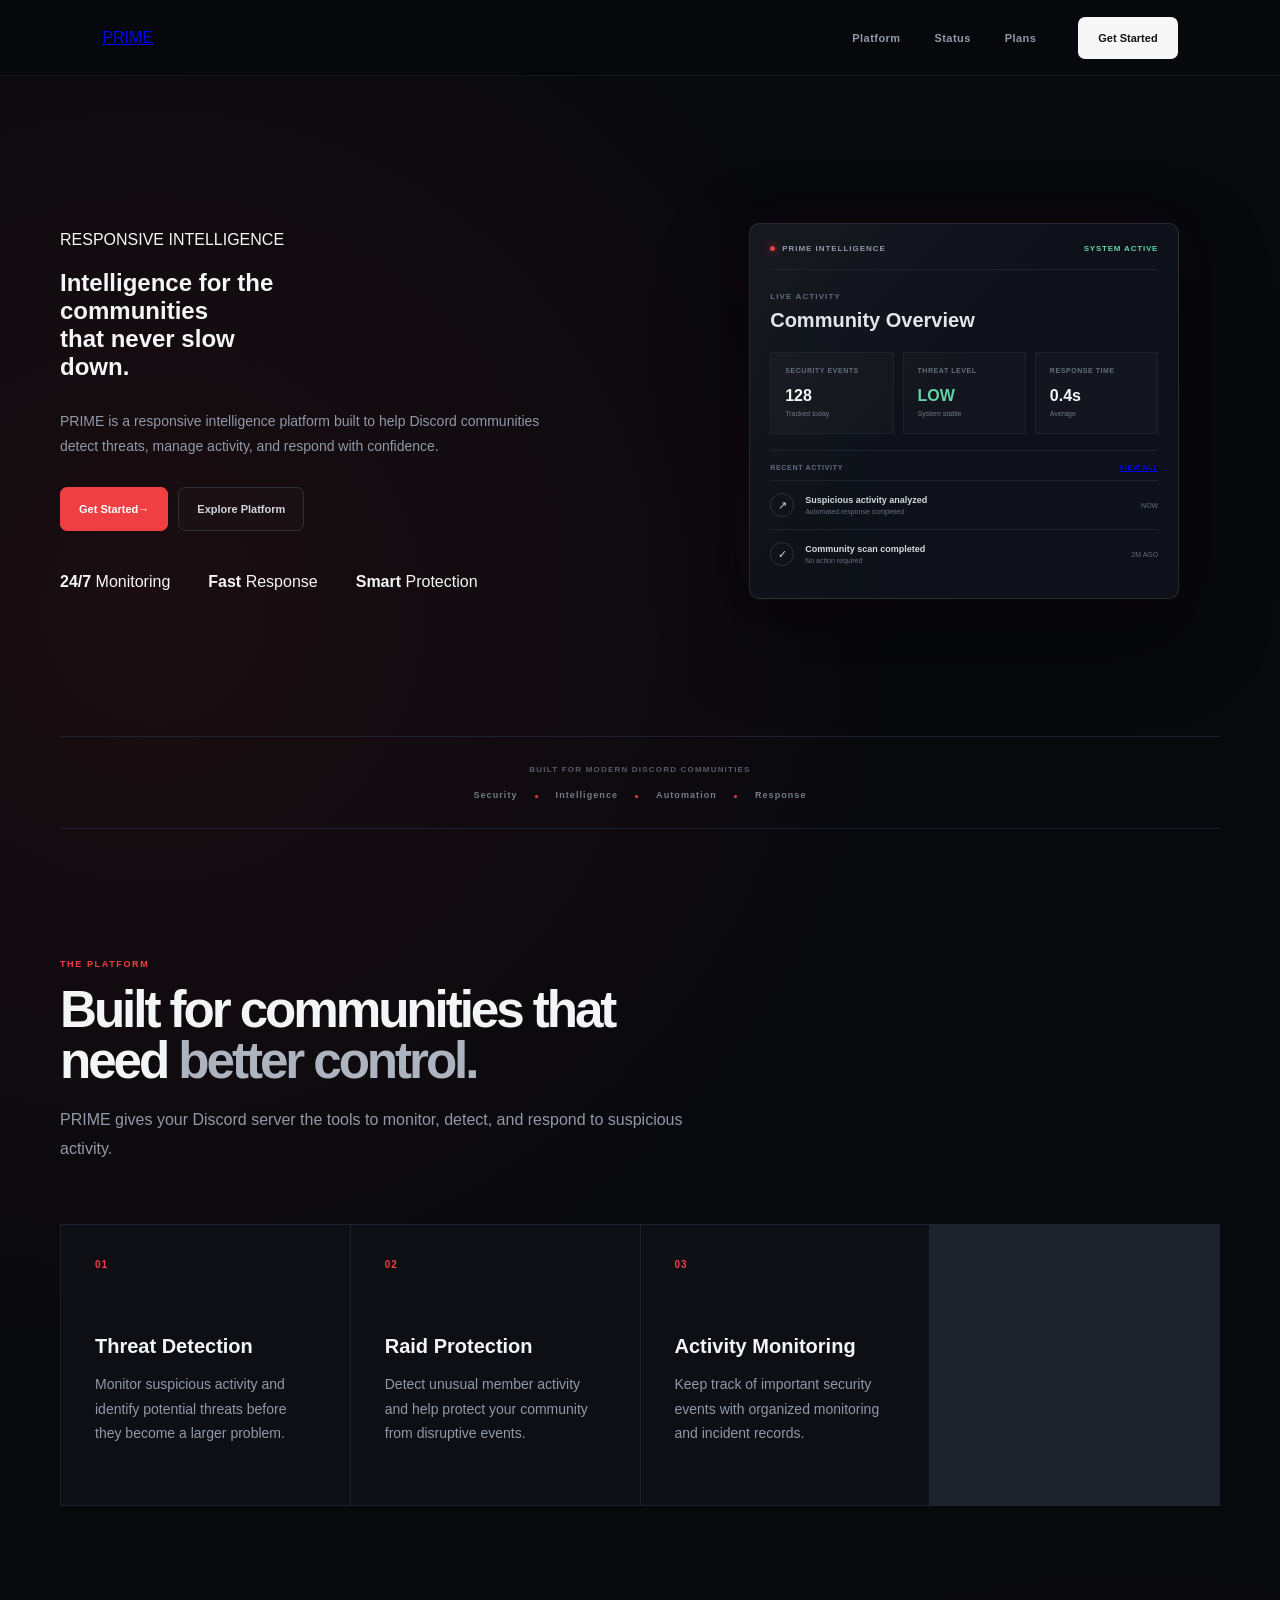
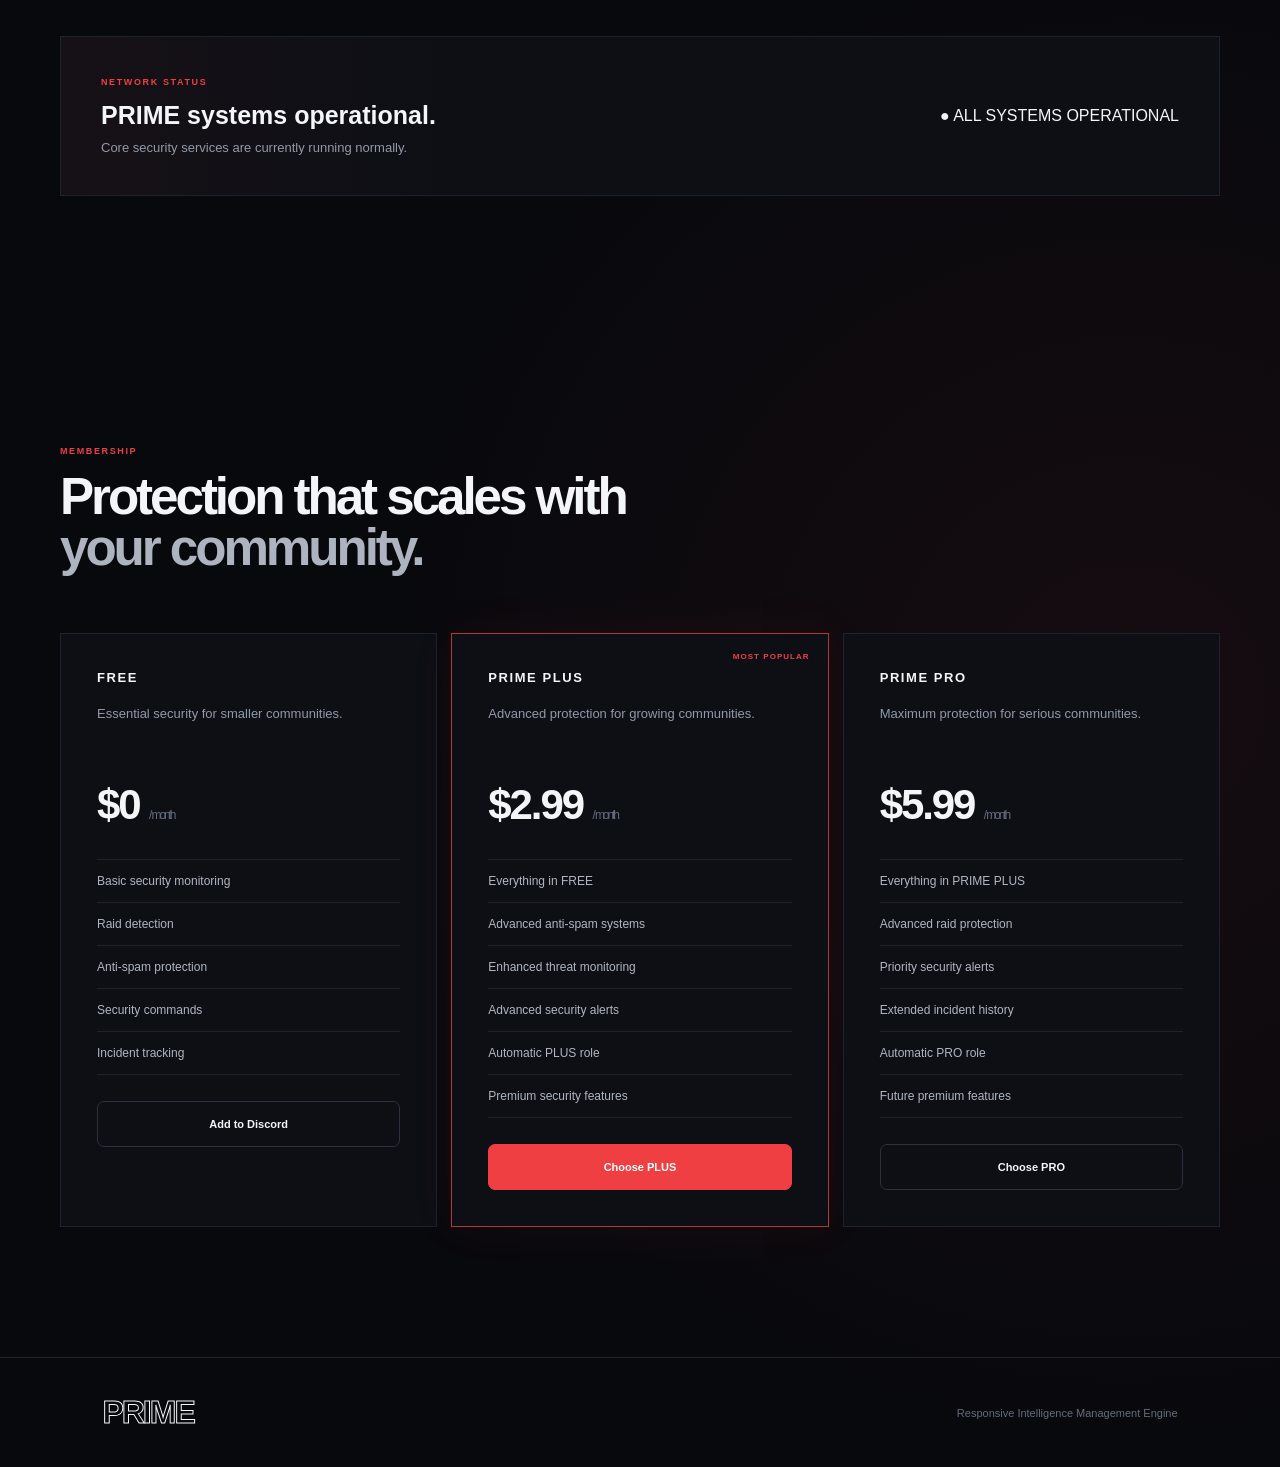
==== commit 289e6066: "Update index.html" ====
--- a/index.html
+++ b/index.html
@@ -11,17 +11,11 @@
 
 <body>
 
-    <div class="background-grid"></div>
-    <div class="background-glow glow-one"></div>
-    <div class="background-glow glow-two"></div>
-
-    <!-- NAVIGATION -->
-
     <nav>
 
-        <button class="nav-logo" id="homeButton" type="button">
+        <a href="#" class="logo">
             PRIME
-        </button>
+        </a>
 
         <div class="nav-links">
             <a href="#features">Platform</a>
@@ -29,7 +23,7 @@
             <a href="#pricing">Plans</a>
         </div>
 
-        <button class="nav-button add-button" type="button">
+        <button class="nav-button add-button">
             Get Started
         </button>
 
@@ -40,32 +34,32 @@
 
         <!-- HERO -->
 
-        <section class="hero" id="home">
-
-            <div class="hero-content reveal">
-
-                <div class="eyebrow">
-                    <span class="eyebrow-dot"></span>
-                    PRIME SECURITY PLATFORM
-                </div>
-
-                <h1 class="prime-title">
-                    PRIME
+        <section class="hero">
+
+            <div class="hero-left">
+
+                <div class="hero-eyebrow">
+                    <span class="hero-dot"></span>
+                    RESPONSIVE INTELLIGENCE
+                </div>
+
+                <h1>
+                    Intelligence for the<br>
+                    communities<br>
+                    <span>that never slow<br>down.</span>
                 </h1>
 
-                <div class="hero-subtitle">
-                    RESPONSIVE INTELLIGENCE MANAGEMENT ENGINE
-                </div>
-
                 <p class="hero-description">
-                    Intelligent Discord security and automated protection
-                    designed to help keep your community under control.
+                    PRIME is a responsive intelligence platform built to help
+                    Discord communities detect threats, manage activity, and
+                    respond with confidence.
                 </p>
 
                 <div class="hero-buttons">
 
-                    <button class="primary-button add-button" type="button">
-                        Add to Discord
+                    <button class="primary-button add-button">
+                        Get Started
+                        <span>→</span>
                     </button>
 
                     <a href="#features" class="secondary-button">
@@ -74,19 +68,20 @@
 
                 </div>
 
+
                 <div class="hero-stats">
 
-                    <div class="hero-stat">
+                    <div class="stat">
                         <strong>24/7</strong>
                         <span>Monitoring</span>
                     </div>
 
-                    <div class="hero-stat">
+                    <div class="stat">
                         <strong>Fast</strong>
                         <span>Response</span>
                     </div>
 
-                    <div class="hero-stat">
+                    <div class="stat">
                         <strong>Smart</strong>
                         <span>Protection</span>
                     </div>
@@ -96,9 +91,7 @@
             </div>
 
 
-            <!-- DASHBOARD -->
-
-            <div class="dashboard-wrap reveal delay-one">
+            <div class="dashboard-wrap">
 
                 <div class="dashboard-card">
 
@@ -132,9 +125,9 @@
                                 SECURITY EVENTS
                             </span>
 
-                            <strong class="metric-value">
+                            <span class="metric-value">
                                 128
-                            </strong>
+                            </span>
 
                             <span class="metric-sub">
                                 Tracked today
@@ -147,9 +140,9 @@
                                 THREAT LEVEL
                             </span>
 
-                            <strong class="metric-value low">
+                            <span class="metric-value low">
                                 LOW
-                            </strong>
+                            </span>
 
                             <span class="metric-sub">
                                 System stable
@@ -162,9 +155,9 @@
                                 RESPONSE TIME
                             </span>
 
-                            <strong class="metric-value">
+                            <span class="metric-value">
                                 0.4s
-                            </strong>
+                            </span>
 
                             <span class="metric-sub">
                                 Average
@@ -178,7 +171,7 @@
 
                         <div class="activity-heading">
                             <span>RECENT ACTIVITY</span>
-                            <span>LIVE</span>
+                            <a href="#">VIEW ALL</a>
                         </div>
 
 
@@ -213,7 +206,7 @@
 
                             <div class="activity-info">
                                 <span class="activity-name">
-                                    Community check completed
+                                    Community scan completed
                                 </span>
 
                                 <span class="activity-sub">
@@ -238,17 +231,17 @@
 
         <!-- TRUST STRIP -->
 
-        <section class="trust-section reveal">
-
-            <div class="trust-label">
+        <section class="trust-section">
+
+            <span class="trust-label">
                 BUILT FOR MODERN DISCORD COMMUNITIES
-            </div>
+            </span>
 
             <div class="trust-items">
-                <span>SECURITY</span>
-                <span>INTELLIGENCE</span>
-                <span>AUTOMATION</span>
-                <span>RESPONSE</span>
+                <span>Security</span>
+                <span>Intelligence</span>
+                <span>Automation</span>
+                <span>Response</span>
             </div>
 
         </section>
@@ -256,9 +249,9 @@
 
         <!-- FEATURES -->
 
-        <section id="features" class="section features">
-
-            <div class="section-heading reveal">
+        <section id="features" class="section">
+
+            <div class="section-heading">
 
                 <div class="section-eyebrow">
                     THE PLATFORM
@@ -279,7 +272,7 @@
 
             <div class="feature-grid">
 
-                <article class="feature-card reveal">
+                <div class="feature-card">
 
                     <div class="feature-number">
                         01
@@ -294,10 +287,10 @@
                         threats before they become a larger problem.
                     </p>
 
-                </article>
-
-
-                <article class="feature-card reveal delay-one">
+                </div>
+
+
+                <div class="feature-card">
 
                     <div class="feature-number">
                         02
@@ -312,10 +305,10 @@
                         your community from disruptive events.
                     </p>
 
-                </article>
-
-
-                <article class="feature-card reveal delay-two">
+                </div>
+
+
+                <div class="feature-card">
 
                     <div class="feature-number">
                         03
@@ -330,25 +323,7 @@
                         organized monitoring and incident records.
                     </p>
 
-                </article>
-
-
-                <article class="feature-card reveal">
-
-                    <div class="feature-number">
-                        04
-                    </div>
-
-                    <h3>
-                        Automated Response
-                    </h3>
-
-                    <p>
-                        Respond faster to security events with automated
-                        systems designed to reduce manual work.
-                    </p>
-
-                </article>
+                </div>
 
             </div>
 
@@ -359,7 +334,7 @@
 
         <section id="status" class="status-section">
 
-            <div class="status-card reveal">
+            <div class="status-card">
 
                 <div>
 
@@ -378,15 +353,8 @@
                 </div>
 
 
-                <div class="status-indicator">
-
-                    <div class="status-dot"></div>
-
-                    <div>
-                        <strong>Operational</strong>
-                        <span>All systems online</span>
-                    </div>
-
+                <div class="status-online">
+                    ● ALL SYSTEMS OPERATIONAL
                 </div>
 
             </div>
@@ -396,9 +364,9 @@
 
         <!-- PRICING -->
 
-        <section id="pricing" class="section pricing">
-
-            <div class="section-heading reveal">
+        <section id="pricing" class="section">
+
+            <div class="section-heading">
 
                 <div class="section-eyebrow">
                     MEMBERSHIP
@@ -414,28 +382,18 @@
 
             <div class="pricing-grid">
 
-                <!-- FREE -->
-
-                <div class="plan-card reveal">
-
-                    <div class="plan-top">
-
-                        <h3>
-                            FREE
-                        </h3>
-
-                        <p class="plan-description">
-                            Essential security for smaller communities.
-                        </p>
-
-                    </div>
-
+                <div class="plan-card">
+
+                    <h3>FREE</h3>
+
+                    <p class="plan-description">
+                        Essential security for smaller communities.
+                    </p>
 
                     <div class="price">
                         $0
                         <span>/ month</span>
                     </div>
-
 
                     <ul>
                         <li>Basic security monitoring</li>
@@ -445,44 +403,29 @@
                         <li>Incident tracking</li>
                     </ul>
 
-
-                    <button
-                        class="plan-button add-button"
-                        type="button"
-                    >
+                    <button class="plan-button add-button">
                         Add to Discord
                     </button>
 
                 </div>
 
 
-                <!-- PLUS -->
-
-                <div class="plan-card popular reveal delay-one">
+                <div class="plan-card popular">
 
                     <div class="popular-label">
                         MOST POPULAR
                     </div>
 
-
-                    <div class="plan-top">
-
-                        <h3>
-                            PRIME PLUS
-                        </h3>
-
-                        <p class="plan-description">
-                            Advanced protection for growing communities.
-                        </p>
-
-                    </div>
-
+                    <h3>PRIME PLUS</h3>
+
+                    <p class="plan-description">
+                        Advanced protection for growing communities.
+                    </p>
 
                     <div class="price">
                         $2.99
                         <span>/ month</span>
                     </div>
-
 
                     <ul>
                         <li>Everything in FREE</li>
@@ -493,40 +436,25 @@
                         <li>Premium security features</li>
                     </ul>
 
-
-                    <button
-                        class="plan-button plus-button"
-                        data-plan="PRIME PLUS"
-                        type="button"
-                    >
+                    <button class="plan-button plus-button">
                         Choose PLUS
                     </button>
 
                 </div>
 
 
-                <!-- PRO -->
-
-                <div class="plan-card reveal delay-two">
-
-                    <div class="plan-top">
-
-                        <h3>
-                            PRIME PRO
-                        </h3>
-
-                        <p class="plan-description">
-                            Maximum protection for serious communities.
-                        </p>
-
-                    </div>
-
+                <div class="plan-card">
+
+                    <h3>PRIME PRO</h3>
+
+                    <p class="plan-description">
+                        Maximum protection for serious communities.
+                    </p>
 
                     <div class="price">
                         $5.99
                         <span>/ month</span>
                     </div>
-
 
                     <ul>
                         <li>Everything in PRIME PLUS</li>
@@ -537,12 +465,7 @@
                         <li>Future premium features</li>
                     </ul>
 
-
-                    <button
-                        class="plan-button pro-button"
-                        data-plan="PRIME PRO"
-                        type="button"
-                    >
+                    <button class="plan-button pro-button">
                         Choose PRO
                     </button>
 
@@ -552,82 +475,28 @@
 
         </section>
 
-
-        <!-- FINAL CTA -->
-
-        <section class="final-cta">
-
-            <div class="cta-box reveal">
-
-                <div class="section-eyebrow">
-                    READY TO DEPLOY?
-                </div>
-
-                <h2>
-                    Your community deserves
-                    <span>better protection.</span>
-                </h2>
-
-                <p>
-                    Add PRIME to your Discord server and get started.
-                </p>
-
-                <button
-                    class="primary-button add-button"
-                    type="button"
-                >
-                    Add PRIME to Discord
-                </button>
-
-            </div>
-
-        </section>
-
     </main>
 
 
     <!-- MODAL -->
 
-    <div
-        id="messageModal"
-        class="modal hidden"
-        aria-hidden="true"
-    >
-
-        <div
-            class="modal-content"
-            role="dialog"
-            aria-modal="true"
-        >
-
-            <button
-                id="closeModal"
-                class="close-button"
-                type="button"
-                aria-label="Close"
-            >
+    <div id="messageModal" class="modal hidden">
+
+        <div class="modal-content">
+
+            <button id="closeModal" class="close-button">
                 ×
             </button>
-
-
-            <div class="modal-kicker">
-                PRIME
-            </div>
-
 
             <h2 id="modalTitle">
                 PRIME
             </h2>
 
-
-            <p id="modalText"></p>
-
-
-            <button
-                id="modalButton"
-                class="primary-button"
-                type="button"
-            >
+            <p id="modalText">
+                PRIME is ready.
+            </p>
+
+            <button id="modalButton" class="primary-button">
                 Continue
             </button>
 
@@ -635,8 +504,6 @@
 
     </div>
 
-
-    <!-- FOOTER -->
 
     <footer>
 
@@ -648,10 +515,6 @@
             Responsive Intelligence Management Engine
         </p>
 
-        <p class="footer-credit">
-            Created by Ptrop
-        </p>
-
     </footer>
 
 
--- a/style.css
+++ b/style.css
@@ -1,19 +1,27 @@
-@import url('https://fonts.googleapis.com/css2?family=DM+Sans:wght@400;500;600;700&family=Space+Grotesk:wght@400;500;600;700&display=swap');
-
 :root {
-    --bg: #090b10;
-    --bg-soft: #0d1017;
-    --panel: #11151e;
-    --border: #242a36;
-    --border-soft: #1b2029;
-    --text: #f2f4f7;
-    --muted: #8d95a3;
-    --dim: #5f6775;
+    --bg: #08090d;
+    --bg-soft: #0d0f15;
+    --panel: #12151d;
+    --panel-light: #171b25;
+
+    --border: #2a303d;
+    --border-soft: #1d222c;
+
+    --text: #f4f5f7;
+    --muted: #9199a8;
+    --dim: #646d7d;
+
     --red: #ef3f42;
-    --red-hover: #ff5053;
-    --green: #5cc59b;
-    --white: #f4f5f6;
-}
+    --red-hover: #ff5255;
+    --green: #61d3a4;
+
+    --white: #f7f7f7;
+}
+
+
+/* =========================
+   RESET
+========================= */
 
 * {
     box-sizing: border-box;
@@ -25,22 +33,27 @@
 
 body {
     margin: 0;
+
     background:
         radial-gradient(
-            circle at 0% 45%,
-            rgba(239, 63, 66, 0.07),
+            circle at 12% 20%,
+            rgba(239, 63, 66, 0.08),
             transparent 28%
         ),
         radial-gradient(
-            circle at 100% 55%,
+            circle at 88% 75%,
             rgba(239, 63, 66, 0.06),
-            transparent 28%
+            transparent 30%
         ),
         var(--bg);
 
     color: var(--text);
 
-    font-family: "DM Sans", Arial, sans-serif;
+    font-family:
+        Inter,
+        Arial,
+        Helvetica,
+        sans-serif;
 
     overflow-x: hidden;
 }
@@ -55,53 +68,166 @@
 }
 
 
-/* NAVIGATION */
+/* =========================
+   BACKGROUND
+========================= */
+
+.background-grid {
+    position: fixed;
+    inset: 0;
+
+    pointer-events: none;
+
+    background-image:
+        linear-gradient(
+            rgba(255, 255, 255, 0.018) 1px,
+            transparent 1px
+        ),
+        linear-gradient(
+            90deg,
+            rgba(255, 255, 255, 0.018) 1px,
+            transparent 1px
+        );
+
+    background-size: 70px 70px;
+
+    mask-image:
+        linear-gradient(
+            to bottom,
+            black,
+            transparent 75%
+        );
+
+    opacity: 0.45;
+
+    z-index: -3;
+}
+
+.background-glow {
+    position: fixed;
+
+    width: 550px;
+    height: 550px;
+
+    border-radius: 50%;
+
+    filter: blur(130px);
+
+    pointer-events: none;
+
+    opacity: 0.13;
+
+    z-index: -2;
+
+    animation:
+        floatGlow 12s ease-in-out infinite;
+}
+
+.glow-one {
+    top: -250px;
+    left: -250px;
+
+    background: var(--red);
+}
+
+.glow-two {
+    right: -280px;
+    bottom: -300px;
+
+    background: #9b1f22;
+
+    animation-delay: -6s;
+}
+
+@keyframes floatGlow {
+    0%,
+    100% {
+        transform: translate(0, 0);
+    }
+
+    50% {
+        transform: translate(60px, 45px);
+    }
+}
+
+
+/* =========================
+   NAVIGATION
+========================= */
 
 nav {
     width: 100%;
     height: 76px;
 
-    padding: 0 clamp(24px, 8vw, 130px);
+    padding:
+        0
+        clamp(24px, 8vw, 130px);
 
     display: flex;
     align-items: center;
     justify-content: space-between;
 
-    background: rgba(9, 11, 16, 0.92);
-
-    backdrop-filter: blur(18px);
-
-    border-bottom: 1px solid var(--border-soft);
-
     position: sticky;
     top: 0;
+
     z-index: 1000;
-}
-
-.logo {
-    display: inline-block;
-
-    font-family: "Arial Black", Impact, sans-serif;
-
-    font-size: 34px;
+
+    background: rgba(8, 9, 13, 0.84);
+
+    backdrop-filter: blur(18px);
+
+    border-bottom:
+        1px solid
+        rgba(255, 255, 255, 0.06);
+}
+
+
+/* TOP LEFT PRIME LOGO */
+
+.nav-logo {
+    appearance: none;
+
+    border: none;
+    background: transparent;
+
+    padding: 0;
+
+    color: transparent;
+
+    font-family:
+        Impact,
+        "Arial Black",
+        sans-serif;
+
+    font-size: 44px;
     font-weight: 900;
 
-    letter-spacing: -2px;
-
-    color: transparent;
-
-    -webkit-text-stroke: 1.5px var(--white);
+    letter-spacing: -3px;
 
     line-height: 1;
 
-    text-decoration: none;
-
-    transition: 0.2s ease;
-}
-
-.logo:hover {
-    transform: scale(1.03);
-}
+    -webkit-text-stroke:
+        1.5px var(--white);
+
+    text-shadow:
+        0 0 15px
+        rgba(255, 255, 255, 0.06);
+
+    transition:
+        transform 0.2s ease,
+        text-shadow 0.2s ease;
+
+    cursor: pointer;
+}
+
+.nav-logo:hover {
+    transform: scale(1.04);
+
+    text-shadow:
+        0 0 20px
+        rgba(255, 255, 255, 0.18);
+}
+
 
 .nav-links {
     display: flex;
@@ -110,7 +236,7 @@
     gap: 34px;
 
     margin-left: auto;
-    margin-right: 45px;
+    margin-right: 42px;
 }
 
 .nav-links a {
@@ -119,17 +245,30 @@
     text-decoration: none;
 
     font-size: 11px;
-    font-weight: 600;
+    font-weight: 700;
+
+    letter-spacing: 0.04em;
+
+    transition:
+        color 0.2s ease,
+        text-shadow 0.2s ease;
 }
 
 .nav-links a:hover {
     color: var(--white);
-}
+
+    text-shadow:
+        0 0 12px
+        rgba(255, 255, 255, 0.18);
+}
+
 
 .nav-button {
     border: none;
 
-    padding: 12px 20px;
+    min-height: 42px;
+
+    padding: 0 20px;
 
     border-radius: 7px;
 
@@ -137,142 +276,216 @@
     color: #111318;
 
     font-size: 11px;
-    font-weight: 700;
-
-    transition: 0.2s ease;
+    font-weight: 800;
+
+    transition:
+        transform 0.2s ease,
+        box-shadow 0.2s ease;
 }
 
 .nav-button:hover {
-    transform: translateY(-1px);
-}
-
-
-/* HERO */
+    transform: translateY(-2px);
+
+    box-shadow:
+        0 10px 25px
+        rgba(255, 255, 255, 0.1);
+}
+
+
+/* =========================
+   HERO
+========================= */
 
 .hero {
-    min-height: 635px;
-
-    width: min(100%, 1160px);
+    width:
+        min(
+            100% - 48px,
+            1160px
+        );
+
+    min-height: 660px;
 
     margin: 0 auto;
 
-    padding:
-        clamp(70px, 9vw, 120px)
-        clamp(24px, 6vw, 80px)
-        70px;
+    padding: 90px 0 80px;
 
     display: grid;
 
-    grid-template-columns: 1fr 0.9fr;
+    grid-template-columns:
+        minmax(0, 1fr)
+        minmax(380px, 0.9fr);
 
     align-items: center;
 
     gap: 80px;
 }
 
-.hero-left {
-    max-width: 590px;
-}
-
-.hero-eyebrow {
+
+.eyebrow {
     display: flex;
     align-items: center;
 
     gap: 10px;
 
+    margin-bottom: 24px;
+
     color: var(--muted);
 
     font-size: 9px;
-    font-weight: 700;
+    font-weight: 800;
 
     letter-spacing: 0.2em;
 
-    margin-bottom: 24px;
-
     text-transform: uppercase;
 }
 
-.hero-dot {
+.eyebrow-dot {
     width: 5px;
     height: 5px;
 
+    border-radius: 50%;
+
     background: var(--red);
 
-    border-radius: 50%;
-
-    box-shadow: 0 0 10px rgba(239, 63, 66, 0.8);
-}
-
-.hero h1 {
+    box-shadow:
+        0 0 12px
+        rgba(239, 63, 66, 0.9);
+
+    animation:
+        pulseDot 2s ease-in-out infinite;
+}
+
+@keyframes pulseDot {
+    0%,
+    100% {
+        transform: scale(1);
+        opacity: 1;
+    }
+
+    50% {
+        transform: scale(1.5);
+        opacity: 0.65;
+    }
+}
+
+
+/* HERO PRIME */
+
+.prime-title {
     margin: 0;
 
-    font-family: "Space Grotesk", Arial, sans-serif;
-
-    font-size: clamp(50px, 5.1vw, 76px);
-
-    font-weight: 500;
-
-    letter-spacing: -0.065em;
-
-    line-height: 0.96;
-
-    color: var(--text);
-}
-
-.hero h1 span {
-    color: #cfd3db;
-}
+    color: transparent;
+
+    font-family:
+        Impact,
+        "Arial Black",
+        sans-serif;
+
+    font-size:
+        clamp(
+            100px,
+            13vw,
+            190px
+        );
+
+    font-weight: 900;
+
+    letter-spacing:
+        clamp(
+            -12px,
+            -1vw,
+            -5px
+        );
+
+    line-height: 0.78;
+
+    -webkit-text-stroke:
+        clamp(
+            2px,
+            0.22vw,
+            4px
+        )
+        var(--white);
+
+    text-shadow:
+        0 0 35px
+        rgba(255, 255, 255, 0.06);
+
+    white-space: nowrap;
+}
+
+
+.hero-subtitle {
+    margin-top: 20px;
+
+    color: #cfd3da;
+
+    font-size:
+        clamp(
+            8px,
+            0.85vw,
+            11px
+        );
+
+    font-weight: 800;
+
+    letter-spacing: 0.09em;
+
+    white-space: nowrap;
+}
+
 
 .hero-description {
-    max-width: 480px;
-
-    margin: 26px 0 0;
+    max-width: 500px;
+
+    margin: 28px 0 0;
 
     color: var(--muted);
 
     font-size: 14px;
 
-    line-height: 1.75;
-}
-
-
-/* BUTTONS */
+    line-height: 1.8;
+}
+
 
 .hero-buttons {
     display: flex;
-
     align-items: center;
 
     gap: 10px;
 
     margin-top: 28px;
 }
+
 
 .primary-button,
 .secondary-button {
+    min-height: 44px;
+
+    padding: 0 18px;
+
     display: inline-flex;
-
     align-items: center;
     justify-content: center;
 
-    gap: 10px;
-
-    min-height: 43px;
-
-    padding: 0 17px;
-
-    border-radius: 6px;
+    border-radius: 7px;
 
     font-size: 11px;
-    font-weight: 700;
+    font-weight: 800;
 
     text-decoration: none;
 
-    transition: 0.2s ease;
-}
+    transition:
+        transform 0.2s ease,
+        box-shadow 0.2s ease,
+        background 0.2s ease;
+}
+
 
 .primary-button {
-    border: 1px solid var(--red);
+    border:
+        1px solid
+        var(--red);
 
     background: var(--red);
 
@@ -282,27 +495,33 @@
 .primary-button:hover {
     background: var(--red-hover);
 
-    border-color: var(--red-hover);
-
     transform: translateY(-2px);
 
-    box-shadow: 0 8px 25px rgba(239, 63, 66, 0.18);
-}
+    box-shadow:
+        0 10px 30px
+        rgba(239, 63, 66, 0.3);
+}
+
 
 .secondary-button {
-    border: 1px solid var(--border);
-
-    background: rgba(17, 21, 30, 0.55);
-
-    color: #c8ced8;
+    border:
+        1px solid
+        var(--border);
+
+    background:
+        rgba(255, 255, 255, 0.015);
+
+    color: #d1d5dc;
 }
 
 .secondary-button:hover {
-    border-color: #3a4353;
-
-    background: #141923;
-
-    color: white;
+    transform: translateY(-2px);
+
+    border-color:
+        rgba(255, 255, 255, 0.25);
+
+    background:
+        rgba(255, 255, 255, 0.04);
 }
 
 
@@ -313,31 +532,26 @@
 
     gap: 38px;
 
-    margin-top: 40px;
-}
-
-.stat {
+    margin-top: 42px;
+}
+
+.hero-stat {
     display: flex;
-
     flex-direction: column;
 
     gap: 5px;
 }
 
-.stat strong {
-    color: #e8ebef;
-
+.hero-stat strong {
     font-size: 14px;
-
-    font-weight: 700;
-}
-
-.stat span {
+    font-weight: 800;
+}
+
+.hero-stat span {
     color: var(--dim);
 
     font-size: 8px;
-
-    font-weight: 700;
+    font-weight: 800;
 
     letter-spacing: 0.1em;
 
@@ -345,64 +559,84 @@
 }
 
 
-/* DASHBOARD */
+/* =========================
+   DASHBOARD
+========================= */
 
 .dashboard-wrap {
     display: flex;
-
     justify-content: center;
 }
+
 
 .dashboard-card {
     width: 100%;
-
-    max-width: 420px;
+    max-width: 430px;
 
     padding: 20px;
+
+    border:
+        1px solid
+        rgba(255, 255, 255, 0.1);
+
+    border-radius: 10px;
 
     background:
         linear-gradient(
             135deg,
-            rgba(255, 255, 255, 0.02),
-            transparent 50%
+            rgba(255, 255, 255, 0.035),
+            transparent 45%
         ),
-        var(--panel);
-
-    border: 1px solid #292f3b;
-
-    border-radius: 9px;
+        rgba(16, 19, 27, 0.9);
 
     box-shadow:
-        0 30px 70px rgba(0, 0, 0, 0.22),
-        0 0 40px rgba(239, 63, 66, 0.025);
-}
+        0 35px 90px
+        rgba(0, 0, 0, 0.45),
+        0 0 50px
+        rgba(239, 63, 66, 0.04);
+
+    animation:
+        dashboardFloat
+        7s ease-in-out infinite;
+}
+
+@keyframes dashboardFloat {
+    0%,
+    100% {
+        transform: translateY(0);
+    }
+
+    50% {
+        transform: translateY(-8px);
+    }
+}
+
 
 .dashboard-top {
     display: flex;
-
     align-items: center;
-
     justify-content: space-between;
 
     padding-bottom: 16px;
 
-    border-bottom: 1px solid var(--border-soft);
-}
+    border-bottom:
+        1px solid
+        var(--border-soft);
+}
+
 
 .dashboard-brand {
     display: flex;
-
     align-items: center;
 
     gap: 7px;
 
-    color: #8d95a3;
+    color: var(--muted);
 
     font-size: 8px;
-
-    font-weight: 700;
-
-    letter-spacing: 0.11em;
+    font-weight: 800;
+
+    letter-spacing: 0.12em;
 }
 
 .dashboard-brand-dot {
@@ -412,200 +646,221 @@
     border-radius: 50%;
 
     background: var(--red);
-}
+
+    box-shadow:
+        0 0 10px
+        var(--red);
+}
+
 
 .system-active {
     color: var(--green);
 
     font-size: 8px;
-
-    font-weight: 700;
+    font-weight: 800;
 
     letter-spacing: 0.1em;
 }
+
 
 .dashboard-label {
     margin-top: 22px;
 
-    color: #6e7684;
+    color: var(--dim);
 
     font-size: 8px;
-
-    font-weight: 700;
+    font-weight: 800;
 
     letter-spacing: 0.14em;
 }
+
 
 .dashboard-title {
     margin: 8px 0 20px;
 
-    color: #dce0e7;
+    color: #e2e5eb;
 
     font-size: 20px;
-
-    font-weight: 600;
-}
+    font-weight: 700;
+}
+
 
 .dashboard-metrics {
     display: grid;
 
-    grid-template-columns: repeat(3, 1fr);
+    grid-template-columns:
+        repeat(3, 1fr);
 
     gap: 9px;
 }
 
+
 .metric {
-    min-height: 76px;
+    min-height: 82px;
 
     padding: 14px;
 
-    background: rgba(255, 255, 255, 0.018);
-
-    border: 1px solid #242a34;
-}
+    border:
+        1px solid
+        var(--border-soft);
+
+    background:
+        rgba(255, 255, 255, 0.018);
+}
+
 
 .metric-label {
     display: block;
 
-    color: #626a77;
+    color: var(--dim);
 
     font-size: 7px;
-
-    font-weight: 700;
-}
+    font-weight: 800;
+
+    letter-spacing: 0.08em;
+}
+
 
 .metric-value {
     display: block;
 
-    margin-top: 12px;
-
-    color: #d9dde4;
+    margin-top: 13px;
 
     font-size: 16px;
-
-    font-weight: 700;
-}
+    font-weight: 800;
+}
+
 
 .metric-value.low {
     color: var(--green);
 }
 
+
 .metric-sub {
     display: block;
 
     margin-top: 5px;
 
-    color: #69717e;
+    color: #6e7785;
 
     font-size: 7px;
 }
 
-
-/* ACTIVITY */
 
 .activity-section {
     margin-top: 16px;
 
-    border-top: 1px solid var(--border-soft);
-}
+    border-top:
+        1px solid
+        var(--border-soft);
+}
+
 
 .activity-heading {
     display: flex;
-
-    align-items: center;
-
     justify-content: space-between;
 
     padding: 13px 0 9px;
 
-    color: #626a77;
+    color: var(--dim);
 
     font-size: 7px;
-
-    font-weight: 700;
+    font-weight: 800;
 
     letter-spacing: 0.1em;
 }
 
-.activity-heading a {
-    color: #626a77;
-
-    text-decoration: none;
-}
 
 .activity-row {
     display: flex;
-
     align-items: center;
 
     gap: 11px;
 
-    padding: 11px 0;
-
-    border-top: 1px solid var(--border-soft);
-}
+    padding: 12px 0;
+
+    border-top:
+        1px solid
+        var(--border-soft);
+}
+
 
 .activity-icon {
-    width: 23px;
-    height: 23px;
+    width: 24px;
+    height: 24px;
 
     display: grid;
-
     place-items: center;
 
-    border: 1px solid #2a303a;
+    border:
+        1px solid
+        var(--border);
 
     border-radius: 50%;
 
-    color: #c4cad4;
+    color: #d2d6de;
 
     font-size: 11px;
 }
+
 
 .activity-info {
     flex: 1;
 }
 
+
 .activity-name {
     display: block;
 
-    color: #c5cad3;
+    color: #d5d9e0;
 
     font-size: 9px;
-
-    font-weight: 600;
-}
+    font-weight: 700;
+}
+
 
 .activity-sub {
     display: block;
 
     margin-top: 3px;
 
-    color: #626a77;
+    color: var(--dim);
 
     font-size: 7px;
 }
 
+
 .activity-time {
-    color: #606875;
+    color: var(--dim);
 
     font-size: 7px;
 }
 
 
-/* TRUST */
+/* =========================
+   TRUST
+========================= */
 
 .trust-section {
-    width: min(100% - 48px, 1160px);
+    width:
+        min(
+            100% - 48px,
+            1160px
+        );
 
     margin: 0 auto;
 
-    border-top: 1px solid var(--border-soft);
-
-    border-bottom: 1px solid var(--border-soft);
-
-    padding: 27px 0;
-}
+    padding: 28px 0;
+
+    border-top:
+        1px solid
+        var(--border-soft);
+
+    border-bottom:
+        1px solid
+        var(--border-soft);
+}
+
 
 .trust-label {
     display: block;
@@ -617,33 +872,27 @@
     color: #555d69;
 
     font-size: 8px;
-
-    font-weight: 700;
+    font-weight: 800;
 
     letter-spacing: 0.15em;
-
-    text-transform: uppercase;
-}
+}
+
 
 .trust-items {
     display: flex;
-
+    align-items: center;
     justify-content: center;
 
-    align-items: center;
-
     gap: 38px;
 
     color: #737b88;
 
     font-size: 9px;
-
-    font-weight: 700;
+    font-weight: 800;
 
     letter-spacing: 0.12em;
-
-    text-transform: uppercase;
-}
+}
+
 
 .trust-items span {
     position: relative;
@@ -655,116 +904,148 @@
     position: absolute;
 
     top: 50%;
-
     right: -20px;
 
     width: 3px;
     height: 3px;
 
+    border-radius: 50%;
+
     background: var(--red);
-
-    border-radius: 50%;
-}
-
-
-/* SECTIONS */
+}
+
+
+/* =========================
+   SECTIONS
+========================= */
 
 .section {
-    width: min(100% - 48px, 1160px);
+    width:
+        min(
+            100% - 48px,
+            1160px
+        );
 
     margin: 0 auto;
 
     padding: 130px 0;
 }
 
+
 .section-heading {
-    max-width: 600px;
+    max-width: 650px;
 
     margin-bottom: 60px;
 }
+
 
 .section-eyebrow {
     color: var(--red);
 
     font-size: 9px;
-
-    font-weight: 700;
+    font-weight: 800;
 
     letter-spacing: 0.18em;
-
-    text-transform: uppercase;
-}
+}
+
 
 .section h2 {
     margin: 15px 0 0;
 
-    font-family: "Space Grotesk", sans-serif;
-
-    font-size: clamp(36px, 4vw, 55px);
-
-    font-weight: 500;
-
-    letter-spacing: -0.05em;
+    font-size:
+        clamp(
+            38px,
+            4vw,
+            58px
+        );
+
+    font-weight: 700;
+
+    letter-spacing: -0.06em;
 
     line-height: 1;
 }
 
 .section h2 span {
-    color: #cfd3db;
-}
+    color: #aeb4bf;
+}
+
 
 .section-description {
     margin-top: 20px;
 
     color: var(--muted);
 
-    line-height: 1.7;
-}
-
-
-/* FEATURES */
+    line-height: 1.8;
+}
+
+
+/* =========================
+   FEATURES
+========================= */
 
 .feature-grid {
     display: grid;
 
-    grid-template-columns: repeat(3, 1fr);
+    grid-template-columns:
+        repeat(4, 1fr);
 
     gap: 1px;
 
-    background: var(--border-soft);
-
-    border: 1px solid var(--border-soft);
-}
+    border:
+        1px solid
+        var(--border-soft);
+
+    background:
+        var(--border-soft);
+}
+
 
 .feature-card {
-    min-height: 260px;
-
-    padding: 32px;
+    min-height: 280px;
+
+    padding: 34px;
 
     background: var(--bg-soft);
 
-    transition: 0.25s ease;
+    transition:
+        transform 0.25s ease,
+        background 0.25s ease,
+        box-shadow 0.25s ease;
 }
 
 .feature-card:hover {
+    position: relative;
+
+    z-index: 2;
+
+    transform: translateY(-6px);
+
     background: var(--panel);
-}
+
+    box-shadow:
+        0 20px 50px
+        rgba(0, 0, 0, 0.35);
+}
+
 
 .feature-number {
     color: var(--red);
 
     font-size: 10px;
-
+    font-weight: 800;
+
+    letter-spacing: 0.1em;
+}
+
+
+.feature-card h3 {
+    margin: 65px 0 14px;
+
+    font-size: 20px;
     font-weight: 700;
 }
 
-.feature-card h3 {
-    margin: 60px 0 12px;
-
-    font-size: 20px;
-
-    font-weight: 600;
-}
 
 .feature-card p {
     margin: 0;
@@ -773,39 +1054,56 @@
 
     font-size: 14px;
 
-    line-height: 1.7;
-}
-
-
-/* STATUS */
+    line-height: 1.75;
+}
+
+
+/* =========================
+   STATUS
+========================= */
 
 .status-section {
-    width: min(100% - 48px, 1160px);
+    width:
+        min(
+            100% - 48px,
+            1160px
+        );
 
     margin: 0 auto;
 
     padding: 0 0 120px;
 }
+
 
 .status-card {
     display: flex;
-
     align-items: center;
-
     justify-content: space-between;
 
-    padding: 38px;
-
-    background: var(--bg-soft);
-
-    border: 1px solid var(--border-soft);
-}
+    gap: 40px;
+
+    padding: 40px;
+
+    border:
+        1px solid
+        var(--border-soft);
+
+    background:
+        linear-gradient(
+            90deg,
+            rgba(239, 63, 66, 0.04),
+            transparent 35%
+        ),
+        var(--bg-soft);
+}
+
 
 .status-card h2 {
-    margin: 15px 0 0;
-
-    font-size: 22px;
-}
+    margin: 14px 0 0;
+
+    font-size: 25px;
+}
+
 
 .status-card p {
     margin: 10px 0 0;
@@ -815,66 +1113,146 @@
     font-size: 13px;
 }
 
-.status-online {
-    color: var(--green);
+
+.status-indicator {
+    display: flex;
+    align-items: center;
+
+    gap: 13px;
+
+    min-width: 200px;
+}
+
+
+.status-dot {
+    width: 10px;
+    height: 10px;
+
+    border-radius: 50%;
+
+    background: var(--green);
+
+    box-shadow:
+        0 0 18px
+        rgba(97, 211, 164, 0.75);
+
+    animation:
+        statusPulse
+        2.2s infinite;
+}
+
+@keyframes statusPulse {
+    0%,
+    100% {
+        transform: scale(1);
+        opacity: 1;
+    }
+
+    50% {
+        transform: scale(1.25);
+        opacity: 0.65;
+    }
+}
+
+
+.status-indicator strong {
+    display: block;
+
+    font-size: 13px;
+}
+
+
+.status-indicator span {
+    display: block;
+
+    margin-top: 4px;
+
+    color: var(--dim);
 
     font-size: 10px;
-
-    font-weight: 700;
-
-    letter-spacing: 0.12em;
-}
-
-
-/* PRICING */
+}
+
+
+/* =========================
+   PRICING
+========================= */
 
 .pricing-grid {
     display: grid;
 
-    grid-template-columns: repeat(3, 1fr);
+    grid-template-columns:
+        repeat(3, 1fr);
 
     gap: 14px;
 }
+
 
 .plan-card {
     position: relative;
 
-    padding: 35px;
+    padding: 36px;
+
+    border:
+        1px solid
+        var(--border-soft);
 
     background: var(--bg-soft);
 
-    border: 1px solid var(--border-soft);
-}
+    transition:
+        transform 0.25s ease,
+        box-shadow 0.25s ease,
+        border-color 0.25s ease;
+}
+
+.plan-card:hover {
+    transform: translateY(-7px);
+
+    border-color:
+        rgba(255, 255, 255, 0.18);
+
+    box-shadow:
+        0 25px 60px
+        rgba(0, 0, 0, 0.35);
+}
+
 
 .plan-card.popular {
-    border-color: rgba(239, 63, 66, 0.7);
-}
+    border-color:
+        rgba(239, 63, 66, 0.75);
+
+    box-shadow:
+        0 0 45px
+        rgba(239, 63, 66, 0.06);
+}
+
 
 .popular-label {
     position: absolute;
 
-    top: 16px;
-    right: 16px;
+    top: 18px;
+    right: 18px;
 
     color: var(--red);
 
     font-size: 8px;
-
-    font-weight: 700;
-
-    letter-spacing: 0.12em;
-}
+    font-weight: 800;
+
+    letter-spacing: 0.13em;
+}
+
 
 .plan-card h3 {
     margin: 0;
 
     font-size: 13px;
+    font-weight: 800;
 
     letter-spacing: 0.12em;
 }
 
+
 .plan-description {
-    min-height: 45px;
+    min-height: 48px;
 
     margin: 18px 0;
 
@@ -882,74 +1260,93 @@
 
     font-size: 13px;
 
-    line-height: 1.6;
-}
+    line-height: 1.7;
+}
+
 
 .price {
-    margin: 28px 0;
-
-    font-size: 40px;
-
-    font-weight: 600;
-
-    letter-spacing: -0.04em;
-}
+    margin: 30px 0;
+
+    font-size: 42px;
+    font-weight: 800;
+
+    letter-spacing: -0.05em;
+}
+
 
 .price span {
     color: var(--dim);
 
     font-size: 12px;
-
-    font-weight: 400;
-}
+    font-weight: 500;
+}
+
 
 .plan-card ul {
     list-style: none;
 
     margin: 0;
-
     padding: 0;
 
-    border-top: 1px solid var(--border-soft);
-}
+    border-top:
+        1px solid
+        var(--border-soft);
+}
+
 
 .plan-card li {
-    padding: 13px 0;
-
-    border-bottom: 1px solid var(--border-soft);
-
-    color: #aeb5c0;
+    padding: 14px 0;
+
+    border-bottom:
+        1px solid
+        var(--border-soft);
+
+    color: #b0b6c1;
 
     font-size: 12px;
 }
+
 
 .plan-button {
     width: 100%;
-
-    margin-top: 25px;
-
-    min-height: 45px;
-
-    border: 1px solid var(--border);
+    min-height: 46px;
+
+    margin-top: 26px;
+
+    border:
+        1px solid
+        var(--border);
+
+    border-radius: 7px;
 
     background: transparent;
 
     color: var(--text);
 
     font-size: 11px;
-
-    font-weight: 700;
-
-    transition: 0.2s ease;
-}
+    font-weight: 800;
+
+    transition:
+        transform 0.2s ease,
+        background 0.2s ease,
+        box-shadow 0.2s ease;
+}
+
 
 .plan-button:hover {
+    transform: translateY(-2px);
+
+    background: var(--white);
+
     border-color: var(--white);
 
-    background: var(--white);
-
     color: #111318;
-}
+
+    box-shadow:
+        0 10px 25px
+        rgba(255, 255, 255, 0.08);
+}
+
 
 .plus-button {
     border-color: var(--red);
@@ -963,123 +1360,322 @@
     background: var(--red-hover);
 
     border-color: var(--red-hover);
-}
-
-
-/* FOOTER */
+
+    color: white;
+
+    box-shadow:
+        0 10px 30px
+        rgba(239, 63, 66, 0.25);
+}
+
+
+/* =========================
+   FINAL CTA
+========================= */
+
+.final-cta {
+    width:
+        min(
+            100% - 48px,
+            1160px
+        );
+
+    margin: 0 auto;
+
+    padding: 20px 0 130px;
+}
+
+
+.cta-box {
+    padding:
+        clamp(50px, 7vw, 90px);
+
+    text-align: center;
+
+    border:
+        1px solid
+        var(--border-soft);
+
+    background:
+        radial-gradient(
+            circle at 50% 0%,
+            rgba(239, 63, 66, 0.12),
+            transparent 45%
+        ),
+        var(--bg-soft);
+}
+
+
+.cta-box h2 {
+    max-width: 700px;
+
+    margin:
+        18px auto
+        0;
+
+    font-size:
+        clamp(
+            40px,
+            5vw,
+            68px
+        );
+
+    letter-spacing: -0.06em;
+
+    line-height: 0.98;
+}
+
+
+.cta-box h2 span {
+    color: #afb5bf;
+}
+
+
+.cta-box p {
+    max-width: 500px;
+
+    margin:
+        22px auto
+        28px;
+
+    color: var(--muted);
+
+    line-height: 1.7;
+}
+
+
+/* =========================
+   FOOTER
+========================= */
 
 footer {
-    border-top: 1px solid var(--border-soft);
-
-    padding: 45px clamp(24px, 8vw, 130px);
+    min-height: 110px;
+
+    padding:
+        35px
+        clamp(24px, 8vw, 130px);
 
     display: flex;
-
     align-items: center;
-
     justify-content: space-between;
 
     gap: 30px;
 
+    border-top:
+        1px solid
+        var(--border-soft);
+
     color: var(--dim);
 
     font-size: 11px;
 }
 
+
 .footer-logo {
-    font-family: "Arial Black", Impact, sans-serif;
-
-    font-size: 22px;
-
+    color: transparent;
+
+    font-family:
+        Impact,
+        "Arial Black",
+        sans-serif;
+
+    font-size: 32px;
     font-weight: 900;
 
-    letter-spacing: -1px;
-
-    color: transparent;
-
-    -webkit-text-stroke: 1px var(--white);
-}
+    letter-spacing: -2px;
+
+    -webkit-text-stroke:
+        1px var(--white);
+}
+
 
 footer p {
     margin: 0;
 }
 
-
-/* MODAL */
+.footer-credit {
+    color: #777f8c;
+}
+
+
+/* =========================
+   MODAL
+========================= */
 
 .modal {
     position: fixed;
-
     inset: 0;
 
     display: flex;
-
     align-items: center;
-
     justify-content: center;
 
     padding: 20px;
 
-    background: rgba(0, 0, 0, 0.72);
-
-    backdrop-filter: blur(8px);
+    background:
+        rgba(0, 0, 0, 0.75);
+
+    backdrop-filter:
+        blur(10px);
 
     z-index: 5000;
+
+    animation:
+        modalFade
+        0.2s ease;
 }
 
 .hidden {
     display: none;
 }
 
+
 .modal-content {
     width: 100%;
-
-    max-width: 430px;
-
-    padding: 36px;
-
-    background: #10141c;
-
-    border: 1px solid #303744;
-
-    border-radius: 8px;
+    max-width: 440px;
+
+    padding: 40px;
 
     position: relative;
 
-    box-shadow: 0 25px 80px rgba(0, 0, 0, 0.5);
-}
+    border:
+        1px solid
+        #303744;
+
+    border-radius: 10px;
+
+    background:
+        linear-gradient(
+            135deg,
+            rgba(255, 255, 255, 0.03),
+            transparent 50%
+        ),
+        #10131a;
+
+    box-shadow:
+        0 35px 100px
+        rgba(0, 0, 0, 0.7);
+
+    animation:
+        modalPop
+        0.25s ease;
+}
+
+
+.modal-kicker {
+    color: var(--red);
+
+    font-size: 9px;
+    font-weight: 800;
+
+    letter-spacing: 0.2em;
+}
+
+
+.modal-content h2 {
+    margin: 14px 0;
+
+    font-size: 30px;
+}
+
+
+.modal-content p {
+    margin-bottom: 28px;
+
+    color: var(--muted);
+
+    line-height: 1.8;
+}
+
 
 .close-button {
     position: absolute;
 
-    top: 14px;
-    right: 18px;
+    top: 12px;
+    right: 16px;
 
     border: none;
 
     background: transparent;
 
-    color: #87909f;
-
-    font-size: 24px;
-}
-
-.modal-content h2 {
-    margin-top: 0;
+    color: var(--muted);
 
     font-size: 26px;
-}
-
-.modal-content p {
-    color: var(--muted);
-
-    line-height: 1.7;
-}
-
-
-/* RESPONSIVE */
-
-@media (max-width: 950px) {
+
+    transition:
+        color 0.2s ease,
+        transform 0.2s ease;
+}
+
+.close-button:hover {
+    color: white;
+
+    transform: rotate(90deg);
+}
+
+
+@keyframes modalFade {
+    from {
+        opacity: 0;
+    }
+
+    to {
+        opacity: 1;
+    }
+}
+
+
+@keyframes modalPop {
+    from {
+        transform: scale(0.96);
+        opacity: 0;
+    }
+
+    to {
+        transform: scale(1);
+        opacity: 1;
+    }
+}
+
+
+/* =========================
+   SCROLL ANIMATIONS
+========================= */
+
+.reveal {
+    opacity: 0;
+
+    transform:
+        translateY(28px);
+
+    transition:
+        opacity 0.7s ease,
+        transform 0.7s ease;
+}
+
+
+.reveal.visible {
+    opacity: 1;
+
+    transform:
+        translateY(0);
+}
+
+
+.delay-one {
+    transition-delay: 0.12s;
+}
+
+.delay-two {
+    transition-delay: 0.24s;
+}
+
+
+/* =========================
+   RESPONSIVE
+========================= */
+
+@media (max-width: 1050px) {
 
     .hero {
         grid-template-columns: 1fr;
@@ -1091,84 +1687,137 @@
         justify-content: flex-start;
     }
 
+    .dashboard-card {
+        max-width: 560px;
+    }
+
     .feature-grid {
-        grid-template-columns: repeat(2, 1fr);
+        grid-template-columns:
+            repeat(2, 1fr);
+    }
+
+    .trust-items {
+        flex-wrap: wrap;
+    }
+
+}
+
+
+@media (max-width: 800px) {
+
+    nav {
+        height: 68px;
+    }
+
+    .nav-links {
+        display: none;
+    }
+
+    .nav-button {
+        margin-left: auto;
+    }
+
+    .nav-logo {
+        font-size: 36px;
+    }
+
+    .hero {
+        min-height: auto;
+
+        padding-top: 90px;
+    }
+
+    .prime-title {
+        font-size:
+            clamp(
+                80px,
+                25vw,
+                150px
+            );
+    }
+
+    .hero-subtitle {
+        white-space: normal;
+
+        line-height: 1.6;
     }
 
     .pricing-grid {
         grid-template-columns: 1fr;
     }
 
-    .nav-links {
-        gap: 20px;
-
-        margin-right: 20px;
-    }
-
-}
-
-@media (max-width: 700px) {
-
-    nav {
-        height: 68px;
-
-        padding: 0 20px;
-    }
-
-    .logo {
-        font-size: 29px;
-
-        -webkit-text-stroke-width: 1.2px;
-    }
-
-    .nav-links {
-        display: none;
+    .status-card {
+        flex-direction: column;
+
+        align-items: flex-start;
+    }
+
+    footer {
+        flex-direction: column;
+
+        align-items: flex-start;
+    }
+
+}
+
+
+@media (max-width: 560px) {
+
+    .hero,
+    .section,
+    .status-section,
+    .trust-section,
+    .final-cta {
+        width:
+            min(
+                100% - 32px,
+                1160px
+            );
     }
 
     .hero {
-        min-height: auto;
-
-        padding: 75px 24px 80px;
-    }
-
-    .hero h1 {
-        font-size: clamp(46px, 14vw, 65px);
+        padding-top: 70px;
     }
 
     .hero-buttons {
-        flex-wrap: wrap;
+        flex-direction: column;
+
+        align-items: stretch;
+    }
+
+    .hero-buttons a,
+    .hero-buttons button {
+        width: 100%;
     }
 
     .hero-stats {
         gap: 24px;
     }
 
+    .dashboard-metrics {
+        grid-template-columns: 1fr;
+    }
+
     .feature-grid {
         grid-template-columns: 1fr;
     }
 
     .trust-items {
-        gap: 22px;
-
-        flex-wrap: wrap;
+        gap: 20px;
+
+        font-size: 8px;
     }
 
     .trust-items span:not(:last-child)::after {
         display: none;
     }
 
-    .status-card {
-        align-items: flex-start;
-
-        flex-direction: column;
-
-        gap: 25px;
-    }
-
-    footer {
-        align-items: flex-start;
-
-        flex-direction: column;
-    }
-
-}
+    .cta-box {
+        padding: 45px 25px;
+    }
+
+    .modal-content {
+        padding: 32px 25px;
+    }
+
+}
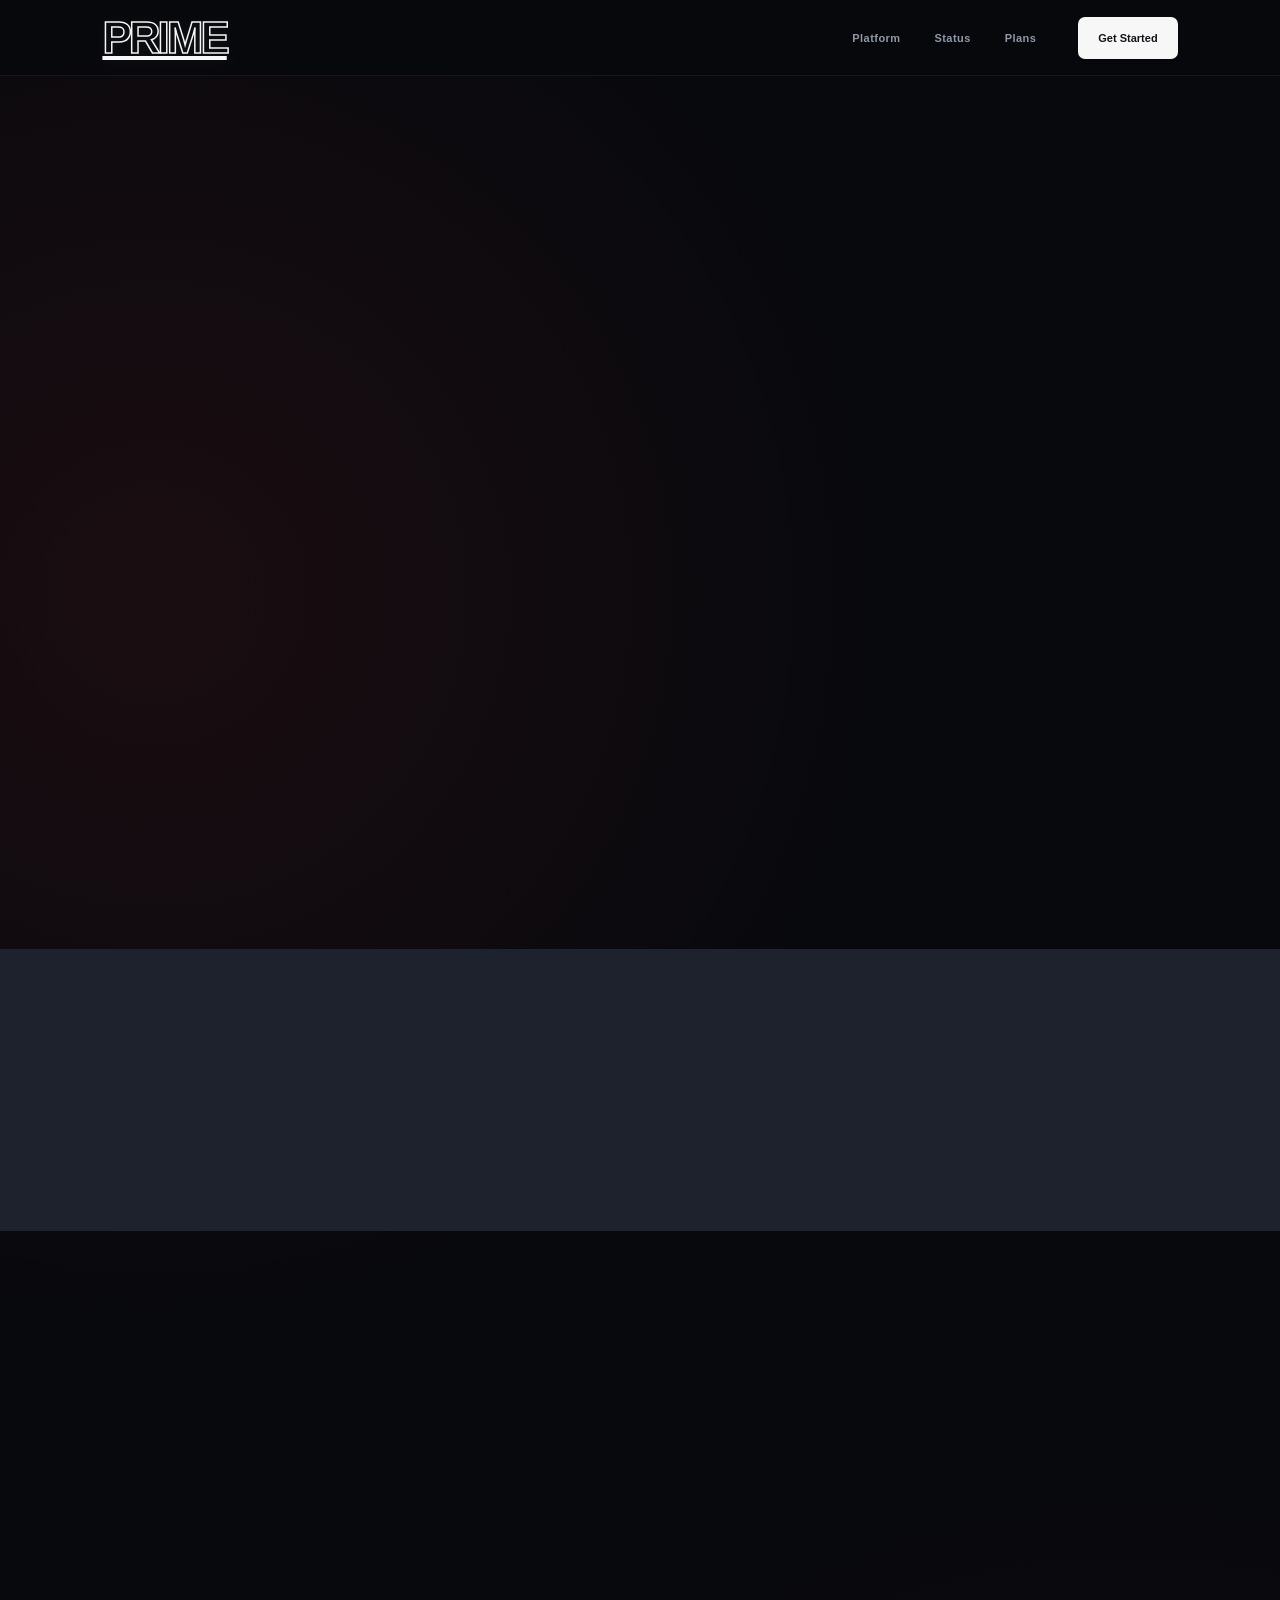
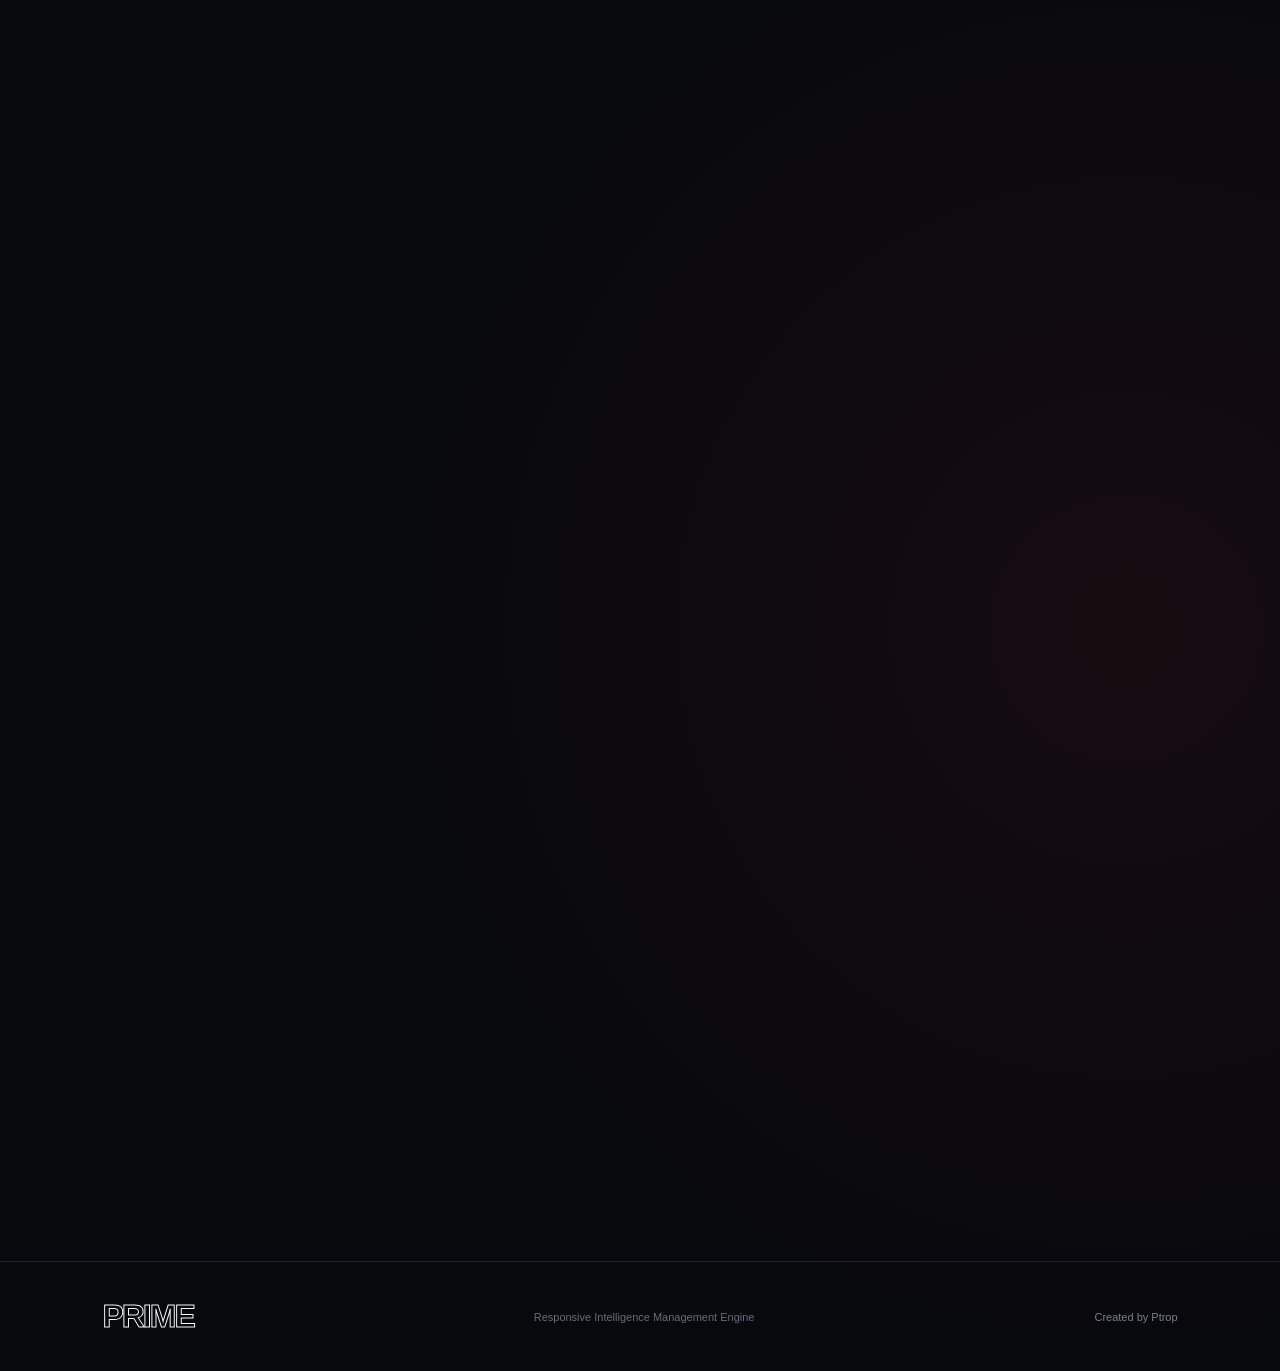
==== commit 6918888d: "Update index.html" ====
--- a/index.html
+++ b/index.html
@@ -6,14 +6,31 @@
 
     <title>PRIME | Discord Security</title>
 
+    <link rel="preconnect" href="https://fonts.googleapis.com">
+    <link rel="preconnect" href="https://fonts.gstatic.com" crossorigin>
+
+    <link
+        href="https://fonts.googleapis.com/css2?family=Archivo+Black&family=DM+Sans:wght@400;500;600;700&family=Space+Grotesk:wght@400;500;600;700&display=swap"
+        rel="stylesheet"
+    >
+
     <link rel="stylesheet" href="style.css">
 </head>
 
 <body>
 
+    <div class="background-grid"></div>
+    <div class="background-glow glow-left"></div>
+    <div class="background-glow glow-right"></div>
+    <div class="scanline"></div>
+    <div id="particles" class="particles" aria-hidden="true"></div>
+
     <nav>
-
-        <a href="#" class="logo">
+        <a
+            href="#home"
+            class="nav-logo"
+            aria-label="PRIME Home"
+        >
             PRIME
         </a>
 
@@ -26,48 +43,48 @@
         <button class="nav-button add-button">
             Get Started
         </button>
-
     </nav>
 
-
-    <main>
+    <main id="home">
 
         <!-- HERO -->
 
         <section class="hero">
 
-            <div class="hero-left">
-
-                <div class="hero-eyebrow">
-                    <span class="hero-dot"></span>
-                    RESPONSIVE INTELLIGENCE
-                </div>
-
-                <h1>
-                    Intelligence for the<br>
-                    communities<br>
-                    <span>that never slow<br>down.</span>
+            <div class="hero-content reveal">
+
+                <div class="eyebrow">
+                    <span class="eyebrow-dot"></span>
+                    PRIME SECURITY PLATFORM
+                </div>
+
+                <h1 class="prime-title">
+                    PRIME
                 </h1>
 
+                <div class="hero-subtitle">
+                    RESPONSIVE INTELLIGENCE MANAGEMENT ENGINE
+                </div>
+
                 <p class="hero-description">
-                    PRIME is a responsive intelligence platform built to help
-                    Discord communities detect threats, manage activity, and
-                    respond with confidence.
+                    Intelligent Discord security and automated protection designed
+                    to help keep your community under control.
                 </p>
 
                 <div class="hero-buttons">
 
                     <button class="primary-button add-button">
-                        Get Started
-                        <span>→</span>
+                        Add to Discord
                     </button>
 
-                    <a href="#features" class="secondary-button">
+                    <a
+                        href="#features"
+                        class="secondary-button"
+                    >
                         Explore Platform
                     </a>
 
                 </div>
-
 
                 <div class="hero-stats">
 
@@ -91,9 +108,13 @@
             </div>
 
 
-            <div class="dashboard-wrap">
+            <!-- DASHBOARD -->
+
+            <div class="dashboard-wrap reveal">
 
                 <div class="dashboard-card">
+
+                    <div class="dashboard-sweep"></div>
 
                     <div class="dashboard-top">
 
@@ -103,11 +124,11 @@
                         </div>
 
                         <div class="system-active">
+                            <span class="live-ping"></span>
                             SYSTEM ACTIVE
                         </div>
 
                     </div>
-
 
                     <div class="dashboard-label">
                         LIVE ACTIVITY
@@ -121,47 +142,56 @@
                     <div class="dashboard-metrics">
 
                         <div class="metric">
+
                             <span class="metric-label">
                                 SECURITY EVENTS
                             </span>
 
-                            <span class="metric-value">
+                            <strong
+                                class="metric-value counter"
+                                data-target="128"
+                            >
                                 128
-                            </span>
+                            </strong>
 
                             <span class="metric-sub">
                                 Tracked today
                             </span>
+
                         </div>
 
 
                         <div class="metric">
+
                             <span class="metric-label">
                                 THREAT LEVEL
                             </span>
 
-                            <span class="metric-value low">
+                            <strong class="metric-value low">
                                 LOW
-                            </span>
+                            </strong>
 
                             <span class="metric-sub">
                                 System stable
                             </span>
+
                         </div>
 
 
                         <div class="metric">
+
                             <span class="metric-label">
                                 RESPONSE TIME
                             </span>
 
-                            <span class="metric-value">
+                            <strong class="metric-value">
                                 0.4s
-                            </span>
+                            </strong>
 
                             <span class="metric-sub">
                                 Average
                             </span>
+
                         </div>
 
                     </div>
@@ -171,7 +201,7 @@
 
                         <div class="activity-heading">
                             <span>RECENT ACTIVITY</span>
-                            <a href="#">VIEW ALL</a>
+                            <span>LIVE</span>
                         </div>
 
 
@@ -182,13 +212,15 @@
                             </div>
 
                             <div class="activity-info">
-                                <span class="activity-name">
+
+                                <strong class="activity-name">
                                     Suspicious activity analyzed
-                                </span>
+                                </strong>
 
                                 <span class="activity-sub">
                                     Automated response completed
                                 </span>
+
                             </div>
 
                             <span class="activity-time">
@@ -205,13 +237,15 @@
                             </div>
 
                             <div class="activity-info">
-                                <span class="activity-name">
-                                    Community scan completed
-                                </span>
+
+                                <strong class="activity-name">
+                                    Community check completed
+                                </strong>
 
                                 <span class="activity-sub">
                                     No action required
                                 </span>
+
                             </div>
 
                             <span class="activity-time">
@@ -229,19 +263,19 @@
         </section>
 
 
-        <!-- TRUST STRIP -->
-
-        <section class="trust-section">
+        <!-- TRUST -->
+
+        <section class="trust-section reveal">
 
             <span class="trust-label">
                 BUILT FOR MODERN DISCORD COMMUNITIES
             </span>
 
             <div class="trust-items">
-                <span>Security</span>
-                <span>Intelligence</span>
-                <span>Automation</span>
-                <span>Response</span>
+                <span>SECURITY</span>
+                <span>INTELLIGENCE</span>
+                <span>AUTOMATION</span>
+                <span>RESPONSE</span>
             </div>
 
         </section>
@@ -249,20 +283,23 @@
 
         <!-- FEATURES -->
 
-        <section id="features" class="section">
-
-            <div class="section-heading">
-
-                <div class="section-eyebrow">
+        <section
+            id="features"
+            class="features"
+        >
+
+            <div class="section-header reveal">
+
+                <div class="section-kicker">
                     THE PLATFORM
                 </div>
 
                 <h2>
-                    Built for communities that need
-                    <span>better control.</span>
+                    Built for communities that
+                    <span>need better control.</span>
                 </h2>
 
-                <p class="section-description">
+                <p>
                     PRIME gives your Discord server the tools to monitor,
                     detect, and respond to suspicious activity.
                 </p>
@@ -272,7 +309,8 @@
 
             <div class="feature-grid">
 
-                <div class="feature-card">
+
+                <article class="feature-card reveal">
 
                     <div class="feature-number">
                         01
@@ -287,10 +325,10 @@
                         threats before they become a larger problem.
                     </p>
 
-                </div>
-
-
-                <div class="feature-card">
+                </article>
+
+
+                <article class="feature-card reveal">
 
                     <div class="feature-number">
                         02
@@ -305,10 +343,10 @@
                         your community from disruptive events.
                     </p>
 
-                </div>
-
-
-                <div class="feature-card">
+                </article>
+
+
+                <article class="feature-card reveal">
 
                     <div class="feature-number">
                         03
@@ -323,7 +361,26 @@
                         organized monitoring and incident records.
                     </p>
 
-                </div>
+                </article>
+
+
+                <article class="feature-card reveal">
+
+                    <div class="feature-number">
+                        04
+                    </div>
+
+                    <h3>
+                        Automated Response
+                    </h3>
+
+                    <p>
+                        Respond faster to security events with automated
+                        systems designed to reduce manual work.
+                    </p>
+
+                </article>
+
 
             </div>
 
@@ -332,13 +389,16 @@
 
         <!-- STATUS -->
 
-        <section id="status" class="status-section">
+        <section
+            id="status"
+            class="status-section reveal"
+        >
 
             <div class="status-card">
 
-                <div>
-
-                    <div class="section-eyebrow">
+                <div class="status-left">
+
+                    <div class="section-kicker">
                         NETWORK STATUS
                     </div>
 
@@ -353,8 +413,22 @@
                 </div>
 
 
-                <div class="status-online">
-                    ● ALL SYSTEMS OPERATIONAL
+                <div class="status-indicator">
+
+                    <div class="status-dot"></div>
+
+                    <div>
+
+                        <strong>
+                            Operational
+                        </strong>
+
+                        <span>
+                            All systems online
+                        </span>
+
+                    </div>
+
                 </div>
 
             </div>
@@ -364,11 +438,14 @@
 
         <!-- PRICING -->
 
-        <section id="pricing" class="section">
-
-            <div class="section-heading">
-
-                <div class="section-eyebrow">
+        <section
+            id="pricing"
+            class="pricing"
+        >
+
+            <div class="section-header reveal">
+
+                <div class="section-kicker">
                     MEMBERSHIP
                 </div>
 
@@ -382,18 +459,28 @@
 
             <div class="pricing-grid">
 
-                <div class="plan-card">
-
-                    <h3>FREE</h3>
-
-                    <p class="plan-description">
-                        Essential security for smaller communities.
-                    </p>
+
+                <!-- FREE -->
+
+                <article class="plan-card reveal">
+
+                    <div class="plan-top">
+
+                        <h3 class="plan-name prime-free">
+                            PRIME <span>FREE</span>
+                        </h3>
+
+                        <p>
+                            Essential security for smaller communities.
+                        </p>
+
+                    </div>
+
 
                     <div class="price">
-                        $0
-                        <span>/ month</span>
-                    </div>
+                        $0 <span>/ month</span>
+                    </div>
+
 
                     <ul>
                         <li>Basic security monitoring</li>
@@ -403,32 +490,43 @@
                         <li>Incident tracking</li>
                     </ul>
 
-                    <button class="plan-button add-button">
+
+                    <button class="plan-button free-button add-button">
                         Add to Discord
                     </button>
 
-                </div>
-
-
-                <div class="plan-card popular">
-
-                    <div class="popular-label">
+                </article>
+
+
+                <!-- PLUS -->
+
+                <article class="plan-card popular reveal">
+
+                    <div class="plan-tag">
                         MOST POPULAR
                     </div>
 
-                    <h3>PRIME PLUS</h3>
-
-                    <p class="plan-description">
-                        Advanced protection for growing communities.
-                    </p>
+
+                    <div class="plan-top">
+
+                        <h3 class="plan-name prime-plus">
+                            PRIME <span>PLUS</span>
+                        </h3>
+
+                        <p>
+                            Advanced protection for growing communities.
+                        </p>
+
+                    </div>
+
 
                     <div class="price">
-                        $2.99
-                        <span>/ month</span>
-                    </div>
+                        $2.99 <span>/ month</span>
+                    </div>
+
 
                     <ul>
-                        <li>Everything in FREE</li>
+                        <li>Everything in PRIME FREE</li>
                         <li>Advanced anti-spam systems</li>
                         <li>Enhanced threat monitoring</li>
                         <li>Advanced security alerts</li>
@@ -436,25 +534,38 @@
                         <li>Premium security features</li>
                     </ul>
 
-                    <button class="plan-button plus-button">
+
+                    <button
+                        class="plan-button plus-button plan-select"
+                        data-plan="PRIME PLUS"
+                    >
                         Choose PLUS
                     </button>
 
-                </div>
-
-
-                <div class="plan-card">
-
-                    <h3>PRIME PRO</h3>
-
-                    <p class="plan-description">
-                        Maximum protection for serious communities.
-                    </p>
+                </article>
+
+
+                <!-- PRO -->
+
+                <article class="plan-card reveal">
+
+                    <div class="plan-top">
+
+                        <h3 class="plan-name prime-pro">
+                            PRIME <span>PRO</span>
+                        </h3>
+
+                        <p>
+                            Maximum protection for serious communities.
+                        </p>
+
+                    </div>
+
 
                     <div class="price">
-                        $5.99
-                        <span>/ month</span>
-                    </div>
+                        $5.99 <span>/ month</span>
+                    </div>
+
 
                     <ul>
                         <li>Everything in PRIME PLUS</li>
@@ -465,38 +576,92 @@
                         <li>Future premium features</li>
                     </ul>
 
-                    <button class="plan-button pro-button">
+
+                    <button
+                        class="plan-button pro-button plan-select"
+                        data-plan="PRIME PRO"
+                    >
                         Choose PRO
                     </button>
 
-                </div>
+                </article>
+
 
             </div>
 
         </section>
 
+
+        <!-- FINAL CTA -->
+
+        <section class="final-cta reveal">
+
+            <div class="cta-box">
+
+                <div class="section-kicker">
+                    READY TO DEPLOY?
+                </div>
+
+                <h2>
+                    Your community deserves
+                    <span>better protection.</span>
+                </h2>
+
+                <p>
+                    Add PRIME to your Discord server and get started.
+                </p>
+
+                <button class="primary-button add-button">
+                    Add PRIME to Discord
+                </button>
+
+            </div>
+
+        </section>
+
     </main>
 
 
     <!-- MODAL -->
 
-    <div id="messageModal" class="modal hidden">
-
-        <div class="modal-content">
-
-            <button id="closeModal" class="close-button">
+    <div
+        id="messageModal"
+        class="modal hidden"
+        aria-hidden="true"
+    >
+
+        <div
+            class="modal-content"
+            role="dialog"
+            aria-modal="true"
+        >
+
+            <button
+                id="closeModal"
+                class="close-button"
+                aria-label="Close"
+            >
                 ×
             </button>
+
+
+            <div class="modal-kicker">
+                PRIME
+            </div>
+
 
             <h2 id="modalTitle">
                 PRIME
             </h2>
 
-            <p id="modalText">
-                PRIME is ready.
-            </p>
-
-            <button id="modalButton" class="primary-button">
+
+            <p id="modalText"></p>
+
+
+            <button
+                id="modalButton"
+                class="primary-button"
+            >
                 Continue
             </button>
 
@@ -504,6 +669,8 @@
 
     </div>
 
+
+    <!-- FOOTER -->
 
     <footer>
 
@@ -515,6 +682,10 @@
             Responsive Intelligence Management Engine
         </p>
 
+        <p class="footer-credit">
+            Created by Ptrop
+        </p>
+
     </footer>
 
 
